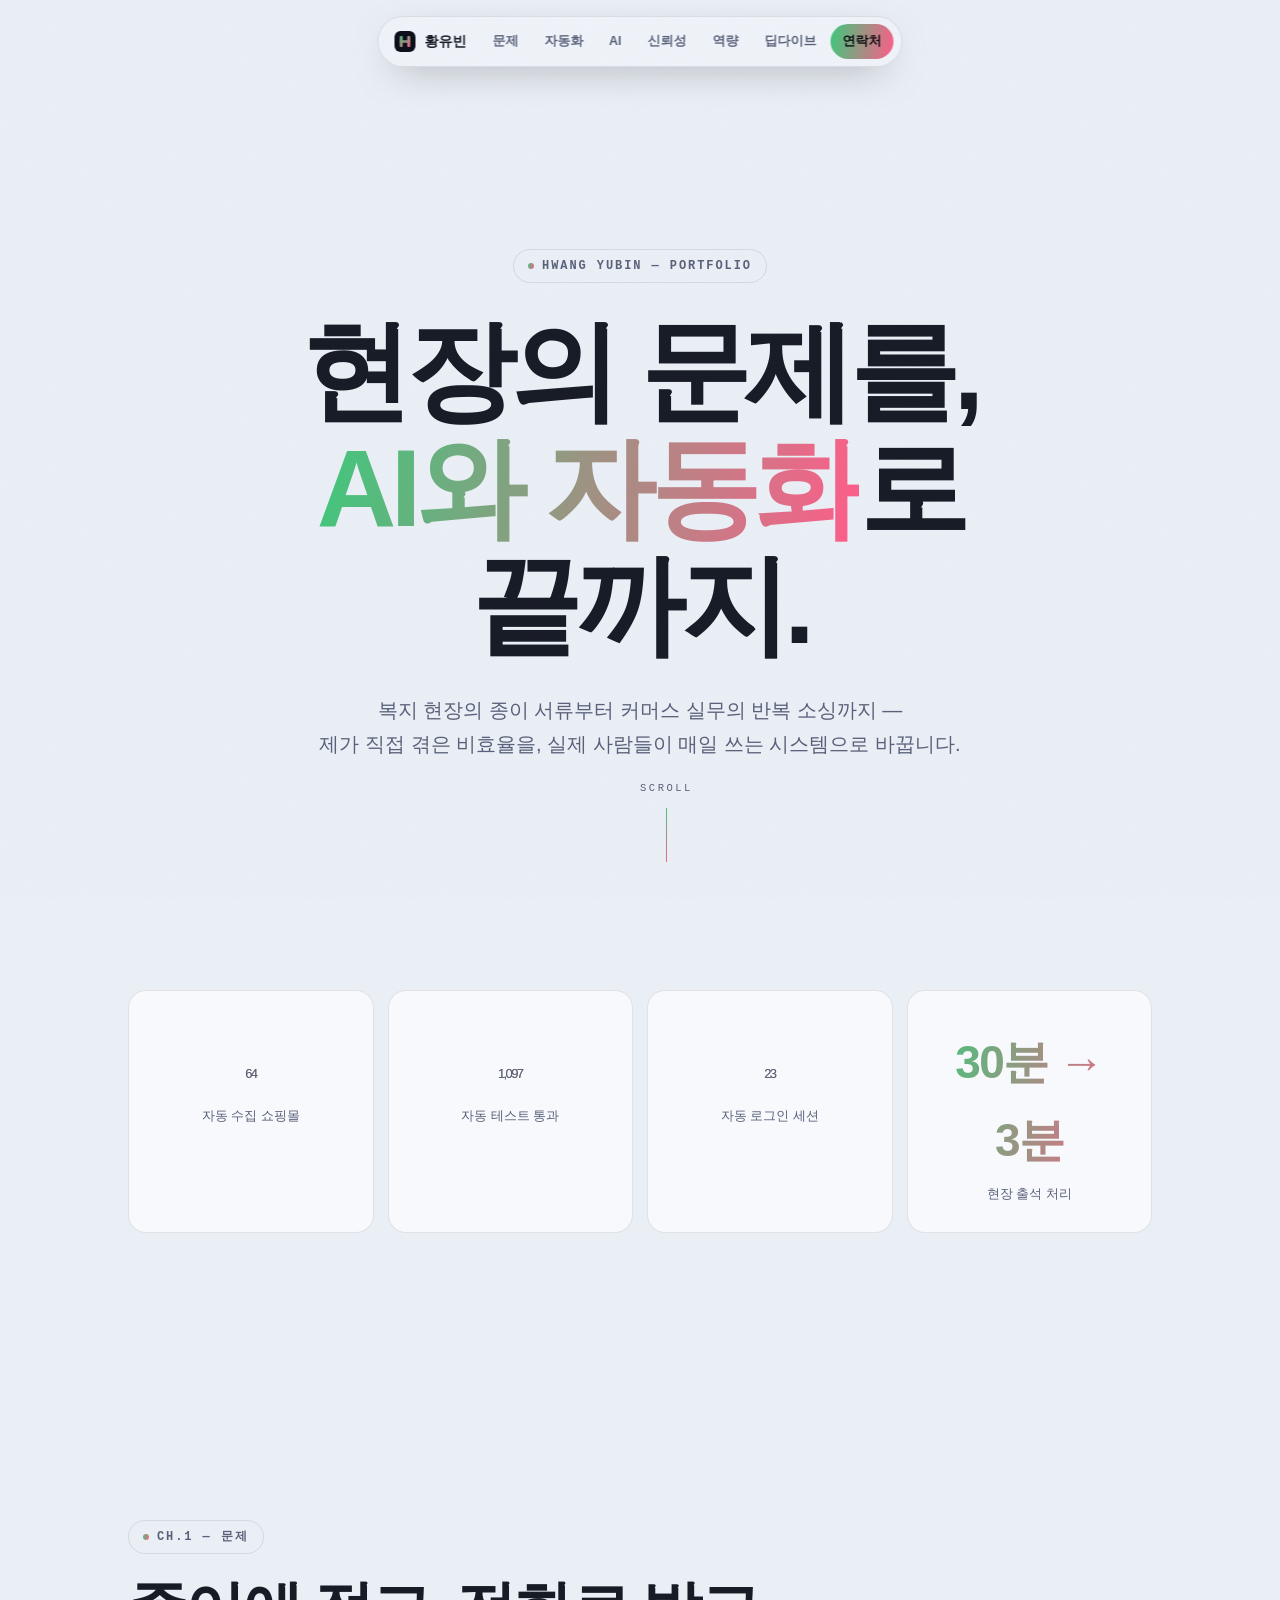
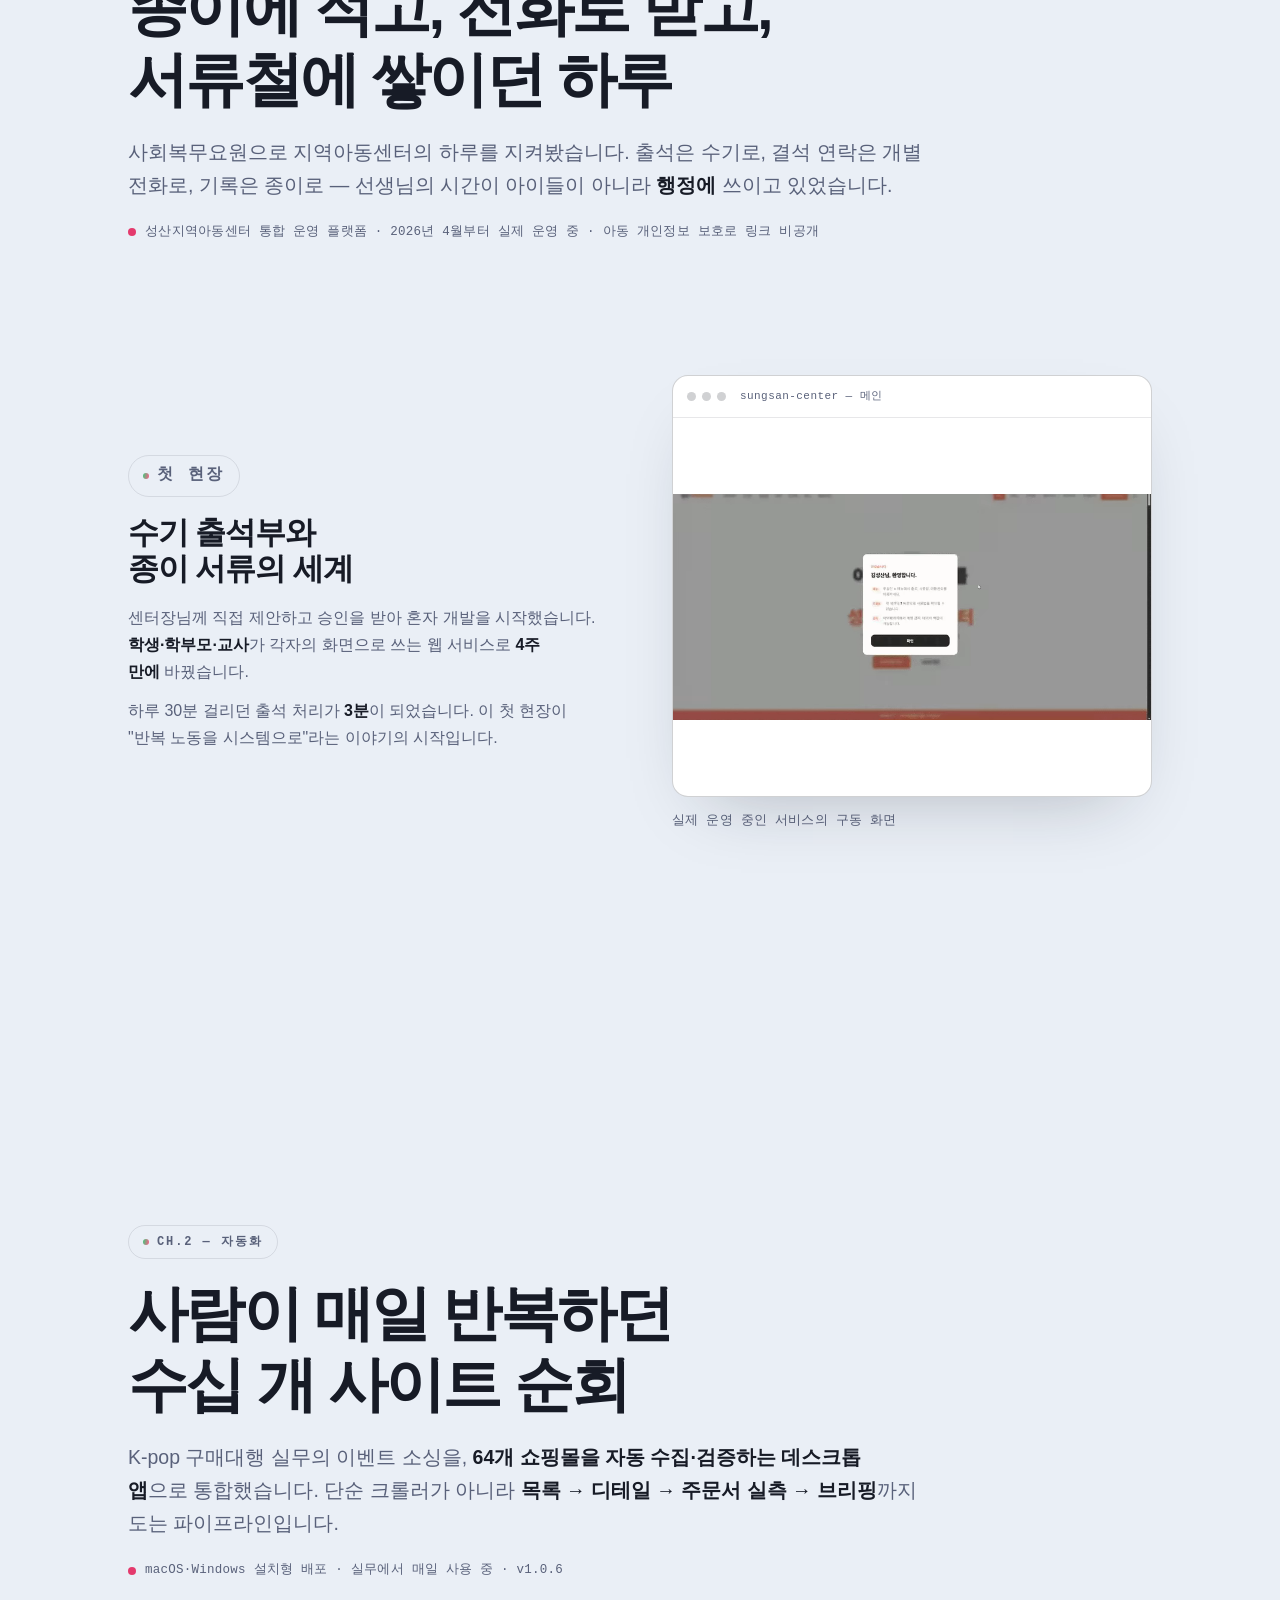
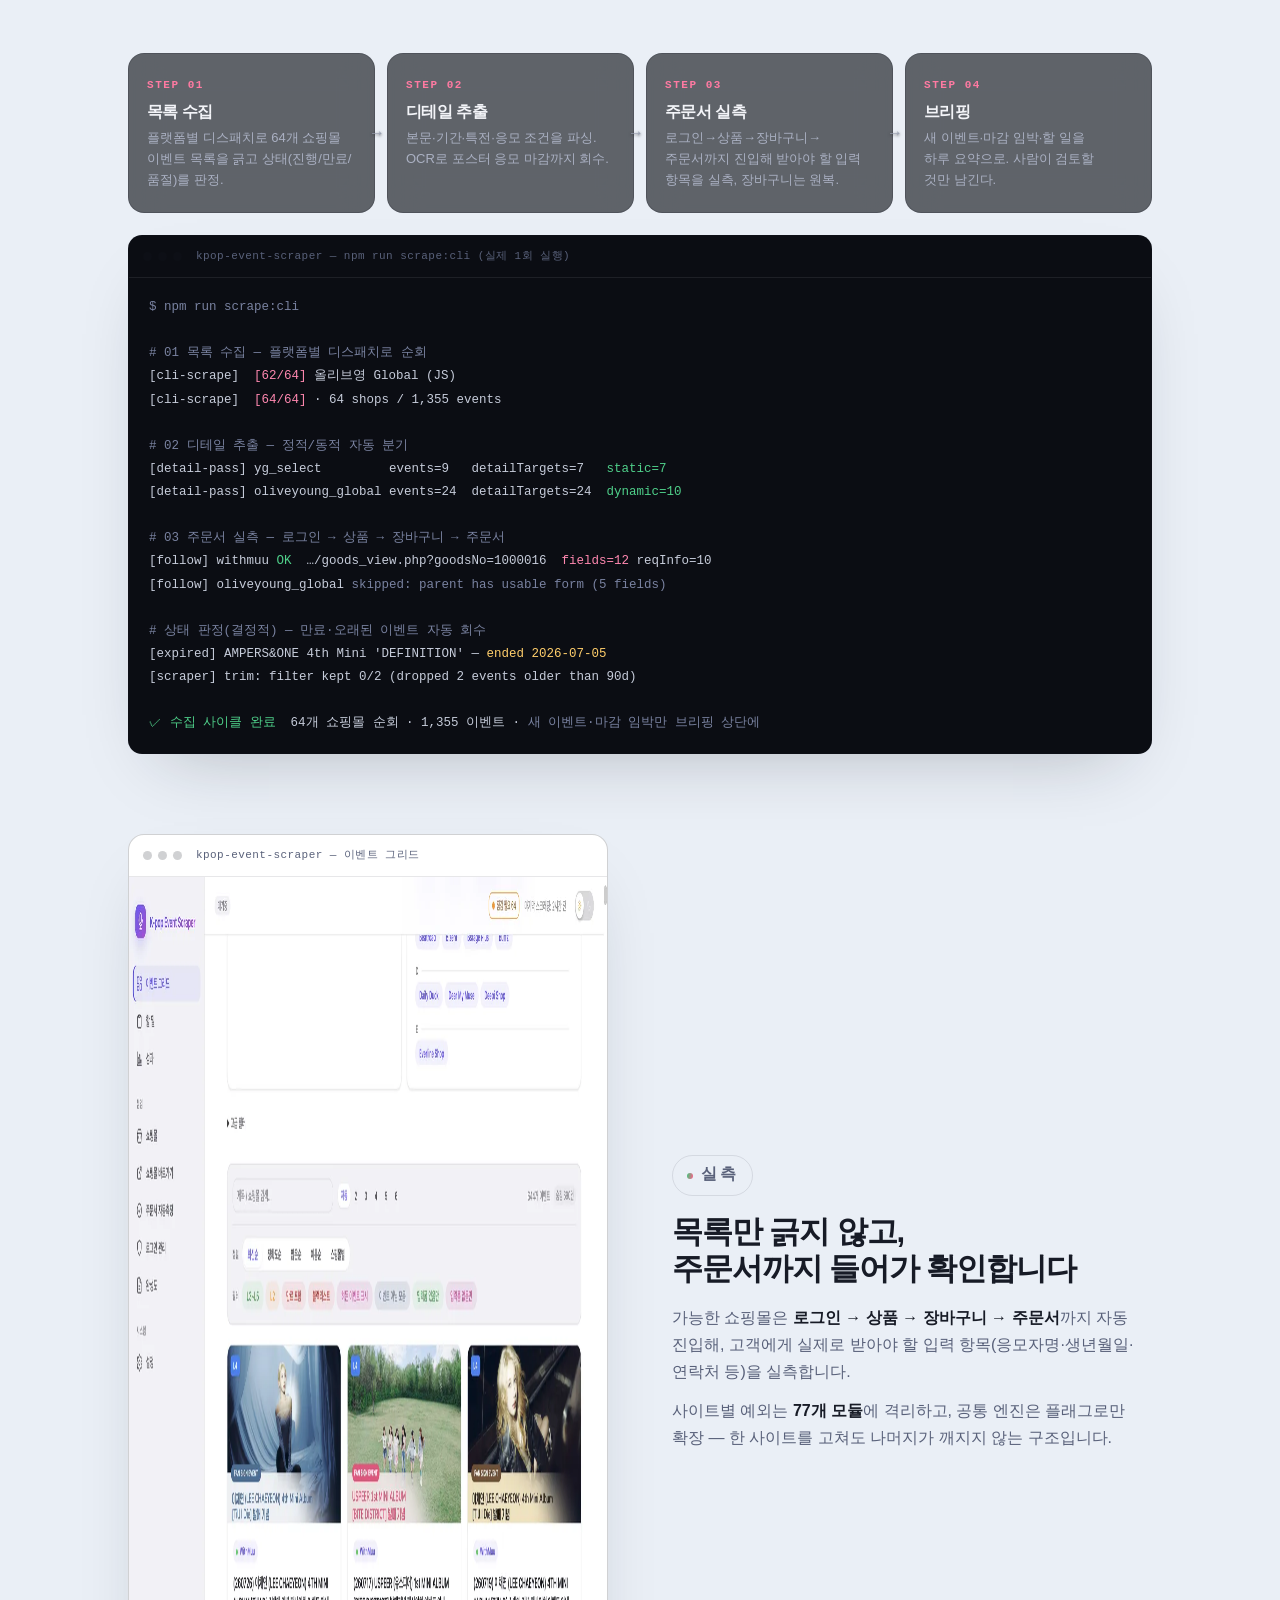
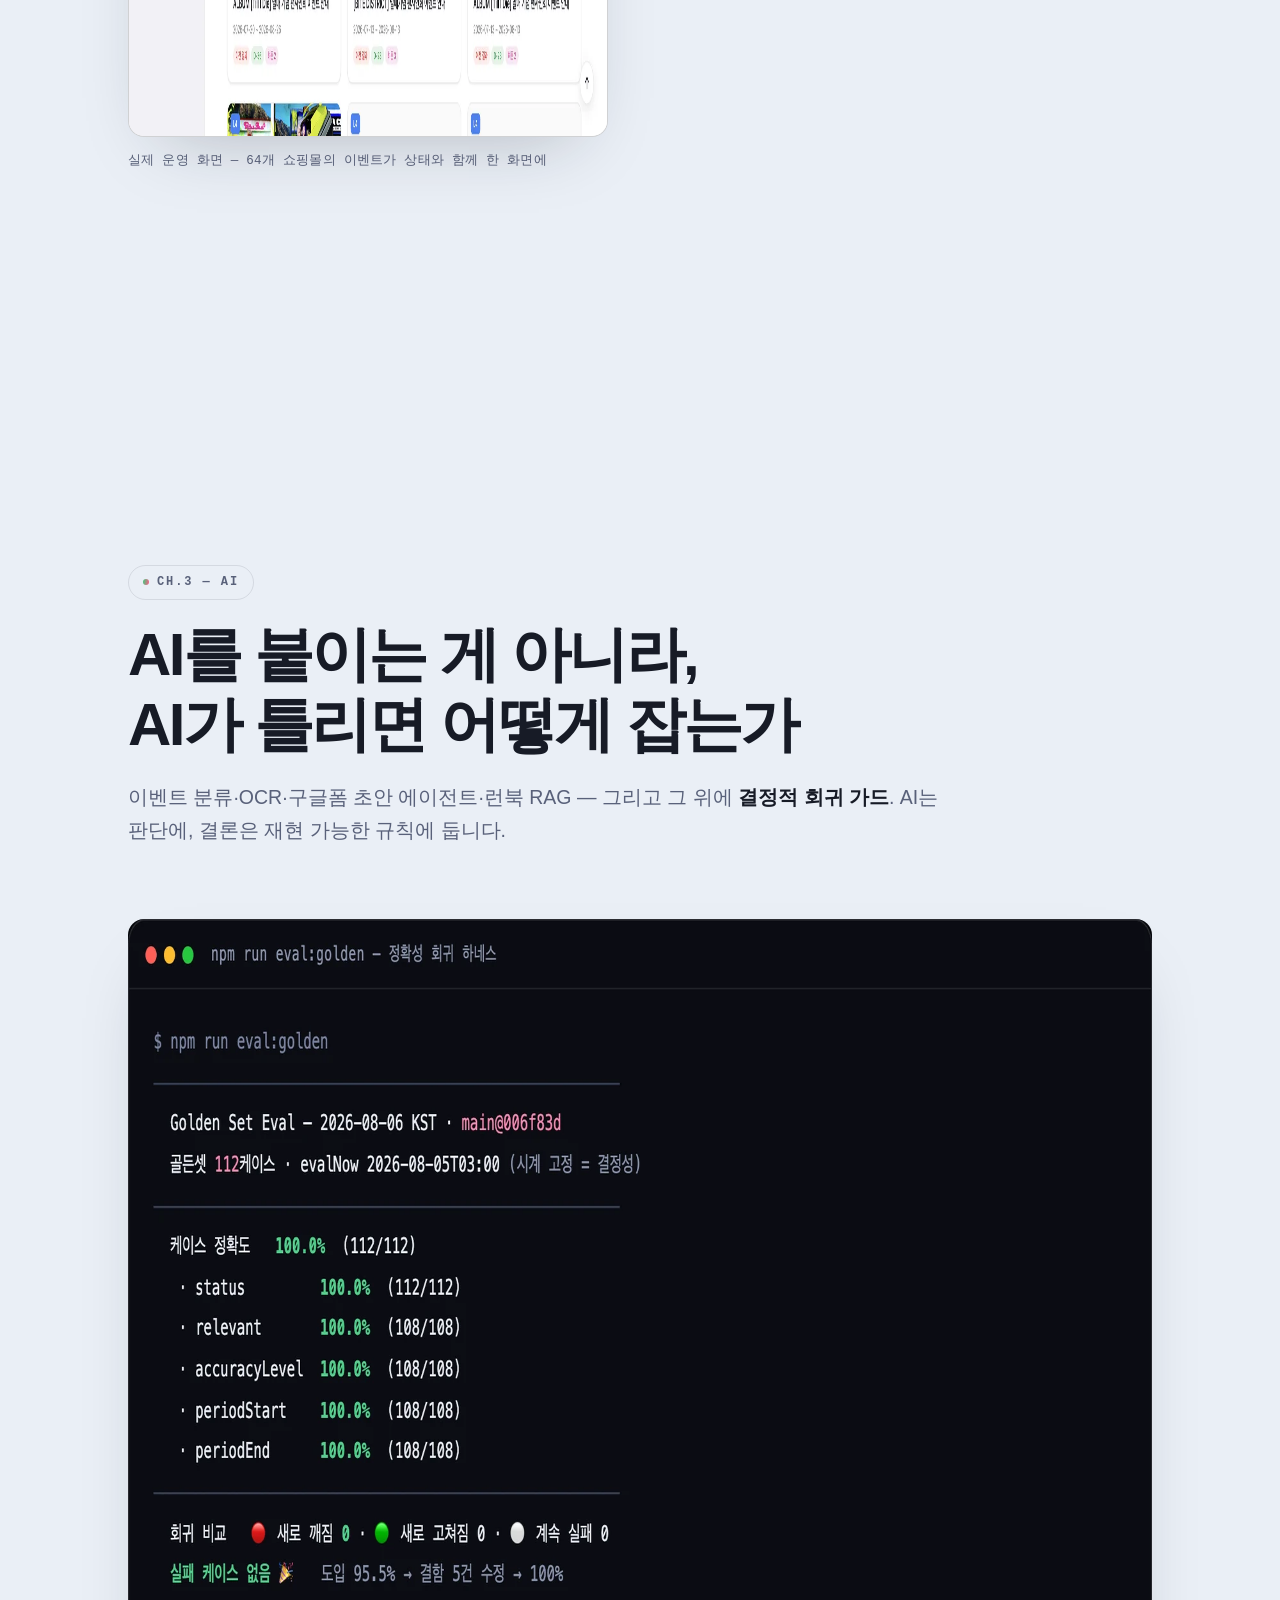
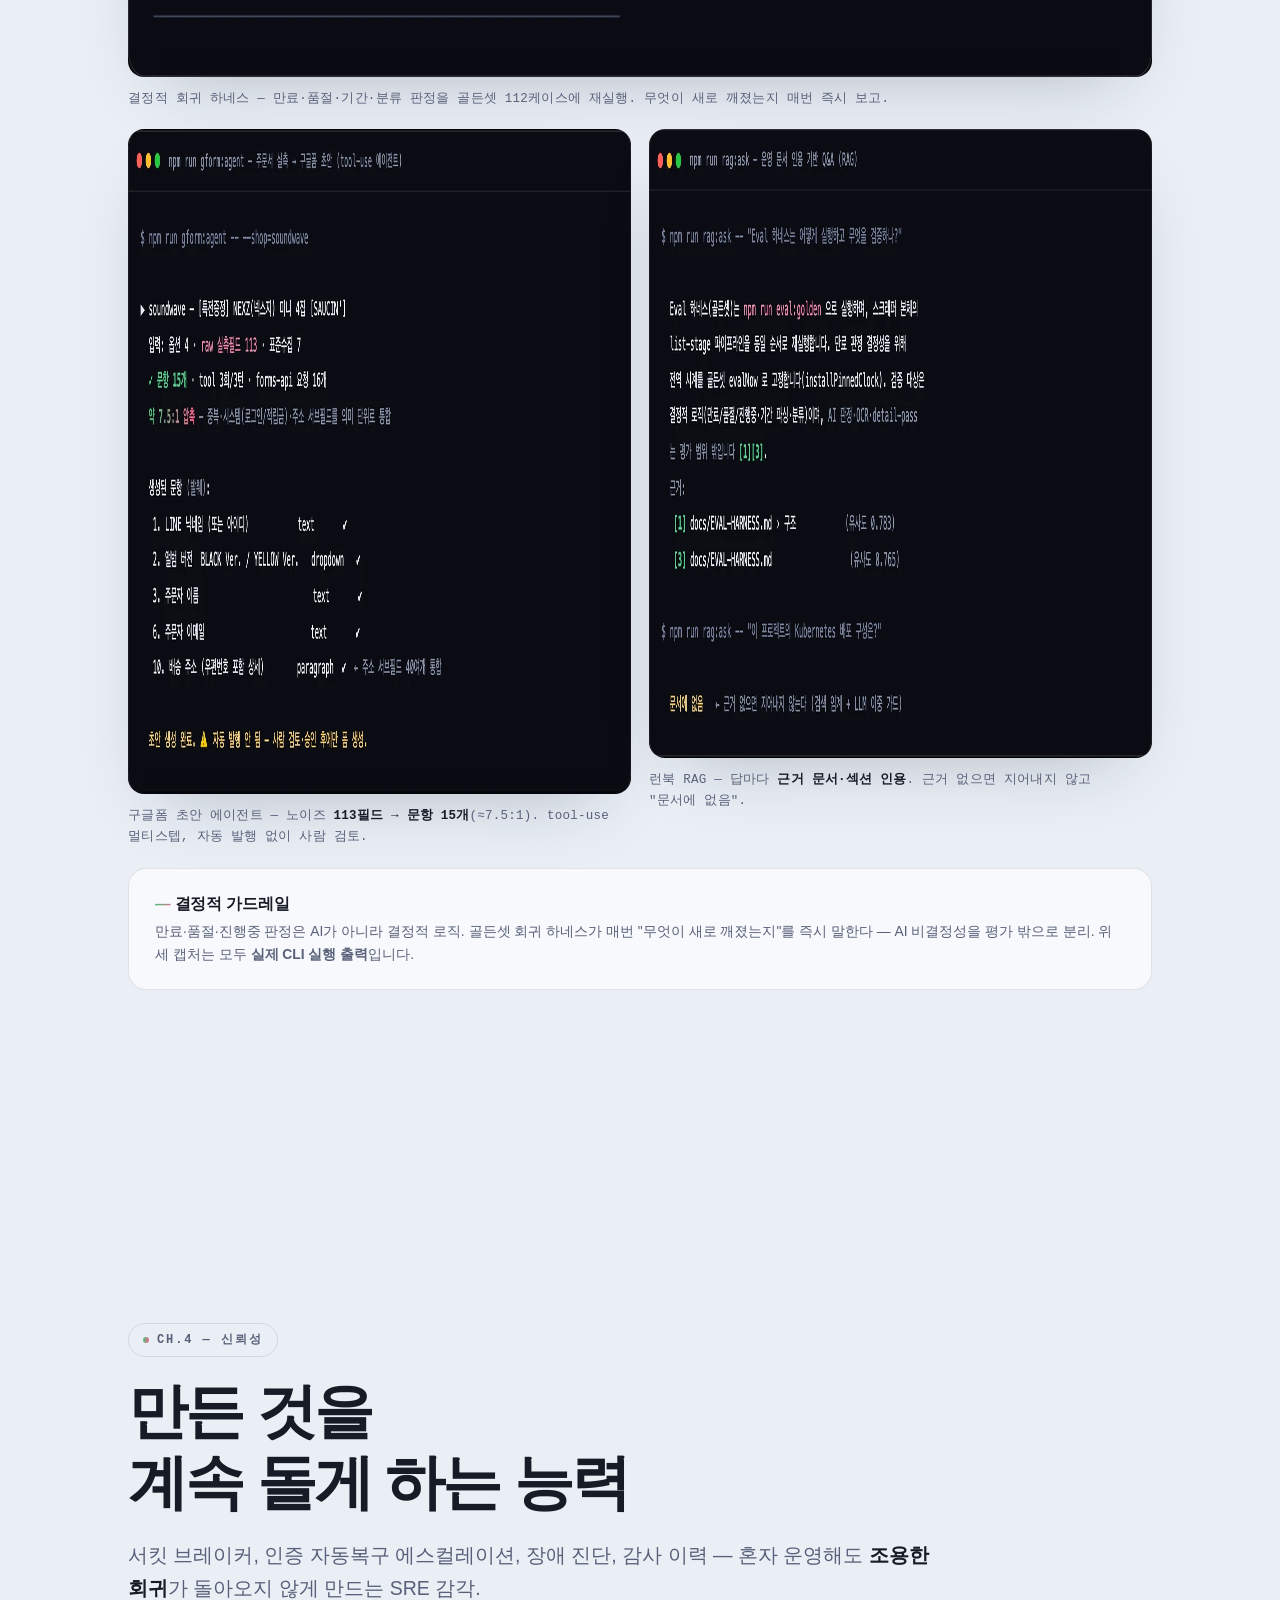
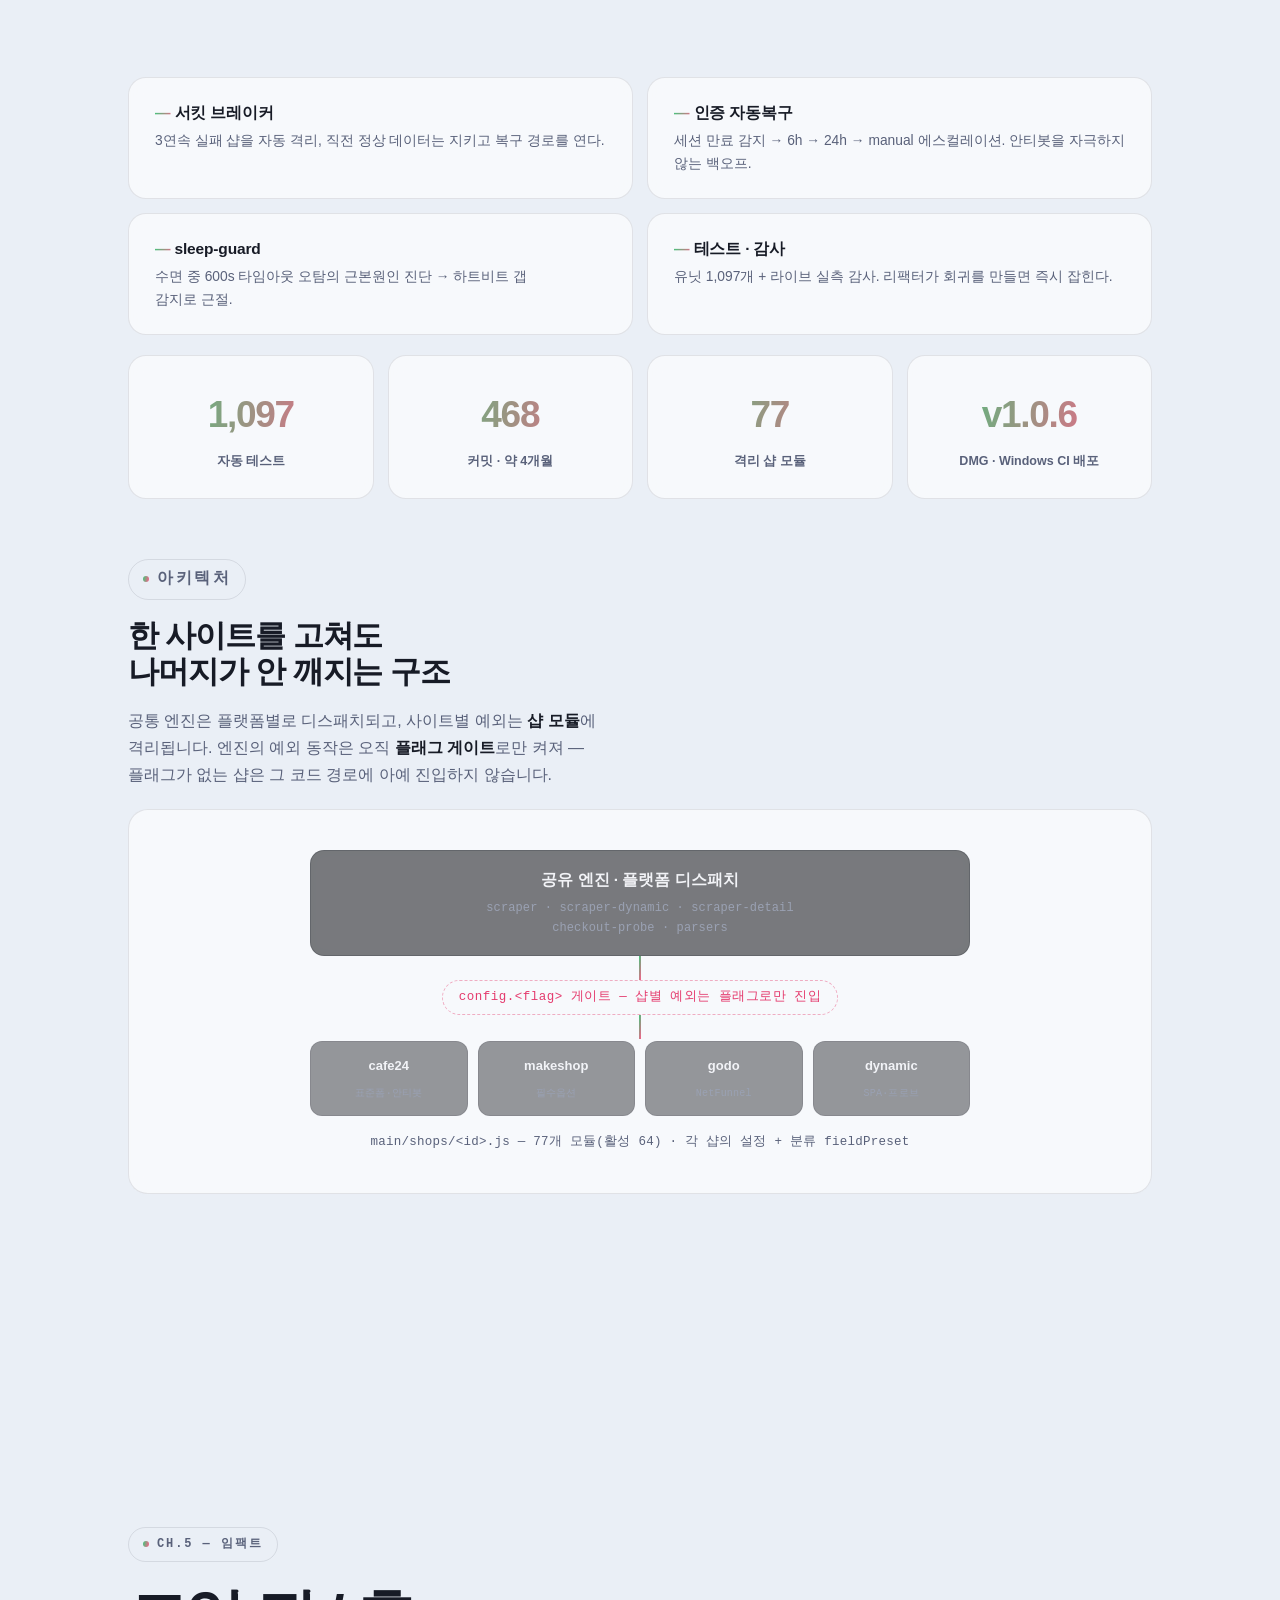
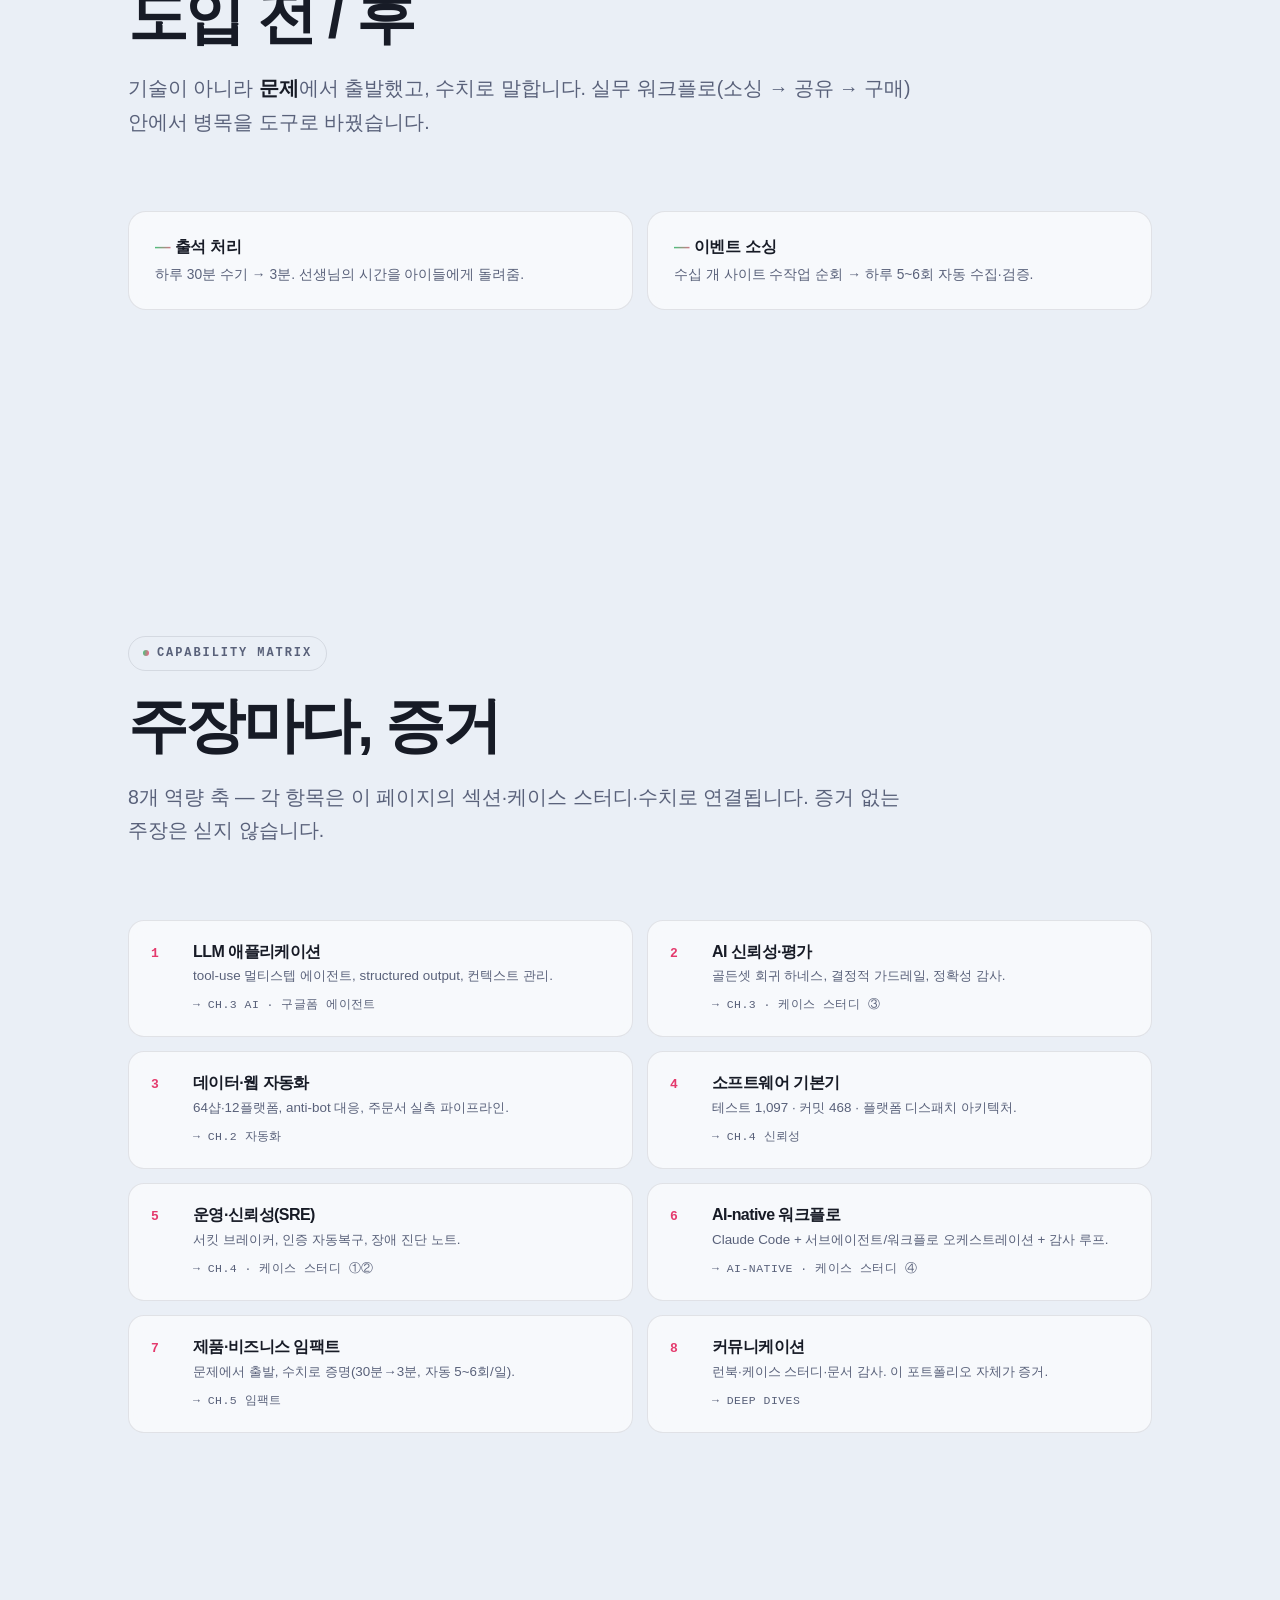
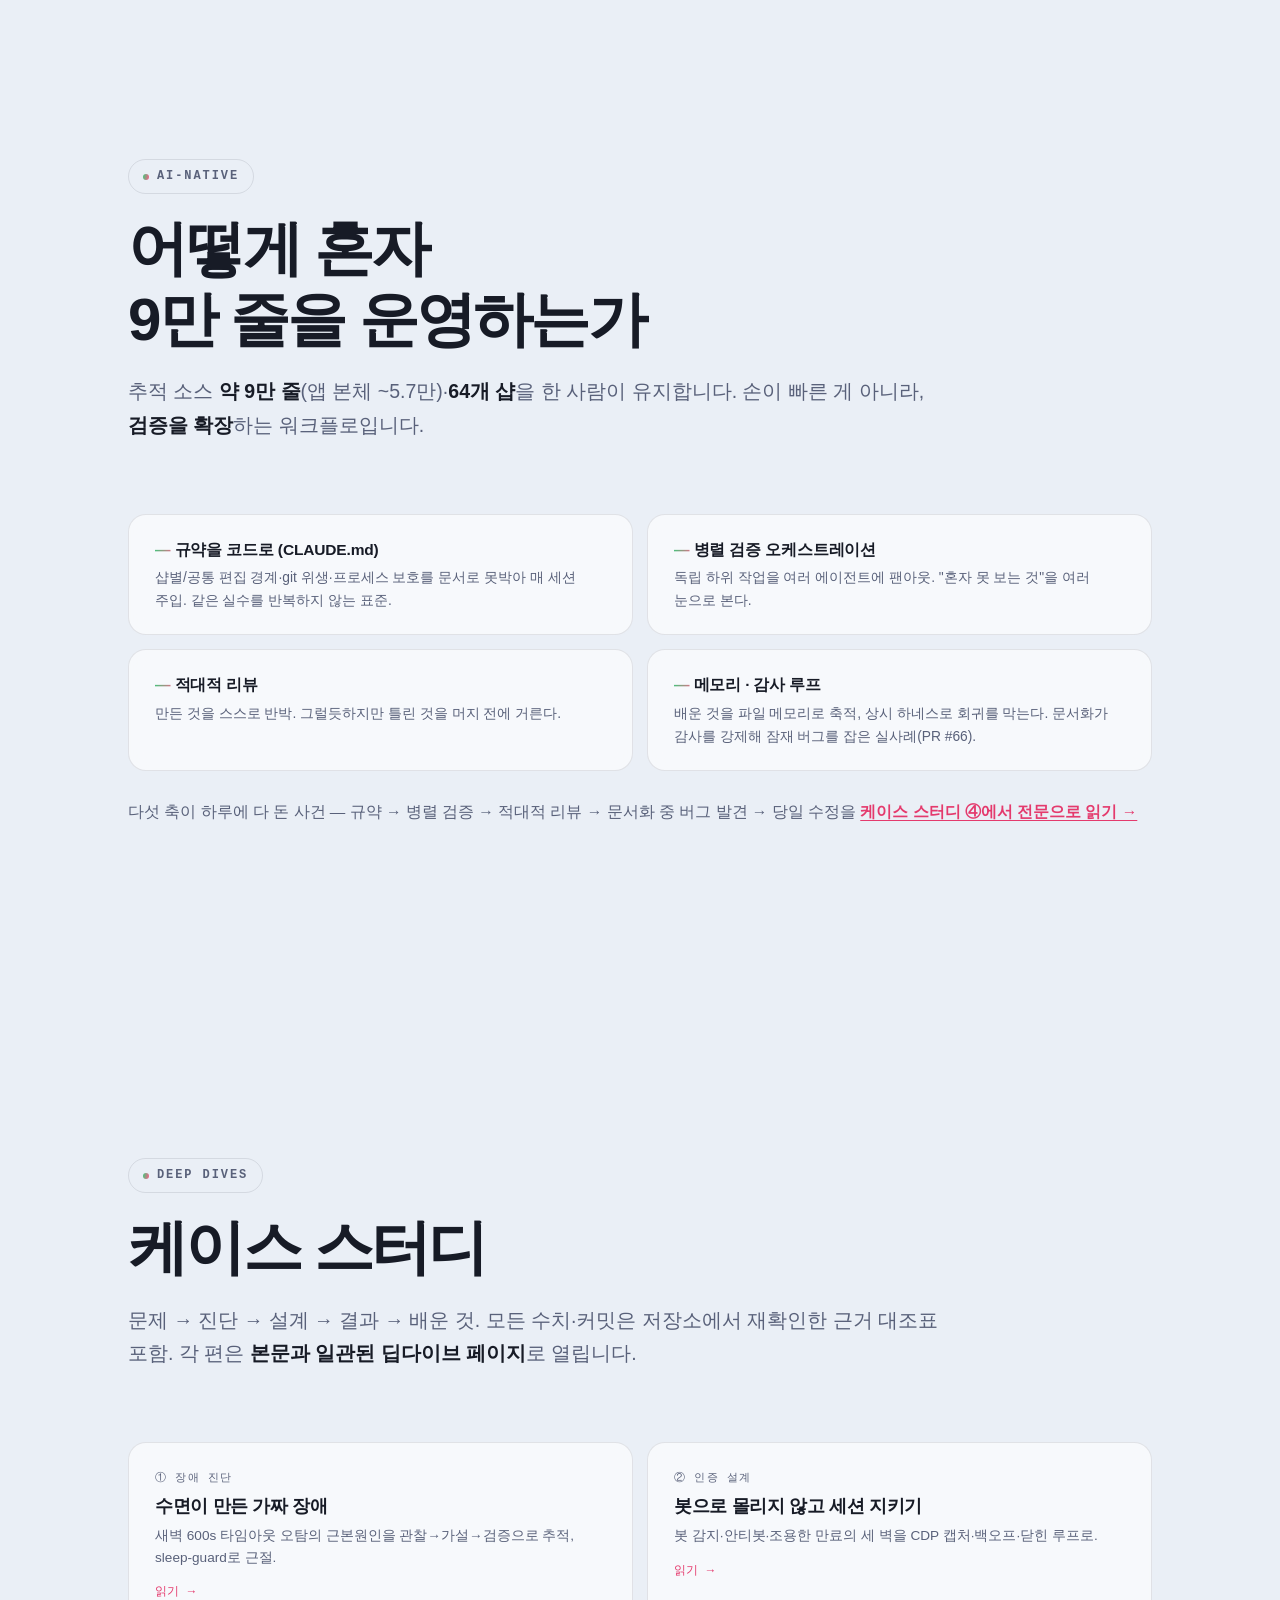
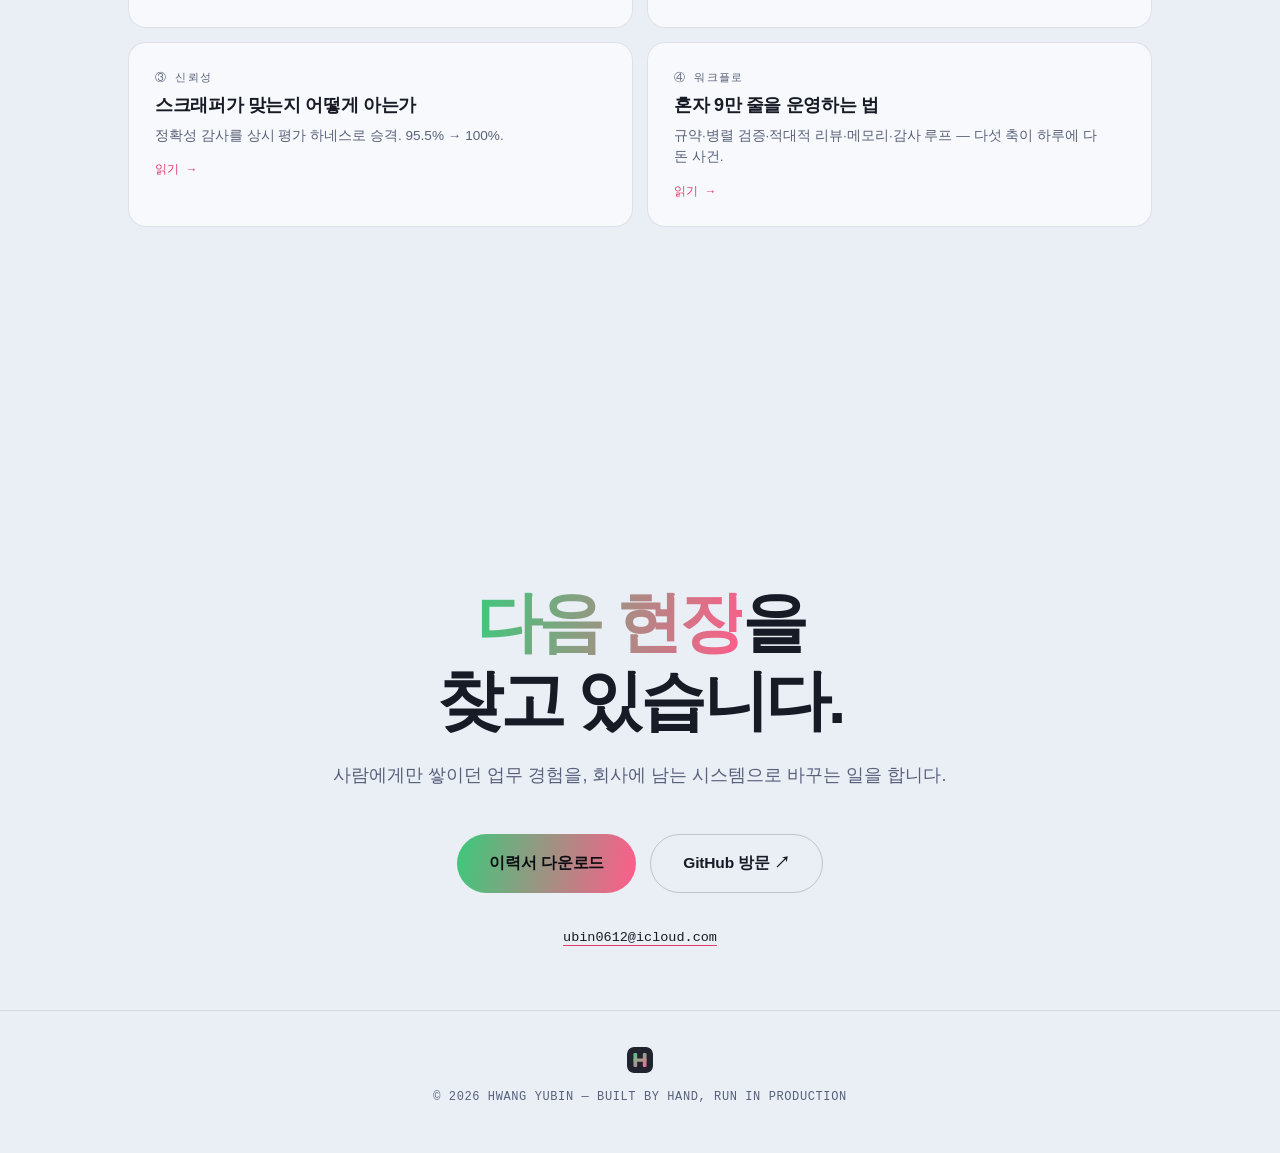
==== index.html @ 5a99830d "포트폴리오 사이트 최초 배포 정적 사이트(HTML/CSS/JS, 외부 CDN 미사용). 실사용 운영 서비스 2개·64개 쇼핑몰 자동 수집·자동 테스트 1,097개. 케이스 스터디(" ====
<!DOCTYPE html>
<html lang="ko">
<head>
<meta charset="UTF-8">
<meta name="viewport" content="width=device-width, initial-scale=1.0">
<title>황유빈 — 현장을 시스템으로</title>
<meta name="description" content="현장의 문제를 AI와 자동화로 끝까지 해결하는 개발자 황유빈의 포트폴리오">
<link rel="icon" type="image/svg+xml" href="assets/favicon.svg">
<link rel="icon" type="image/png" sizes="32x32" href="assets/favicon-32.png">
<link rel="apple-touch-icon" href="assets/apple-touch-icon.png">
<!-- 공유 미리보기(OG) — GitHub Pages 배포 주소가 달라지면 og:url·og:image 두 줄만 수정 -->
<meta property="og:type" content="website">
<meta property="og:title" content="황유빈 — 현장을, 시스템으로.">
<meta property="og:description" content="실사용 운영 서비스 2개 · 64개 쇼핑몰 자동화 · 테스트 1,097 — 현장의 문제를 AI와 자동화로 끝까지.">
<meta property="og:url" content="https://ubin2612.github.io/portfolio/">
<meta property="og:image" content="https://ubin2612.github.io/portfolio/assets/og.png">
<meta property="og:image:width" content="2400">
<meta property="og:image:height" content="1260">
<meta name="twitter:card" content="summary_large_image">
<!-- 폰트: 외부 CDN 미사용(오프라인 폴백). 시스템 한글 폰트 스택으로 폴백 -->
<style>
/* ============================================================
   두 세계 토큰 — 하루가 스크롤로 지나간다: 새벽(hero) → 낮(문제/성산)
   → 노을(전환) → 밤(자동화~끝). 텍스트/카드 토큰은 가독성을 위해
   dawn/day/night 3단 이산 전환, 하늘(.sky)은 --day(0→1) 연속 스크럽.
   브랜드 그라데이션: #3DC97B(낮 초록) → #FF5C8A(밤 핑크)
   ============================================================ */
@property --day{ syntax:'<number>'; inherits:true; initial-value:0; }

:root{
  --day:0;                 /* 0 = 새벽/낮, 1 = 밤. 스크롤 스크럽으로 구동 */
  --bg:#08090C; --card:#0E1016; --glass:rgba(255,255,255,.045);
  --ink:#F2F3F7; --muted:#9AA1B3;
  --line:rgba(255,255,255,.09); --line-strong:rgba(255,255,255,.16);
  --accent:#FF5C8A; --accent-ink:#0B0D12;
  --accent-soft:rgba(255,92,138,.10); --accent-glow:rgba(255,92,138,.45);
  --nav-bg:rgba(8,9,12,.55);
  --shadow:0 30px 80px -30px rgba(0,0,0,.7);
  --g1:#3DC97B; --g2:#FF5C8A;
  --grad:linear-gradient(100deg,var(--g1),var(--g2));
  --font-sans:"Pretendard Variable",Pretendard,-apple-system,BlinkMacSystemFont,"Apple SD Gothic Neo","Segoe UI","Malgun Gothic",sans-serif;
  --font-mono:ui-monospace,"SF Mono",Menlo,Consolas,monospace;
}
/* 새벽 — 차가운 안개빛 (hero / numbers) */
body.dawn{
  background-color:#eaeff6;
  --card:#FFFFFF; --glass:rgba(255,255,255,.62);
  --ink:#171B26; --muted:#59617A;
  --line:rgba(23,27,38,.10); --line-strong:rgba(23,27,38,.20);
  --accent:#E43A6D; --accent-ink:#FFFFFF;
  --accent-soft:rgba(228,58,109,.08); --accent-glow:rgba(228,58,109,.40);
  --nav-bg:rgba(242,244,249,.66);
  --shadow:0 30px 70px -34px rgba(23,27,38,.28);
  --g1:#1F8A4E; --g2:#E43A6D;
}
/* 낮 — 따뜻한 종이빛 (문제 / 성산 현장) */
body.day{
  background-color:#f3efe6;
  --card:#FFFFFF; --glass:rgba(255,255,255,.66);
  --ink:#1E231D; --muted:#5C635A;
  --line:rgba(31,36,30,.12); --line-strong:rgba(31,36,30,.22);
  --accent:#2E7D4F; --accent-ink:#FFFFFF;
  --accent-soft:rgba(46,125,79,.10); --accent-glow:rgba(46,158,91,.45);
  --nav-bg:rgba(250,248,243,.66);
  --shadow:0 30px 70px -32px rgba(31,36,30,.25);
  --g1:#1F8A4E; --g2:#E43A6D;
}
/* 밤 — 딥블랙 (자동화~끝). :root 기본값 사용 */

*{margin:0;padding:0;box-sizing:border-box}
html{scroll-behavior:smooth;background:#05060A}
body{
  font-family:var(--font-sans);
  /* 실제 배경은 .sky(z-index:-3)가 덮지만, 이 색이 대비 계산·forced-colors 폴백의 backdrop.
     세계별로 하늘 톤과 맞춰 텍스트 대비를 보장(밤=딥다크, 새벽/낮=밝음). */
  background:#0a0b0f;color:var(--ink);line-height:1.7;
  transition:color .8s ease,background-color .8s ease;
  overflow-x:hidden;-webkit-font-smoothing:antialiased;
  word-break:keep-all;overflow-wrap:break-word;
}
p{text-wrap:pretty}
::selection{background:var(--accent);color:var(--accent-ink)}
img{max-width:100%;display:block}
a{color:inherit}

/* ============================================================
   시그니처 장면 — 스크롤로 스크럽되는 하늘 (핀 고정 = fixed 배경)
   day/dusk/night 3개 레이어 opacity 를 --day 로 크로스페이드,
   해·달은 --day 로 호(arc)를 그리며 지나간다.
   ============================================================ */
.sky{position:fixed;inset:0;z-index:-3;overflow:hidden;pointer-events:none;contain:strict}
.sky-layer{position:absolute;inset:0}
.sky-day{  /* 낮 하늘: 위 하늘색 → 아래 종이빛 지평선. day<~0.55 까지 밝게 유지 */
  background:linear-gradient(180deg,#bcd6f2 0%,#dbe8f3 42%,#F7F1E6 100%);
  opacity:clamp(0, calc((0.72 - var(--day)) * 3.2), 1);
}
.sky-dusk{ /* 노을: 삼각 밴드, ~0.72 에서 최대 (밝은 낮이 끝난 뒤 물듦) */
  background:linear-gradient(180deg,#241a3a 0%,#6f3568 28%,#E4638A 60%,#F5A65E 100%);
  opacity:min( clamp(0, calc((var(--day) - 0.44) * 3.6), 1), clamp(0, calc((1 - var(--day)) * 3.4), 1) );
}
.sky-night{ /* 밤: 딥블랙 + 바닥 미묘한 자보라. 후반부에 차오름 */
  background:radial-gradient(120% 80% at 50% 0%,#0c1020 0%,#07080e 55%,#0a0710 100%);
  opacity:clamp(0, calc((var(--day) - 0.52) * 2.3), 1);
}
.stars{position:absolute;inset:0;opacity:clamp(0, calc((var(--day) - 0.58) * 2.6), 1);
  background-image:
    radial-gradient(1.6px 1.6px at 14% 22%,#fff,transparent),
    radial-gradient(1.4px 1.4px at 28% 12%,#e7ecff,transparent),
    radial-gradient(1.2px 1.2px at 44% 26%,#fff,transparent),
    radial-gradient(1.5px 1.5px at 63% 15%,#fff,transparent),
    radial-gradient(1.1px 1.1px at 76% 28%,#dfe6ff,transparent),
    radial-gradient(1.6px 1.6px at 88% 18%,#fff,transparent),
    radial-gradient(1.2px 1.2px at 34% 40%,#fff,transparent),
    radial-gradient(1.3px 1.3px at 70% 42%,#eef2ff,transparent);
  background-repeat:no-repeat;
}
/* 해·달 — 같은 호를 그리며 지난다. --arc: 0..1..0 (정오에 최고) */
.celestial{
  --arc:calc(4 * var(--day) * (1 - var(--day)));
  position:absolute;left:50%;top:16vh;width:132px;height:132px;margin-left:-66px;
  transform:translate(calc(var(--day) * 78vw - 39vw), calc((1 - var(--arc)) * 30vh));
  will-change:transform;
}
.sun,.moon{position:absolute;inset:0;border-radius:50%}
.sun{opacity:clamp(0, calc((0.6 - var(--day)) * 5), 1);
  background:radial-gradient(circle,#FFF4CE 8%,#FFC94B 46%,rgba(255,190,70,0) 70%);
  box-shadow:0 0 90px 30px rgba(255,201,75,.45);}
.moon{opacity:clamp(0, calc((var(--day) - 0.56) * 5), 1);
  background:radial-gradient(circle at 38% 36%,#F6F8FF 0%,#D3DAEE 62%,rgba(200,210,230,0) 74%);
  box-shadow:0 0 60px 12px rgba(210,220,245,.30);}

/* 그레인 질감 */
.grain{position:fixed;inset:0;z-index:2000;pointer-events:none;opacity:.045;
  background-image:url("data:image/svg+xml,%3Csvg xmlns='http://www.w3.org/2000/svg' width='180' height='180'%3E%3Cfilter id='n'%3E%3CfeTurbulence type='fractalNoise' baseFrequency='0.9' numOctaves='2'/%3E%3C/filter%3E%3Crect width='100%25' height='100%25' filter='url(%23n)' opacity='0.5'/%3E%3C/svg%3E");}

/* ============ 진행선 + 플로팅 네비 ============ */
.progress{position:fixed;top:0;left:0;height:2.5px;width:0;z-index:120;background:var(--grad)}
.nav{
  position:fixed;top:16px;left:50%;transform:translateX(-50%);z-index:110;
  display:flex;align-items:center;gap:8px;
  padding:7px 8px 7px 16px;border-radius:999px;white-space:nowrap;
  background:var(--nav-bg);border:1px solid var(--line);
  -webkit-backdrop-filter:blur(20px) saturate(1.5);backdrop-filter:blur(20px) saturate(1.5);
  box-shadow:0 12px 40px -18px rgba(0,0,0,.5);
  transition:background-color .8s ease,border-color .8s ease;
}
.nav-name{display:flex;align-items:center;gap:9px;font-weight:800;font-size:14px;
  letter-spacing:-.01em;text-decoration:none;margin-right:6px}
.nav-name img{width:21px;height:21px;border-radius:6px}
.nav-links{display:flex;gap:2px;list-style:none}
.nav-links a{display:block;padding:7px 12px;border-radius:999px;font-size:12.5px;font-weight:600;
  color:var(--muted);text-decoration:none;transition:color .22s,background-color .22s}
.nav-links a:hover{color:var(--ink)}
.nav-links a.active{background:var(--grad);color:#0B0D12}
@media (max-width:820px){
  .nav{top:10px;padding:6px 7px 6px 12px;max-width:94vw;overflow-x:auto;-ms-overflow-style:none;scrollbar-width:none}
  .nav::-webkit-scrollbar{display:none}
  .nav-name span{display:none}
  .nav-links a{padding:6px 9px;font-size:11.5px}
}

/* ============ 공통 ============ */
.wrap{max-width:1120px;margin:0 auto;padding:0 clamp(20px,4vw,48px)}
section{scroll-margin-top:84px;position:relative}
h1,h2,h3{letter-spacing:-.035em;text-wrap:balance;line-height:1.18}
.grad-text{background:var(--grad);-webkit-background-clip:text;background-clip:text;color:transparent}
.eyebrow{display:inline-flex;align-items:center;gap:8px;font-family:var(--font-mono);
  font-size:12px;font-weight:600;letter-spacing:.16em;color:var(--muted);
  border:1px solid var(--line);border-radius:999px;padding:6px 14px;
  transition:border-color .8s ease,color .8s ease}
.eyebrow::before{content:"";width:6px;height:6px;border-radius:50%;background:var(--grad)}
.reveal{opacity:0;transform:translateY(28px);
  transition:opacity .8s cubic-bezier(.2,.6,.2,1),transform .8s cubic-bezier(.2,.6,.2,1)}
.reveal.on{opacity:1;transform:none}
.reveal[data-delay="1"]{transition-delay:.12s}
.reveal[data-delay="2"]{transition-delay:.24s}
.reveal[data-delay="3"]{transition-delay:.36s}

/* ============ 0. HERO — 새벽 ============ */
.hero{min-height:100svh;position:relative;overflow:clip;
  display:flex;flex-direction:column;align-items:center;justify-content:center;
  text-align:center;padding:110px 20px 0}
.hero .eyebrow{margin-bottom:30px}
.hero h1{font-size:clamp(44px,8.6vw,116px);font-weight:800;letter-spacing:-.05em;line-height:1.06}
.hero p.lede{margin-top:30px;font-size:clamp(16px,2vw,20px);color:var(--muted);max-width:36em;font-weight:450}
@keyframes rise{from{opacity:0;transform:translateY(26px)}to{opacity:1;transform:none}}
.hero .eyebrow{animation:rise .8s .05s both}
.hero h1{animation:rise .9s .18s both}
.hero p.lede{animation:rise .9s .34s both}
.hero-cue{position:absolute;bottom:38px;left:50%;transform:translateX(-50%);
  display:flex;flex-direction:column;align-items:center;gap:10px;color:var(--muted);
  font-family:var(--font-mono);font-size:10.5px;letter-spacing:.24em;animation:rise .9s .6s both}
.cue-line{width:1.5px;height:54px;background:var(--line);position:relative;overflow:hidden}
.cue-line::after{content:"";position:absolute;inset:0;background:var(--grad);
  animation:cue 2.1s cubic-bezier(.6,0,.3,1) infinite}
@keyframes cue{0%{transform:translateY(-100%)}55%{transform:translateY(0)}100%{transform:translateY(100%)}}

/* ============ 1. NUMBERS ============ */
.numbers{padding:clamp(40px,7vw,90px) 0 clamp(70px,10vw,120px)}
.num-grid{display:grid;grid-template-columns:repeat(4,1fr);gap:14px}
.num-grid > div{background:var(--glass);border:1px solid var(--line);border-radius:18px;
  padding:32px 16px 26px;text-align:center;
  -webkit-backdrop-filter:blur(10px);backdrop-filter:blur(10px);
  transition:background-color .8s ease,border-color .8s ease}
.num-grid strong{display:block;font-size:clamp(28px,4.4vw,46px);font-weight:800;
  letter-spacing:-.035em;font-variant-numeric:tabular-nums;
  background:var(--grad);-webkit-background-clip:text;background-clip:text;color:transparent}
.num-grid span{font-size:13px;color:var(--muted);font-weight:500}
@media (max-width:680px){.num-grid{grid-template-columns:repeat(2,1fr);gap:10px}}

/* ============ 챕터 공통 ============ */
.chapter{padding:clamp(90px,13vw,170px) 0}
.chapter-head{max-width:820px;margin-bottom:clamp(40px,6vw,72px)}
.chapter-head .eyebrow{margin-bottom:20px}
.chapter-head h2{font-size:clamp(32px,5.4vw,60px);font-weight:800;letter-spacing:-.045em}
.chapter-head .oneliner{margin-top:20px;font-size:clamp(16px,2vw,19.5px);color:var(--muted);font-weight:450}
.chapter-head .oneliner b{color:var(--ink);font-weight:700}
.live-line{margin-top:20px;display:flex;align-items:flex-start;gap:9px;
  font-family:var(--font-mono);font-size:12.5px;color:var(--muted);letter-spacing:.02em}
.live-line i{width:8px;height:8px;border-radius:50%;background:var(--accent);flex:none;margin-top:6.5px;
  animation:live 2.2s ease-out infinite;transition:background-color .8s ease}
@keyframes live{0%{box-shadow:0 0 0 0 var(--accent-glow)}70%{box-shadow:0 0 0 9px transparent}100%{box-shadow:0 0 0 0 transparent}}

.block{display:grid;grid-template-columns:1fr 1fr;gap:clamp(32px,5vw,72px);align-items:center;padding:clamp(30px,5vw,60px) 0}
.block.flip .block-media{order:-1}
.block-text .eyebrow{margin-bottom:18px}
.block-text h3{font-size:clamp(22px,3vw,31px);font-weight:750;margin-bottom:16px}
.block-text p{color:var(--muted);font-size:16px;max-width:31em}
.block-text p + p{margin-top:12px}
.block-text p b{color:var(--ink);font-weight:700}
@media (max-width:820px){.block{grid-template-columns:1fr;gap:28px}.block.flip .block-media{order:0}}

.glow{position:relative}
.glow::before{content:"";position:absolute;inset:6% 2% 2% 2%;z-index:-1;border-radius:28px;
  background:linear-gradient(120deg,rgba(61,201,123,.4),rgba(255,92,138,.4));filter:blur(42px);opacity:.5;transition:opacity .8s ease}
body.day .glow::before,body.dawn .glow::before{opacity:.3}
.frame{background:var(--card);border:1px solid var(--line-strong);border-radius:16px;overflow:hidden;box-shadow:var(--shadow);
  transition:background-color .8s ease,border-color .8s ease,transform .5s cubic-bezier(.2,.6,.2,1)}
.glow:hover .frame{transform:translateY(-4px)}
.frame-bar{display:flex;align-items:center;gap:6px;padding:11px 14px;border-bottom:1px solid var(--line)}
.frame-bar i{width:9px;height:9px;border-radius:50%;background:var(--line-strong)}
.frame-bar em{margin-left:8px;font-style:normal;font-family:var(--font-mono);font-size:11px;color:var(--muted);letter-spacing:.04em}
.frame img,.frame video{width:100%;display:block}
.media-cap{margin-top:14px;font-size:12.5px;color:var(--muted);font-family:var(--font-mono);letter-spacing:.02em}

/* 벤토 카드 그리드 (기술 포인트 / 파이프라인 등) */
.bento{display:grid;grid-template-columns:repeat(12,1fr);gap:14px;margin-top:34px}
.bento-card{grid-column:span 6;background:var(--glass);border:1px solid var(--line);border-radius:18px;
  padding:26px 26px 22px;position:relative;overflow:hidden;
  -webkit-backdrop-filter:blur(10px);backdrop-filter:blur(10px);
  transition:background-color .8s ease,border-color .35s ease,transform .35s cubic-bezier(.2,.6,.2,1)}
.bento-card:hover{transform:translateY(-3px);border-color:var(--line-strong)}
.bento-card::after{content:"";position:absolute;inset:0 0 auto 0;height:1.5px;background:var(--grad);opacity:0;transition:opacity .35s ease}
.bento-card:hover::after{opacity:1}
.bento-card h3{font-size:15.5px;font-weight:700;margin-bottom:8px;letter-spacing:-.01em}
.bento-card h3::before{content:"— ";background:var(--grad);-webkit-background-clip:text;background-clip:text;color:transparent}
.bento-card p{font-size:13.8px;color:var(--muted);line-height:1.65}
.bento-card.wide{grid-column:span 12}
@media (max-width:680px){.bento-card,.bento-card.wide{grid-column:span 12}}

/* 파이프라인 스텝 (CH.2) */
.pipe{display:grid;grid-template-columns:repeat(4,1fr);gap:12px;margin-top:34px}
/* 고정 다크 서피스 — CH.2 는 노을 하늘 위라, 반투명이면 오른쪽 카드 대비가 씻긴다.
   4장을 동일한 대비로 통일(배경·글자색을 세계 토큰과 무관하게 고정). */
.pipe-step{background:rgba(11,13,19,.62);border:1px solid var(--line-strong);border-radius:16px;padding:22px 18px;
  -webkit-backdrop-filter:blur(16px) saturate(1.2);backdrop-filter:blur(16px) saturate(1.2);position:relative;
  transition:border-color .8s ease}
.pipe-step .n{font-family:var(--font-mono);font-size:11px;letter-spacing:.14em;color:#FF7AA2;font-weight:700}
.pipe-step h3{font-size:16px;font-weight:750;margin:8px 0 6px;color:#F3F4F8}
.pipe-step p{font-size:13px;color:#AAB0C2;line-height:1.6}
.pipe-step:not(:last-child)::after{content:"→";position:absolute;right:-11px;top:50%;transform:translateY(-50%);
  color:#9AA1B3;font-weight:700;z-index:1;text-shadow:0 1px 3px rgba(0,0,0,.6)}
@media (max-width:820px){.pipe{grid-template-columns:repeat(2,1fr)}.pipe-step:nth-child(2n)::after{display:none}}
@media (max-width:480px){.pipe{grid-template-columns:1fr}.pipe-step::after{display:none}}

/* 스탯 */
.stats{display:grid;grid-template-columns:repeat(4,1fr);gap:14px;margin-top:34px}
.stat{background:var(--glass);border:1px solid var(--line);border-radius:18px;padding:28px 16px 24px;text-align:center;
  -webkit-backdrop-filter:blur(10px);backdrop-filter:blur(10px);transition:background-color .8s ease,border-color .8s ease}
.stat strong{display:block;font-size:clamp(24px,3.4vw,37px);font-weight:800;letter-spacing:-.035em;
  font-variant-numeric:tabular-nums;background:var(--grad);-webkit-background-clip:text;background-clip:text;color:transparent}
.stat > span{font-size:12.5px;color:var(--muted);font-weight:600}
@media (max-width:680px){.stats{grid-template-columns:repeat(2,1fr)}}

/* 터미널 리플레이 (CH.3 자리) */
.term{background:#0b0d13;border:1px solid var(--line-strong);border-radius:14px;overflow:hidden;
  font-family:var(--font-mono);box-shadow:var(--shadow);margin-top:8px}
.term .frame-bar{border-color:rgba(255,255,255,.08)}
.term pre{margin:0;padding:18px 20px;font-size:12.5px;line-height:1.85;color:#c6ccda;white-space:pre-wrap;word-break:break-word}
.term .ok{color:#4fd08a}.term .warn{color:#ffce6b}.term .dim{color:#7982a0}.term .pink{color:#ff88b0}

/* ── STEP 7 추가 ─────────────────────────────────────────── */
/* CH.3 실캡처 프레임 캡션 여백 */
.media-cap.tight{margin-top:12px}
.media-cap b{color:var(--ink);font-weight:700}
/* CH.3 실캡처 — 이미지 자체가 터미널 창(3점+타이틀)이라 별도 프레임바 없이 그림자만 */
.shot{border-radius:16px;box-shadow:var(--shadow);margin-top:8px}
.shot img{width:100%;display:block;border-radius:16px}
/* CH.3 gform·RAG 실캡처 2단 */
.cap-grid{display:grid;grid-template-columns:1fr 1fr;gap:18px;margin-top:18px;align-items:start}
.cap-grid .shot{margin-top:0}
@media (max-width:820px){.cap-grid{grid-template-columns:1fr;gap:22px}}

/* CH.4 아키텍처 다이어그램 — 공유 엔진 / 플래그 게이트 / 샵 모듈 */
.arch{margin-top:20px;border:1px solid var(--line);border-radius:20px;padding:clamp(24px,3.6vw,40px);
  background:var(--glass);-webkit-backdrop-filter:blur(10px);backdrop-filter:blur(10px);
  display:flex;flex-direction:column;align-items:center;
  transition:background-color .8s ease,border-color .8s ease}
.arch-box{width:100%;max-width:660px;text-align:center;border-radius:14px;padding:16px 22px;
  border:1px solid var(--line-strong);background:rgba(11,13,19,.55);
  -webkit-backdrop-filter:blur(8px);backdrop-filter:blur(8px)}
.arch-box .t{font-weight:750;font-size:15.5px;color:#F2F3F7}
.arch-box .d{font-size:12px;color:#9AA1B3;margin-top:5px;font-family:var(--font-mono);letter-spacing:.01em;line-height:1.7}
.arch-conn{width:1.5px;height:24px;background:var(--grad)}
.arch-gate{font-family:var(--font-mono);font-size:12.5px;letter-spacing:.04em;color:var(--accent);
  border:1px dashed var(--accent-glow);border-radius:999px;padding:6px 16px}
.arch-shops{display:grid;grid-template-columns:repeat(4,1fr);gap:10px;width:100%;max-width:660px;margin-top:2px}
.arch-shop{text-align:center;border-radius:12px;padding:13px 8px 11px;border:1px solid var(--line);
  background:rgba(11,13,19,.42)}
.arch-shop b{display:block;font-weight:700;color:#F2F3F7;font-size:13px}
.arch-shop span{font-family:var(--font-mono);font-size:10px;color:#9AA1B3;letter-spacing:.02em}
.arch-cap{margin-top:16px;font-size:12.5px;color:var(--muted);font-family:var(--font-mono);
  letter-spacing:.02em;text-align:center}
@media (max-width:680px){.arch-shops{grid-template-columns:repeat(2,1fr)}}

/* 7. MATRIX */
.matrix{padding:clamp(90px,13vw,160px) 0}
.matrix-grid{display:grid;grid-template-columns:repeat(2,1fr);gap:14px;margin-top:38px}
.axis{display:flex;gap:16px;align-items:flex-start;background:var(--glass);border:1px solid var(--line);border-radius:16px;
  padding:22px 22px;text-decoration:none;color:inherit;
  -webkit-backdrop-filter:blur(10px);backdrop-filter:blur(10px);
  transition:border-color .3s ease,transform .3s cubic-bezier(.2,.6,.2,1),background-color .8s ease}
.axis:hover{transform:translateY(-3px);border-color:var(--accent)}
.axis .k{font-family:var(--font-mono);font-size:13px;font-weight:800;color:var(--accent);flex:none;width:26px}
.axis h3{font-size:16px;font-weight:750;margin-bottom:4px}
.axis p{font-size:13.4px;color:var(--muted);line-height:1.6}
.axis .to{margin-top:8px;font-family:var(--font-mono);font-size:11.5px;color:var(--muted);letter-spacing:.04em}
.axis:hover .to{color:var(--accent)}
@media (max-width:760px){.matrix-grid{grid-template-columns:1fr}}

/* 9. DEEP DIVES */
.dives{display:grid;grid-template-columns:repeat(2,1fr);gap:14px;margin-top:38px}
.dive{display:block;background:var(--glass);border:1px solid var(--line);border-radius:18px;padding:26px 26px 24px;
  text-decoration:none;color:inherit;position:relative;overflow:hidden;
  -webkit-backdrop-filter:blur(10px);backdrop-filter:blur(10px);
  transition:border-color .3s ease,transform .3s cubic-bezier(.2,.6,.2,1),background-color .8s ease}
.dive:hover{transform:translateY(-3px);border-color:var(--accent)}
.dive .tag{font-family:var(--font-mono);font-size:11px;letter-spacing:.12em;color:var(--muted)}
.dive h3{font-size:18px;font-weight:750;margin:8px 0 8px;letter-spacing:-.02em}
.dive p{font-size:13.6px;color:var(--muted);line-height:1.6}
.dive .go{margin-top:14px;font-family:var(--font-mono);font-size:12px;color:var(--accent);letter-spacing:.04em}
@media (max-width:760px){.dives{grid-template-columns:1fr}}

/* 10. CONTACT */
.contact{padding:clamp(110px,15vw,190px) 0 60px;text-align:center;position:relative;overflow:clip}
.contact h2{font-size:clamp(34px,6vw,66px);font-weight:800;letter-spacing:-.05em}
.contact .sub{margin-top:20px;color:var(--muted);font-size:clamp(15px,1.8vw,18px)}
.contact-actions{margin-top:44px;display:flex;gap:14px;justify-content:center;flex-wrap:wrap}
.btn{display:inline-flex;align-items:center;gap:9px;padding:15px 32px;border-radius:999px;text-decoration:none;
  font-size:15.5px;font-weight:750;letter-spacing:-.01em;
  transition:transform .25s cubic-bezier(.2,.6,.2,1),box-shadow .25s,border-color .25s}
.btn:hover{transform:translateY(-2px)}
.btn:focus-visible{outline:2.5px solid var(--accent);outline-offset:3px}
.btn-fill{background:var(--grad);color:#0B0D12}
.btn-fill:hover{box-shadow:0 16px 44px -14px rgba(255,92,138,.55)}
.btn-ghost{border:1.5px solid var(--line-strong);color:var(--ink)}
.btn-ghost:hover{border-color:var(--accent)}
.contact-mail{margin-top:34px;font-family:var(--font-mono);font-size:13.5px;color:var(--muted)}
.contact-mail a{color:var(--ink);text-decoration-color:var(--accent);text-underline-offset:4px}
footer{padding:36px 0 46px;text-align:center;border-top:1px solid var(--line);font-size:12px;color:var(--muted);
  font-family:var(--font-mono);letter-spacing:.05em;display:flex;flex-direction:column;align-items:center;gap:14px;transition:border-color .8s ease}
footer img{width:26px;height:26px;border-radius:7px;opacity:.9}

@media (max-width:680px){.hero p.lede br,.chapter-head .oneliner br{display:none}}

/* ============================================================
   가드레일 — 접근성/성능
   ============================================================ */
/* 모바일: 스크럽 구간 축소 — 해·달 arc 제거(그라데이션 크로스페이드는 유지) */
@media (max-width:760px){
  .celestial{display:none}
}
/* prefers-reduced-motion: 모든 스크럽/모션에 정적 대체 */
@media (prefers-reduced-motion:reduce){
  html{scroll-behavior:auto}
  :root{transition:--day .5s ease}          /* 스크롤 스크럽 대신 섹션별 이산 크로스페이드 */
  .celestial{display:none}                   /* 해·달 arc 정지(비표시) */
  .reveal{opacity:1;transform:none;transition:none}
  .cue-line::after,.live-line i{animation:none}
  .hero .eyebrow,.hero h1,.hero p.lede,.hero-cue{animation:none}
}
</style>
</head>
<body>

<!-- 시그니처 하늘 (스크롤 스크럽) -->
<div class="sky" aria-hidden="true">
  <div class="sky-layer sky-day"></div>
  <div class="sky-layer sky-dusk"></div>
  <div class="sky-layer sky-night"><div class="stars"></div></div>
  <div class="celestial"><div class="sun"></div><div class="moon"></div></div>
</div>
<div class="grain" aria-hidden="true"></div>
<div class="progress" aria-hidden="true"></div>

<nav class="nav" aria-label="주요 섹션">
  <a class="nav-name" href="#hero" aria-label="황유빈 — 맨 위로"><img src="assets/favicon.svg" alt=""><span>황유빈</span></a>
  <ul class="nav-links">
    <li><a href="#problem" data-nav>문제</a></li>
    <li><a href="#automation" data-nav>자동화</a></li>
    <li><a href="#ai" data-nav>AI</a></li>
    <li><a href="#reliability" data-nav>신뢰성</a></li>
    <li><a href="#matrix" data-nav>역량</a></li>
    <li><a href="#deep-dives" data-nav>딥다이브</a></li>
    <li><a href="#contact" data-nav>연락처</a></li>
  </ul>
</nav>

<main id="content">
<!-- 0. HERO — 새벽 -->
<header class="hero" id="hero">
  <p class="eyebrow">HWANG YUBIN — PORTFOLIO</p>
  <h1>현장의 문제를,<br><span class="grad-text">AI와 자동화</span>로<br>끝까지.</h1>
  <p class="lede">복지 현장의 종이 서류부터 커머스 실무의 반복 소싱까지 — <br>제가 직접 겪은 비효율을, 실제 사람들이 매일 쓰는 시스템으로 바꿉니다.</p>
  <div class="hero-cue" aria-hidden="true"><span>SCROLL</span><div class="cue-line"></div></div>
</header>

<!-- 1. NUMBERS -->
<section class="numbers" id="numbers" aria-label="핵심 수치">
  <div class="wrap">
    <div class="num-grid">
      <div class="reveal"><strong><span data-count="64">0</span></strong><span>자동 수집 쇼핑몰</span></div>
      <div class="reveal" data-delay="1"><strong><span data-count="1097">0</span></strong><span>자동 테스트 통과</span></div>
      <div class="reveal" data-delay="2"><strong><span data-count="23">0</span></strong><span>자동 로그인 세션</span></div>
      <div class="reveal" data-delay="3"><strong>30분 → 3분</strong><span>현장 출석 처리</span></div>
    </div>
  </div>
</section>

<!-- 2. CH.1 문제 — 낮(성산 현장) -->
<section class="chapter" id="problem">
  <div class="wrap">
    <div class="chapter-head reveal">
      <p class="eyebrow">CH.1 — 문제</p>
      <h2>종이에 적고, 전화로 받고,<br>서류철에 쌓이던 하루</h2>
      <p class="oneliner">사회복무요원으로 지역아동센터의 하루를 지켜봤습니다. 출석은 수기로, 결석 연락은 개별 전화로, 기록은 종이로 — 선생님의 시간이 아이들이 아니라 <b>행정에</b> 쓰이고 있었습니다.</p>
      <p class="live-line"><i aria-hidden="true"></i>성산지역아동센터 통합 운영 플랫폼 · 2026년 4월부터 실제 운영 중 · 아동 개인정보 보호로 링크 비공개</p>
    </div>
    <div class="block">
      <div class="block-text reveal">
        <p class="eyebrow">첫 현장</p>
        <h3>수기 출석부와<br>종이 서류의 세계</h3>
        <p>센터장님께 직접 제안하고 승인을 받아 혼자 개발을 시작했습니다. <b>학생·학부모·교사</b>가 각자의 화면으로 쓰는 웹 서비스로 <b>4주 만에</b> 바꿨습니다.</p>
        <p>하루 30분 걸리던 출석 처리가 <b>3분</b>이 되었습니다. 이 첫 현장이 "반복 노동을 시스템으로"라는 이야기의 시작입니다.</p>
      </div>
      <div class="block-media reveal" data-delay="1">
        <div class="glow"><div class="frame">
          <div class="frame-bar"><i></i><i></i><i></i><em>sungsan-center — 메인</em></div>
          <video data-autoplay muted loop playsinline preload="none" width="800" height="378" poster="assets/sungsan-main-poster.png" aria-label="성산지역아동센터 웹 메인 페이지 실제 구동 화면">
            <source src="assets/sungsan-main.webm" type="video/webm">
            <source src="assets/sungsan-main.mp4" type="video/mp4">
          </video>
        </div></div>
        <p class="media-cap">실제 운영 중인 서비스의 구동 화면</p>
      </div>
    </div>
  </div>
</section>

<!-- 3. CH.2 자동화 — 밤(스크래퍼) -->
<section class="chapter" id="automation">
  <div class="wrap">
    <div class="chapter-head reveal">
      <p class="eyebrow">CH.2 — 자동화</p>
      <h2>사람이 매일 반복하던<br>수십 개 사이트 순회</h2>
      <p class="oneliner">K-pop 구매대행 실무의 이벤트 소싱을, <b>64개 쇼핑몰을 자동 수집·검증하는 데스크톱 앱</b>으로 통합했습니다. 단순 크롤러가 아니라 <b>목록 → 디테일 → 주문서 실측 → 브리핑</b>까지 도는 파이프라인입니다.</p>
      <p class="live-line"><i aria-hidden="true"></i>macOS·Windows 설치형 배포 · 실무에서 매일 사용 중 · v1.0.6</p>
    </div>
    <div class="pipe">
      <div class="pipe-step reveal"><div class="n">STEP 01</div><h3>목록 수집</h3><p>플랫폼별 디스패치로 64개 쇼핑몰 이벤트 목록을 긁고 상태(진행/만료/품절)를 판정.</p></div>
      <div class="pipe-step reveal" data-delay="1"><div class="n">STEP 02</div><h3>디테일 추출</h3><p>본문·기간·특전·응모 조건을 파싱. OCR로 포스터 응모 마감까지 회수.</p></div>
      <div class="pipe-step reveal" data-delay="2"><div class="n">STEP 03</div><h3>주문서 실측</h3><p>로그인→상품→장바구니→주문서까지 진입해 받아야 할 입력 항목을 실측, 장바구니는 원복.</p></div>
      <div class="pipe-step reveal" data-delay="3"><div class="n">STEP 04</div><h3>브리핑</h3><p>새 이벤트·마감 임박·할 일을 하루 요약으로. 사람이 검토할 것만 남긴다.</p></div>
    </div>
    <!-- 라이브 수집 사이클 터미널 로그 — 실제 npm run scrape:cli 1회 실행 캡처(2026-08-07, 전 라인 실측) -->
    <div class="term reveal" style="margin-top:22px" aria-label="수집 사이클 실제 터미널 로그">
      <div class="frame-bar"><i></i><i></i><i></i><em>kpop-event-scraper — npm run scrape:cli (실제 1회 실행)</em></div>
      <pre><span class="dim">$ npm run scrape:cli</span>

<span class="dim"># 01 목록 수집 — 플랫폼별 디스패치로 순회</span>
[cli-scrape]  <span class="pink">[62/64]</span> 올리브영 Global (JS)
[cli-scrape]  <span class="pink">[64/64]</span> · 64 shops / 1,355 events

<span class="dim"># 02 디테일 추출 — 정적/동적 자동 분기</span>
[detail-pass] yg_select         events=9   detailTargets=7   <span class="ok">static=7</span>
[detail-pass] oliveyoung_global events=24  detailTargets=24  <span class="ok">dynamic=10</span>

<span class="dim"># 03 주문서 실측 — 로그인 → 상품 → 장바구니 → 주문서</span>
[follow] withmuu <span class="ok">OK</span>  …/goods_view.php?goodsNo=1000016  <span class="pink">fields=12</span> reqInfo=10
[follow] oliveyoung_global <span class="dim">skipped: parent has usable form (5 fields)</span>

<span class="dim"># 상태 판정(결정적) — 만료·오래된 이벤트 자동 회수</span>
[expired] AMPERS&amp;ONE 4th Mini 'DEFINITION' — <span class="warn">ended 2026-07-05</span>
[scraper] trim: filter kept 0/2 (dropped 2 events older than 90d)

<span class="ok">✓ 수집 사이클 완료</span>  64개 쇼핑몰 순회 · 1,355 이벤트 · <span class="dim">새 이벤트·마감 임박만 브리핑 상단에</span></pre>
    </div>
    <div class="block flip" style="margin-top:20px">
      <div class="block-text reveal">
        <p class="eyebrow">실측</p>
        <h3>목록만 긁지 않고,<br>주문서까지 들어가 확인합니다</h3>
        <p>가능한 쇼핑몰은 <b>로그인 → 상품 → 장바구니 → 주문서</b>까지 자동 진입해, 고객에게 실제로 받아야 할 입력 항목(응모자명·생년월일·연락처 등)을 실측합니다.</p>
        <p>사이트별 예외는 <b>77개 모듈</b>에 격리하고, 공통 엔진은 플래그로만 확장 — 한 사이트를 고쳐도 나머지가 깨지지 않는 구조입니다.</p>
      </div>
      <div class="block-media reveal" data-delay="1">
        <div class="glow"><div class="frame">
          <div class="frame-bar"><i></i><i></i><i></i><em>kpop-event-scraper — 이벤트 그리드</em></div>
          <img src="assets/app-grid.webp" width="1500" height="859" alt="실제 앱 화면 — 64개 쇼핑몰의 이벤트가 카드·마감 D-day·필터와 함께 표시된 그리드" loading="lazy">
        </div></div>
        <p class="media-cap">실제 운영 화면 — 64개 쇼핑몰의 이벤트가 상태와 함께 한 화면에</p>
      </div>
    </div>
  </div>
</section>

<!-- 4. CH.3 AI — 밤 -->
<section class="chapter" id="ai">
  <div class="wrap">
    <div class="chapter-head reveal">
      <p class="eyebrow">CH.3 — AI</p>
      <h2>AI를 붙이는 게 아니라,<br>AI가 틀리면 어떻게 잡는가</h2>
      <p class="oneliner">이벤트 분류·OCR·구글폼 초안 에이전트·런북 RAG — 그리고 그 위에 <b>결정적 회귀 가드</b>. AI는 판단에, 결론은 재현 가능한 규칙에 둡니다.</p>
    </div>
    <!-- 실캡처 ① eval 리포트 (centerpiece) — STEP 5 실제 CLI 출력 -->
    <div class="shot reveal">
      <img src="assets/demo-eval-report.webp" width="1600" height="758" alt="npm run eval:golden 실행 결과 — 골든셋 112케이스 100% 통과(112/112), 회귀 새로 깨짐 0, 도입 95.5% → 결함 5건 수정 → 100%" loading="lazy">
    </div>
    <p class="media-cap tight">결정적 회귀 하네스 — 만료·품절·기간·분류 판정을 골든셋 112케이스에 재실행. 무엇이 새로 깨졌는지 매번 즉시 보고.</p>
    <!-- 실캡처 ②③ 구글폼 에이전트 · 런북 RAG (2단) -->
    <div class="cap-grid">
      <div class="reveal">
        <div class="shot"><img src="assets/demo-gform-agent.webp" width="1400" height="665" alt="구글폼 초안 에이전트 실행 — 주문서 raw 실측 113필드를 문항 15개로 정리(약 7.5:1), tool 3회, 자동 발행 안 함" loading="lazy"></div>
        <p class="media-cap tight">구글폼 초안 에이전트 — 노이즈 <b>113필드 → 문항 15개</b>(≈7.5:1). tool-use 멀티스텝, 자동 발행 없이 사람 검토.</p>
      </div>
      <div class="reveal" data-delay="1">
        <div class="shot"><img src="assets/demo-rag-answer.webp" width="1400" height="629" alt="런북 RAG 질의 — 답변에 근거 문서 경로·섹션([1][3]) 인용, 근거 없는 질문엔 '문서에 없음'" loading="lazy"></div>
        <p class="media-cap tight">런북 RAG — 답마다 <b>근거 문서·섹션 인용</b>. 근거 없으면 지어내지 않고 "문서에 없음".</p>
      </div>
    </div>
    <div class="bento" style="margin-top:20px">
      <div class="bento-card wide reveal"><h3>결정적 가드레일</h3><p>만료·품절·진행중 판정은 AI가 아니라 결정적 로직. 골든셋 회귀 하네스가 매번 "무엇이 새로 깨졌는지"를 즉시 말한다 — AI 비결정성을 평가 밖으로 분리. 위 세 캡처는 모두 <b>실제 CLI 실행 출력</b>입니다.</p></div>
    </div>
  </div>
</section>

<!-- 5. CH.4 신뢰성 — 밤 -->
<section class="chapter" id="reliability">
  <div class="wrap">
    <div class="chapter-head reveal">
      <p class="eyebrow">CH.4 — 신뢰성</p>
      <h2>만든 것을<br>계속 돌게 하는 능력</h2>
      <p class="oneliner">서킷 브레이커, 인증 자동복구 에스컬레이션, 장애 진단, 감사 이력 — 혼자 운영해도 <b>조용한 회귀</b>가 돌아오지 않게 만드는 SRE 감각.</p>
    </div>
    <div class="bento">
      <div class="bento-card reveal"><h3>서킷 브레이커</h3><p>3연속 실패 샵을 자동 격리, 직전 정상 데이터는 지키고 복구 경로를 연다.</p></div>
      <div class="bento-card reveal" data-delay="1"><h3>인증 자동복구</h3><p>세션 만료 감지 → 6h → 24h → manual 에스컬레이션. 안티봇을 자극하지 않는 백오프.</p></div>
      <div class="bento-card reveal" data-delay="2"><h3>sleep-guard</h3><p>수면 중 600s 타임아웃 오탐의 근본원인 진단 → 하트비트 갭 감지로 근절.</p></div>
      <div class="bento-card reveal" data-delay="3"><h3>테스트 · 감사</h3><p>유닛 1,097개 + 라이브 실측 감사. 리팩터가 회귀를 만들면 즉시 잡힌다.</p></div>
    </div>
    <div class="stats reveal" style="margin-top:20px">
      <div class="stat"><strong><span data-count="1097">0</span></strong><span>자동 테스트</span></div>
      <div class="stat"><strong><span data-count="468">0</span></strong><span>커밋 · 약 4개월</span></div>
      <div class="stat"><strong><span data-count="77">0</span></strong><span>격리 샵 모듈</span></div>
      <div class="stat"><strong>v1.0.6</strong><span>DMG · Windows CI 배포</span></div>
    </div>
    <!-- 아키텍처 다이어그램 (로드맵 §2 축4 미완 항목) — 공유 엔진 / 플래그 게이트 / 샵 모듈 -->
    <div class="block-text reveal" style="margin-top:clamp(34px,5.5vw,60px);max-width:840px">
      <p class="eyebrow">아키텍처</p>
      <h3>한 사이트를 고쳐도<br>나머지가 안 깨지는 구조</h3>
      <p>공통 엔진은 플랫폼별로 디스패치되고, 사이트별 예외는 <b>샵 모듈</b>에 격리됩니다. 엔진의 예외 동작은 오직 <b>플래그 게이트</b>로만 켜져 — 플래그가 없는 샵은 그 코드 경로에 아예 진입하지 않습니다.</p>
    </div>
    <div class="arch reveal" role="img" aria-label="아키텍처: 공유 엔진이 플래그 게이트를 통해 77개 샵 모듈로 분기하는 구조">
      <div class="arch-box">
        <div class="t">공유 엔진 · 플랫폼 디스패치</div>
        <div class="d">scraper · scraper-dynamic · scraper-detail<br>checkout-probe · parsers</div>
      </div>
      <div class="arch-conn"></div>
      <div class="arch-gate">config.&lt;flag&gt; 게이트 — 샵별 예외는 플래그로만 진입</div>
      <div class="arch-conn"></div>
      <div class="arch-shops">
        <div class="arch-shop"><b>cafe24</b><span>표준폼·안티봇</span></div>
        <div class="arch-shop"><b>makeshop</b><span>필수옵션</span></div>
        <div class="arch-shop"><b>godo</b><span>NetFunnel</span></div>
        <div class="arch-shop"><b>dynamic</b><span>SPA·프로브</span></div>
      </div>
      <div class="arch-cap">main/shops/&lt;id&gt;.js — 77개 모듈(활성 64) · 각 샵의 설정 + 분류 fieldPreset</div>
    </div>
  </div>
</section>

<!-- 6. CH.5 임팩트 — 밤 -->
<section class="chapter" id="impact">
  <div class="wrap">
    <div class="chapter-head reveal">
      <p class="eyebrow">CH.5 — 임팩트</p>
      <h2>도입 전 / 후</h2>
      <p class="oneliner">기술이 아니라 <b>문제</b>에서 출발했고, 수치로 말합니다. 실무 워크플로(소싱 → 공유 → 구매) 안에서 병목을 도구로 바꿨습니다.</p>
    </div>
    <div class="bento">
      <div class="bento-card reveal"><h3>출석 처리</h3><p>하루 30분 수기 → 3분. 선생님의 시간을 아이들에게 돌려줌.</p></div>
      <div class="bento-card reveal" data-delay="1"><h3>이벤트 소싱</h3><p>수십 개 사이트 수작업 순회 → 하루 5~6회 자동 수집·검증.</p></div>
    </div>
  </div>
</section>

<!-- 7. MATRIX — 역량→증거 -->
<section class="matrix" id="matrix">
  <div class="wrap">
    <div class="chapter-head reveal">
      <p class="eyebrow">CAPABILITY MATRIX</p>
      <h2>주장마다, 증거</h2>
      <p class="oneliner">8개 역량 축 — 각 항목은 이 페이지의 섹션·케이스 스터디·수치로 연결됩니다. 증거 없는 주장은 싣지 않습니다.</p>
    </div>
    <div class="matrix-grid">
      <a class="axis reveal" href="#ai"><span class="k">1</span><div><h3>LLM 애플리케이션</h3><p>tool-use 멀티스텝 에이전트, structured output, 컨텍스트 관리.</p><div class="to">→ CH.3 AI · 구글폼 에이전트</div></div></a>
      <a class="axis reveal" href="#ai"><span class="k">2</span><div><h3>AI 신뢰성·평가</h3><p>골든셋 회귀 하네스, 결정적 가드레일, 정확성 감사.</p><div class="to">→ CH.3 · 케이스 스터디 ③</div></div></a>
      <a class="axis reveal" href="#automation"><span class="k">3</span><div><h3>데이터·웹 자동화</h3><p>64샵·12플랫폼, anti-bot 대응, 주문서 실측 파이프라인.</p><div class="to">→ CH.2 자동화</div></div></a>
      <a class="axis reveal" href="#reliability"><span class="k">4</span><div><h3>소프트웨어 기본기</h3><p>테스트 1,097 · 커밋 468 · 플랫폼 디스패치 아키텍처.</p><div class="to">→ CH.4 신뢰성</div></div></a>
      <a class="axis reveal" href="#reliability"><span class="k">5</span><div><h3>운영·신뢰성(SRE)</h3><p>서킷 브레이커, 인증 자동복구, 장애 진단 노트.</p><div class="to">→ CH.4 · 케이스 스터디 ①②</div></div></a>
      <a class="axis reveal" href="#ai-native"><span class="k">6</span><div><h3>AI-native 워크플로</h3><p>Claude Code + 서브에이전트/워크플로 오케스트레이션 + 감사 루프.</p><div class="to">→ AI-NATIVE · 케이스 스터디 ④</div></div></a>
      <a class="axis reveal" href="#impact"><span class="k">7</span><div><h3>제품·비즈니스 임팩트</h3><p>문제에서 출발, 수치로 증명(30분→3분, 자동 5~6회/일).</p><div class="to">→ CH.5 임팩트</div></div></a>
      <a class="axis reveal" href="#deep-dives"><span class="k">8</span><div><h3>커뮤니케이션</h3><p>런북·케이스 스터디·문서 감사. 이 포트폴리오 자체가 증거.</p><div class="to">→ DEEP DIVES</div></div></a>
    </div>
  </div>
</section>

<!-- 8. AI-NATIVE -->
<section class="chapter" id="ai-native">
  <div class="wrap">
    <div class="chapter-head reveal">
      <p class="eyebrow">AI-NATIVE</p>
      <h2>어떻게 혼자<br>9만 줄을 운영하는가</h2>
      <p class="oneliner">추적 소스 <b>약 9만 줄</b>(앱 본체 ~5.7만)·<b>64개 샵</b>을 한 사람이 유지합니다. 손이 빠른 게 아니라, <b>검증을 확장</b>하는 워크플로입니다.</p>
    </div>
    <div class="bento">
      <div class="bento-card reveal"><h3>규약을 코드로 (CLAUDE.md)</h3><p>샵별/공통 편집 경계·git 위생·프로세스 보호를 문서로 못박아 매 세션 주입. 같은 실수를 반복하지 않는 표준.</p></div>
      <div class="bento-card reveal" data-delay="1"><h3>병렬 검증 오케스트레이션</h3><p>독립 하위 작업을 여러 에이전트에 팬아웃. "혼자 못 보는 것"을 여러 눈으로 본다.</p></div>
      <div class="bento-card reveal" data-delay="2"><h3>적대적 리뷰</h3><p>만든 것을 스스로 반박. 그럴듯하지만 틀린 것을 머지 전에 거른다.</p></div>
      <div class="bento-card reveal" data-delay="3"><h3>메모리 · 감사 루프</h3><p>배운 것을 파일 메모리로 축적, 상시 하네스로 회귀를 막는다. 문서화가 감사를 강제해 잠재 버그를 잡은 실사례(PR #66).</p></div>
    </div>
    <p class="reveal" style="margin-top:28px;font-size:15.5px;color:var(--muted)">다섯 축이 하루에 다 돈 사건 — 규약 → 병렬 검증 → 적대적 리뷰 → 문서화 중 버그 발견 → 당일 수정을 <a href="case-studies/04-ai-native-워크플로.html" style="color:var(--accent);font-weight:700;text-underline-offset:3px">케이스 스터디 ④에서 전문으로 읽기 →</a></p>
  </div>
</section>

<!-- 9. DEEP DIVES -->
<section class="chapter" id="deep-dives">
  <div class="wrap">
    <div class="chapter-head reveal">
      <p class="eyebrow">DEEP DIVES</p>
      <h2>케이스 스터디</h2>
      <p class="oneliner">문제 → 진단 → 설계 → 결과 → 배운 것. 모든 수치·커밋은 저장소에서 재확인한 근거 대조표 포함. 각 편은 <b>본문과 일관된 딥다이브 페이지</b>로 열립니다.</p>
    </div>
    <div class="dives">
      <a class="dive reveal" href="case-studies/01-sleep-guard-장애진단.html"><div class="tag">① 장애 진단</div><h3>수면이 만든 가짜 장애</h3><p>새벽 600s 타임아웃 오탐의 근본원인을 관찰→가설→검증으로 추적, sleep-guard로 근절.</p><div class="go">읽기 →</div></a>
      <a class="dive reveal" data-delay="1" href="case-studies/02-antibot-인증자동복구.html"><div class="tag">② 인증 설계</div><h3>봇으로 몰리지 않고 세션 지키기</h3><p>봇 감지·안티봇·조용한 만료의 세 벽을 CDP 캡처·백오프·닫힌 루프로.</p><div class="go">읽기 →</div></a>
      <a class="dive reveal" data-delay="2" href="case-studies/03-정확성감사-eval하네스.html"><div class="tag">③ 신뢰성</div><h3>스크래퍼가 맞는지 어떻게 아는가</h3><p>정확성 감사를 상시 평가 하네스로 승격. 95.5% → 100%.</p><div class="go">읽기 →</div></a>
      <a class="dive reveal" data-delay="3" href="case-studies/04-ai-native-워크플로.html"><div class="tag">④ 워크플로</div><h3>혼자 9만 줄을 운영하는 법</h3><p>규약·병렬 검증·적대적 리뷰·메모리·감사 루프 — 다섯 축이 하루에 다 돈 사건.</p><div class="go">읽기 →</div></a>
    </div>
  </div>
</section>

<!-- 10. CONTACT — 밤이 다시 새벽으로 -->
<section class="contact" id="contact">
  <div class="wrap">
    <h2 class="reveal"><span class="grad-text">다음 현장</span>을<br>찾고 있습니다.</h2>
    <p class="sub reveal" data-delay="1">사람에게만 쌓이던 업무 경험을, 회사에 남는 시스템으로 바꾸는 일을 합니다.</p>
    <div class="contact-actions reveal" data-delay="2">
      <a class="btn btn-fill" href="이력서.pdf" download>이력서 다운로드</a>
      <a class="btn btn-ghost" href="https://github.com/UBIN2612" target="_blank" rel="noopener">GitHub 방문 ↗</a>
    </div>
    <p class="contact-mail reveal" data-delay="3"><a href="mailto:ubin0612@icloud.com">ubin0612@icloud.com</a></p>
  </div>
</section>
</main>

<footer>
  <img src="assets/favicon.svg" alt="">
  <span>© 2026 HWANG YUBIN — BUILT BY HAND, RUN IN PRODUCTION</span>
</footer>

<script>
(function(){
  var root = document.documentElement, body = document.body;
  var reduced = matchMedia('(prefers-reduced-motion: reduce)').matches;

  /* 스크롤 리빌 */
  var io = new IntersectionObserver(function(es){
    es.forEach(function(e){ if(e.isIntersecting){ e.target.classList.add('on'); io.unobserve(e.target); } });
  },{threshold:.14,rootMargin:'0px 0px -6% 0px'});
  document.querySelectorAll('.reveal').forEach(function(el){ io.observe(el); });

  /* 데모 비디오 — 화면에 들어올 때만 재생(성능), reduced-motion 이면 정지(포스터 유지) */
  var vids = document.querySelectorAll('video[data-autoplay]');
  if(vids.length && !reduced){
    var vio = new IntersectionObserver(function(es){
      es.forEach(function(e){
        if(e.isIntersecting){ e.target.play().catch(function(){}); }
        else { e.target.pause(); }
      });
    },{threshold:.25});
    vids.forEach(function(v){ vio.observe(v); });
  }

  /* 숫자 카운트업 */
  var cio = new IntersectionObserver(function(es){
    es.forEach(function(e){
      if(!e.isIntersecting) return; cio.unobserve(e.target);
      var el = e.target, target = +el.dataset.count;
      if(reduced){ el.textContent = target.toLocaleString(); return; }
      var t0 = performance.now(), dur = 1400;
      (function tick(t){
        var p = Math.min((t-t0)/dur,1), ease = 1-Math.pow(1-p,3);
        el.textContent = Math.round(target*ease).toLocaleString();
        if(p<1) requestAnimationFrame(tick);
      })(t0);
    });
  },{threshold:.6});
  document.querySelectorAll('[data-count]').forEach(function(el){ cio.observe(el); });

  /* 세계 토큰(dawn/day/night) — 하늘 광량과 정렬해 이산 전환 (가독성) */
  function setWorld(p){
    body.classList.toggle('dawn', p < 0.14);
    body.classList.toggle('day', p >= 0.14 && p < 0.6);
    /* p >= 0.6 → 밤(:root 기본값): 하늘이 어두워지는 지점에서 글자도 밝게 */
  }

  /* ── 시그니처 스크럽: 스크롤 → --day(0..1), 구간별(piecewise) ──
     낮(성산)은 밝게 유지(0→0.55), 노을→밤은 자동화 구간에서(0.55→1). */
  var midEl = document.getElementById('automation'); /* 이 근처까지 낮 */
  var endEl = document.getElementById('ai');          /* 이 지점부터 밤 고정 */
  var S = 1, E = 2;
  function measure(){
    S = Math.max(1, (midEl ? midEl.offsetTop : innerHeight*2) - innerHeight*0.5);
    E = Math.max(S + 1, (endEl ? endEl.offsetTop : innerHeight*4) - innerHeight*0.72);
  }
  function progress(){
    var y = scrollY;
    if (y <= S) return Math.max(0, 0.55 * (y / S));         /* 낮: 0 → 0.55 */
    return Math.min(1, 0.55 + 0.45 * ((y - S) / (E - S)));  /* 노을→밤: 0.55 → 1 */
  }
  function apply(p){ root.style.setProperty('--day', p.toFixed(4)); setWorld(p); }

  if(reduced){
    /* 정적 대체: 섹션별로 --day 를 이산 값으로 (CSS transition 이 부드럽게 크로스페이드) */
    measure();
    var marks = [
      ['hero',0], ['numbers',0.12], ['problem',0.4], ['automation',0.82],
      ['ai',1], ['reliability',1], ['impact',1], ['matrix',1],
      ['ai-native',1], ['deep-dives',1], ['contact',1]
    ];
    var rio = new IntersectionObserver(function(es){
      es.forEach(function(e){
        if(!e.isIntersecting) return;
        for(var i=0;i<marks.length;i++){ if(marks[i][0]===e.target.id){ apply(marks[i][1]); break; } }
      });
    },{rootMargin:'-45% 0px -45% 0px'});
    marks.forEach(function(m){ var el=document.getElementById(m[0]); if(el) rio.observe(el); });
    apply(0);
  } else {
    var ticking = false;
    function onScroll(){
      if(ticking) return; ticking = true;
      requestAnimationFrame(function(){
        apply(progress());
        ticking = false;
      });
    }
    addEventListener('scroll', onScroll, {passive:true});
    addEventListener('resize', function(){ measure(); onScroll(); });
    measure(); onScroll();
  }

  /* 네비 활성 표시 */
  var links = document.querySelectorAll('[data-nav]'), map = {};
  links.forEach(function(a){ map[a.getAttribute('href').slice(1)] = a; });
  var nio = new IntersectionObserver(function(es){
    es.forEach(function(e){
      if(!e.isIntersecting) return;
      links.forEach(function(a){ a.classList.remove('active'); });
      var a = map[e.target.id]; if(a) a.classList.add('active');
    });
  },{rootMargin:'-40% 0px -52% 0px'});
  ['problem','automation','ai','reliability','matrix','deep-dives','contact'].forEach(function(id){
    var el = document.getElementById(id); if(el) nio.observe(el);
  });

  /* 진행선 */
  var bar = document.querySelector('.progress');
  addEventListener('scroll', function(){
    var h = document.documentElement;
    bar.style.width = (h.scrollTop/(h.scrollHeight-h.clientHeight)*100)+'%';
  },{passive:true});
})();
</script>
</body>
</html>
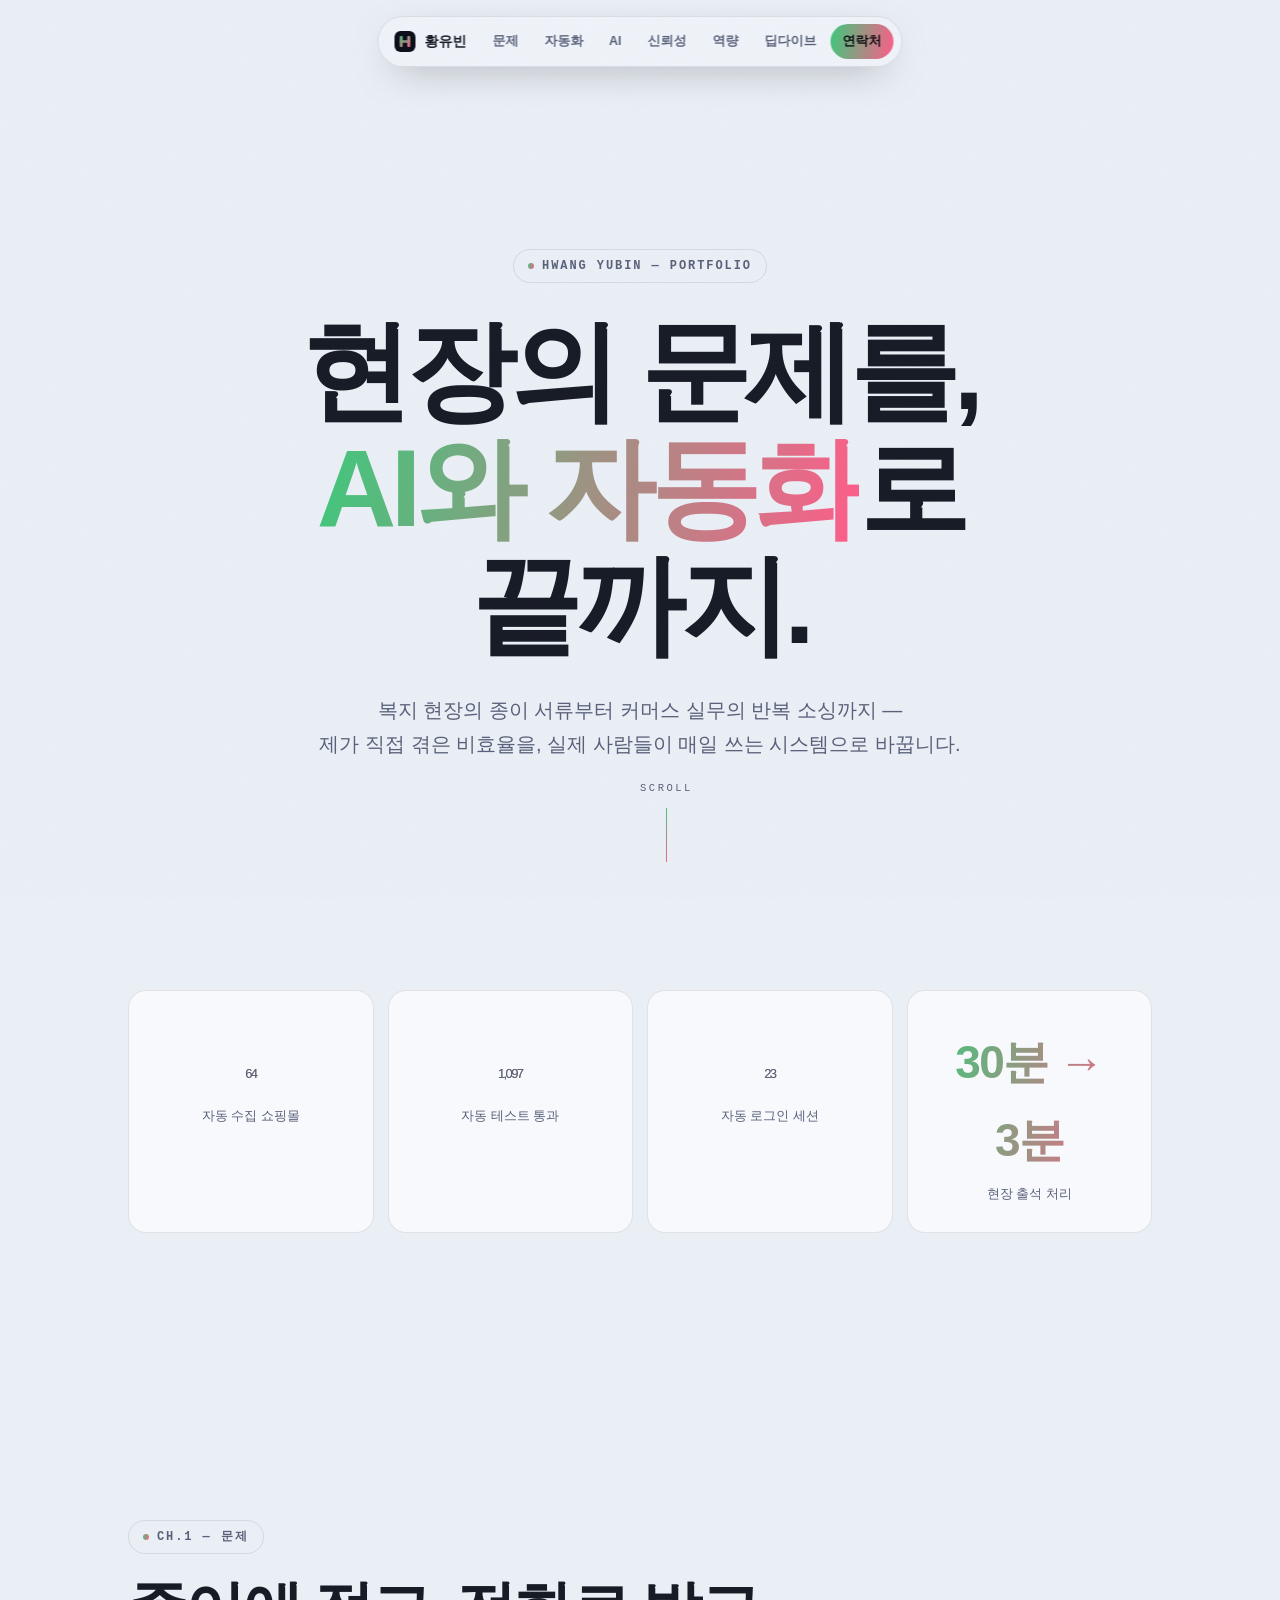
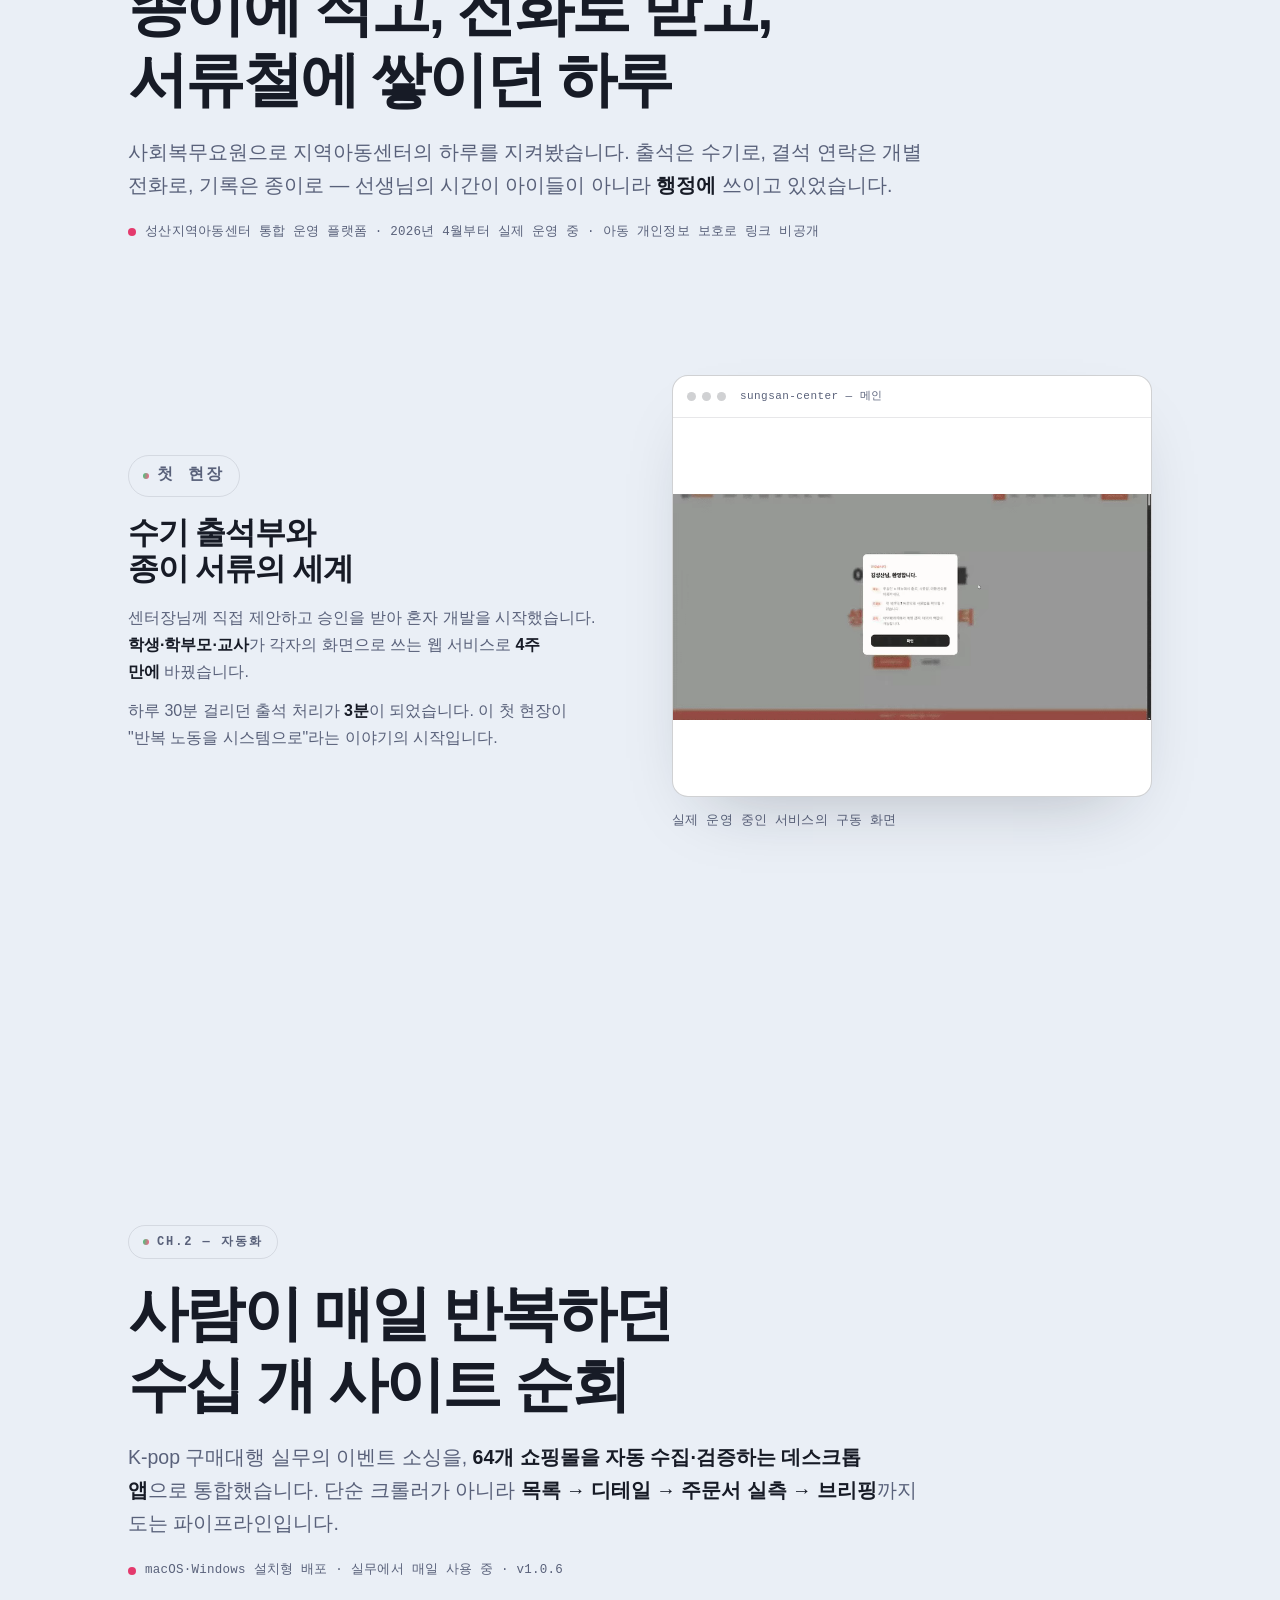
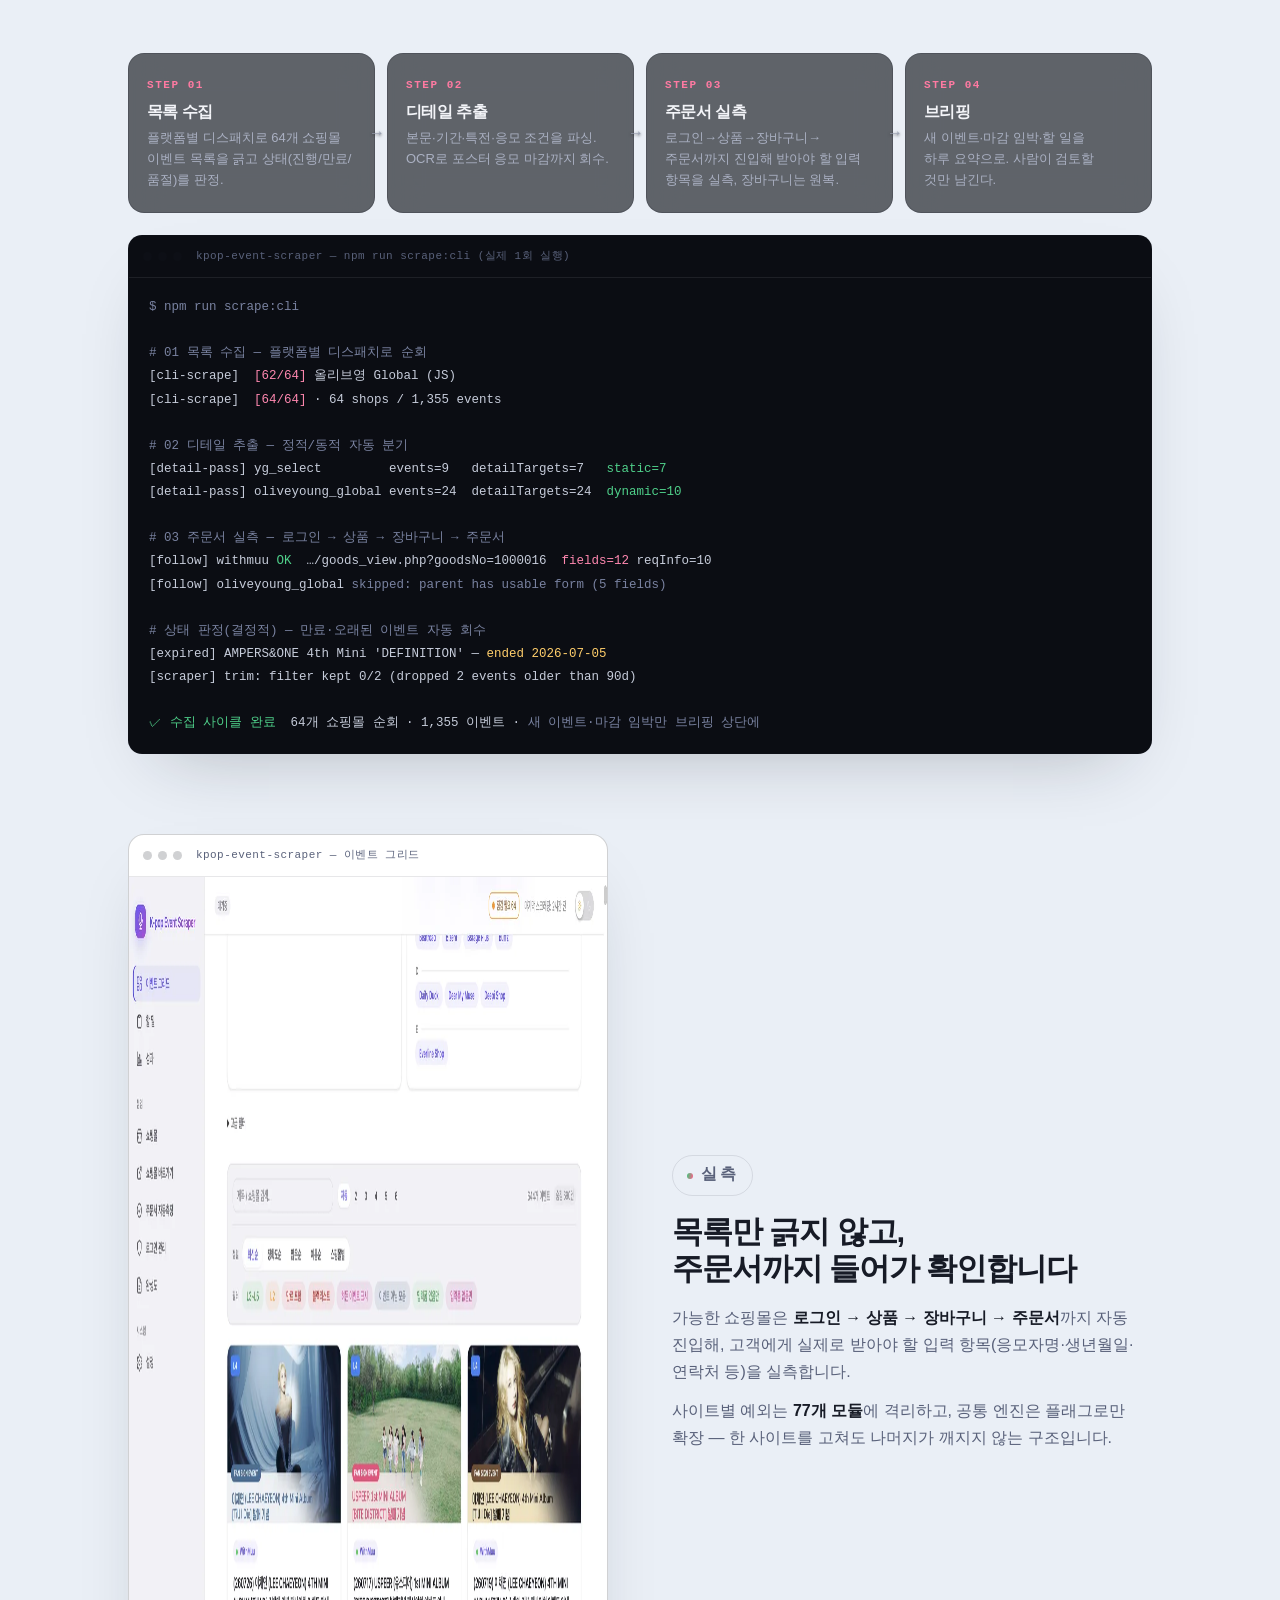
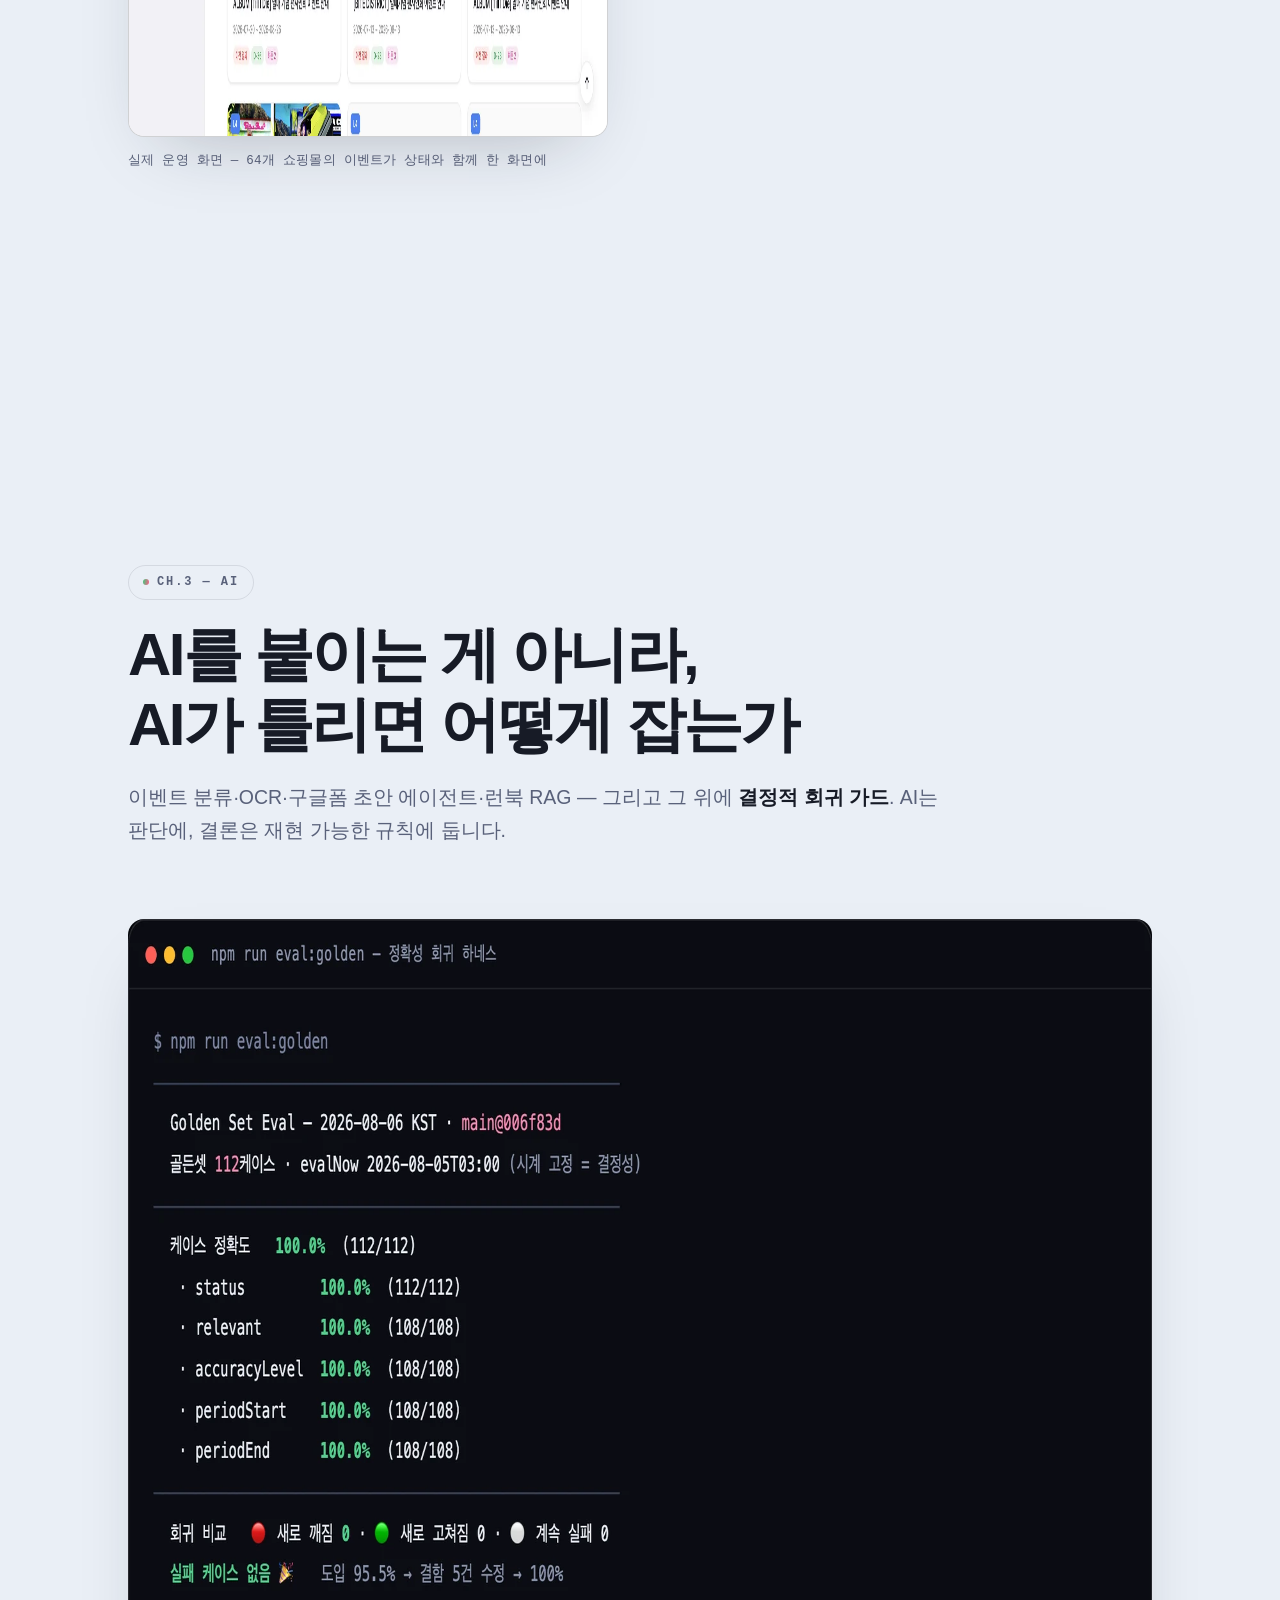
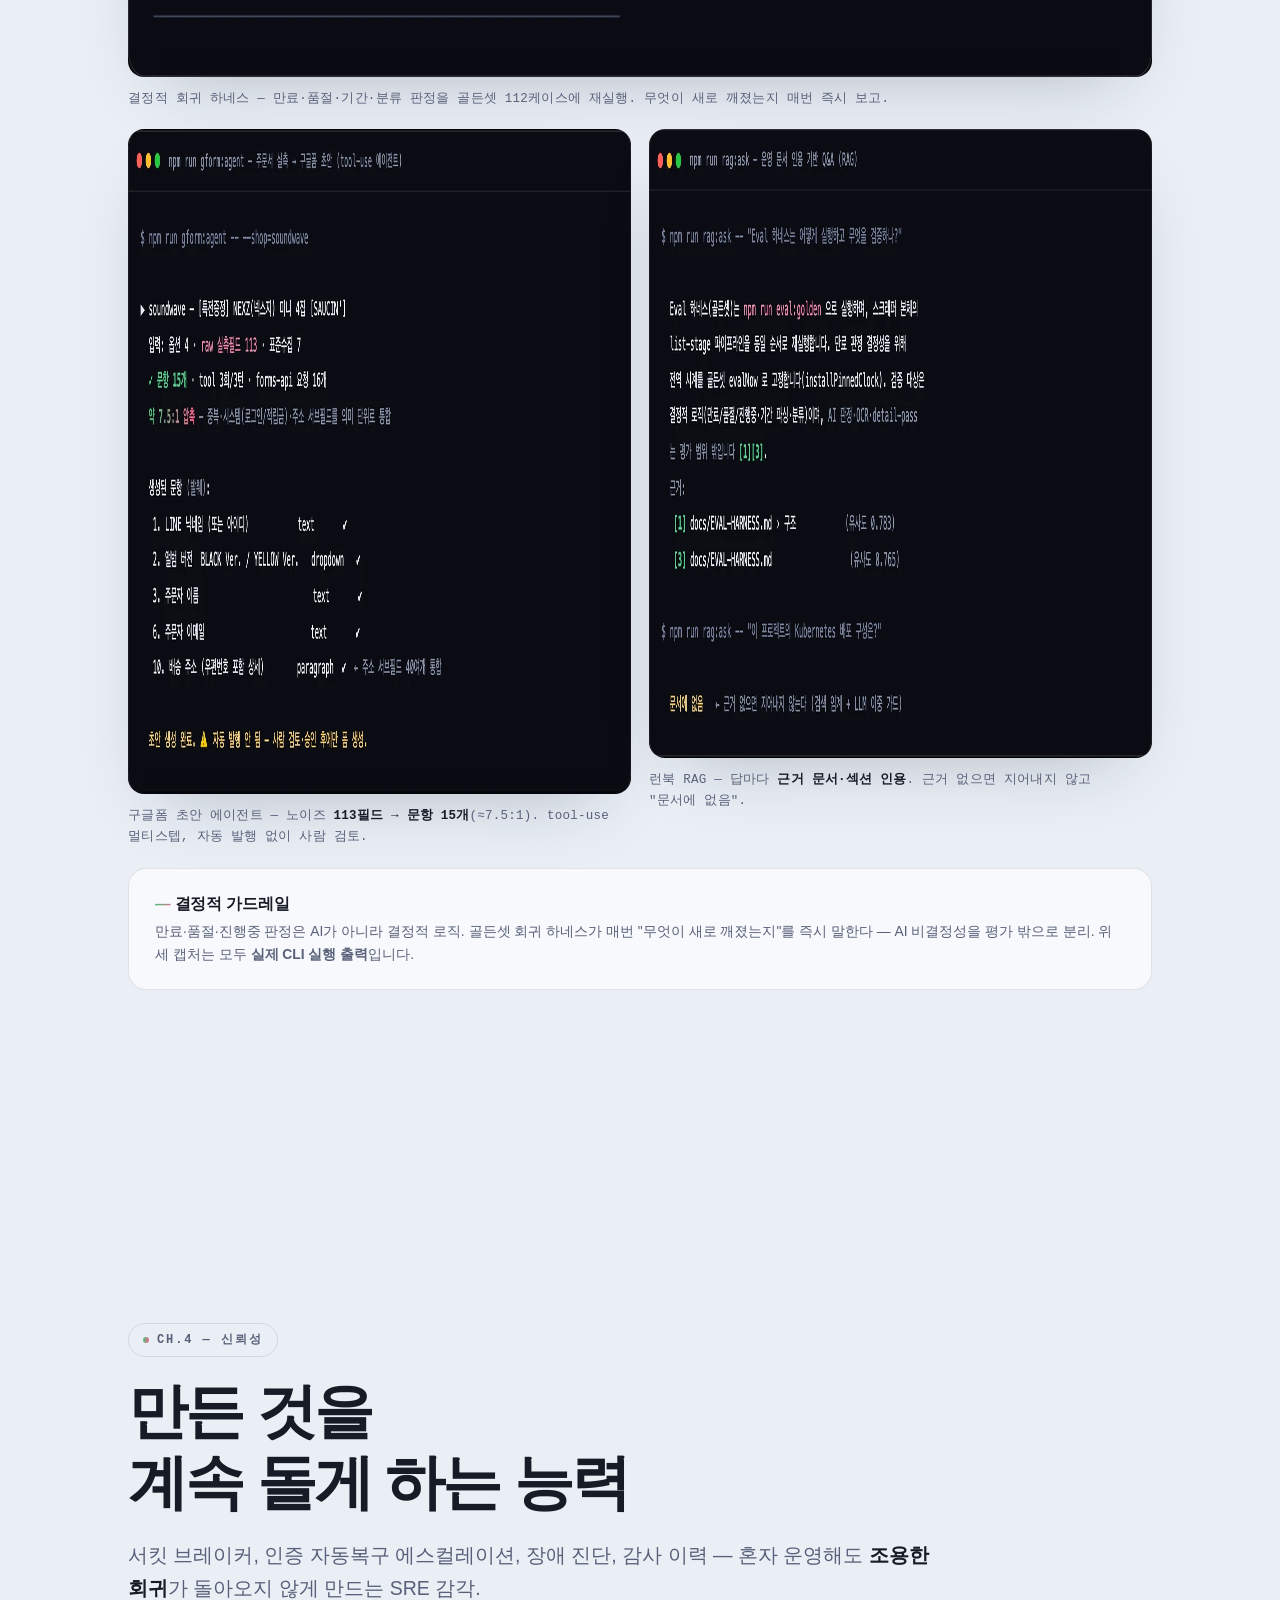
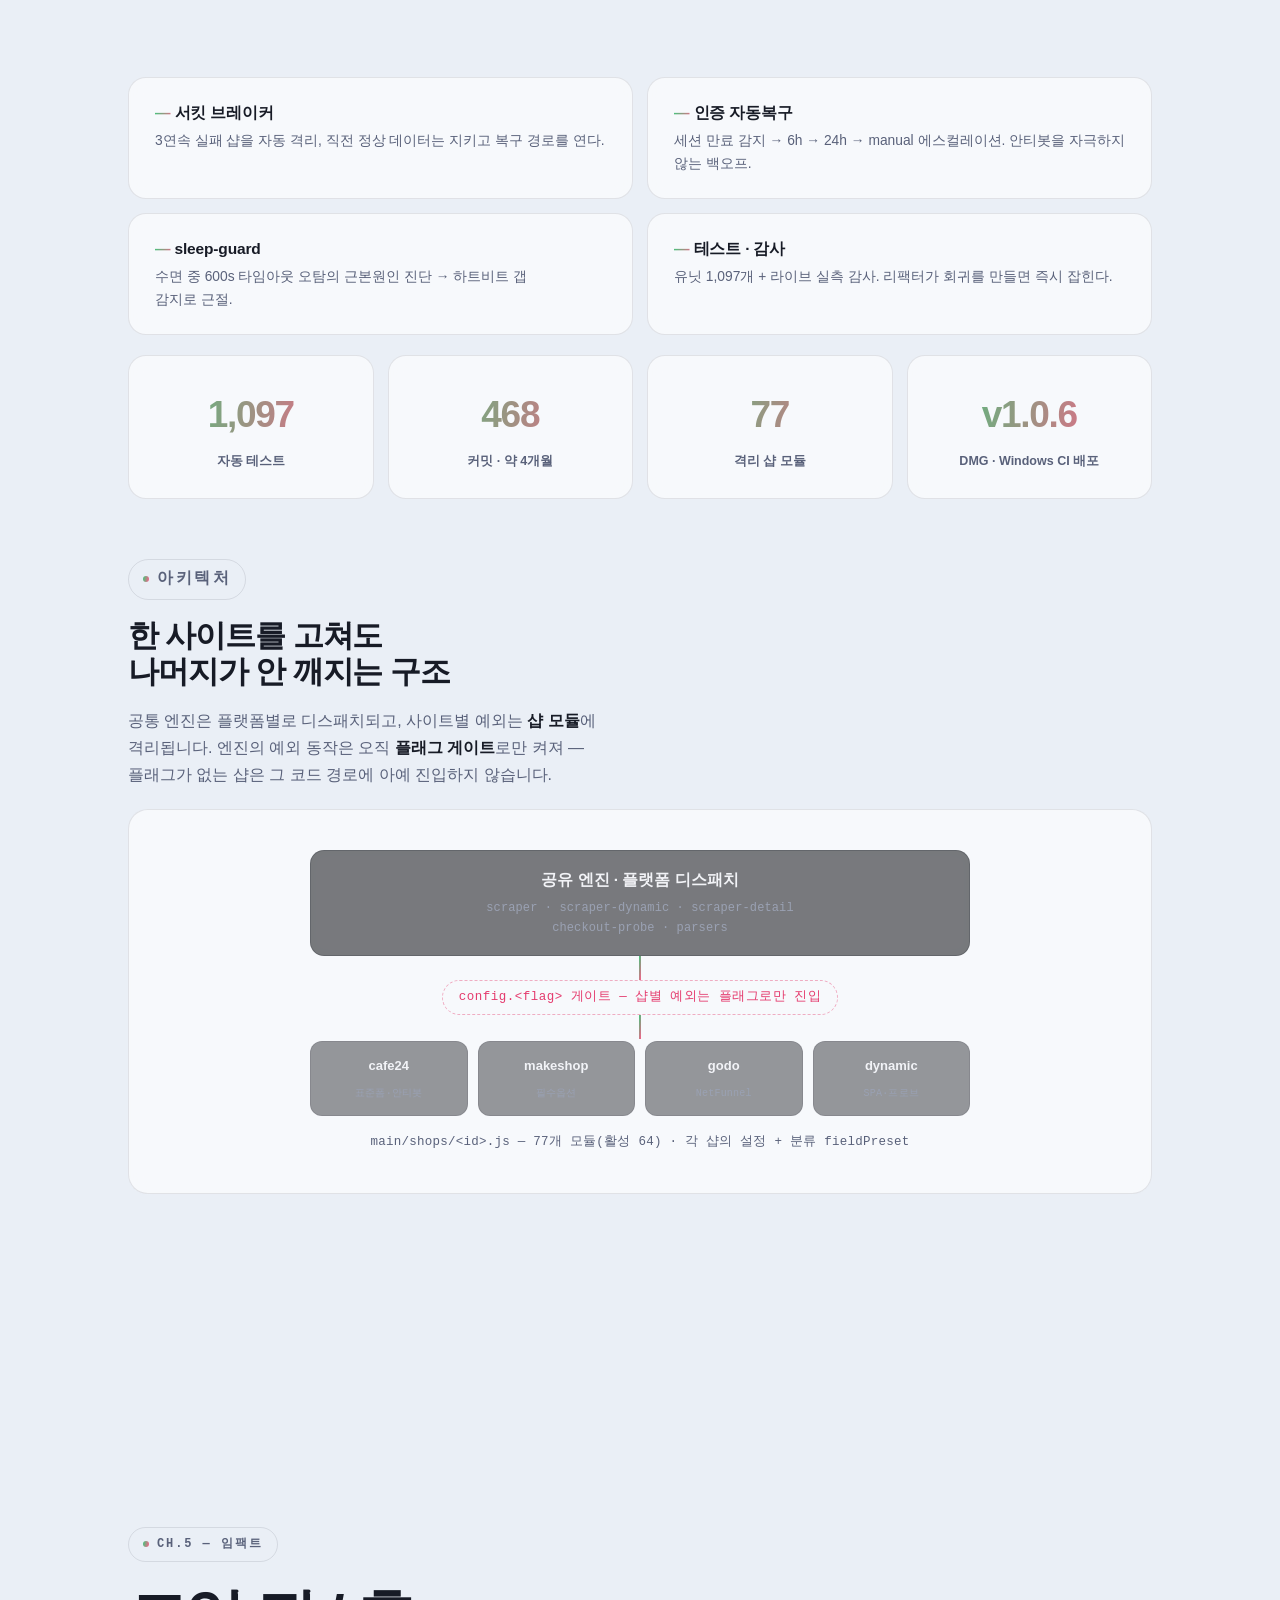
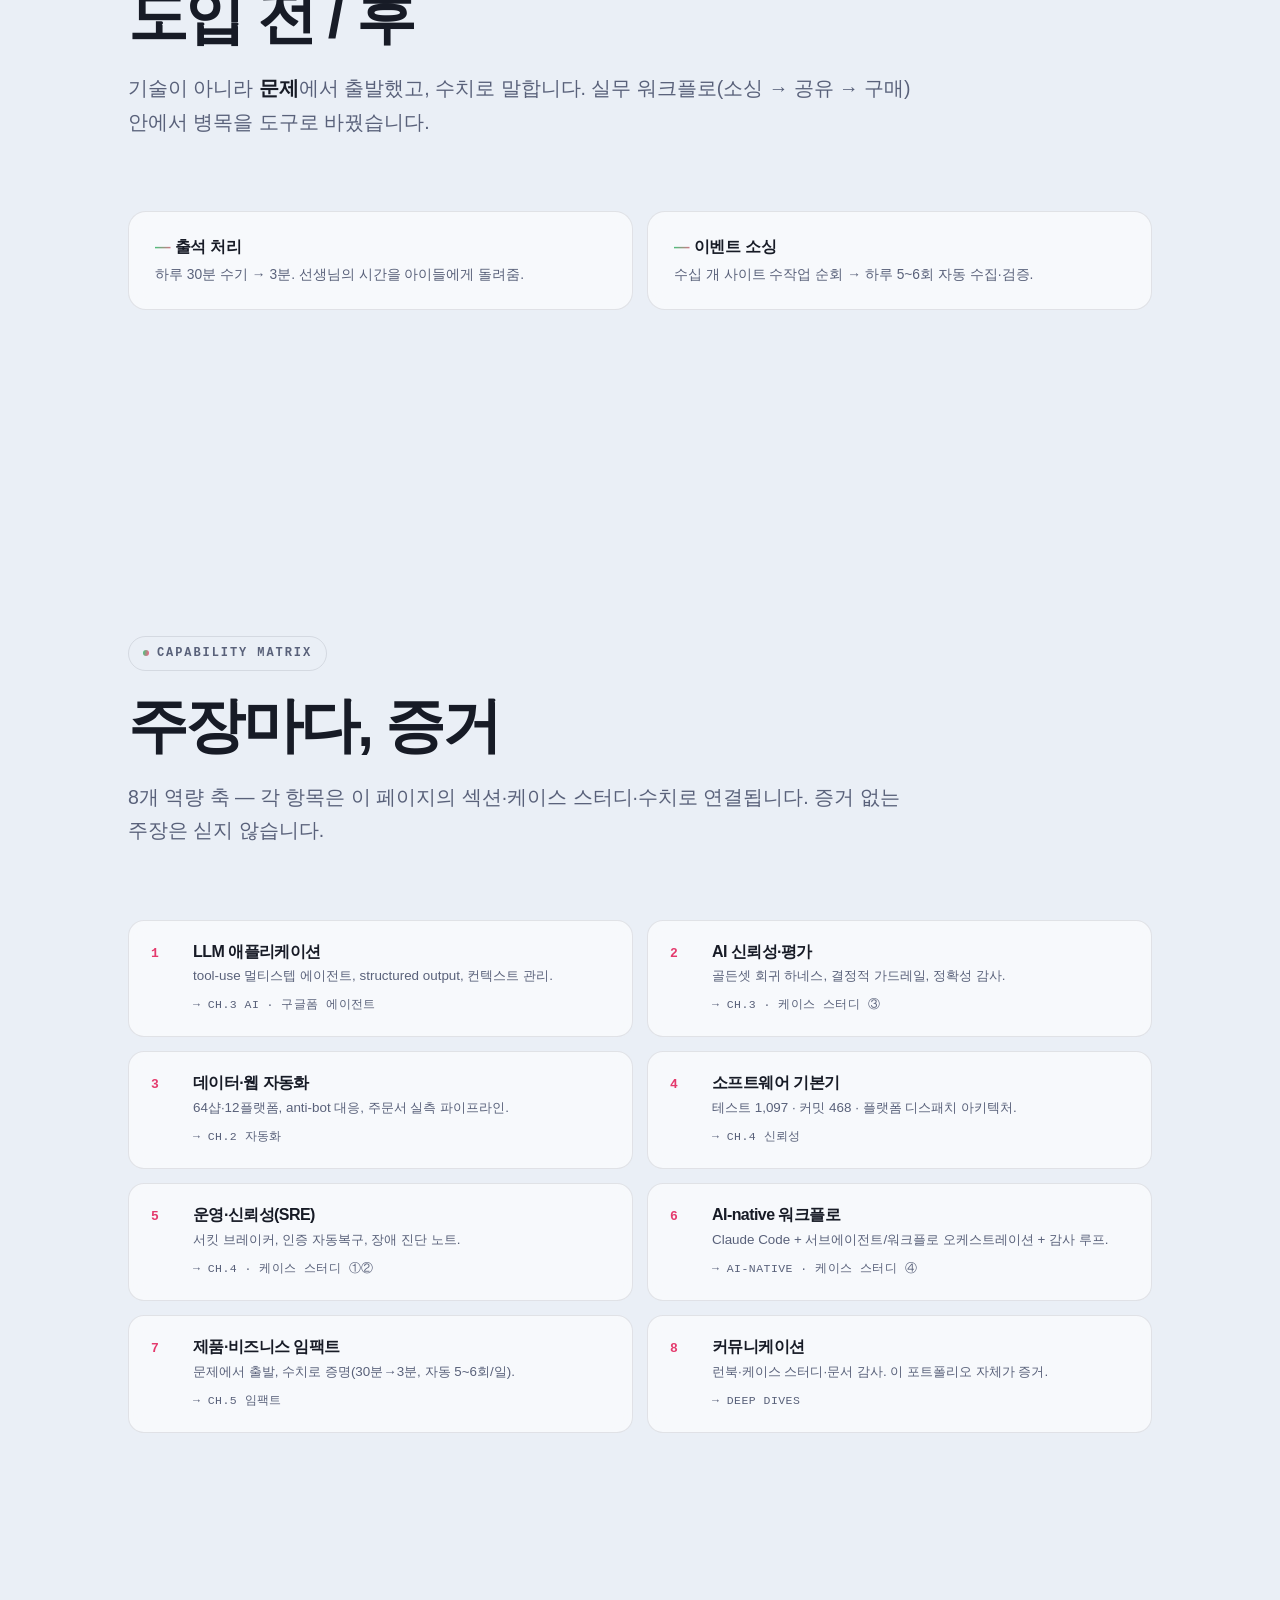
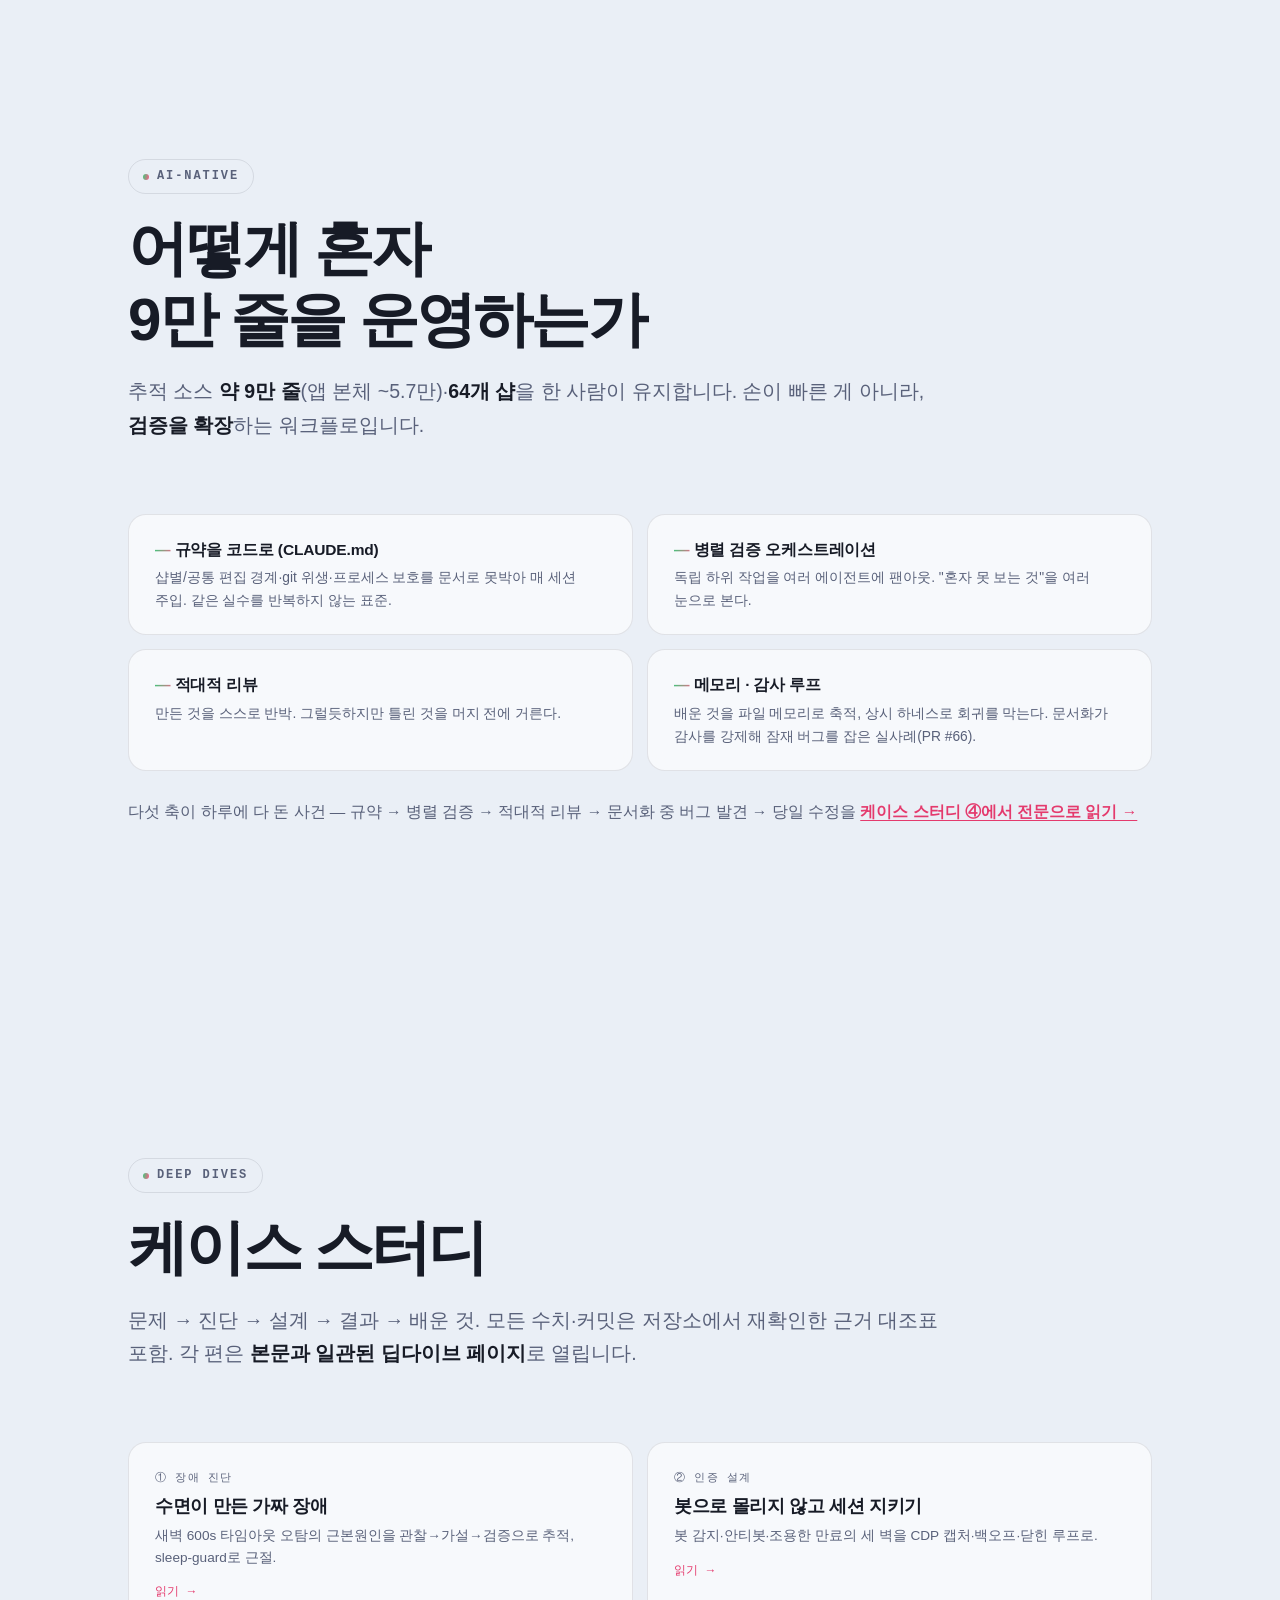
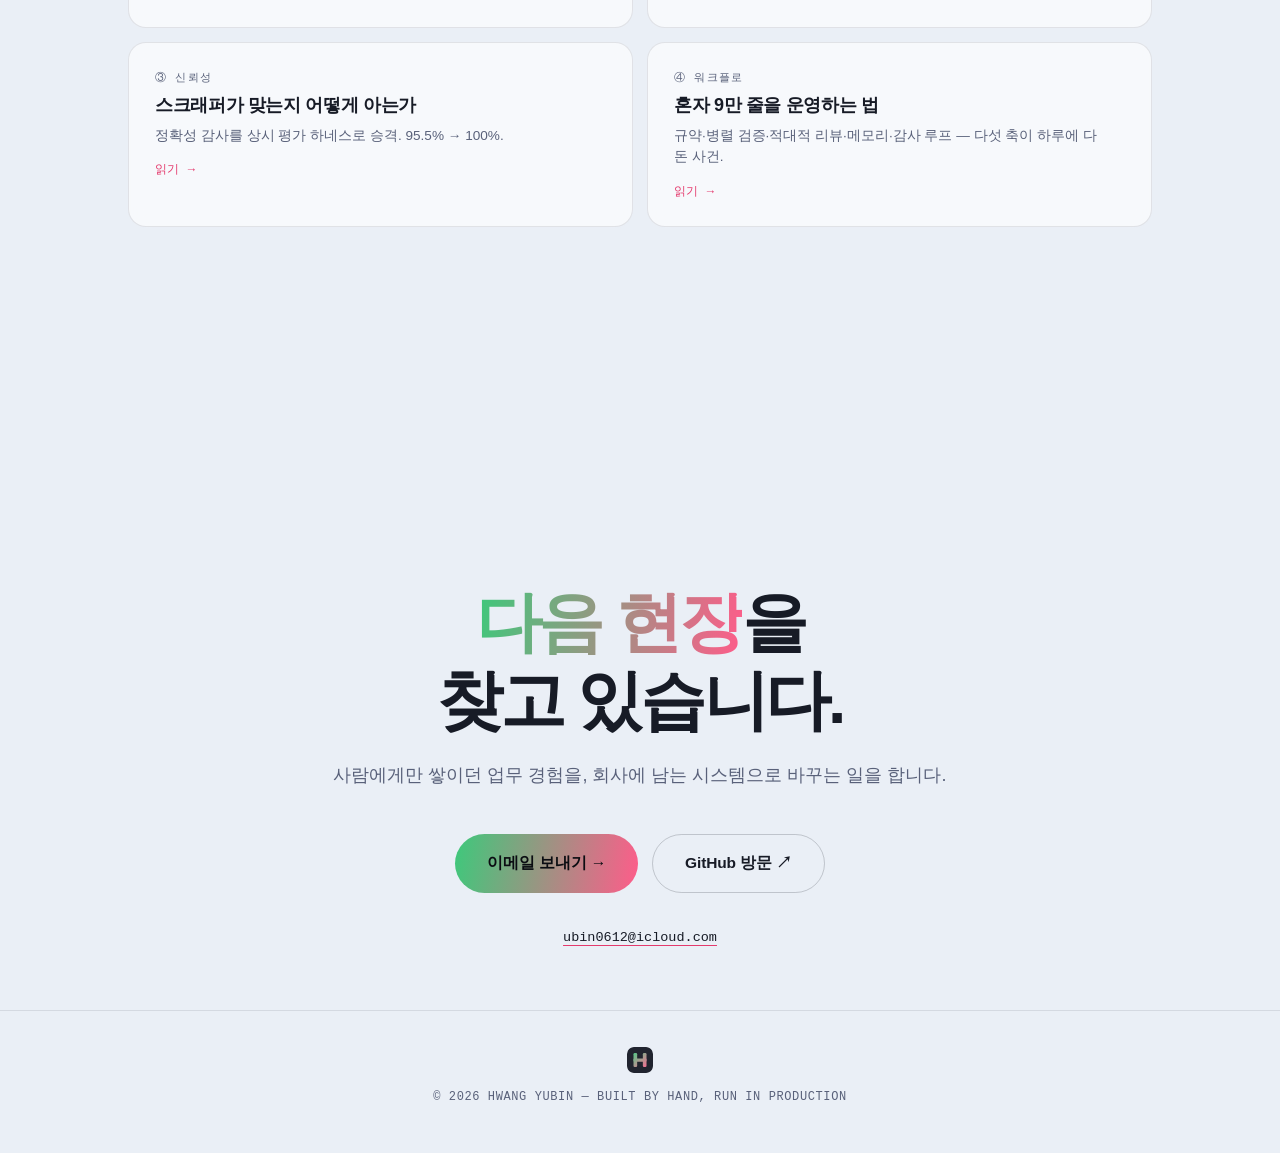
==== commit fc795a42: "연락처 CTA: 이력서 다운로드(미공개) → 이메일 보내기로 교체(라이브 404 수정) Co-Authored-By: Claude Opus 4.8 (1M context) <norep" ====
--- a/index.html
+++ b/index.html
@@ -675,7 +675,7 @@
     <h2 class="reveal"><span class="grad-text">다음 현장</span>을<br>찾고 있습니다.</h2>
     <p class="sub reveal" data-delay="1">사람에게만 쌓이던 업무 경험을, 회사에 남는 시스템으로 바꾸는 일을 합니다.</p>
     <div class="contact-actions reveal" data-delay="2">
-      <a class="btn btn-fill" href="이력서.pdf" download>이력서 다운로드</a>
+      <a class="btn btn-fill" href="mailto:ubin0612@icloud.com">이메일 보내기 →</a>
       <a class="btn btn-ghost" href="https://github.com/UBIN2612" target="_blank" rel="noopener">GitHub 방문 ↗</a>
     </div>
     <p class="contact-mail reveal" data-delay="3"><a href="mailto:ubin0612@icloud.com">ubin0612@icloud.com</a></p>
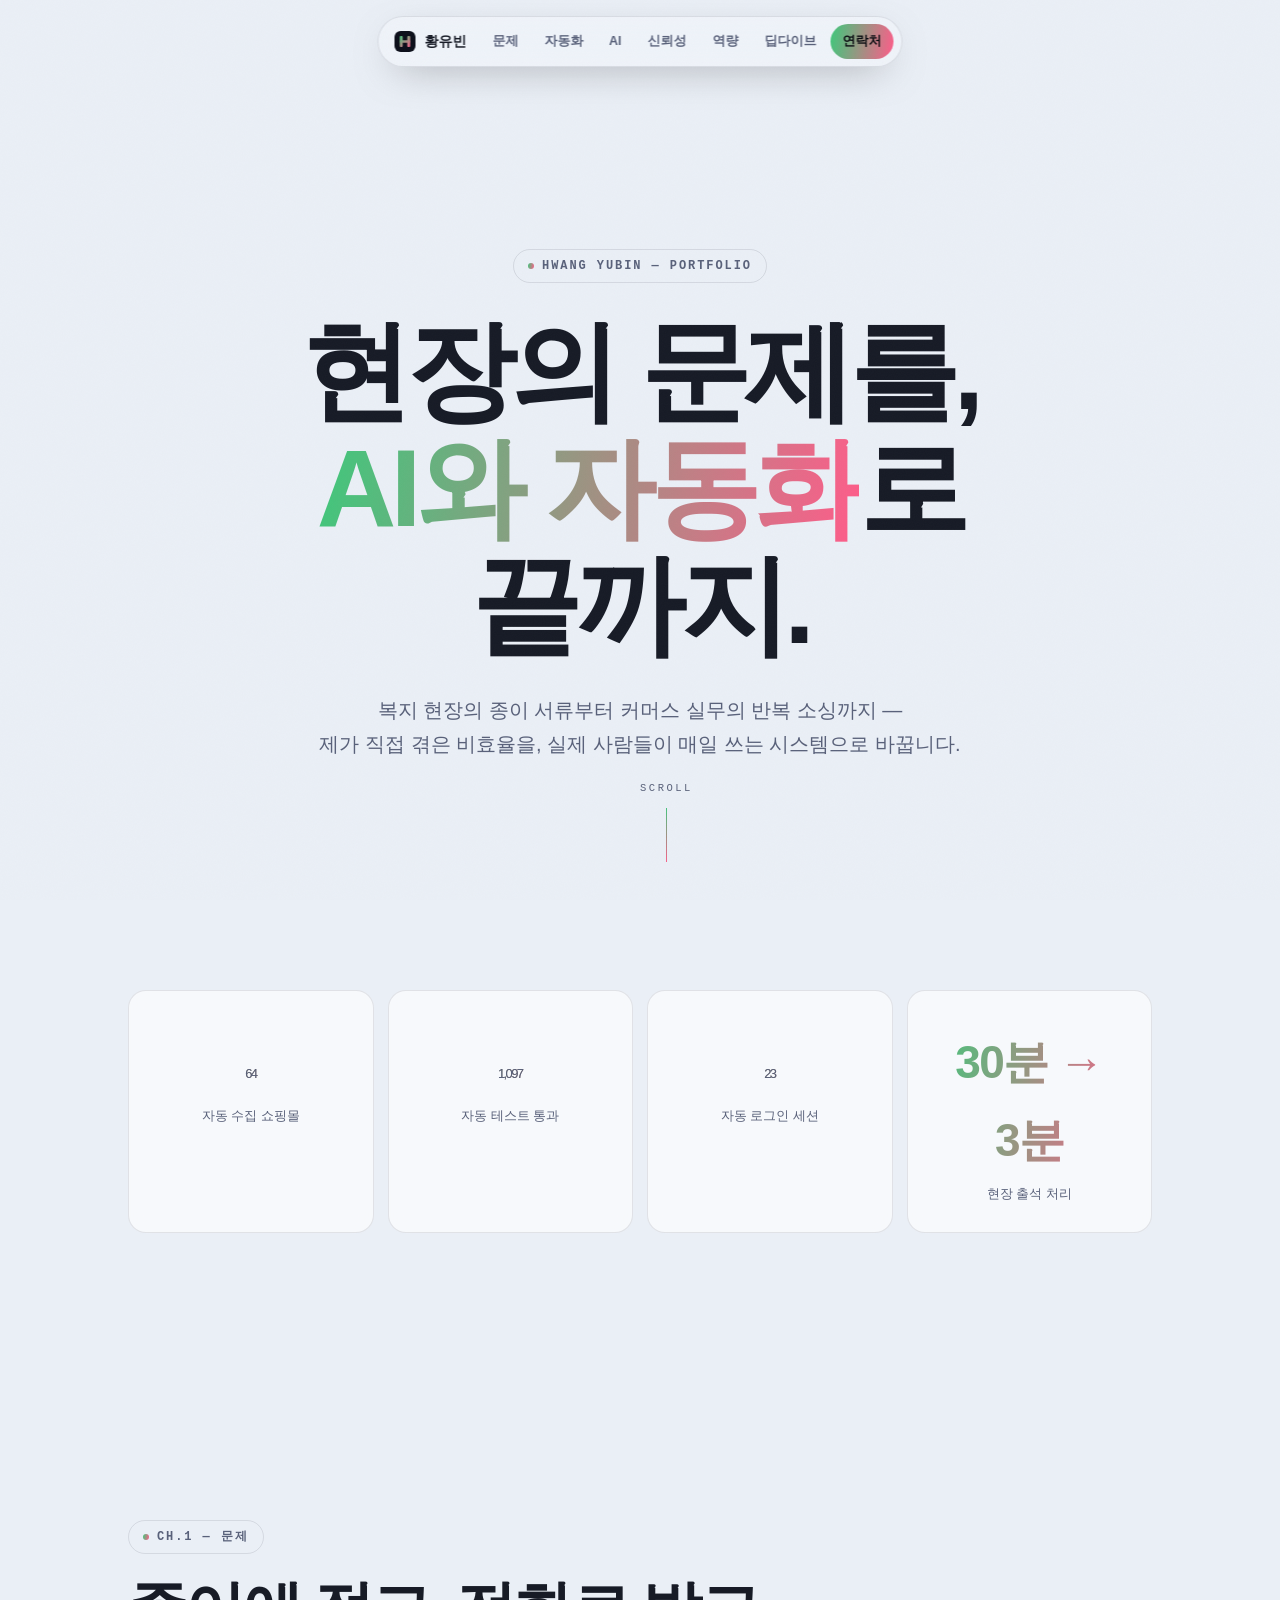
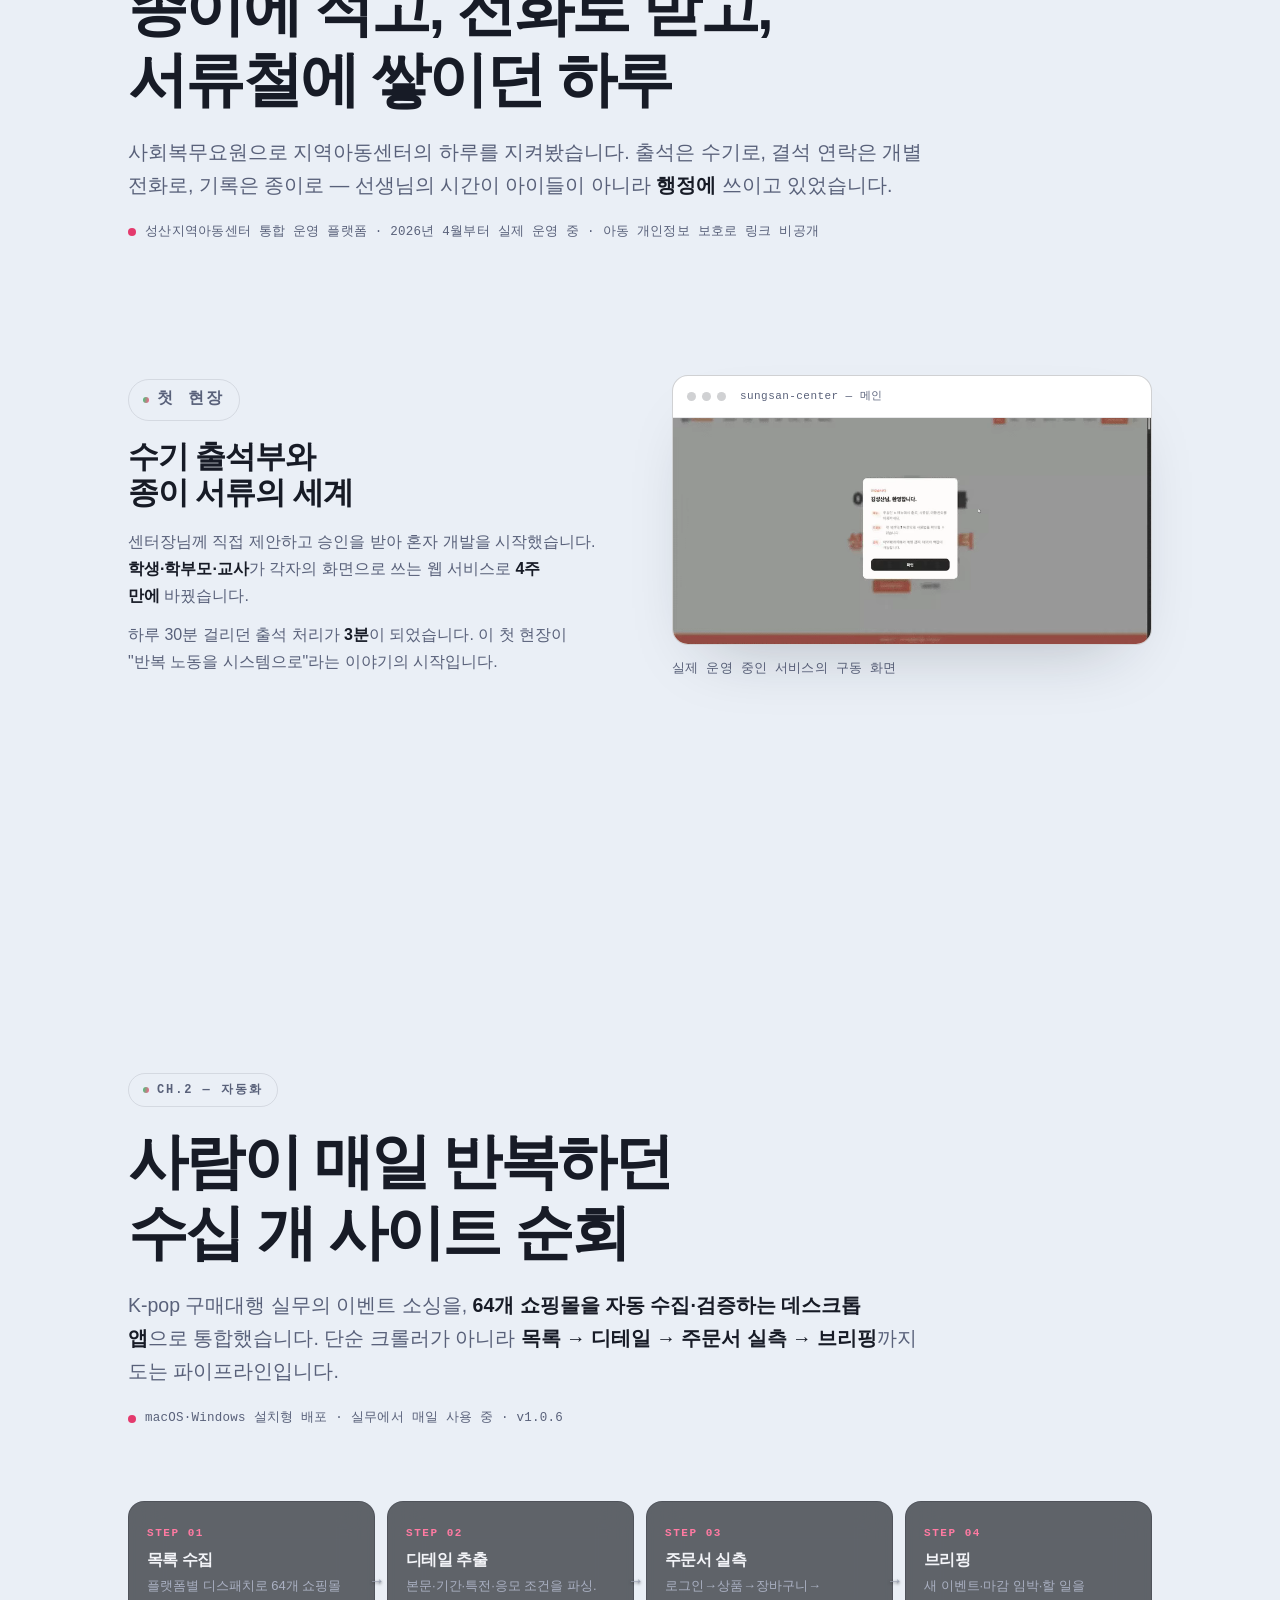
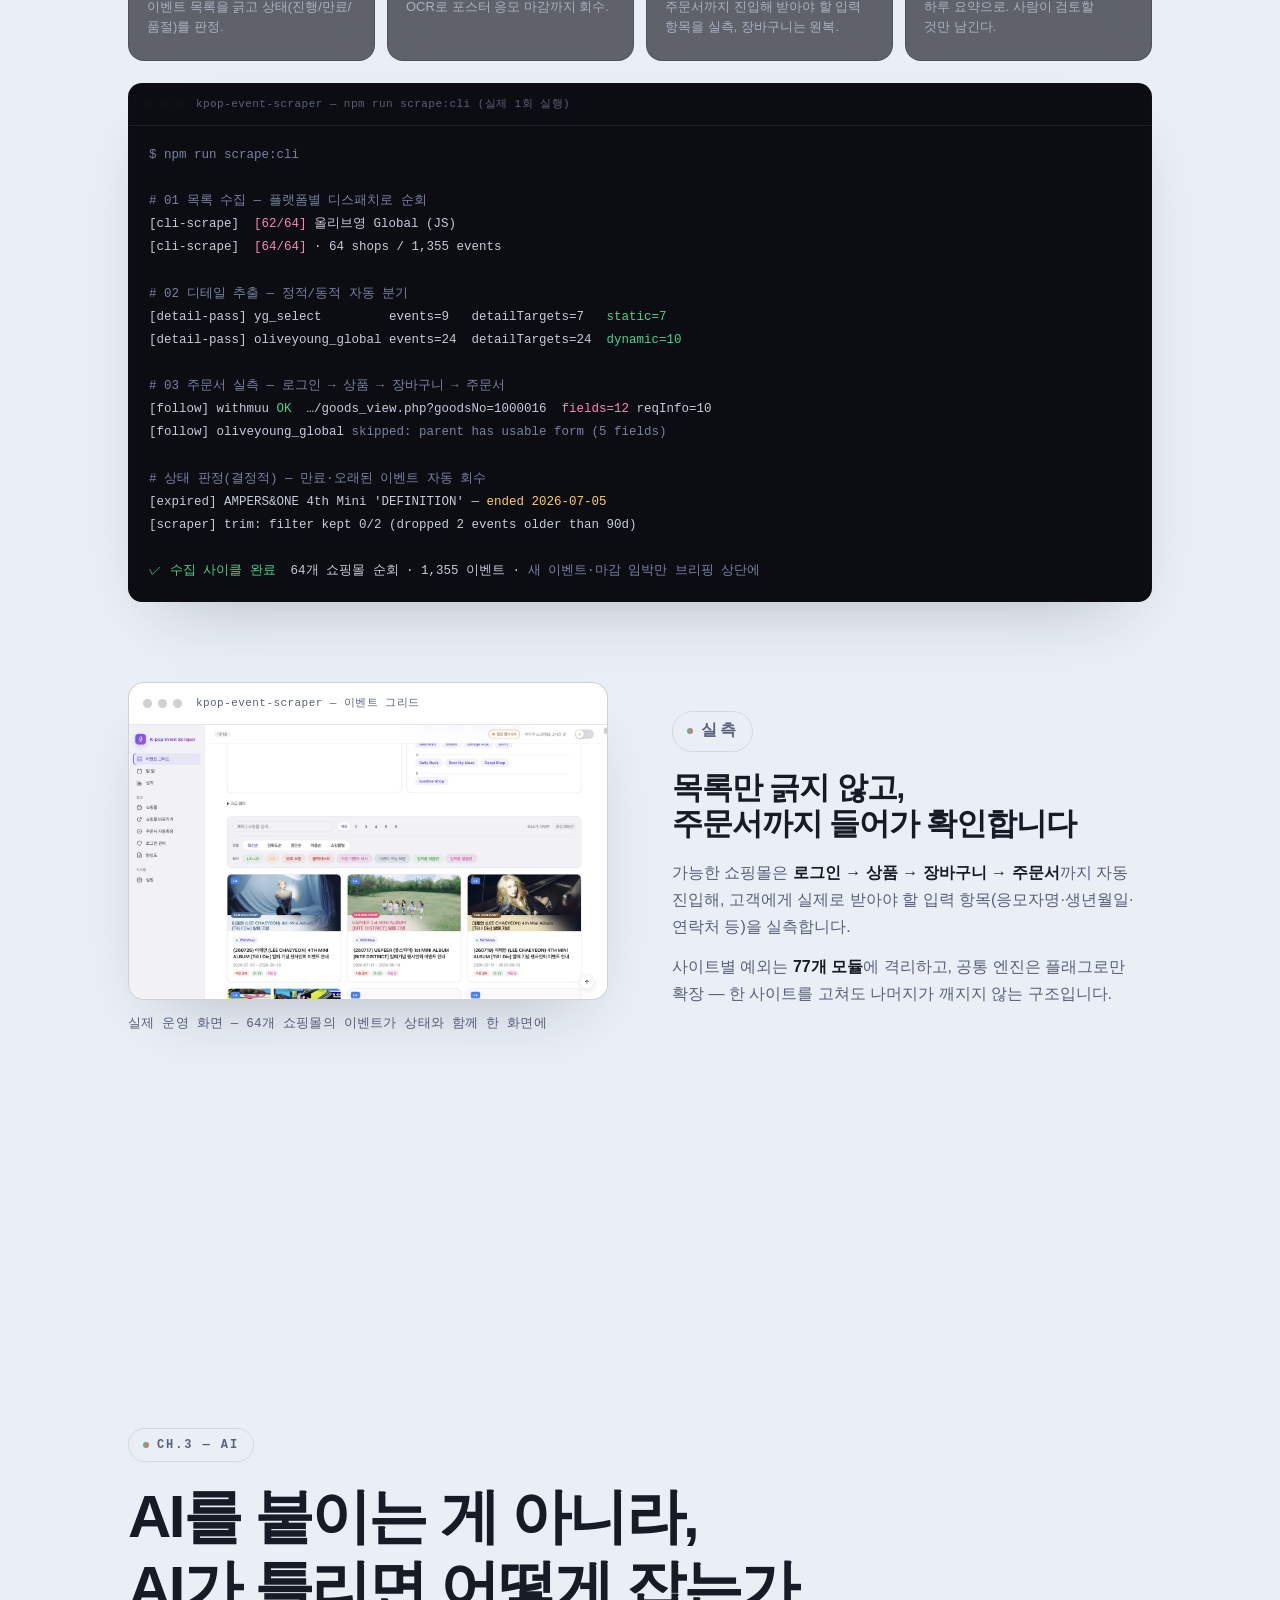
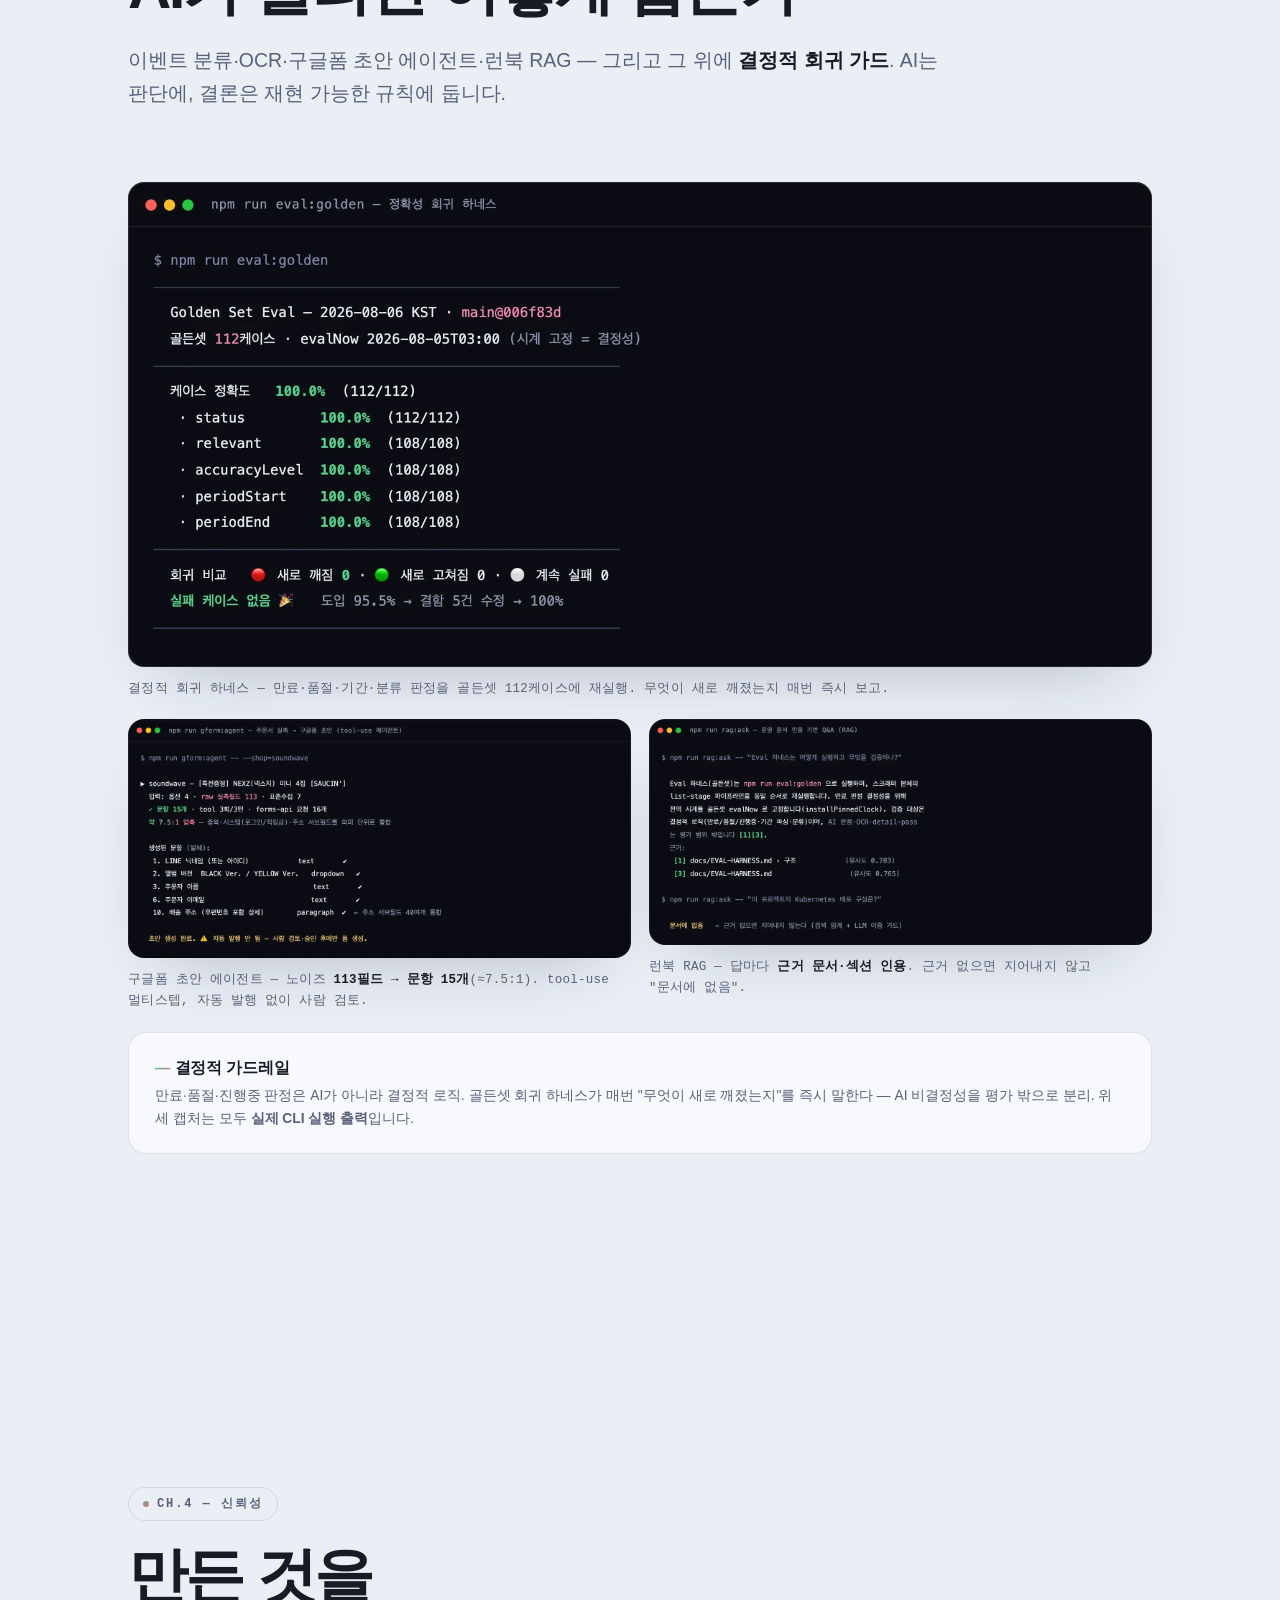
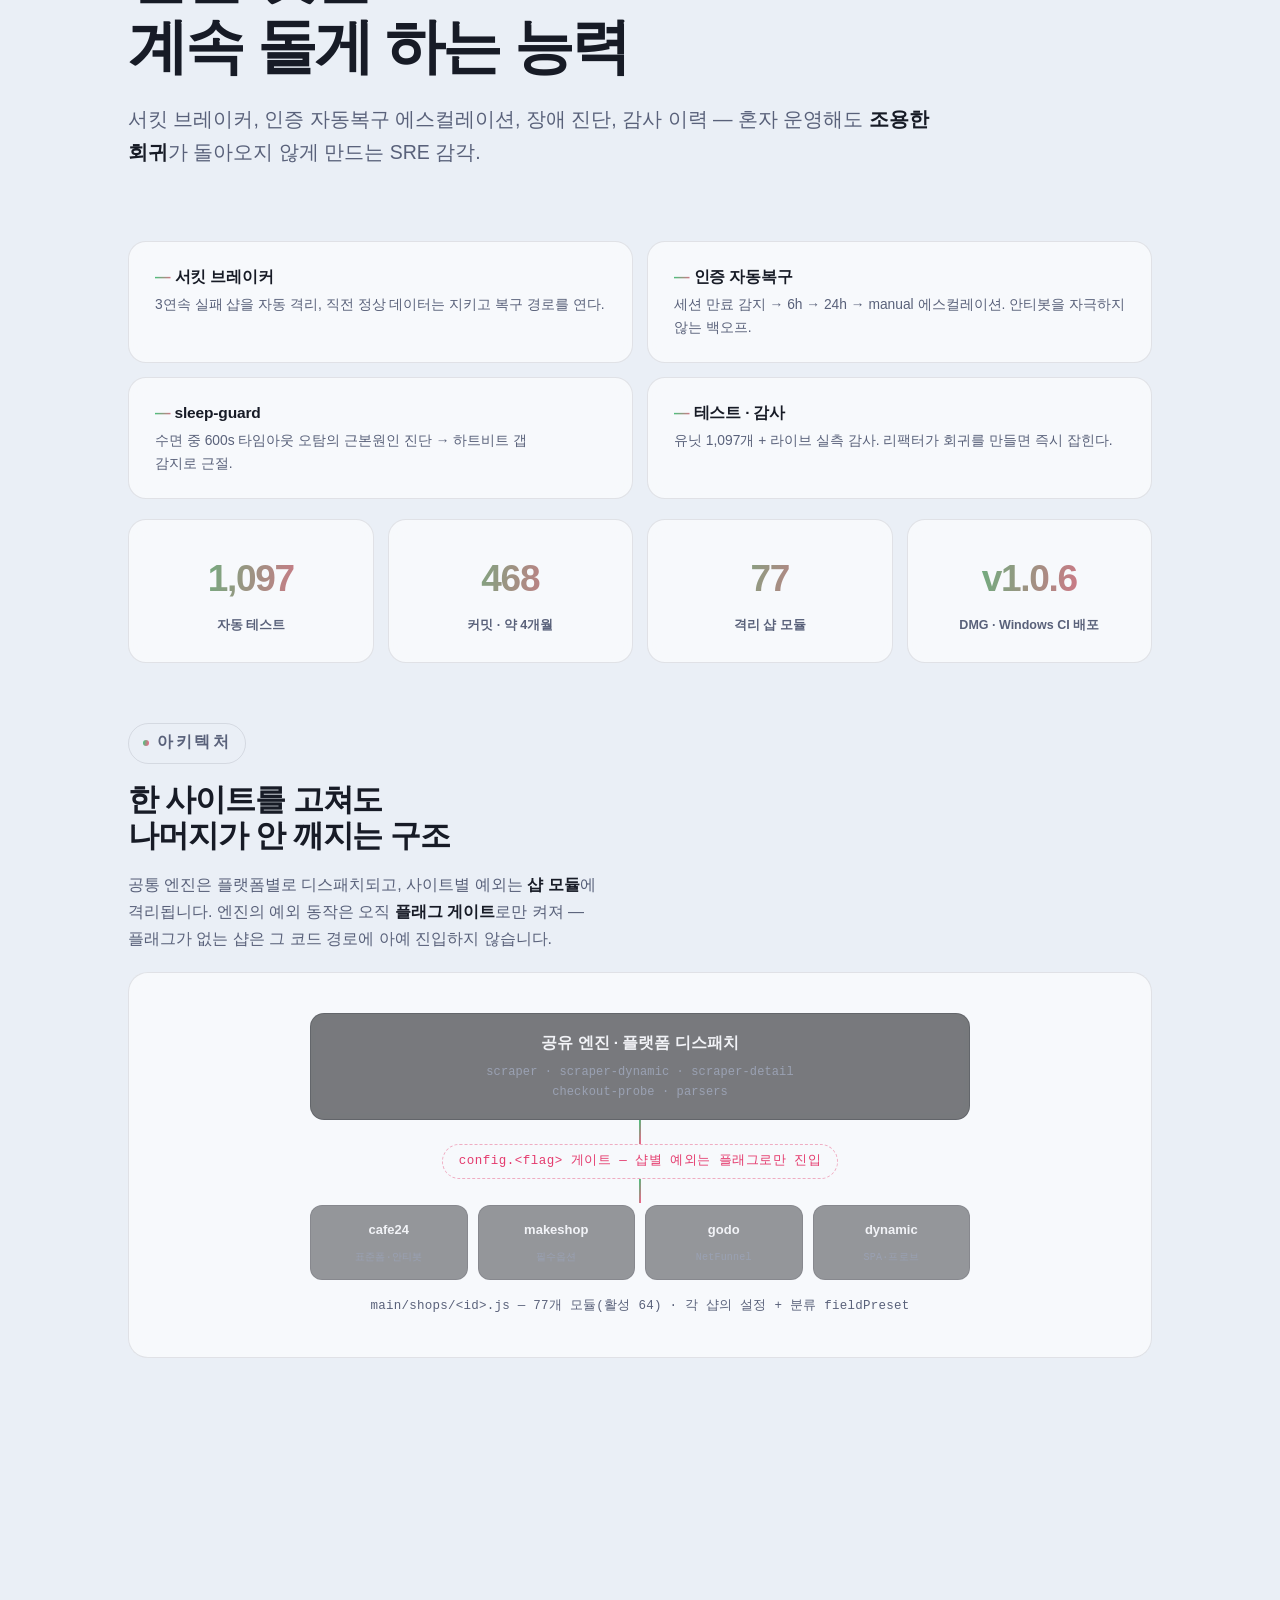
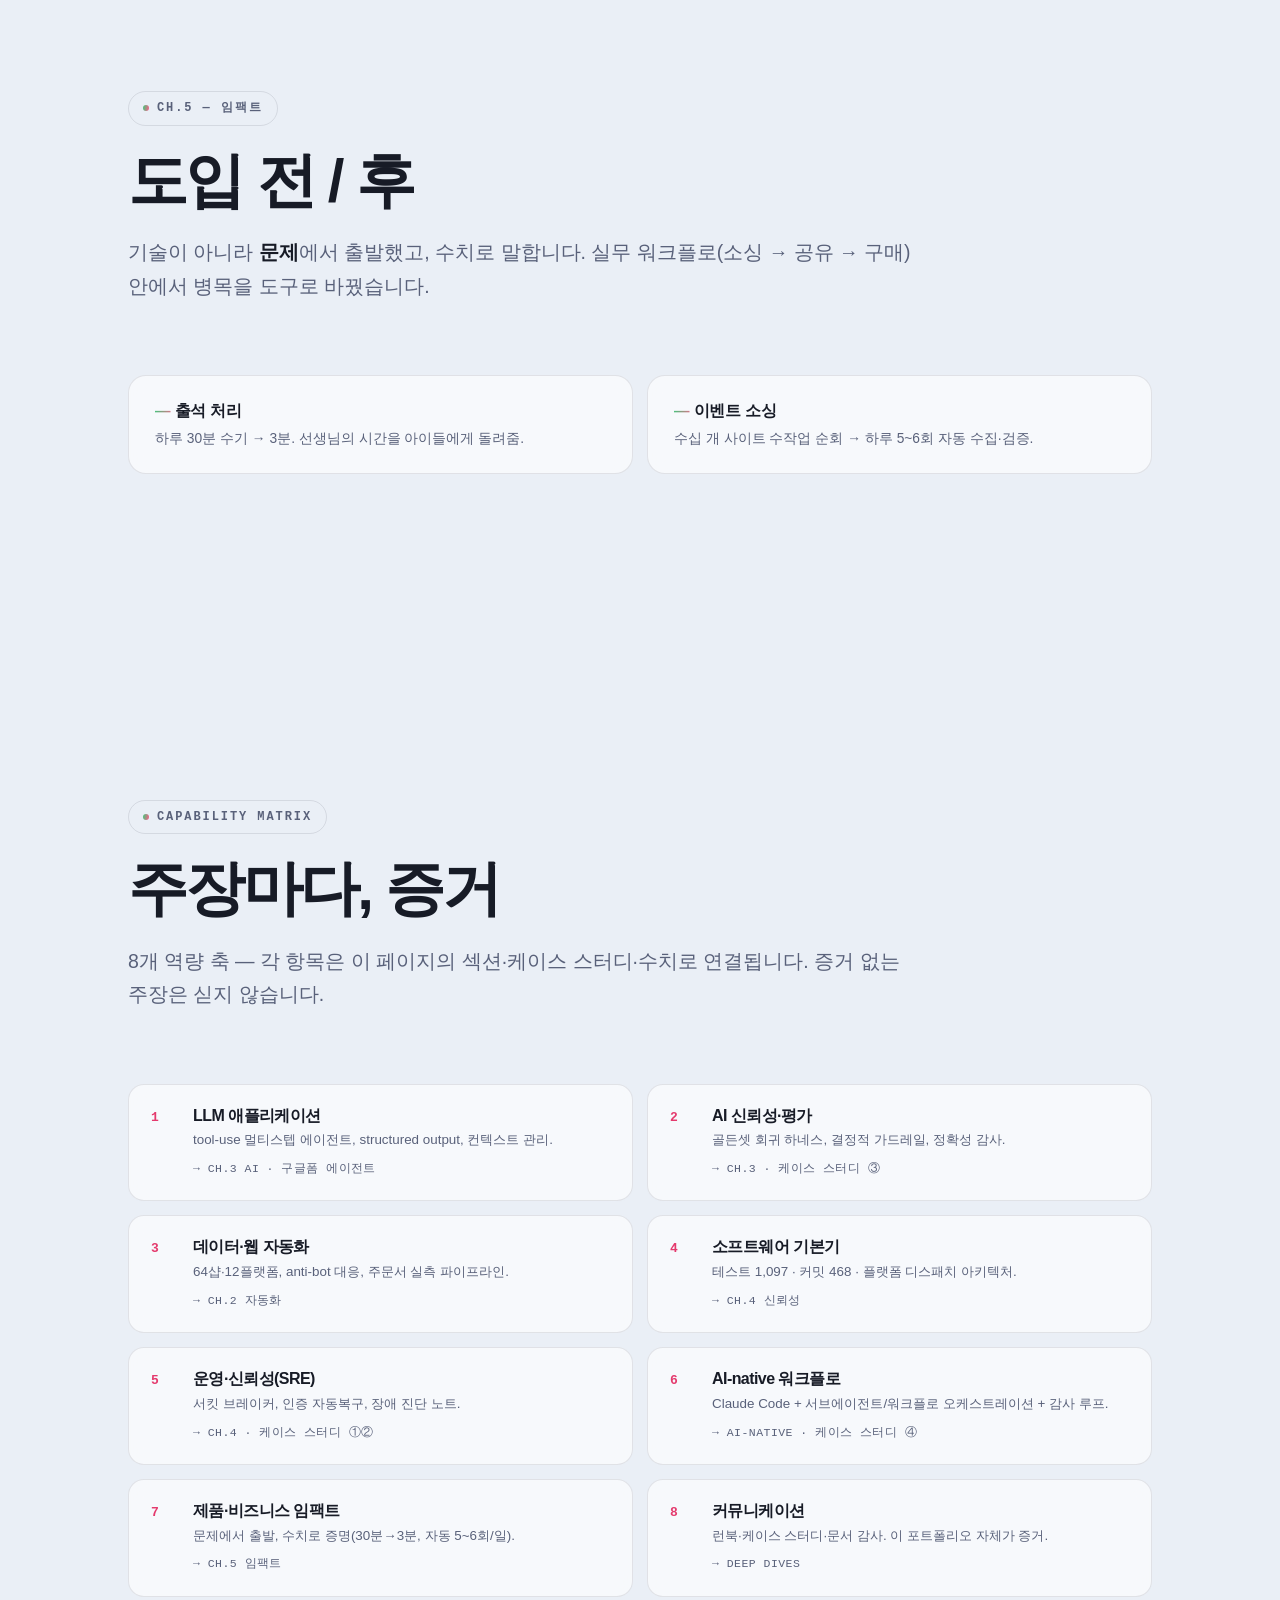
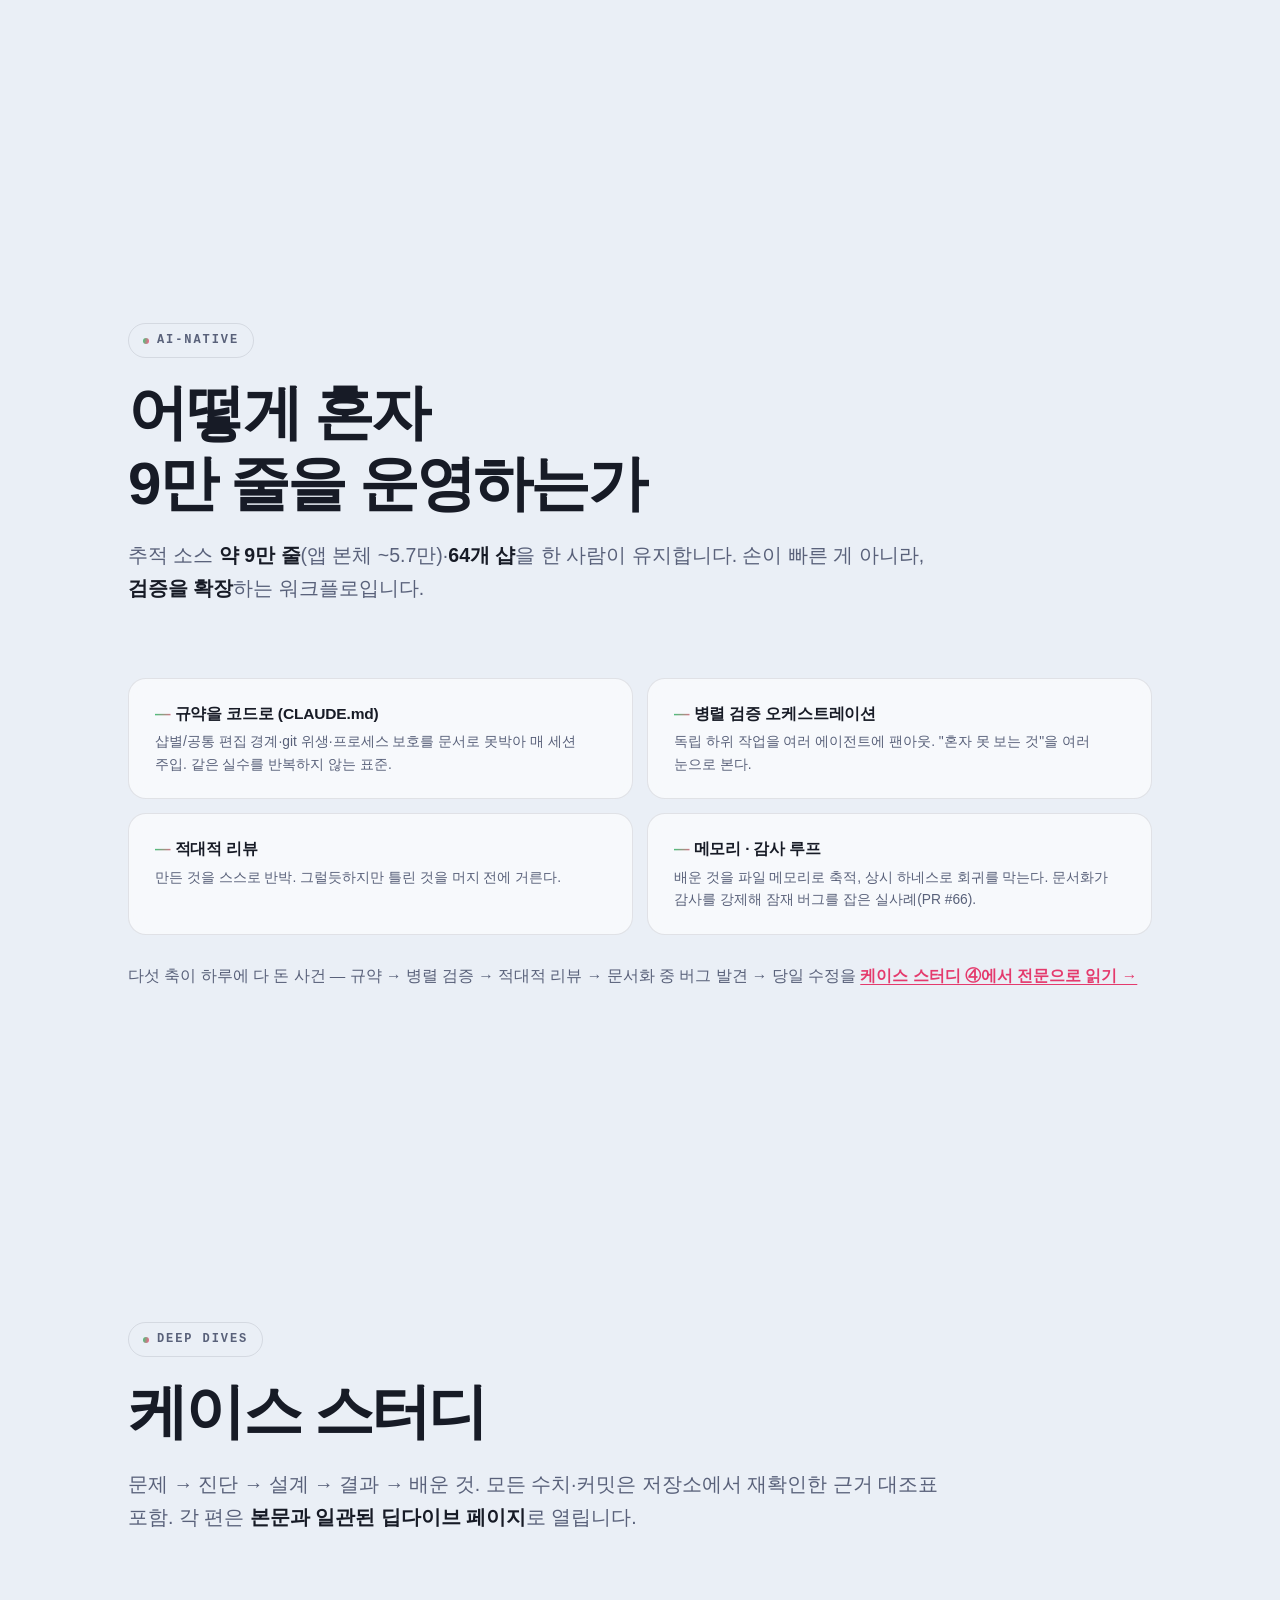
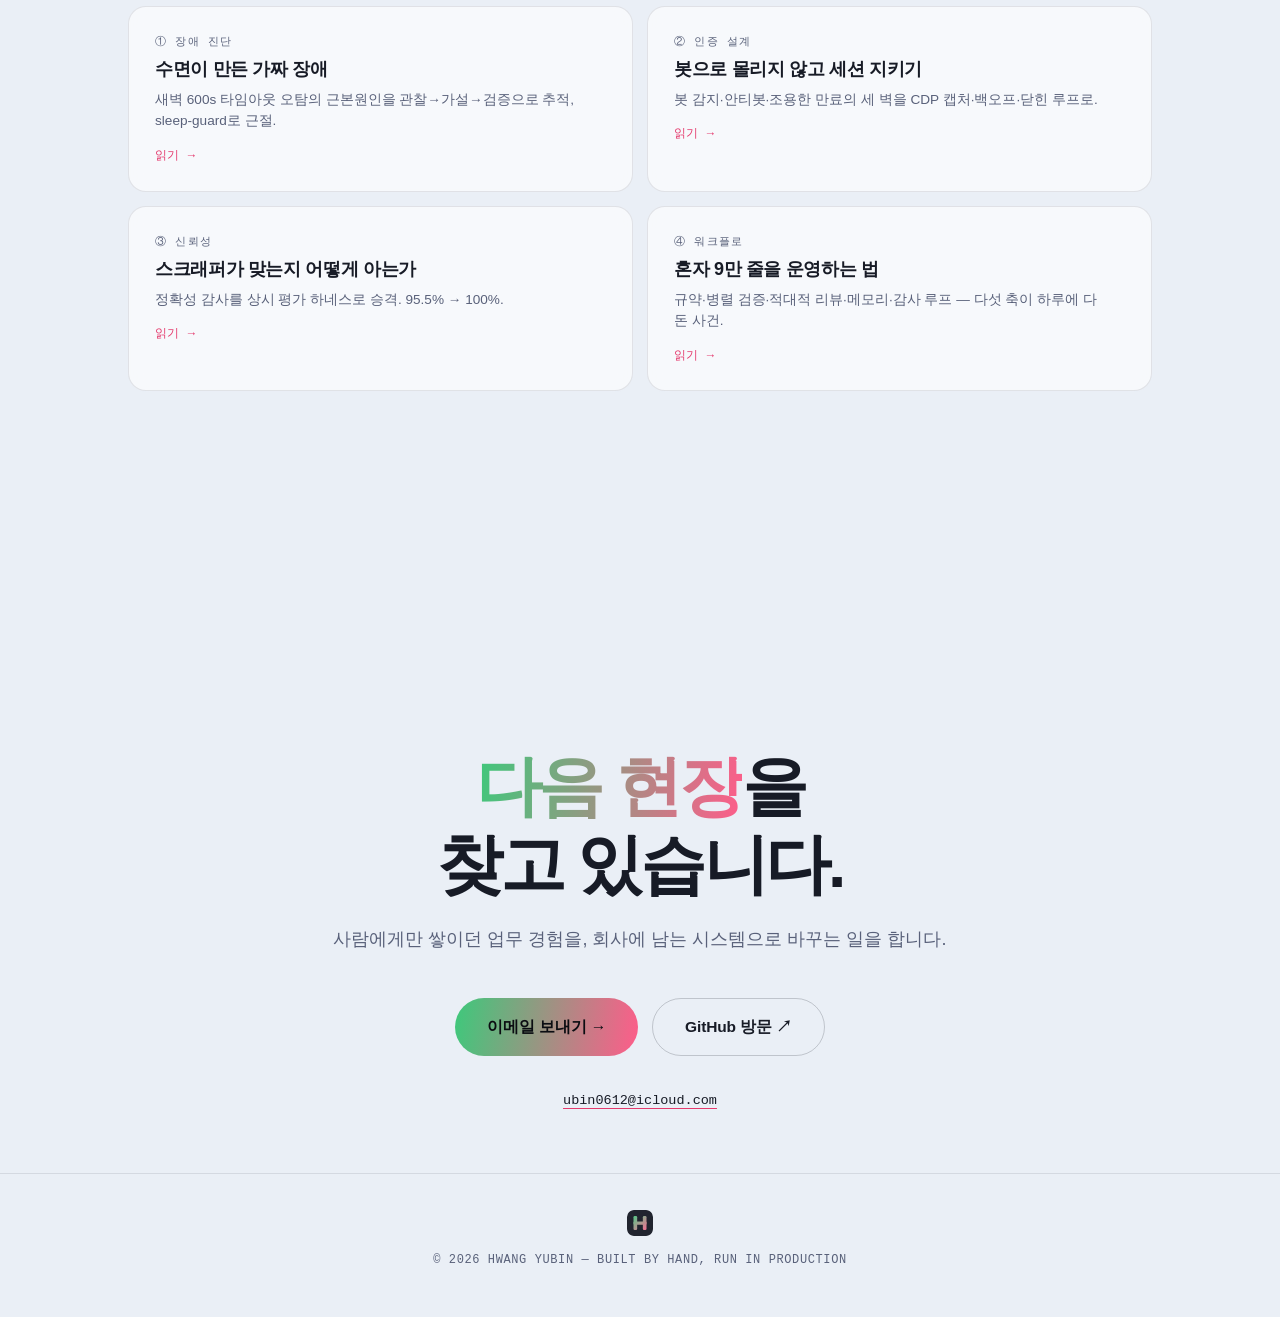
==== commit 65e9c363: "이미지/비디오 세로 늘어짐 수정 — height:auto 추가 width/height 속성의 presentational height 힌트가 고정 높이로 적용돼 app-grid· d" ====
--- a/index.html
+++ b/index.html
@@ -80,7 +80,7 @@
 }
 p{text-wrap:pretty}
 ::selection{background:var(--accent);color:var(--accent-ink)}
-img{max-width:100%;display:block}
+img{max-width:100%;display:block;height:auto}
 a{color:inherit}
 
 /* ============================================================
@@ -240,7 +240,7 @@
 .frame-bar{display:flex;align-items:center;gap:6px;padding:11px 14px;border-bottom:1px solid var(--line)}
 .frame-bar i{width:9px;height:9px;border-radius:50%;background:var(--line-strong)}
 .frame-bar em{margin-left:8px;font-style:normal;font-family:var(--font-mono);font-size:11px;color:var(--muted);letter-spacing:.04em}
-.frame img,.frame video{width:100%;display:block}
+.frame img,.frame video{width:100%;height:auto;display:block}
 .media-cap{margin-top:14px;font-size:12.5px;color:var(--muted);font-family:var(--font-mono);letter-spacing:.02em}
 
 /* 벤토 카드 그리드 (기술 포인트 / 파이프라인 등) */
@@ -295,7 +295,7 @@
 .media-cap b{color:var(--ink);font-weight:700}
 /* CH.3 실캡처 — 이미지 자체가 터미널 창(3점+타이틀)이라 별도 프레임바 없이 그림자만 */
 .shot{border-radius:16px;box-shadow:var(--shadow);margin-top:8px}
-.shot img{width:100%;display:block;border-radius:16px}
+.shot img{width:100%;height:auto;display:block;border-radius:16px}
 /* CH.3 gform·RAG 실캡처 2단 */
 .cap-grid{display:grid;grid-template-columns:1fr 1fr;gap:18px;margin-top:18px;align-items:start}
 .cap-grid .shot{margin-top:0}
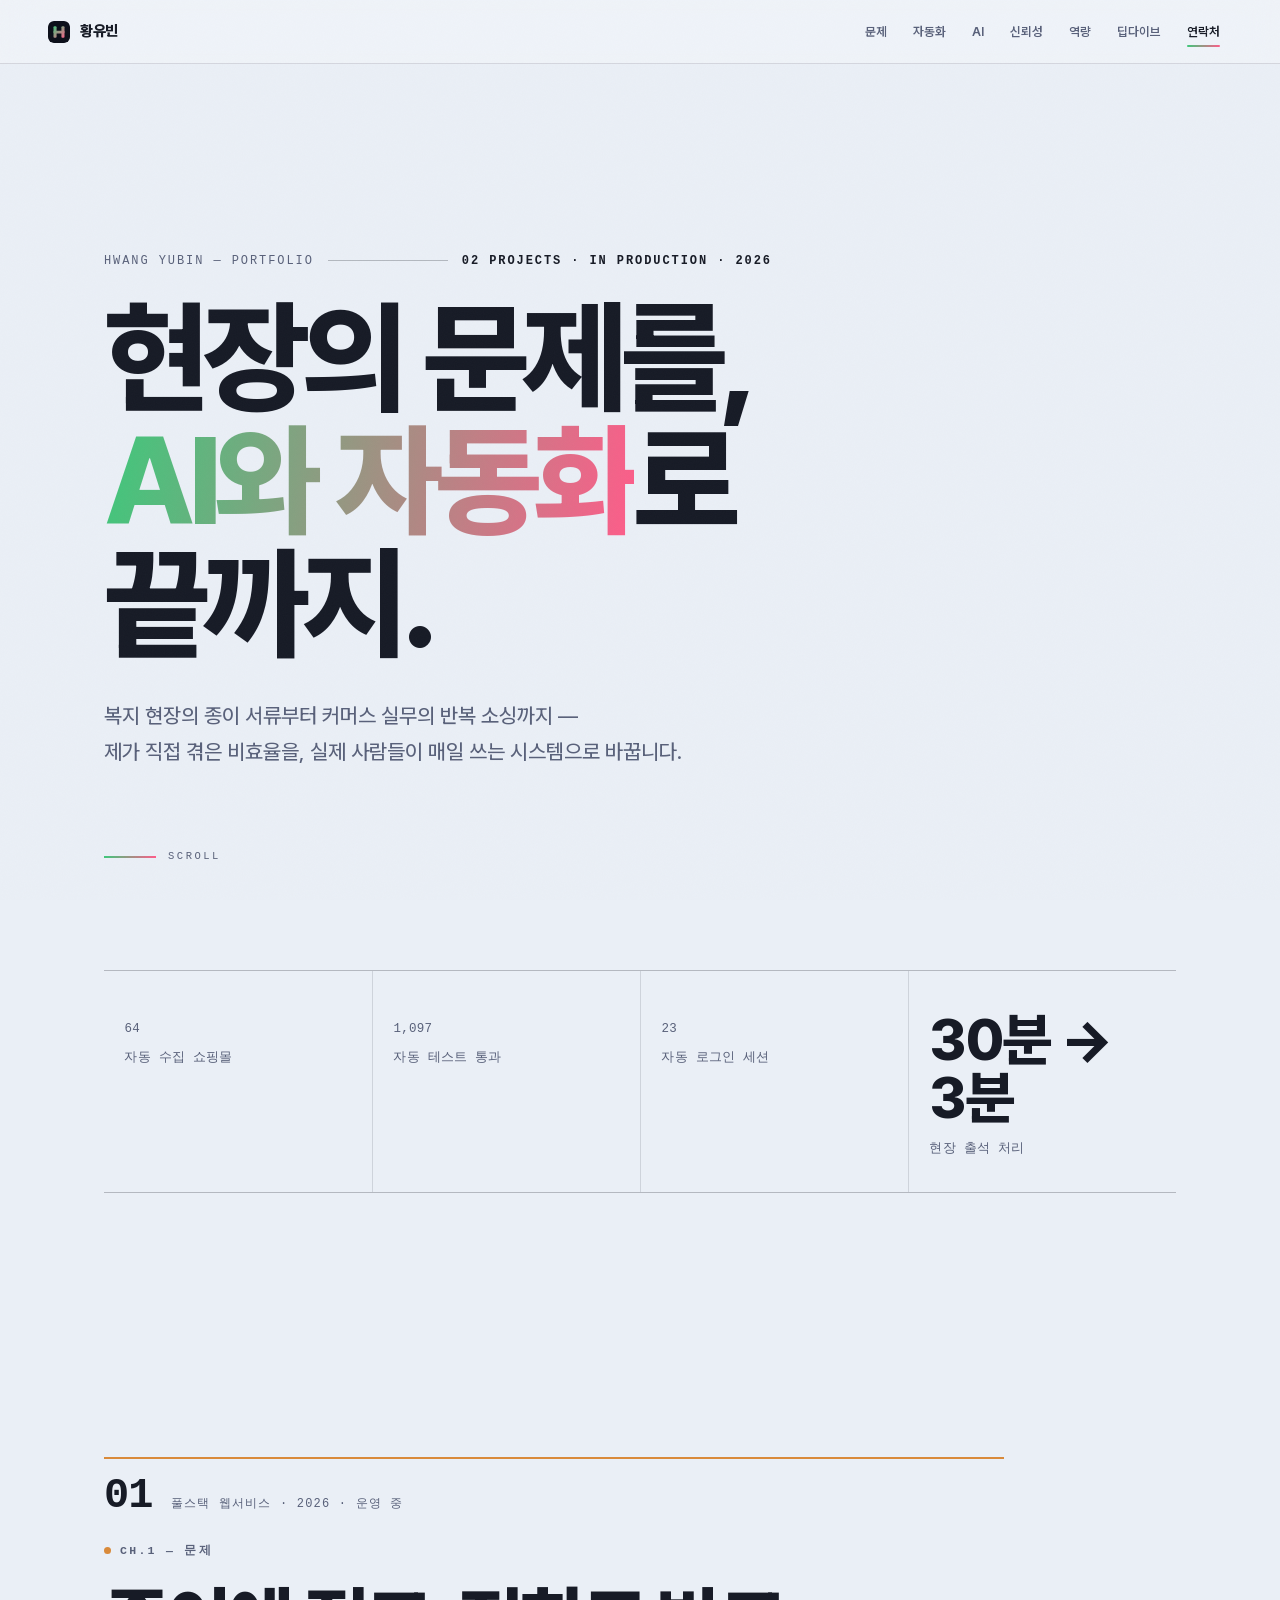
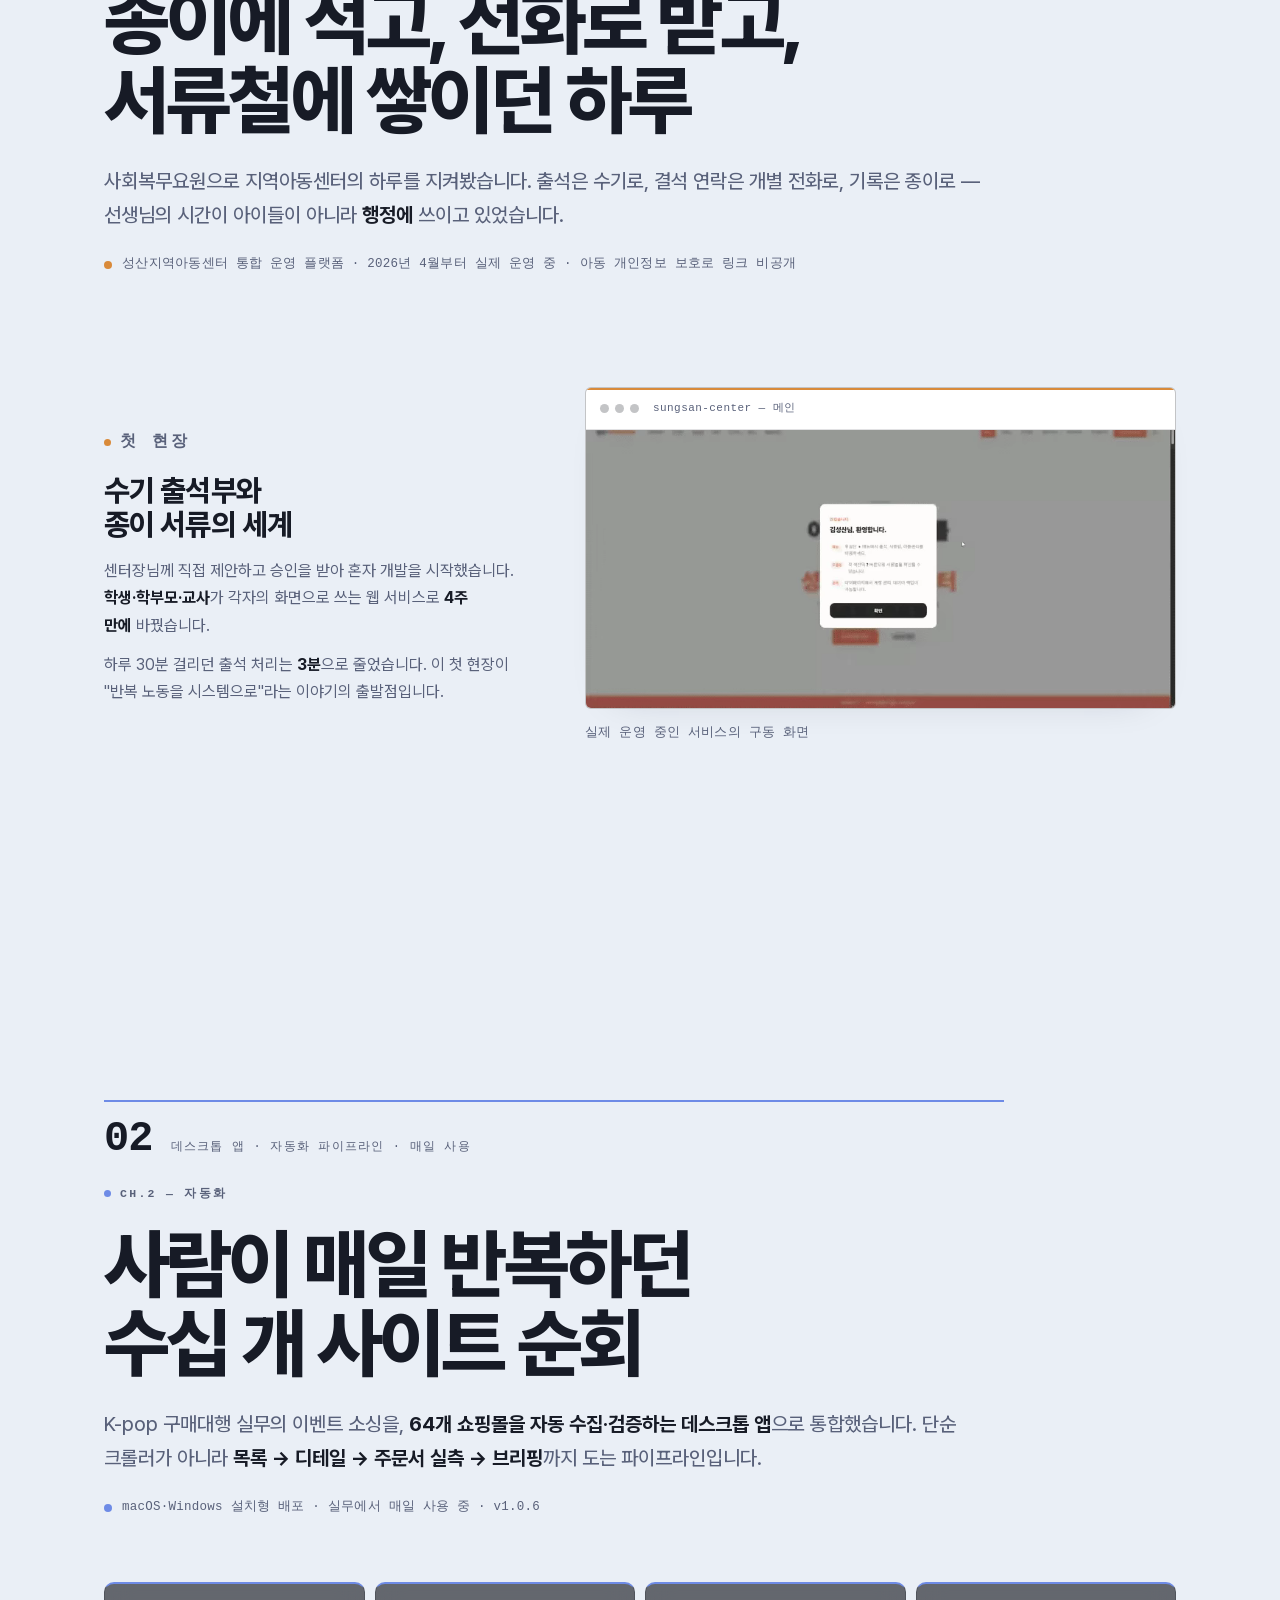
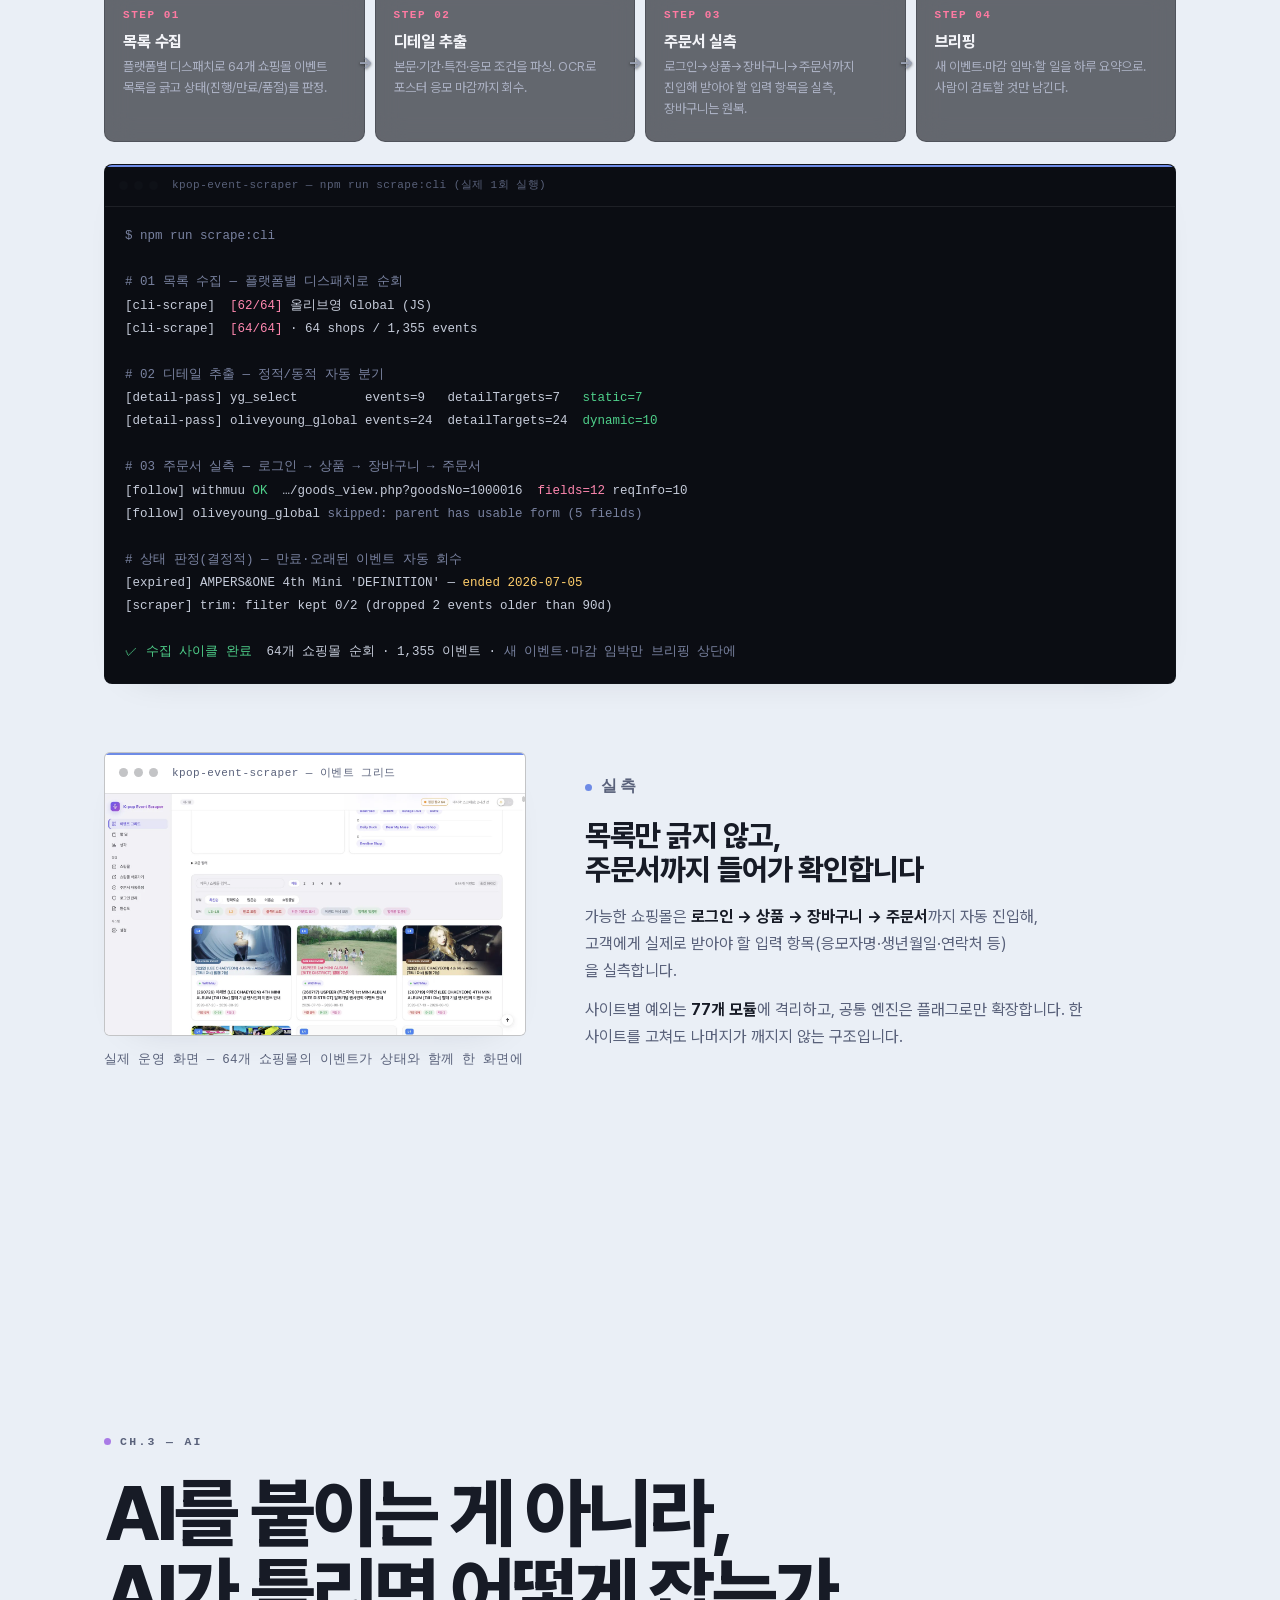
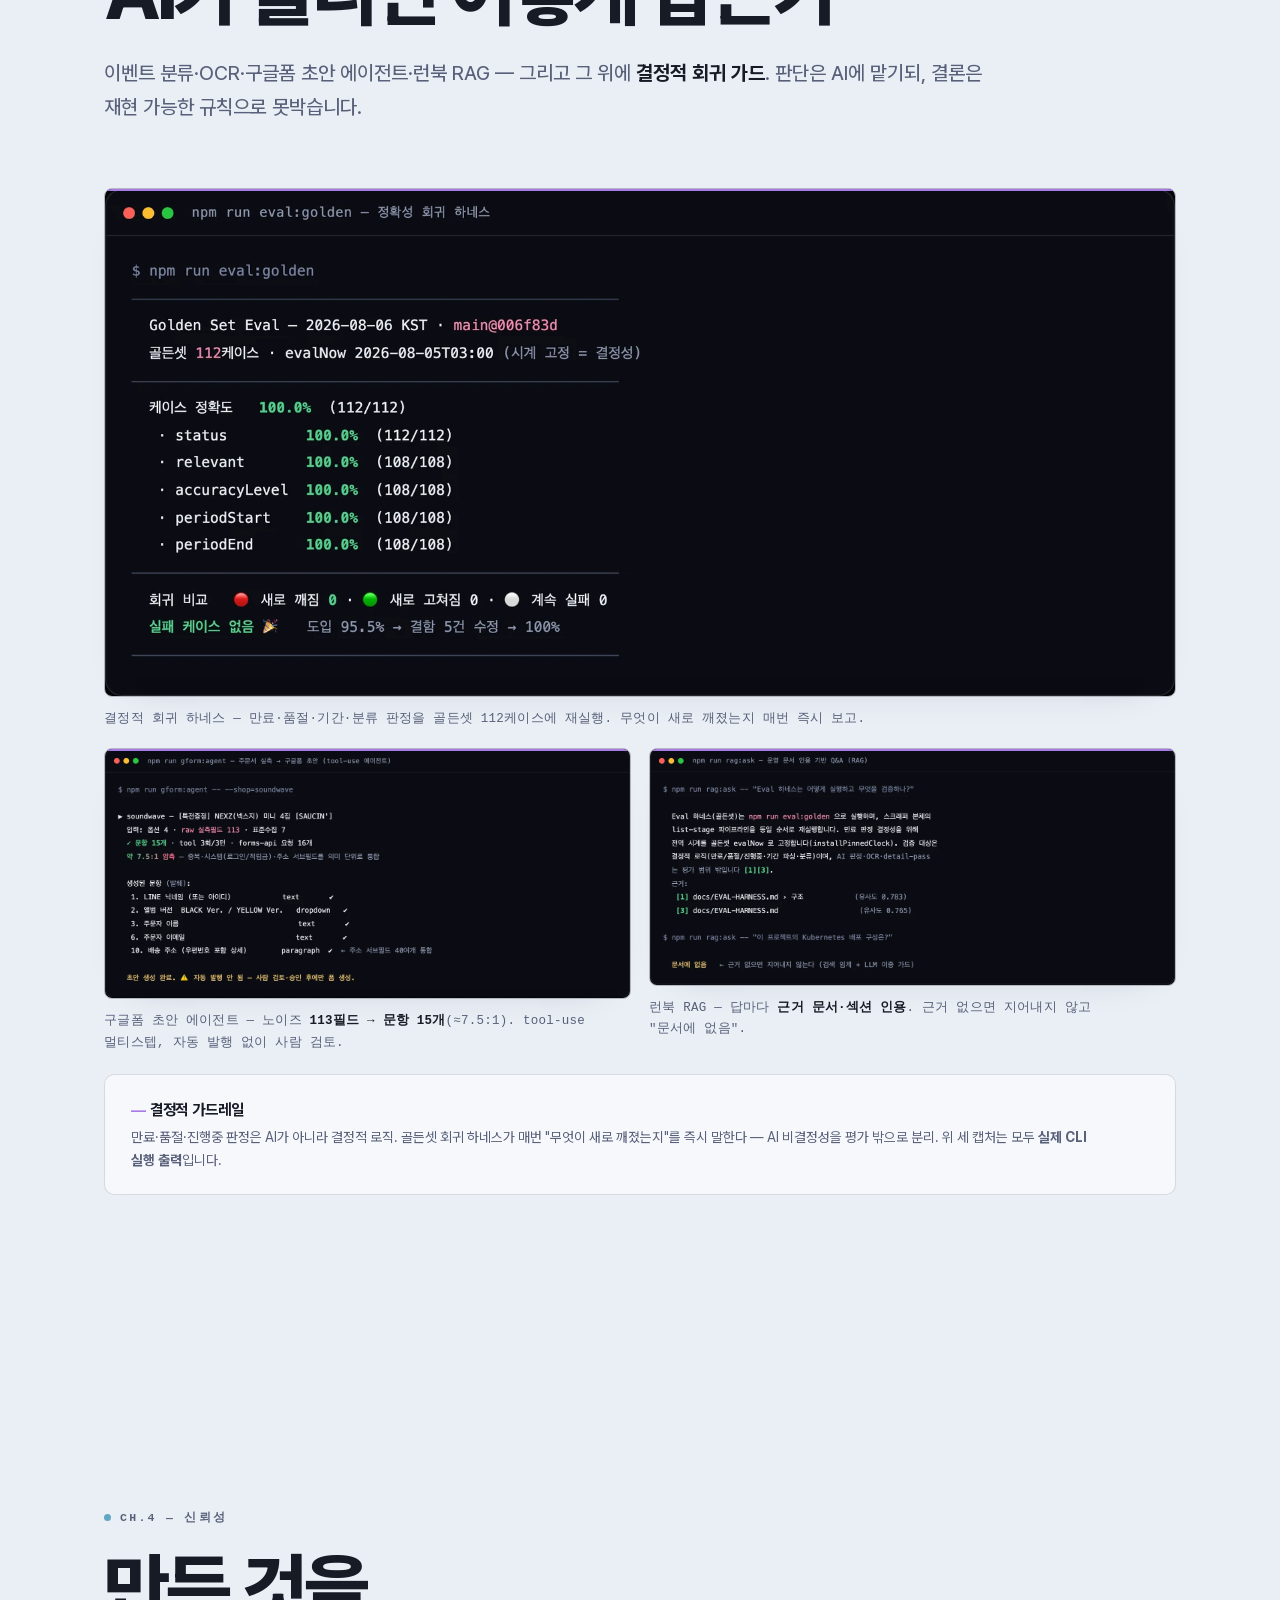
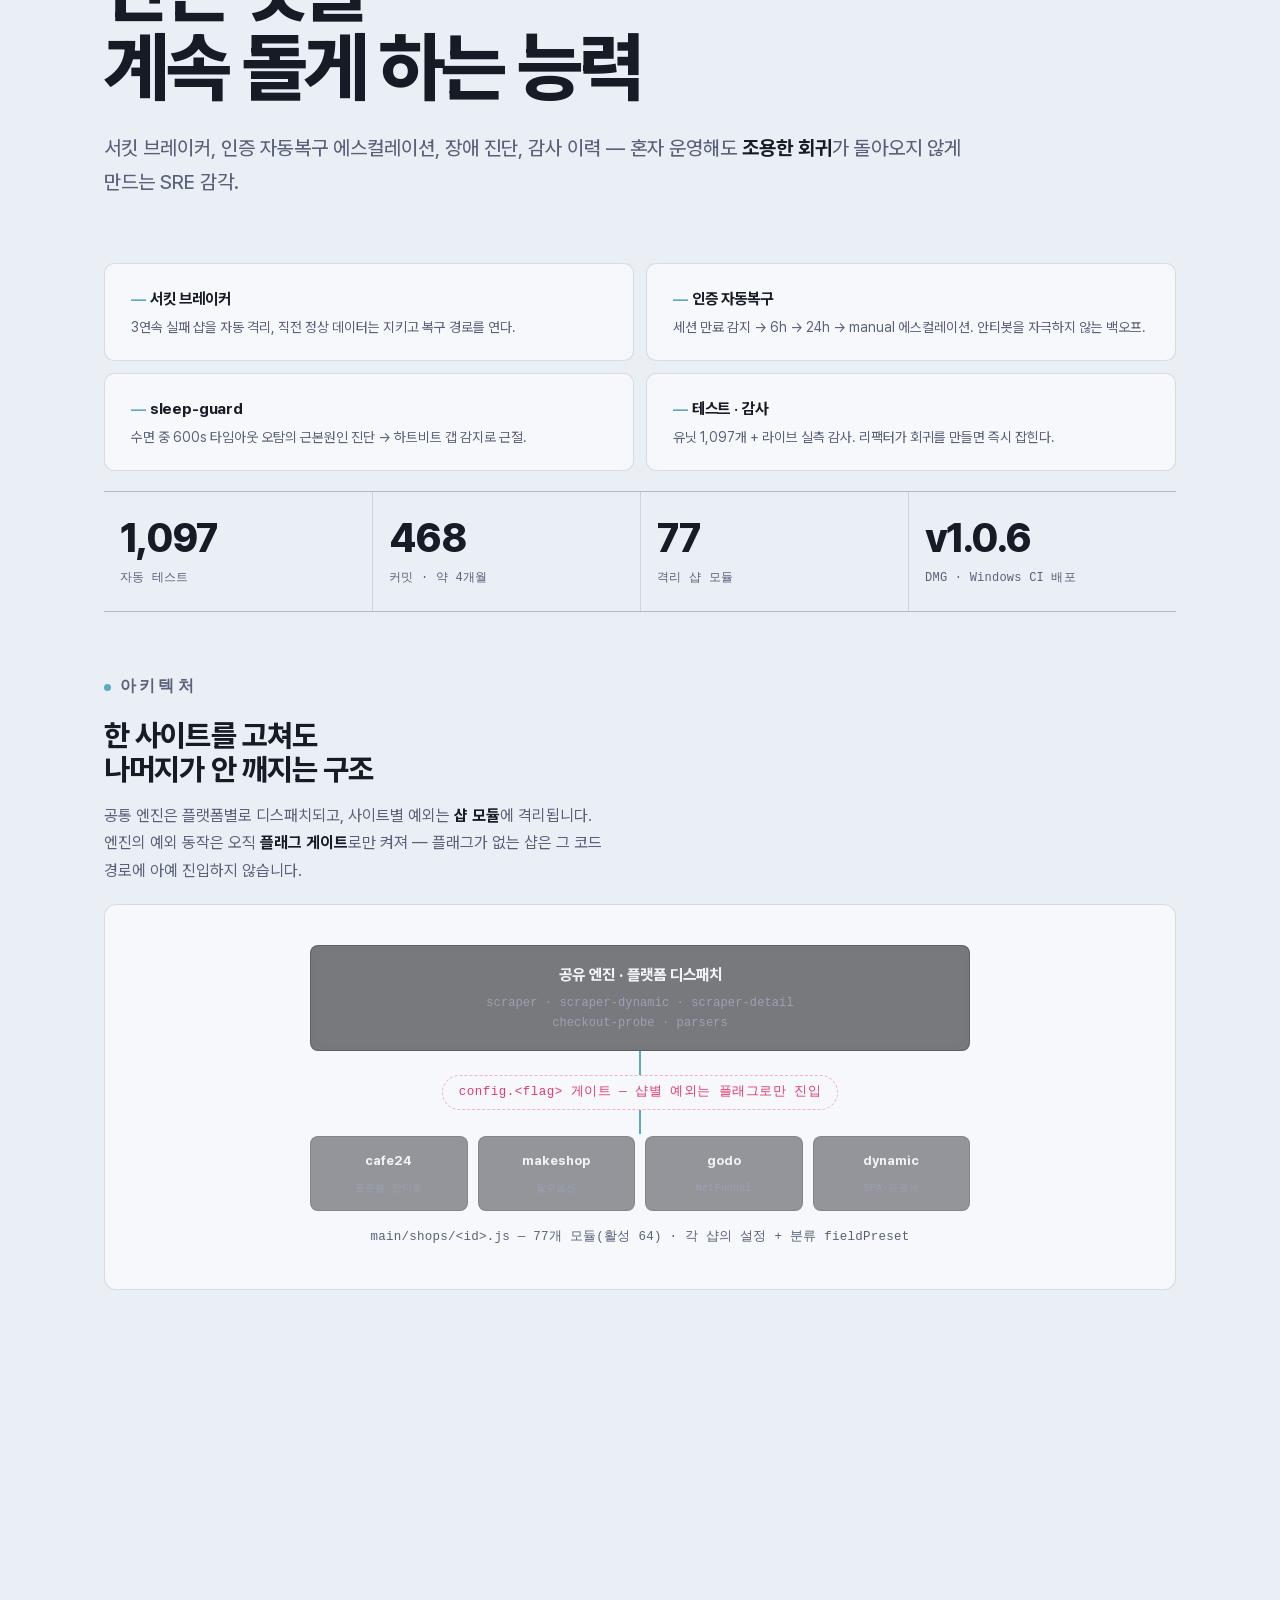
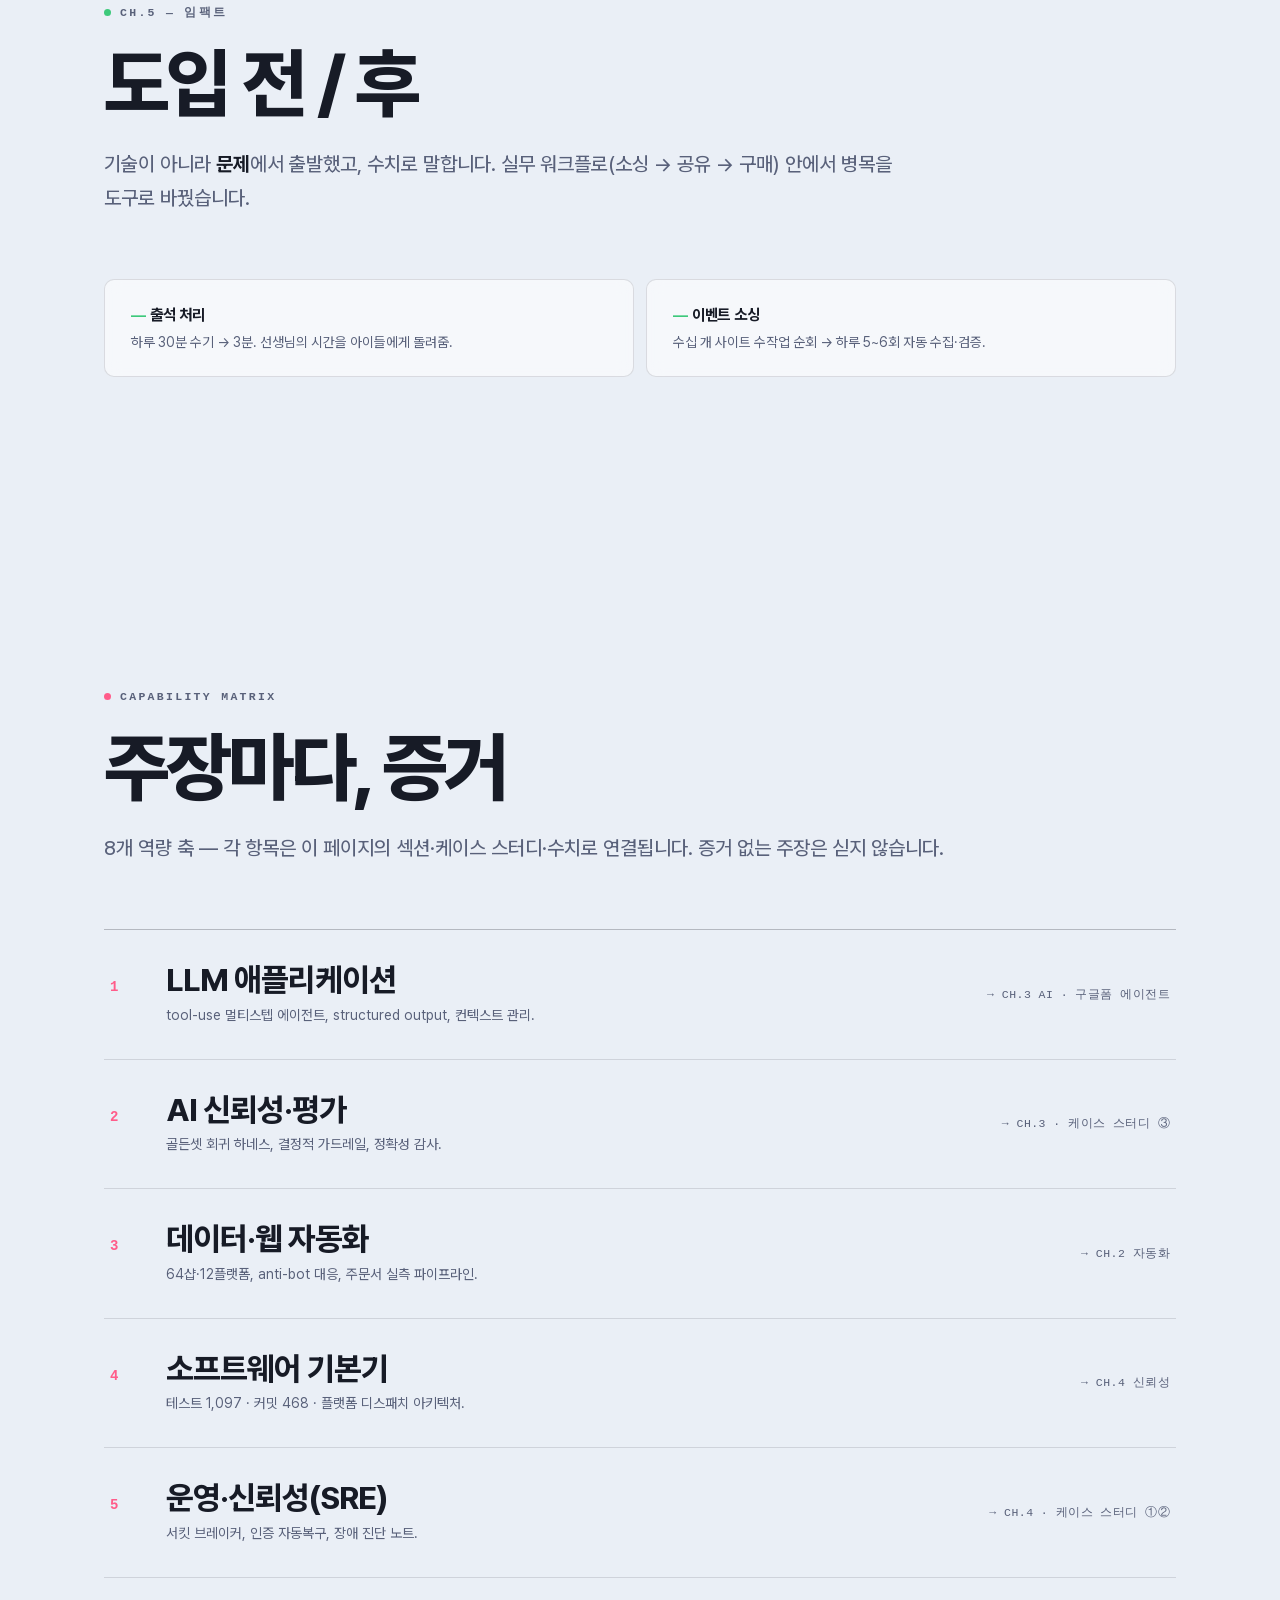
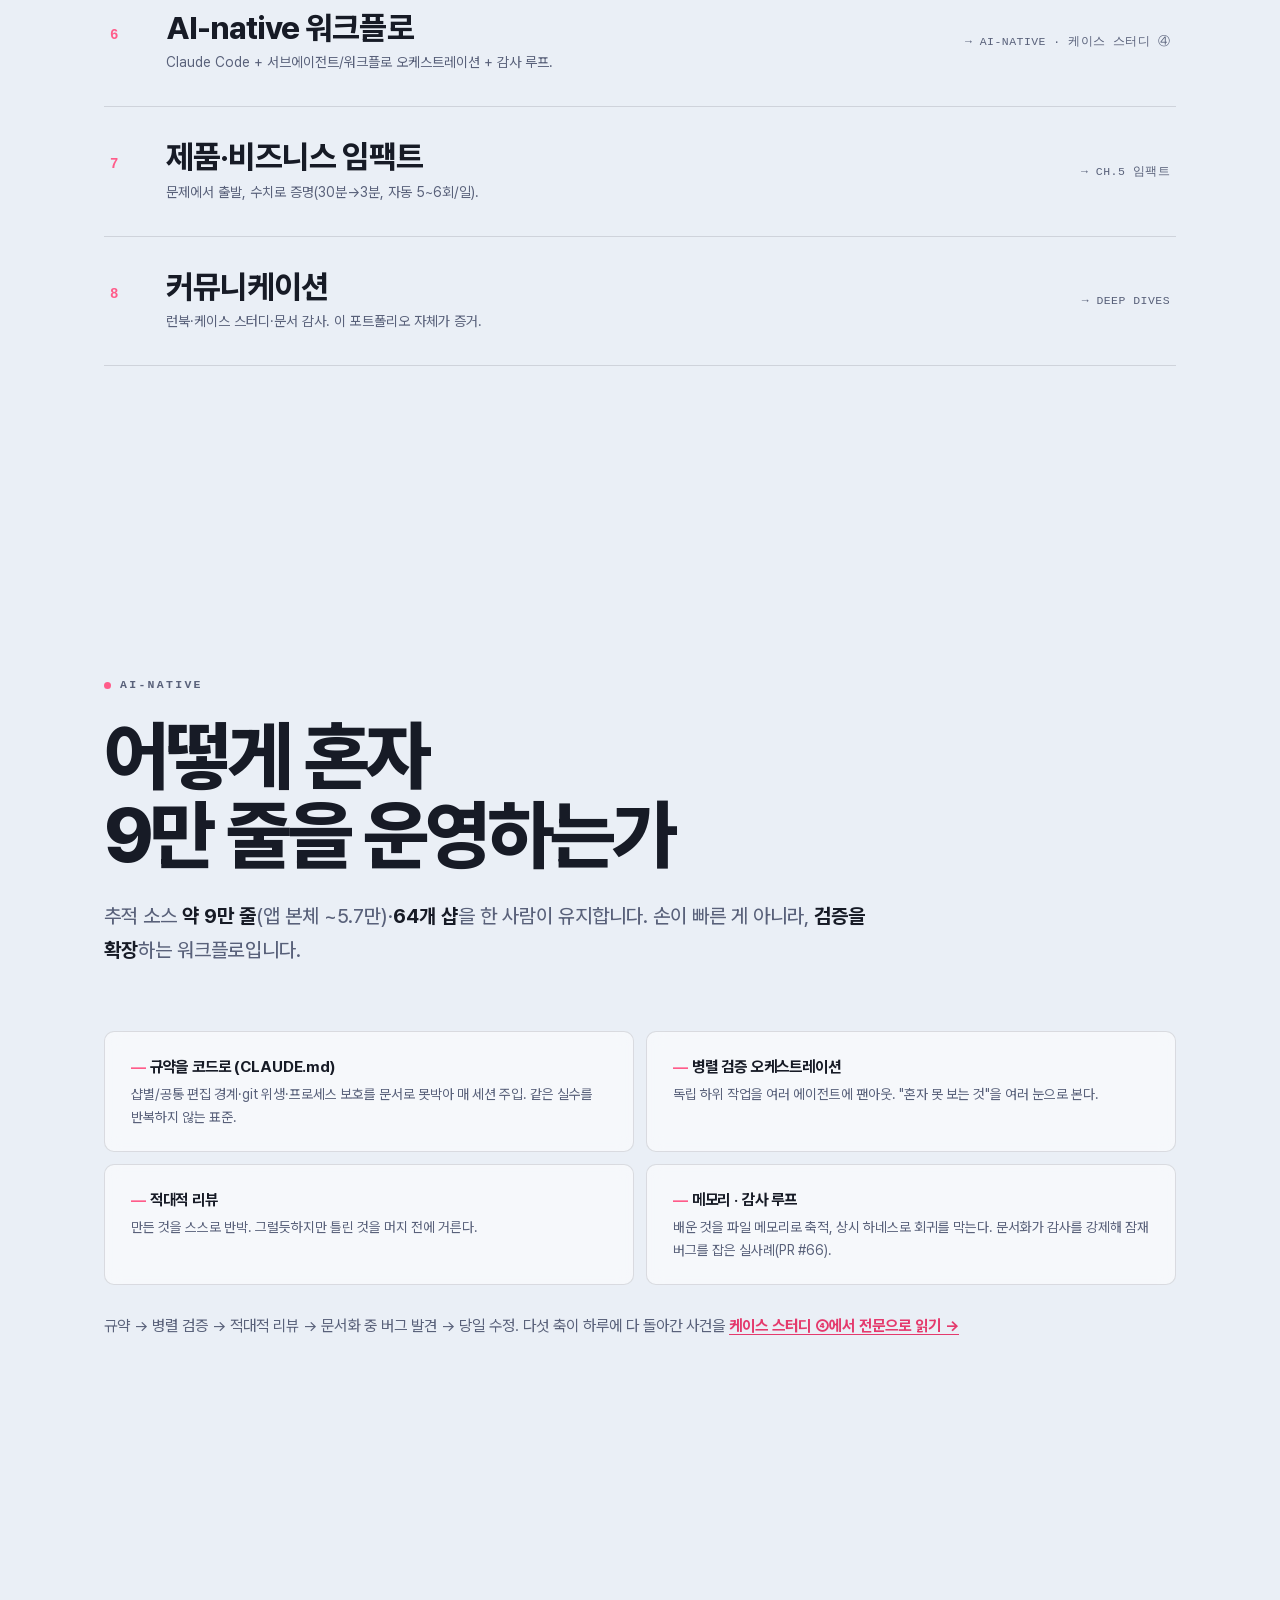
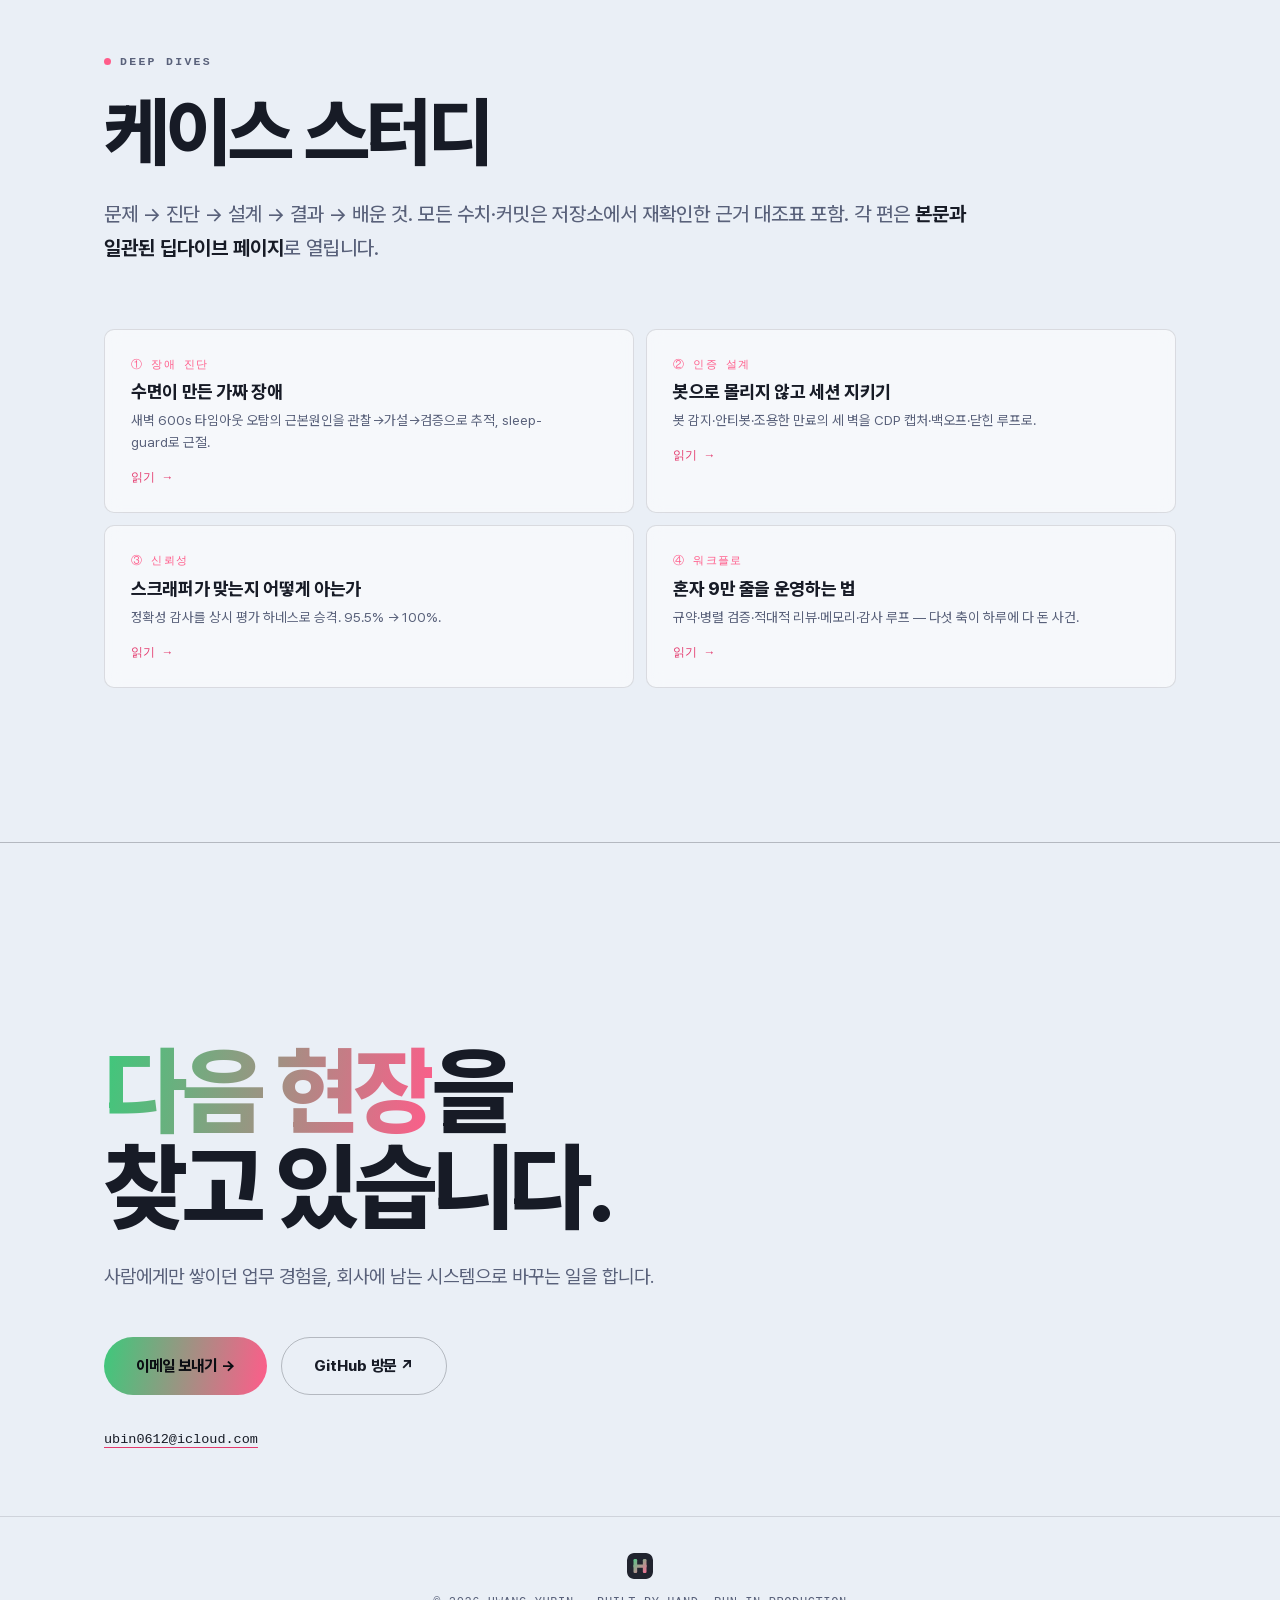
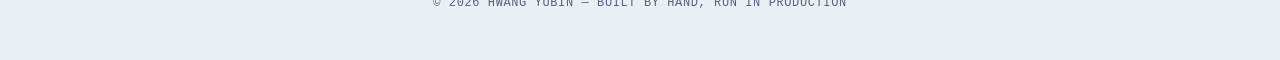
==== commit b09a6744: "portfolio: 에디토리얼 리디자인(v2) + Pretendard 서브셋 자체호스팅 - index.html: 엣지 헤더 · 매거진 커버(01/02) · 타이포그래픽 NUMBER" ====
--- a/index.html
+++ b/index.html
@@ -17,52 +17,62 @@
 <meta property="og:image:width" content="2400">
 <meta property="og:image:height" content="1260">
 <meta name="twitter:card" content="summary_large_image">
-<!-- 폰트: 외부 CDN 미사용(오프라인 폴백). 시스템 한글 폰트 스택으로 폴백 -->
+<!-- 폰트: 외부 CDN 미사용. Pretendard 서브셋을 자체 호스팅(assets/pretendard-subset.woff2)해
+     어떤 환경에서도 동일한 타이포로 렌더. 미로드 시 시스템 한글 폰트로 폴백 -->
+<link rel="preload" href="assets/pretendard-subset.woff2" as="font" type="font/woff2" crossorigin>
 <style>
+@font-face{
+  font-family:'PretendardKR';
+  src:url('assets/pretendard-subset.woff2') format('woff2');
+  font-weight:45 930; font-style:normal; font-display:swap;
+}
 /* ============================================================
-   두 세계 토큰 — 하루가 스크롤로 지나간다: 새벽(hero) → 낮(문제/성산)
-   → 노을(전환) → 밤(자동화~끝). 텍스트/카드 토큰은 가독성을 위해
-   dawn/day/night 3단 이산 전환, 하늘(.sky)은 --day(0→1) 연속 스크럽.
+   에디토리얼 진화 (v2) — 시그니처 낮→밤 하늘은 유지하되
+   매거진 규율을 얹는다: 챕터당 무드컬러 1개 · 오버사이즈 그로테스크
+   · 하이라인(그림자 최소) · 크롭 미디어 · 프로젝트=매거진 커버
+   · 오버사이즈 서비스 타이포 · 결정적 컨택트 피날레.
+   토큰/월드 전환(dawn/day/night)은 v1과 동일하게 유지.
    브랜드 그라데이션: #3DC97B(낮 초록) → #FF5C8A(밤 핑크)
    ============================================================ */
 @property --day{ syntax:'<number>'; inherits:true; initial-value:0; }
 
 :root{
   --day:0;                 /* 0 = 새벽/낮, 1 = 밤. 스크롤 스크럽으로 구동 */
-  --bg:#08090C; --card:#0E1016; --glass:rgba(255,255,255,.045);
+  --bg:#08090C; --card:#0E1016; --glass:rgba(255,255,255,.035);
   --ink:#F2F3F7; --muted:#9AA1B3;
-  --line:rgba(255,255,255,.09); --line-strong:rgba(255,255,255,.16);
+  --line:rgba(255,255,255,.10); --line-strong:rgba(255,255,255,.20);
   --accent:#FF5C8A; --accent-ink:#0B0D12;
-  --accent-soft:rgba(255,92,138,.10); --accent-glow:rgba(255,92,138,.45);
-  --nav-bg:rgba(8,9,12,.55);
-  --shadow:0 30px 80px -30px rgba(0,0,0,.7);
+  --accent-soft:rgba(255,92,138,.10); --accent-glow:rgba(255,92,138,.40);
+  --nav-bg:rgba(8,9,12,.62);
+  --shadow:0 14px 44px -30px rgba(0,0,0,.6);   /* 에디토리얼: 그림자 대폭 축소 */
   --g1:#3DC97B; --g2:#FF5C8A;
   --grad:linear-gradient(100deg,var(--g1),var(--g2));
-  --font-sans:"Pretendard Variable",Pretendard,-apple-system,BlinkMacSystemFont,"Apple SD Gothic Neo","Segoe UI","Malgun Gothic",sans-serif;
+  --mood:var(--accent);   /* 챕터별 무드컬러(섹션에서 override). 기본=월드 액센트 */
+  --font-sans:"PretendardKR","Pretendard Variable",Pretendard,-apple-system,BlinkMacSystemFont,"Apple SD Gothic Neo","Segoe UI","Malgun Gothic",sans-serif;
   --font-mono:ui-monospace,"SF Mono",Menlo,Consolas,monospace;
 }
 /* 새벽 — 차가운 안개빛 (hero / numbers) */
 body.dawn{
   background-color:#eaeff6;
-  --card:#FFFFFF; --glass:rgba(255,255,255,.62);
+  --card:#FFFFFF; --glass:rgba(255,255,255,.55);
   --ink:#171B26; --muted:#59617A;
-  --line:rgba(23,27,38,.10); --line-strong:rgba(23,27,38,.20);
+  --line:rgba(23,27,38,.13); --line-strong:rgba(23,27,38,.26);
   --accent:#E43A6D; --accent-ink:#FFFFFF;
-  --accent-soft:rgba(228,58,109,.08); --accent-glow:rgba(228,58,109,.40);
-  --nav-bg:rgba(242,244,249,.66);
-  --shadow:0 30px 70px -34px rgba(23,27,38,.28);
+  --accent-soft:rgba(228,58,109,.08); --accent-glow:rgba(228,58,109,.36);
+  --nav-bg:rgba(242,244,249,.72);
+  --shadow:0 14px 40px -32px rgba(23,27,38,.24);
   --g1:#1F8A4E; --g2:#E43A6D;
 }
 /* 낮 — 따뜻한 종이빛 (문제 / 성산 현장) */
 body.day{
   background-color:#f3efe6;
-  --card:#FFFFFF; --glass:rgba(255,255,255,.66);
+  --card:#FFFFFF; --glass:rgba(255,255,255,.58);
   --ink:#1E231D; --muted:#5C635A;
-  --line:rgba(31,36,30,.12); --line-strong:rgba(31,36,30,.22);
+  --line:rgba(31,36,30,.15); --line-strong:rgba(31,36,30,.28);
   --accent:#2E7D4F; --accent-ink:#FFFFFF;
-  --accent-soft:rgba(46,125,79,.10); --accent-glow:rgba(46,158,91,.45);
-  --nav-bg:rgba(250,248,243,.66);
-  --shadow:0 30px 70px -32px rgba(31,36,30,.25);
+  --accent-soft:rgba(46,125,79,.10); --accent-glow:rgba(46,158,91,.40);
+  --nav-bg:rgba(250,248,243,.72);
+  --shadow:0 14px 40px -32px rgba(31,36,30,.22);
   --g1:#1F8A4E; --g2:#E43A6D;
 }
 /* 밤 — 딥블랙 (자동화~끝). :root 기본값 사용 */
@@ -71,8 +81,7 @@
 html{scroll-behavior:smooth;background:#05060A}
 body{
   font-family:var(--font-sans);
-  /* 실제 배경은 .sky(z-index:-3)가 덮지만, 이 색이 대비 계산·forced-colors 폴백의 backdrop.
-     세계별로 하늘 톤과 맞춰 텍스트 대비를 보장(밤=딥다크, 새벽/낮=밝음). */
+  /* 실제 배경은 .sky(z-index:-3)가 덮지만, 이 색이 대비 계산·forced-colors 폴백의 backdrop. */
   background:#0a0b0f;color:var(--ink);line-height:1.7;
   transition:color .8s ease,background-color .8s ease;
   overflow-x:hidden;-webkit-font-smoothing:antialiased;
@@ -85,20 +94,18 @@
 
 /* ============================================================
    시그니처 장면 — 스크롤로 스크럽되는 하늘 (핀 고정 = fixed 배경)
-   day/dusk/night 3개 레이어 opacity 를 --day 로 크로스페이드,
-   해·달은 --day 로 호(arc)를 그리며 지나간다.
    ============================================================ */
 .sky{position:fixed;inset:0;z-index:-3;overflow:hidden;pointer-events:none;contain:strict}
 .sky-layer{position:absolute;inset:0}
-.sky-day{  /* 낮 하늘: 위 하늘색 → 아래 종이빛 지평선. day<~0.55 까지 밝게 유지 */
+.sky-day{
   background:linear-gradient(180deg,#bcd6f2 0%,#dbe8f3 42%,#F7F1E6 100%);
   opacity:clamp(0, calc((0.72 - var(--day)) * 3.2), 1);
 }
-.sky-dusk{ /* 노을: 삼각 밴드, ~0.72 에서 최대 (밝은 낮이 끝난 뒤 물듦) */
+.sky-dusk{
   background:linear-gradient(180deg,#241a3a 0%,#6f3568 28%,#E4638A 60%,#F5A65E 100%);
   opacity:min( clamp(0, calc((var(--day) - 0.44) * 3.6), 1), clamp(0, calc((1 - var(--day)) * 3.4), 1) );
 }
-.sky-night{ /* 밤: 딥블랙 + 바닥 미묘한 자보라. 후반부에 차오름 */
+.sky-night{
   background:radial-gradient(120% 80% at 50% 0%,#0c1020 0%,#07080e 55%,#0a0710 100%);
   opacity:clamp(0, calc((var(--day) - 0.52) * 2.3), 1);
 }
@@ -114,7 +121,6 @@
     radial-gradient(1.3px 1.3px at 70% 42%,#eef2ff,transparent);
   background-repeat:no-repeat;
 }
-/* 해·달 — 같은 호를 그리며 지난다. --arc: 0..1..0 (정오에 최고) */
 .celestial{
   --arc:calc(4 * var(--day) * (1 - var(--day)));
   position:absolute;left:50%;top:16vh;width:132px;height:132px;margin-left:-66px;
@@ -129,193 +135,214 @@
   background:radial-gradient(circle at 38% 36%,#F6F8FF 0%,#D3DAEE 62%,rgba(200,210,230,0) 74%);
   box-shadow:0 0 60px 12px rgba(210,220,245,.30);}
 
-/* 그레인 질감 */
+/* 그레인 질감 (유일하게 남기는 텍스처) */
 .grain{position:fixed;inset:0;z-index:2000;pointer-events:none;opacity:.045;
   background-image:url("data:image/svg+xml,%3Csvg xmlns='http://www.w3.org/2000/svg' width='180' height='180'%3E%3Cfilter id='n'%3E%3CfeTurbulence type='fractalNoise' baseFrequency='0.9' numOctaves='2'/%3E%3C/filter%3E%3Crect width='100%25' height='100%25' filter='url(%23n)' opacity='0.5'/%3E%3C/svg%3E");}
 
-/* ============ 진행선 + 플로팅 네비 ============ */
+/* ============ 진행선 + 엣지 앵커 헤더 ============ */
 .progress{position:fixed;top:0;left:0;height:2.5px;width:0;z-index:120;background:var(--grad)}
 .nav{
-  position:fixed;top:16px;left:50%;transform:translateX(-50%);z-index:110;
-  display:flex;align-items:center;gap:8px;
-  padding:7px 8px 7px 16px;border-radius:999px;white-space:nowrap;
-  background:var(--nav-bg);border:1px solid var(--line);
-  -webkit-backdrop-filter:blur(20px) saturate(1.5);backdrop-filter:blur(20px) saturate(1.5);
-  box-shadow:0 12px 40px -18px rgba(0,0,0,.5);
+  position:fixed;top:0;left:0;right:0;z-index:110;
+  display:flex;align-items:center;justify-content:space-between;
+  padding:13px clamp(18px,4.4vw,48px);
+  background:var(--nav-bg);border-bottom:1px solid var(--line);
+  -webkit-backdrop-filter:blur(18px) saturate(1.4);backdrop-filter:blur(18px) saturate(1.4);
   transition:background-color .8s ease,border-color .8s ease;
 }
-.nav-name{display:flex;align-items:center;gap:9px;font-weight:800;font-size:14px;
-  letter-spacing:-.01em;text-decoration:none;margin-right:6px}
-.nav-name img{width:21px;height:21px;border-radius:6px}
+.nav-name{display:flex;align-items:center;gap:10px;font-weight:800;font-size:15px;
+  letter-spacing:-.02em;text-decoration:none}
+.nav-name img{width:22px;height:22px;border-radius:6px}
 .nav-links{display:flex;gap:2px;list-style:none}
-.nav-links a{display:block;padding:7px 12px;border-radius:999px;font-size:12.5px;font-weight:600;
-  color:var(--muted);text-decoration:none;transition:color .22s,background-color .22s}
+.nav-links a{display:block;padding:8px 12px;border-radius:8px;font-size:12.5px;font-weight:600;
+  color:var(--muted);text-decoration:none;position:relative;transition:color .22s}
 .nav-links a:hover{color:var(--ink)}
-.nav-links a.active{background:var(--grad);color:#0B0D12}
+.nav-links a.active{color:var(--ink)}
+.nav-links a.active::after{content:"";position:absolute;left:12px;right:12px;bottom:3px;height:2px;
+  border-radius:2px;background:var(--grad)}
 @media (max-width:820px){
-  .nav{top:10px;padding:6px 7px 6px 12px;max-width:94vw;overflow-x:auto;-ms-overflow-style:none;scrollbar-width:none}
-  .nav::-webkit-scrollbar{display:none}
+  .nav{padding:10px 14px}
   .nav-name span{display:none}
-  .nav-links a{padding:6px 9px;font-size:11.5px}
+  .nav-links{max-width:76vw;overflow-x:auto;-ms-overflow-style:none;scrollbar-width:none}
+  .nav-links::-webkit-scrollbar{display:none}
+  .nav-links a{padding:7px 9px;font-size:11.5px}
 }
 
 /* ============ 공통 ============ */
-.wrap{max-width:1120px;margin:0 auto;padding:0 clamp(20px,4vw,48px)}
-section{scroll-margin-top:84px;position:relative}
-h1,h2,h3{letter-spacing:-.035em;text-wrap:balance;line-height:1.18}
+.wrap{max-width:1200px;margin:0 auto;padding:0 clamp(22px,5.2vw,64px)}
+section{scroll-margin-top:78px;position:relative}
+h1,h2,h3{letter-spacing:-.04em;text-wrap:balance;line-height:1.12}
 .grad-text{background:var(--grad);-webkit-background-clip:text;background-clip:text;color:transparent}
-.eyebrow{display:inline-flex;align-items:center;gap:8px;font-family:var(--font-mono);
-  font-size:12px;font-weight:600;letter-spacing:.16em;color:var(--muted);
-  border:1px solid var(--line);border-radius:999px;padding:6px 14px;
-  transition:border-color .8s ease,color .8s ease}
-.eyebrow::before{content:"";width:6px;height:6px;border-radius:50%;background:var(--grad)}
-.reveal{opacity:0;transform:translateY(28px);
+.eyebrow{display:inline-flex;align-items:center;gap:9px;font-family:var(--font-mono);
+  font-size:11.5px;font-weight:600;letter-spacing:.2em;color:var(--muted);text-transform:uppercase}
+.eyebrow::before{content:"";width:7px;height:7px;border-radius:50%;background:var(--mood);
+  transition:background-color .5s ease}
+.reveal{opacity:0;transform:translateY(26px);
   transition:opacity .8s cubic-bezier(.2,.6,.2,1),transform .8s cubic-bezier(.2,.6,.2,1)}
 .reveal.on{opacity:1;transform:none}
-.reveal[data-delay="1"]{transition-delay:.12s}
-.reveal[data-delay="2"]{transition-delay:.24s}
-.reveal[data-delay="3"]{transition-delay:.36s}
+.reveal[data-delay="1"]{transition-delay:.10s}
+.reveal[data-delay="2"]{transition-delay:.20s}
+.reveal[data-delay="3"]{transition-delay:.30s}
 
 /* ============ 0. HERO — 새벽 ============ */
 .hero{min-height:100svh;position:relative;overflow:clip;
-  display:flex;flex-direction:column;align-items:center;justify-content:center;
-  text-align:center;padding:110px 20px 0}
-.hero .eyebrow{margin-bottom:30px}
-.hero h1{font-size:clamp(44px,8.6vw,116px);font-weight:800;letter-spacing:-.05em;line-height:1.06}
-.hero p.lede{margin-top:30px;font-size:clamp(16px,2vw,20px);color:var(--muted);max-width:36em;font-weight:450}
-@keyframes rise{from{opacity:0;transform:translateY(26px)}to{opacity:1;transform:none}}
-.hero .eyebrow{animation:rise .8s .05s both}
+  display:flex;flex-direction:column;justify-content:center;
+  padding:120px clamp(22px,5.2vw,64px) 0;max-width:1200px;margin:0 auto}
+.hero-meta{display:flex;align-items:center;gap:14px;font-family:var(--font-mono);
+  font-size:12px;letter-spacing:.16em;color:var(--muted);margin-bottom:26px;text-transform:uppercase}
+.hero-meta b{color:var(--ink);font-weight:700}
+.hero-meta .bar{flex:1;max-width:120px;height:1px;background:var(--line-strong)}
+.hero h1{font-size:clamp(46px,9.6vw,138px);font-weight:800;letter-spacing:-.055em;line-height:1.0}
+.hero p.lede{margin-top:32px;font-size:clamp(16px,2vw,21px);color:var(--muted);max-width:34em;font-weight:450}
+@keyframes rise{from{opacity:0;transform:translateY(24px)}to{opacity:1;transform:none}}
+.hero-meta{animation:rise .8s .05s both}
 .hero h1{animation:rise .9s .18s both}
 .hero p.lede{animation:rise .9s .34s both}
-.hero-cue{position:absolute;bottom:38px;left:50%;transform:translateX(-50%);
-  display:flex;flex-direction:column;align-items:center;gap:10px;color:var(--muted);
+.hero-cue{position:absolute;bottom:34px;left:clamp(22px,5.2vw,64px);
+  display:flex;align-items:center;gap:12px;color:var(--muted);
   font-family:var(--font-mono);font-size:10.5px;letter-spacing:.24em;animation:rise .9s .6s both}
-.cue-line{width:1.5px;height:54px;background:var(--line);position:relative;overflow:hidden}
+.cue-line{width:52px;height:1.5px;background:var(--line);position:relative;overflow:hidden}
 .cue-line::after{content:"";position:absolute;inset:0;background:var(--grad);
   animation:cue 2.1s cubic-bezier(.6,0,.3,1) infinite}
-@keyframes cue{0%{transform:translateY(-100%)}55%{transform:translateY(0)}100%{transform:translateY(100%)}}
-
-/* ============ 1. NUMBERS ============ */
-.numbers{padding:clamp(40px,7vw,90px) 0 clamp(70px,10vw,120px)}
-.num-grid{display:grid;grid-template-columns:repeat(4,1fr);gap:14px}
-.num-grid > div{background:var(--glass);border:1px solid var(--line);border-radius:18px;
-  padding:32px 16px 26px;text-align:center;
-  -webkit-backdrop-filter:blur(10px);backdrop-filter:blur(10px);
-  transition:background-color .8s ease,border-color .8s ease}
-.num-grid strong{display:block;font-size:clamp(28px,4.4vw,46px);font-weight:800;
-  letter-spacing:-.035em;font-variant-numeric:tabular-nums;
-  background:var(--grad);-webkit-background-clip:text;background-clip:text;color:transparent}
-.num-grid span{font-size:13px;color:var(--muted);font-weight:500}
-@media (max-width:680px){.num-grid{grid-template-columns:repeat(2,1fr);gap:10px}}
+@keyframes cue{0%{transform:translateX(-100%)}55%{transform:translateX(0)}100%{transform:translateX(100%)}}
+
+/* ============ 1. NUMBERS — 타이포그래픽 스탯 행 ============ */
+.numbers{padding:clamp(30px,6vw,70px) 0 clamp(60px,9vw,110px)}
+.num-row{display:grid;grid-template-columns:repeat(4,1fr);
+  border-top:1px solid var(--line-strong);border-bottom:1px solid var(--line-strong)}
+.num-row > div{padding:clamp(24px,3.2vw,40px) clamp(14px,1.6vw,24px) clamp(20px,2.6vw,32px);
+  border-left:1px solid var(--line)}
+.num-row > div:first-child{border-left:0}
+.num-row strong{display:block;font-size:clamp(30px,4.8vw,58px);font-weight:800;
+  letter-spacing:-.045em;font-variant-numeric:tabular-nums;line-height:1;color:var(--ink)}
+.num-row span{display:block;margin-top:12px;font-size:12.5px;color:var(--muted);font-weight:500;
+  font-family:var(--font-mono);letter-spacing:.02em}
+@media (max-width:680px){
+  .num-row{grid-template-columns:repeat(2,1fr)}
+  .num-row > div:nth-child(3){border-left:0}
+  .num-row > div:nth-child(n+3){border-top:1px solid var(--line)}
+}
 
 /* ============ 챕터 공통 ============ */
-.chapter{padding:clamp(90px,13vw,170px) 0}
-.chapter-head{max-width:820px;margin-bottom:clamp(40px,6vw,72px)}
-.chapter-head .eyebrow{margin-bottom:20px}
-.chapter-head h2{font-size:clamp(32px,5.4vw,60px);font-weight:800;letter-spacing:-.045em}
-.chapter-head .oneliner{margin-top:20px;font-size:clamp(16px,2vw,19.5px);color:var(--muted);font-weight:450}
+.chapter{padding:clamp(84px,12vw,160px) 0}
+.chapter-head{max-width:900px;margin-bottom:clamp(38px,5.4vw,64px)}
+.chapter-head .eyebrow{margin-bottom:22px}
+.chapter-head h2{font-size:clamp(34px,6.2vw,76px);font-weight:800;letter-spacing:-.05em;line-height:1.04}
+.chapter-head .oneliner{margin-top:24px;font-size:clamp(16px,2vw,20px);color:var(--muted);font-weight:450;max-width:46em}
 .chapter-head .oneliner b{color:var(--ink);font-weight:700}
-.live-line{margin-top:20px;display:flex;align-items:flex-start;gap:9px;
+.live-line{margin-top:22px;display:flex;align-items:flex-start;gap:10px;
   font-family:var(--font-mono);font-size:12.5px;color:var(--muted);letter-spacing:.02em}
-.live-line i{width:8px;height:8px;border-radius:50%;background:var(--accent);flex:none;margin-top:6.5px;
-  animation:live 2.2s ease-out infinite;transition:background-color .8s ease}
+.live-line i{width:8px;height:8px;border-radius:50%;background:var(--mood);flex:none;margin-top:6.5px;
+  animation:live 2.2s ease-out infinite;transition:background-color .5s ease}
 @keyframes live{0%{box-shadow:0 0 0 0 var(--accent-glow)}70%{box-shadow:0 0 0 9px transparent}100%{box-shadow:0 0 0 0 transparent}}
 
-.block{display:grid;grid-template-columns:1fr 1fr;gap:clamp(32px,5vw,72px);align-items:center;padding:clamp(30px,5vw,60px) 0}
+/* 프로젝트 "매거진 커버" 헤더 (CH.1 / CH.2) */
+.cover-tag{display:flex;align-items:baseline;gap:18px;flex-wrap:wrap;
+  border-top:2px solid var(--mood);padding-top:16px;margin-bottom:18px;transition:border-color .5s ease}
+.cover-tag .no{font-family:var(--font-mono);font-size:clamp(26px,3.6vw,42px);font-weight:800;
+  letter-spacing:-.02em;line-height:1;color:var(--ink)}
+.cover-tag .meta{font-family:var(--font-mono);font-size:12px;letter-spacing:.1em;color:var(--muted);
+  text-transform:uppercase;line-height:1.5}
+
+/* 프로젝트 블록 (비대칭 12칼럼: 텍스트 5 / 미디어 7) */
+.block{display:grid;grid-template-columns:5fr 7fr;gap:clamp(30px,4.6vw,64px);align-items:center;
+  padding:clamp(26px,4vw,48px) 0}
 .block.flip .block-media{order:-1}
 .block-text .eyebrow{margin-bottom:18px}
-.block-text h3{font-size:clamp(22px,3vw,31px);font-weight:750;margin-bottom:16px}
-.block-text p{color:var(--muted);font-size:16px;max-width:31em}
+.block-text h3{font-size:clamp(21px,2.9vw,30px);font-weight:750;margin-bottom:16px;letter-spacing:-.03em}
+.block-text p{color:var(--muted);font-size:16px;max-width:32em}
 .block-text p + p{margin-top:12px}
 .block-text p b{color:var(--ink);font-weight:700}
-@media (max-width:820px){.block{grid-template-columns:1fr;gap:28px}.block.flip .block-media{order:0}}
-
-.glow{position:relative}
-.glow::before{content:"";position:absolute;inset:6% 2% 2% 2%;z-index:-1;border-radius:28px;
-  background:linear-gradient(120deg,rgba(61,201,123,.4),rgba(255,92,138,.4));filter:blur(42px);opacity:.5;transition:opacity .8s ease}
-body.day .glow::before,body.dawn .glow::before{opacity:.3}
-.frame{background:var(--card);border:1px solid var(--line-strong);border-radius:16px;overflow:hidden;box-shadow:var(--shadow);
+@media (max-width:820px){.block{grid-template-columns:1fr;gap:26px}.block.flip .block-media{order:0}}
+
+/* 미디어 프레임 — 하이라인 + 무드 상단선, 그림자 최소, 크롭 */
+.frame{background:var(--card);border:1px solid var(--line-strong);border-radius:6px;overflow:hidden;
+  box-shadow:var(--shadow);position:relative;
   transition:background-color .8s ease,border-color .8s ease,transform .5s cubic-bezier(.2,.6,.2,1)}
-.glow:hover .frame{transform:translateY(-4px)}
+.frame::before{content:"";position:absolute;top:0;left:0;right:0;height:2px;background:var(--mood);
+  z-index:2;transition:background-color .5s ease}
+.block-media:hover .frame{transform:translateY(-3px)}
 .frame-bar{display:flex;align-items:center;gap:6px;padding:11px 14px;border-bottom:1px solid var(--line)}
 .frame-bar i{width:9px;height:9px;border-radius:50%;background:var(--line-strong)}
 .frame-bar em{margin-left:8px;font-style:normal;font-family:var(--font-mono);font-size:11px;color:var(--muted);letter-spacing:.04em}
 .frame img,.frame video{width:100%;height:auto;display:block}
 .media-cap{margin-top:14px;font-size:12.5px;color:var(--muted);font-family:var(--font-mono);letter-spacing:.02em}
 
-/* 벤토 카드 그리드 (기술 포인트 / 파이프라인 등) */
-.bento{display:grid;grid-template-columns:repeat(12,1fr);gap:14px;margin-top:34px}
-.bento-card{grid-column:span 6;background:var(--glass);border:1px solid var(--line);border-radius:18px;
+/* 벤토 — 하이라인 카드 (플랫, 최소 라운드) */
+.bento{display:grid;grid-template-columns:repeat(12,1fr);gap:12px;margin-top:34px}
+.bento-card{grid-column:span 6;background:var(--glass);border:1px solid var(--line);border-radius:10px;
   padding:26px 26px 22px;position:relative;overflow:hidden;
-  -webkit-backdrop-filter:blur(10px);backdrop-filter:blur(10px);
+  -webkit-backdrop-filter:blur(8px);backdrop-filter:blur(8px);
   transition:background-color .8s ease,border-color .35s ease,transform .35s cubic-bezier(.2,.6,.2,1)}
-.bento-card:hover{transform:translateY(-3px);border-color:var(--line-strong)}
-.bento-card::after{content:"";position:absolute;inset:0 0 auto 0;height:1.5px;background:var(--grad);opacity:0;transition:opacity .35s ease}
+.bento-card:hover{transform:translateY(-2px);border-color:var(--line-strong)}
+.bento-card::after{content:"";position:absolute;inset:0 0 auto 0;height:2px;background:var(--mood);opacity:0;transition:opacity .35s ease}
 .bento-card:hover::after{opacity:1}
 .bento-card h3{font-size:15.5px;font-weight:700;margin-bottom:8px;letter-spacing:-.01em}
-.bento-card h3::before{content:"— ";background:var(--grad);-webkit-background-clip:text;background-clip:text;color:transparent}
+.bento-card h3::before{content:"— ";color:var(--mood)}
 .bento-card p{font-size:13.8px;color:var(--muted);line-height:1.65}
 .bento-card.wide{grid-column:span 12}
 @media (max-width:680px){.bento-card,.bento-card.wide{grid-column:span 12}}
 
-/* 파이프라인 스텝 (CH.2) */
-.pipe{display:grid;grid-template-columns:repeat(4,1fr);gap:12px;margin-top:34px}
-/* 고정 다크 서피스 — CH.2 는 노을 하늘 위라, 반투명이면 오른쪽 카드 대비가 씻긴다.
-   4장을 동일한 대비로 통일(배경·글자색을 세계 토큰과 무관하게 고정). */
-.pipe-step{background:rgba(11,13,19,.62);border:1px solid var(--line-strong);border-radius:16px;padding:22px 18px;
-  -webkit-backdrop-filter:blur(16px) saturate(1.2);backdrop-filter:blur(16px) saturate(1.2);position:relative;
-  transition:border-color .8s ease}
+/* 파이프라인 스텝 (CH.2) — 고정 다크 서피스, 하이라인 */
+.pipe{display:grid;grid-template-columns:repeat(4,1fr);gap:10px;margin-top:34px}
+.pipe-step{background:rgba(11,13,19,.60);border:1px solid var(--line-strong);border-radius:10px;padding:22px 18px;
+  -webkit-backdrop-filter:blur(14px) saturate(1.2);backdrop-filter:blur(14px) saturate(1.2);position:relative;
+  border-top:2px solid var(--mood);transition:border-color .5s ease}
 .pipe-step .n{font-family:var(--font-mono);font-size:11px;letter-spacing:.14em;color:#FF7AA2;font-weight:700}
-.pipe-step h3{font-size:16px;font-weight:750;margin:8px 0 6px;color:#F3F4F8}
+.pipe-step h3{font-size:16px;font-weight:750;margin:8px 0 6px;color:#F3F4F8;letter-spacing:-.01em}
 .pipe-step p{font-size:13px;color:#AAB0C2;line-height:1.6}
-.pipe-step:not(:last-child)::after{content:"→";position:absolute;right:-11px;top:50%;transform:translateY(-50%);
+.pipe-step:not(:last-child)::after{content:"→";position:absolute;right:-9px;top:50%;transform:translateY(-50%);
   color:#9AA1B3;font-weight:700;z-index:1;text-shadow:0 1px 3px rgba(0,0,0,.6)}
 @media (max-width:820px){.pipe{grid-template-columns:repeat(2,1fr)}.pipe-step:nth-child(2n)::after{display:none}}
 @media (max-width:480px){.pipe{grid-template-columns:1fr}.pipe-step::after{display:none}}
 
-/* 스탯 */
-.stats{display:grid;grid-template-columns:repeat(4,1fr);gap:14px;margin-top:34px}
-.stat{background:var(--glass);border:1px solid var(--line);border-radius:18px;padding:28px 16px 24px;text-align:center;
-  -webkit-backdrop-filter:blur(10px);backdrop-filter:blur(10px);transition:background-color .8s ease,border-color .8s ease}
-.stat strong{display:block;font-size:clamp(24px,3.4vw,37px);font-weight:800;letter-spacing:-.035em;
-  font-variant-numeric:tabular-nums;background:var(--grad);-webkit-background-clip:text;background-clip:text;color:transparent}
-.stat > span{font-size:12.5px;color:var(--muted);font-weight:600}
-@media (max-width:680px){.stats{grid-template-columns:repeat(2,1fr)}}
-
-/* 터미널 리플레이 (CH.3 자리) */
-.term{background:#0b0d13;border:1px solid var(--line-strong);border-radius:14px;overflow:hidden;
-  font-family:var(--font-mono);box-shadow:var(--shadow);margin-top:8px}
+/* 스탯 — 타이포그래픽 행 */
+.stats{display:grid;grid-template-columns:repeat(4,1fr);margin-top:34px;
+  border-top:1px solid var(--line-strong);border-bottom:1px solid var(--line-strong)}
+.stat{padding:26px 16px 22px;border-left:1px solid var(--line)}
+.stat:first-child{border-left:0}
+.stat strong{display:block;font-size:clamp(24px,3.4vw,40px);font-weight:800;letter-spacing:-.04em;
+  font-variant-numeric:tabular-nums;line-height:1;color:var(--ink)}
+.stat > span{display:block;margin-top:10px;font-size:12px;color:var(--muted);font-weight:500;
+  font-family:var(--font-mono);letter-spacing:.02em}
+@media (max-width:680px){
+  .stats{grid-template-columns:repeat(2,1fr)}
+  .stat:nth-child(3){border-left:0}
+  .stat:nth-child(n+3){border-top:1px solid var(--line)}
+}
+
+/* 터미널 리플레이 (CH.2) */
+.term{background:#0b0d13;border:1px solid var(--line-strong);border-radius:8px;overflow:hidden;
+  font-family:var(--font-mono);box-shadow:var(--shadow);margin-top:8px;position:relative}
+.term::before{content:"";position:absolute;top:0;left:0;right:0;height:2px;background:var(--mood);z-index:2}
 .term .frame-bar{border-color:rgba(255,255,255,.08)}
 .term pre{margin:0;padding:18px 20px;font-size:12.5px;line-height:1.85;color:#c6ccda;white-space:pre-wrap;word-break:break-word}
 .term .ok{color:#4fd08a}.term .warn{color:#ffce6b}.term .dim{color:#7982a0}.term .pink{color:#ff88b0}
 
-/* ── STEP 7 추가 ─────────────────────────────────────────── */
-/* CH.3 실캡처 프레임 캡션 여백 */
+/* CH.3 실캡처 — 이미지 자체가 터미널 창이라 프레임바 없이, 하이라인만 */
 .media-cap.tight{margin-top:12px}
 .media-cap b{color:var(--ink);font-weight:700}
-/* CH.3 실캡처 — 이미지 자체가 터미널 창(3점+타이틀)이라 별도 프레임바 없이 그림자만 */
-.shot{border-radius:16px;box-shadow:var(--shadow);margin-top:8px}
-.shot img{width:100%;height:auto;display:block;border-radius:16px}
-/* CH.3 gform·RAG 실캡처 2단 */
+.shot{border:1px solid var(--line-strong);border-radius:8px;overflow:hidden;box-shadow:var(--shadow);margin-top:8px;position:relative}
+.shot::before{content:"";position:absolute;top:0;left:0;right:0;height:2px;background:var(--mood);z-index:2}
+.shot img{width:100%;height:auto;display:block}
 .cap-grid{display:grid;grid-template-columns:1fr 1fr;gap:18px;margin-top:18px;align-items:start}
 .cap-grid .shot{margin-top:0}
 @media (max-width:820px){.cap-grid{grid-template-columns:1fr;gap:22px}}
 
-/* CH.4 아키텍처 다이어그램 — 공유 엔진 / 플래그 게이트 / 샵 모듈 */
-.arch{margin-top:20px;border:1px solid var(--line);border-radius:20px;padding:clamp(24px,3.6vw,40px);
-  background:var(--glass);-webkit-backdrop-filter:blur(10px);backdrop-filter:blur(10px);
+/* CH.4 아키텍처 다이어그램 */
+.arch{margin-top:20px;border:1px solid var(--line);border-radius:12px;padding:clamp(24px,3.6vw,40px);
+  background:var(--glass);-webkit-backdrop-filter:blur(8px);backdrop-filter:blur(8px);
   display:flex;flex-direction:column;align-items:center;
   transition:background-color .8s ease,border-color .8s ease}
-.arch-box{width:100%;max-width:660px;text-align:center;border-radius:14px;padding:16px 22px;
+.arch-box{width:100%;max-width:660px;text-align:center;border-radius:8px;padding:16px 22px;
   border:1px solid var(--line-strong);background:rgba(11,13,19,.55);
   -webkit-backdrop-filter:blur(8px);backdrop-filter:blur(8px)}
 .arch-box .t{font-weight:750;font-size:15.5px;color:#F2F3F7}
 .arch-box .d{font-size:12px;color:#9AA1B3;margin-top:5px;font-family:var(--font-mono);letter-spacing:.01em;line-height:1.7}
-.arch-conn{width:1.5px;height:24px;background:var(--grad)}
+.arch-conn{width:2px;height:24px;background:var(--mood);transition:background-color .5s ease}
 .arch-gate{font-family:var(--font-mono);font-size:12.5px;letter-spacing:.04em;color:var(--accent);
   border:1px dashed var(--accent-glow);border-radius:999px;padding:6px 16px}
 .arch-shops{display:grid;grid-template-columns:repeat(4,1fr);gap:10px;width:100%;max-width:660px;margin-top:2px}
-.arch-shop{text-align:center;border-radius:12px;padding:13px 8px 11px;border:1px solid var(--line);
+.arch-shop{text-align:center;border-radius:8px;padding:13px 8px 11px;border:1px solid var(--line);
   background:rgba(11,13,19,.42)}
 .arch-shop b{display:block;font-weight:700;color:#F2F3F7;font-size:13px}
 .arch-shop span{font-family:var(--font-mono);font-size:10px;color:#9AA1B3;letter-spacing:.02em}
@@ -323,46 +350,51 @@
   letter-spacing:.02em;text-align:center}
 @media (max-width:680px){.arch-shops{grid-template-columns:repeat(2,1fr)}}
 
-/* 7. MATRIX */
-.matrix{padding:clamp(90px,13vw,160px) 0}
-.matrix-grid{display:grid;grid-template-columns:repeat(2,1fr);gap:14px;margin-top:38px}
-.axis{display:flex;gap:16px;align-items:flex-start;background:var(--glass);border:1px solid var(--line);border-radius:16px;
-  padding:22px 22px;text-decoration:none;color:inherit;
-  -webkit-backdrop-filter:blur(10px);backdrop-filter:blur(10px);
+/* 7. MATRIX — 오버사이즈 타이포그래픽 리스트 */
+.matrix{padding:clamp(84px,12vw,150px) 0}
+.matrix-list{margin-top:40px;border-top:1px solid var(--line-strong)}
+.axis{display:flex;align-items:baseline;gap:clamp(14px,2.4vw,30px);
+  padding:clamp(22px,2.8vw,32px) 6px;border-bottom:1px solid var(--line);
+  text-decoration:none;color:inherit;position:relative;
+  transition:padding-left .35s cubic-bezier(.2,.6,.2,1),background-color .8s ease}
+.axis:hover{padding-left:16px}
+.axis .k{font-family:var(--font-mono);font-size:14px;font-weight:800;color:var(--mood);flex:none;width:26px;line-height:1.3}
+.axis .body{flex:1;min-width:0}
+.axis h3{font-size:clamp(20px,3vw,32px);font-weight:750;letter-spacing:-.03em;line-height:1.15}
+.axis p{font-size:14px;color:var(--muted);line-height:1.55;margin-top:6px;max-width:44em}
+.axis .to{flex:none;align-self:center;font-family:var(--font-mono);font-size:11.5px;color:var(--muted);
+  letter-spacing:.04em;white-space:nowrap;transition:color .3s ease}
+.axis:hover .to,.axis:hover h3{color:var(--accent)}
+@media (max-width:680px){.axis{flex-wrap:wrap}.axis .to{width:100%;margin-top:8px;padding-left:40px}}
+
+/* 9. DEEP DIVES — 하이라인 리스트 카드 */
+.dives{display:grid;grid-template-columns:repeat(2,1fr);gap:12px;margin-top:40px}
+.dive{display:block;background:var(--glass);border:1px solid var(--line);border-radius:10px;padding:26px 26px 24px;
+  text-decoration:none;color:inherit;position:relative;overflow:hidden;
+  -webkit-backdrop-filter:blur(8px);backdrop-filter:blur(8px);
   transition:border-color .3s ease,transform .3s cubic-bezier(.2,.6,.2,1),background-color .8s ease}
-.axis:hover{transform:translateY(-3px);border-color:var(--accent)}
-.axis .k{font-family:var(--font-mono);font-size:13px;font-weight:800;color:var(--accent);flex:none;width:26px}
-.axis h3{font-size:16px;font-weight:750;margin-bottom:4px}
-.axis p{font-size:13.4px;color:var(--muted);line-height:1.6}
-.axis .to{margin-top:8px;font-family:var(--font-mono);font-size:11.5px;color:var(--muted);letter-spacing:.04em}
-.axis:hover .to{color:var(--accent)}
-@media (max-width:760px){.matrix-grid{grid-template-columns:1fr}}
-
-/* 9. DEEP DIVES */
-.dives{display:grid;grid-template-columns:repeat(2,1fr);gap:14px;margin-top:38px}
-.dive{display:block;background:var(--glass);border:1px solid var(--line);border-radius:18px;padding:26px 26px 24px;
-  text-decoration:none;color:inherit;position:relative;overflow:hidden;
-  -webkit-backdrop-filter:blur(10px);backdrop-filter:blur(10px);
-  transition:border-color .3s ease,transform .3s cubic-bezier(.2,.6,.2,1),background-color .8s ease}
-.dive:hover{transform:translateY(-3px);border-color:var(--accent)}
-.dive .tag{font-family:var(--font-mono);font-size:11px;letter-spacing:.12em;color:var(--muted)}
+.dive::after{content:"";position:absolute;inset:0 0 auto 0;height:2px;background:var(--mood);opacity:0;transition:opacity .3s ease}
+.dive:hover{transform:translateY(-2px);border-color:var(--line-strong)}
+.dive:hover::after{opacity:1}
+.dive .tag{font-family:var(--font-mono);font-size:11px;letter-spacing:.12em;color:var(--mood)}
 .dive h3{font-size:18px;font-weight:750;margin:8px 0 8px;letter-spacing:-.02em}
 .dive p{font-size:13.6px;color:var(--muted);line-height:1.6}
 .dive .go{margin-top:14px;font-family:var(--font-mono);font-size:12px;color:var(--accent);letter-spacing:.04em}
 @media (max-width:760px){.dives{grid-template-columns:1fr}}
 
-/* 10. CONTACT */
-.contact{padding:clamp(110px,15vw,190px) 0 60px;text-align:center;position:relative;overflow:clip}
-.contact h2{font-size:clamp(34px,6vw,66px);font-weight:800;letter-spacing:-.05em}
-.contact .sub{margin-top:20px;color:var(--muted);font-size:clamp(15px,1.8vw,18px)}
-.contact-actions{margin-top:44px;display:flex;gap:14px;justify-content:center;flex-wrap:wrap}
+/* 10. CONTACT — 고대비 피날레 */
+.contact{padding:clamp(110px,16vw,200px) 0 64px;position:relative;overflow:clip;
+  border-top:1px solid var(--line-strong)}
+.contact h2{font-size:clamp(38px,8vw,96px);font-weight:800;letter-spacing:-.055em;line-height:1.0}
+.contact .sub{margin-top:26px;color:var(--muted);font-size:clamp(15px,1.8vw,19px);max-width:34em}
+.contact-actions{margin-top:44px;display:flex;gap:14px;flex-wrap:wrap}
 .btn{display:inline-flex;align-items:center;gap:9px;padding:15px 32px;border-radius:999px;text-decoration:none;
   font-size:15.5px;font-weight:750;letter-spacing:-.01em;
   transition:transform .25s cubic-bezier(.2,.6,.2,1),box-shadow .25s,border-color .25s}
 .btn:hover{transform:translateY(-2px)}
 .btn:focus-visible{outline:2.5px solid var(--accent);outline-offset:3px}
 .btn-fill{background:var(--grad);color:#0B0D12}
-.btn-fill:hover{box-shadow:0 16px 44px -14px rgba(255,92,138,.55)}
+.btn-fill:hover{box-shadow:0 16px 44px -16px rgba(255,92,138,.5)}
 .btn-ghost{border:1.5px solid var(--line-strong);color:var(--ink)}
 .btn-ghost:hover{border-color:var(--accent)}
 .contact-mail{margin-top:34px;font-family:var(--font-mono);font-size:13.5px;color:var(--muted)}
@@ -376,18 +408,14 @@
 /* ============================================================
    가드레일 — 접근성/성능
    ============================================================ */
-/* 모바일: 스크럽 구간 축소 — 해·달 arc 제거(그라데이션 크로스페이드는 유지) */
-@media (max-width:760px){
-  .celestial{display:none}
-}
-/* prefers-reduced-motion: 모든 스크럽/모션에 정적 대체 */
+@media (max-width:760px){ .celestial{display:none} }
 @media (prefers-reduced-motion:reduce){
   html{scroll-behavior:auto}
-  :root{transition:--day .5s ease}          /* 스크롤 스크럽 대신 섹션별 이산 크로스페이드 */
-  .celestial{display:none}                   /* 해·달 arc 정지(비표시) */
+  :root{transition:--day .5s ease}
+  .celestial{display:none}
   .reveal{opacity:1;transform:none;transition:none}
   .cue-line::after,.live-line i{animation:none}
-  .hero .eyebrow,.hero h1,.hero p.lede,.hero-cue{animation:none}
+  .hero-meta,.hero h1,.hero p.lede,.hero-cue{animation:none}
 }
 </style>
 </head>
@@ -419,16 +447,16 @@
 <main id="content">
 <!-- 0. HERO — 새벽 -->
 <header class="hero" id="hero">
-  <p class="eyebrow">HWANG YUBIN — PORTFOLIO</p>
+  <p class="hero-meta"><span>HWANG YUBIN — PORTFOLIO</span><span class="bar" aria-hidden="true"></span><b>02 PROJECTS · IN PRODUCTION · 2026</b></p>
   <h1>현장의 문제를,<br><span class="grad-text">AI와 자동화</span>로<br>끝까지.</h1>
   <p class="lede">복지 현장의 종이 서류부터 커머스 실무의 반복 소싱까지 — <br>제가 직접 겪은 비효율을, 실제 사람들이 매일 쓰는 시스템으로 바꿉니다.</p>
-  <div class="hero-cue" aria-hidden="true"><span>SCROLL</span><div class="cue-line"></div></div>
+  <div class="hero-cue" aria-hidden="true"><div class="cue-line"></div><span>SCROLL</span></div>
 </header>
 
 <!-- 1. NUMBERS -->
 <section class="numbers" id="numbers" aria-label="핵심 수치">
   <div class="wrap">
-    <div class="num-grid">
+    <div class="num-row">
       <div class="reveal"><strong><span data-count="64">0</span></strong><span>자동 수집 쇼핑몰</span></div>
       <div class="reveal" data-delay="1"><strong><span data-count="1097">0</span></strong><span>자동 테스트 통과</span></div>
       <div class="reveal" data-delay="2"><strong><span data-count="23">0</span></strong><span>자동 로그인 세션</span></div>
@@ -437,10 +465,11 @@
   </div>
 </section>
 
-<!-- 2. CH.1 문제 — 낮(성산 현장) -->
-<section class="chapter" id="problem">
+<!-- 2. CH.1 문제 — 낮(성산 현장) · 무드: 따뜻한 앰버 -->
+<section class="chapter" id="problem" style="--mood:#D98A3A">
   <div class="wrap">
     <div class="chapter-head reveal">
+      <div class="cover-tag"><span class="no">01</span><span class="meta">풀스택 웹서비스 · 2026 · 운영 중</span></div>
       <p class="eyebrow">CH.1 — 문제</p>
       <h2>종이에 적고, 전화로 받고,<br>서류철에 쌓이던 하루</h2>
       <p class="oneliner">사회복무요원으로 지역아동센터의 하루를 지켜봤습니다. 출석은 수기로, 결석 연락은 개별 전화로, 기록은 종이로 — 선생님의 시간이 아이들이 아니라 <b>행정에</b> 쓰이고 있었습니다.</p>
@@ -451,26 +480,27 @@
         <p class="eyebrow">첫 현장</p>
         <h3>수기 출석부와<br>종이 서류의 세계</h3>
         <p>센터장님께 직접 제안하고 승인을 받아 혼자 개발을 시작했습니다. <b>학생·학부모·교사</b>가 각자의 화면으로 쓰는 웹 서비스로 <b>4주 만에</b> 바꿨습니다.</p>
-        <p>하루 30분 걸리던 출석 처리가 <b>3분</b>이 되었습니다. 이 첫 현장이 "반복 노동을 시스템으로"라는 이야기의 시작입니다.</p>
+        <p>하루 30분 걸리던 출석 처리는 <b>3분</b>으로 줄었습니다. 이 첫 현장이 "반복 노동을 시스템으로"라는 이야기의 출발점입니다.</p>
       </div>
       <div class="block-media reveal" data-delay="1">
-        <div class="glow"><div class="frame">
+        <div class="frame">
           <div class="frame-bar"><i></i><i></i><i></i><em>sungsan-center — 메인</em></div>
           <video data-autoplay muted loop playsinline preload="none" width="800" height="378" poster="assets/sungsan-main-poster.png" aria-label="성산지역아동센터 웹 메인 페이지 실제 구동 화면">
             <source src="assets/sungsan-main.webm" type="video/webm">
             <source src="assets/sungsan-main.mp4" type="video/mp4">
           </video>
-        </div></div>
+        </div>
         <p class="media-cap">실제 운영 중인 서비스의 구동 화면</p>
       </div>
     </div>
   </div>
 </section>
 
-<!-- 3. CH.2 자동화 — 밤(스크래퍼) -->
-<section class="chapter" id="automation">
+<!-- 3. CH.2 자동화 — 밤(스크래퍼) · 무드: 쿨 인디고 -->
+<section class="chapter" id="automation" style="--mood:#6E8BE6">
   <div class="wrap">
     <div class="chapter-head reveal">
+      <div class="cover-tag"><span class="no">02</span><span class="meta">데스크톱 앱 · 자동화 파이프라인 · 매일 사용</span></div>
       <p class="eyebrow">CH.2 — 자동화</p>
       <h2>사람이 매일 반복하던<br>수십 개 사이트 순회</h2>
       <p class="oneliner">K-pop 구매대행 실무의 이벤트 소싱을, <b>64개 쇼핑몰을 자동 수집·검증하는 데스크톱 앱</b>으로 통합했습니다. 단순 크롤러가 아니라 <b>목록 → 디테일 → 주문서 실측 → 브리핑</b>까지 도는 파이프라인입니다.</p>
@@ -510,26 +540,26 @@
         <p class="eyebrow">실측</p>
         <h3>목록만 긁지 않고,<br>주문서까지 들어가 확인합니다</h3>
         <p>가능한 쇼핑몰은 <b>로그인 → 상품 → 장바구니 → 주문서</b>까지 자동 진입해, 고객에게 실제로 받아야 할 입력 항목(응모자명·생년월일·연락처 등)을 실측합니다.</p>
-        <p>사이트별 예외는 <b>77개 모듈</b>에 격리하고, 공통 엔진은 플래그로만 확장 — 한 사이트를 고쳐도 나머지가 깨지지 않는 구조입니다.</p>
+        <p>사이트별 예외는 <b>77개 모듈</b>에 격리하고, 공통 엔진은 플래그로만 확장합니다. 한 사이트를 고쳐도 나머지가 깨지지 않는 구조입니다.</p>
       </div>
       <div class="block-media reveal" data-delay="1">
-        <div class="glow"><div class="frame">
+        <div class="frame">
           <div class="frame-bar"><i></i><i></i><i></i><em>kpop-event-scraper — 이벤트 그리드</em></div>
           <img src="assets/app-grid.webp" width="1500" height="859" alt="실제 앱 화면 — 64개 쇼핑몰의 이벤트가 카드·마감 D-day·필터와 함께 표시된 그리드" loading="lazy">
-        </div></div>
+        </div>
         <p class="media-cap">실제 운영 화면 — 64개 쇼핑몰의 이벤트가 상태와 함께 한 화면에</p>
       </div>
     </div>
   </div>
 </section>
 
-<!-- 4. CH.3 AI — 밤 -->
-<section class="chapter" id="ai">
+<!-- 4. CH.3 AI — 밤 · 무드: 바이올렛 -->
+<section class="chapter" id="ai" style="--mood:#A97BE6">
   <div class="wrap">
     <div class="chapter-head reveal">
       <p class="eyebrow">CH.3 — AI</p>
       <h2>AI를 붙이는 게 아니라,<br>AI가 틀리면 어떻게 잡는가</h2>
-      <p class="oneliner">이벤트 분류·OCR·구글폼 초안 에이전트·런북 RAG — 그리고 그 위에 <b>결정적 회귀 가드</b>. AI는 판단에, 결론은 재현 가능한 규칙에 둡니다.</p>
+      <p class="oneliner">이벤트 분류·OCR·구글폼 초안 에이전트·런북 RAG — 그리고 그 위에 <b>결정적 회귀 가드</b>. 판단은 AI에 맡기되, 결론은 재현 가능한 규칙으로 못박습니다.</p>
     </div>
     <!-- 실캡처 ① eval 리포트 (centerpiece) — STEP 5 실제 CLI 출력 -->
     <div class="shot reveal">
@@ -553,8 +583,8 @@
   </div>
 </section>
 
-<!-- 5. CH.4 신뢰성 — 밤 -->
-<section class="chapter" id="reliability">
+<!-- 5. CH.4 신뢰성 — 밤 · 무드: 스틸 -->
+<section class="chapter" id="reliability" style="--mood:#5FA8C4">
   <div class="wrap">
     <div class="chapter-head reveal">
       <p class="eyebrow">CH.4 — 신뢰성</p>
@@ -573,7 +603,7 @@
       <div class="stat"><strong><span data-count="77">0</span></strong><span>격리 샵 모듈</span></div>
       <div class="stat"><strong>v1.0.6</strong><span>DMG · Windows CI 배포</span></div>
     </div>
-    <!-- 아키텍처 다이어그램 (로드맵 §2 축4 미완 항목) — 공유 엔진 / 플래그 게이트 / 샵 모듈 -->
+    <!-- 아키텍처 다이어그램 — 공유 엔진 / 플래그 게이트 / 샵 모듈 -->
     <div class="block-text reveal" style="margin-top:clamp(34px,5.5vw,60px);max-width:840px">
       <p class="eyebrow">아키텍처</p>
       <h3>한 사이트를 고쳐도<br>나머지가 안 깨지는 구조</h3>
@@ -598,8 +628,8 @@
   </div>
 </section>
 
-<!-- 6. CH.5 임팩트 — 밤 -->
-<section class="chapter" id="impact">
+<!-- 6. CH.5 임팩트 — 밤 · 무드: 그린 -->
+<section class="chapter" id="impact" style="--mood:#3DC97B">
   <div class="wrap">
     <div class="chapter-head reveal">
       <p class="eyebrow">CH.5 — 임팩트</p>
@@ -613,29 +643,29 @@
   </div>
 </section>
 
-<!-- 7. MATRIX — 역량→증거 -->
-<section class="matrix" id="matrix">
+<!-- 7. MATRIX — 역량→증거 · 무드: 핑크(브랜드) -->
+<section class="matrix" id="matrix" style="--mood:#FF5C8A">
   <div class="wrap">
     <div class="chapter-head reveal">
       <p class="eyebrow">CAPABILITY MATRIX</p>
       <h2>주장마다, 증거</h2>
       <p class="oneliner">8개 역량 축 — 각 항목은 이 페이지의 섹션·케이스 스터디·수치로 연결됩니다. 증거 없는 주장은 싣지 않습니다.</p>
     </div>
-    <div class="matrix-grid">
-      <a class="axis reveal" href="#ai"><span class="k">1</span><div><h3>LLM 애플리케이션</h3><p>tool-use 멀티스텝 에이전트, structured output, 컨텍스트 관리.</p><div class="to">→ CH.3 AI · 구글폼 에이전트</div></div></a>
-      <a class="axis reveal" href="#ai"><span class="k">2</span><div><h3>AI 신뢰성·평가</h3><p>골든셋 회귀 하네스, 결정적 가드레일, 정확성 감사.</p><div class="to">→ CH.3 · 케이스 스터디 ③</div></div></a>
-      <a class="axis reveal" href="#automation"><span class="k">3</span><div><h3>데이터·웹 자동화</h3><p>64샵·12플랫폼, anti-bot 대응, 주문서 실측 파이프라인.</p><div class="to">→ CH.2 자동화</div></div></a>
-      <a class="axis reveal" href="#reliability"><span class="k">4</span><div><h3>소프트웨어 기본기</h3><p>테스트 1,097 · 커밋 468 · 플랫폼 디스패치 아키텍처.</p><div class="to">→ CH.4 신뢰성</div></div></a>
-      <a class="axis reveal" href="#reliability"><span class="k">5</span><div><h3>운영·신뢰성(SRE)</h3><p>서킷 브레이커, 인증 자동복구, 장애 진단 노트.</p><div class="to">→ CH.4 · 케이스 스터디 ①②</div></div></a>
-      <a class="axis reveal" href="#ai-native"><span class="k">6</span><div><h3>AI-native 워크플로</h3><p>Claude Code + 서브에이전트/워크플로 오케스트레이션 + 감사 루프.</p><div class="to">→ AI-NATIVE · 케이스 스터디 ④</div></div></a>
-      <a class="axis reveal" href="#impact"><span class="k">7</span><div><h3>제품·비즈니스 임팩트</h3><p>문제에서 출발, 수치로 증명(30분→3분, 자동 5~6회/일).</p><div class="to">→ CH.5 임팩트</div></div></a>
-      <a class="axis reveal" href="#deep-dives"><span class="k">8</span><div><h3>커뮤니케이션</h3><p>런북·케이스 스터디·문서 감사. 이 포트폴리오 자체가 증거.</p><div class="to">→ DEEP DIVES</div></div></a>
-    </div>
-  </div>
-</section>
-
-<!-- 8. AI-NATIVE -->
-<section class="chapter" id="ai-native">
+    <div class="matrix-list">
+      <a class="axis reveal" href="#ai"><span class="k">1</span><div class="body"><h3>LLM 애플리케이션</h3><p>tool-use 멀티스텝 에이전트, structured output, 컨텍스트 관리.</p></div><span class="to">→ CH.3 AI · 구글폼 에이전트</span></a>
+      <a class="axis reveal" href="#ai"><span class="k">2</span><div class="body"><h3>AI 신뢰성·평가</h3><p>골든셋 회귀 하네스, 결정적 가드레일, 정확성 감사.</p></div><span class="to">→ CH.3 · 케이스 스터디 ③</span></a>
+      <a class="axis reveal" href="#automation"><span class="k">3</span><div class="body"><h3>데이터·웹 자동화</h3><p>64샵·12플랫폼, anti-bot 대응, 주문서 실측 파이프라인.</p></div><span class="to">→ CH.2 자동화</span></a>
+      <a class="axis reveal" href="#reliability"><span class="k">4</span><div class="body"><h3>소프트웨어 기본기</h3><p>테스트 1,097 · 커밋 468 · 플랫폼 디스패치 아키텍처.</p></div><span class="to">→ CH.4 신뢰성</span></a>
+      <a class="axis reveal" href="#reliability"><span class="k">5</span><div class="body"><h3>운영·신뢰성(SRE)</h3><p>서킷 브레이커, 인증 자동복구, 장애 진단 노트.</p></div><span class="to">→ CH.4 · 케이스 스터디 ①②</span></a>
+      <a class="axis reveal" href="#ai-native"><span class="k">6</span><div class="body"><h3>AI-native 워크플로</h3><p>Claude Code + 서브에이전트/워크플로 오케스트레이션 + 감사 루프.</p></div><span class="to">→ AI-NATIVE · 케이스 스터디 ④</span></a>
+      <a class="axis reveal" href="#impact"><span class="k">7</span><div class="body"><h3>제품·비즈니스 임팩트</h3><p>문제에서 출발, 수치로 증명(30분→3분, 자동 5~6회/일).</p></div><span class="to">→ CH.5 임팩트</span></a>
+      <a class="axis reveal" href="#deep-dives"><span class="k">8</span><div class="body"><h3>커뮤니케이션</h3><p>런북·케이스 스터디·문서 감사. 이 포트폴리오 자체가 증거.</p></div><span class="to">→ DEEP DIVES</span></a>
+    </div>
+  </div>
+</section>
+
+<!-- 8. AI-NATIVE · 무드: 핑크 -->
+<section class="chapter" id="ai-native" style="--mood:#FF5C8A">
   <div class="wrap">
     <div class="chapter-head reveal">
       <p class="eyebrow">AI-NATIVE</p>
@@ -648,12 +678,12 @@
       <div class="bento-card reveal" data-delay="2"><h3>적대적 리뷰</h3><p>만든 것을 스스로 반박. 그럴듯하지만 틀린 것을 머지 전에 거른다.</p></div>
       <div class="bento-card reveal" data-delay="3"><h3>메모리 · 감사 루프</h3><p>배운 것을 파일 메모리로 축적, 상시 하네스로 회귀를 막는다. 문서화가 감사를 강제해 잠재 버그를 잡은 실사례(PR #66).</p></div>
     </div>
-    <p class="reveal" style="margin-top:28px;font-size:15.5px;color:var(--muted)">다섯 축이 하루에 다 돈 사건 — 규약 → 병렬 검증 → 적대적 리뷰 → 문서화 중 버그 발견 → 당일 수정을 <a href="case-studies/04-ai-native-워크플로.html" style="color:var(--accent);font-weight:700;text-underline-offset:3px">케이스 스터디 ④에서 전문으로 읽기 →</a></p>
-  </div>
-</section>
-
-<!-- 9. DEEP DIVES -->
-<section class="chapter" id="deep-dives">
+    <p class="reveal" style="margin-top:28px;font-size:15.5px;color:var(--muted)">규약 → 병렬 검증 → 적대적 리뷰 → 문서화 중 버그 발견 → 당일 수정. 다섯 축이 하루에 다 돌아간 사건을 <a href="case-studies/04-ai-native-워크플로.html" style="color:var(--accent);font-weight:700;text-underline-offset:3px">케이스 스터디 ④에서 전문으로 읽기 →</a></p>
+  </div>
+</section>
+
+<!-- 9. DEEP DIVES · 무드: 핑크 -->
+<section class="chapter" id="deep-dives" style="--mood:#FF5C8A">
   <div class="wrap">
     <div class="chapter-head reveal">
       <p class="eyebrow">DEEP DIVES</p>
@@ -669,8 +699,8 @@
   </div>
 </section>
 
-<!-- 10. CONTACT — 밤이 다시 새벽으로 -->
-<section class="contact" id="contact">
+<!-- 10. CONTACT — 밤이 다시 새벽으로 · 무드: 핑크 -->
+<section class="contact" id="contact" style="--mood:#FF5C8A">
   <div class="wrap">
     <h2 class="reveal"><span class="grad-text">다음 현장</span>을<br>찾고 있습니다.</h2>
     <p class="sub reveal" data-delay="1">사람에게만 쌓이던 업무 경험을, 회사에 남는 시스템으로 바꾸는 일을 합니다.</p>
@@ -734,10 +764,9 @@
     /* p >= 0.6 → 밤(:root 기본값): 하늘이 어두워지는 지점에서 글자도 밝게 */
   }
 
-  /* ── 시그니처 스크럽: 스크롤 → --day(0..1), 구간별(piecewise) ──
-     낮(성산)은 밝게 유지(0→0.55), 노을→밤은 자동화 구간에서(0.55→1). */
-  var midEl = document.getElementById('automation'); /* 이 근처까지 낮 */
-  var endEl = document.getElementById('ai');          /* 이 지점부터 밤 고정 */
+  /* ── 시그니처 스크럽: 스크롤 → --day(0..1), 구간별(piecewise) ── */
+  var midEl = document.getElementById('automation');
+  var endEl = document.getElementById('ai');
   var S = 1, E = 2;
   function measure(){
     S = Math.max(1, (midEl ? midEl.offsetTop : innerHeight*2) - innerHeight*0.5);
@@ -745,13 +774,12 @@
   }
   function progress(){
     var y = scrollY;
-    if (y <= S) return Math.max(0, 0.55 * (y / S));         /* 낮: 0 → 0.55 */
-    return Math.min(1, 0.55 + 0.45 * ((y - S) / (E - S)));  /* 노을→밤: 0.55 → 1 */
+    if (y <= S) return Math.max(0, 0.55 * (y / S));
+    return Math.min(1, 0.55 + 0.45 * ((y - S) / (E - S)));
   }
   function apply(p){ root.style.setProperty('--day', p.toFixed(4)); setWorld(p); }
 
   if(reduced){
-    /* 정적 대체: 섹션별로 --day 를 이산 값으로 (CSS transition 이 부드럽게 크로스페이드) */
     measure();
     var marks = [
       ['hero',0], ['numbers',0.12], ['problem',0.4], ['automation',0.82],
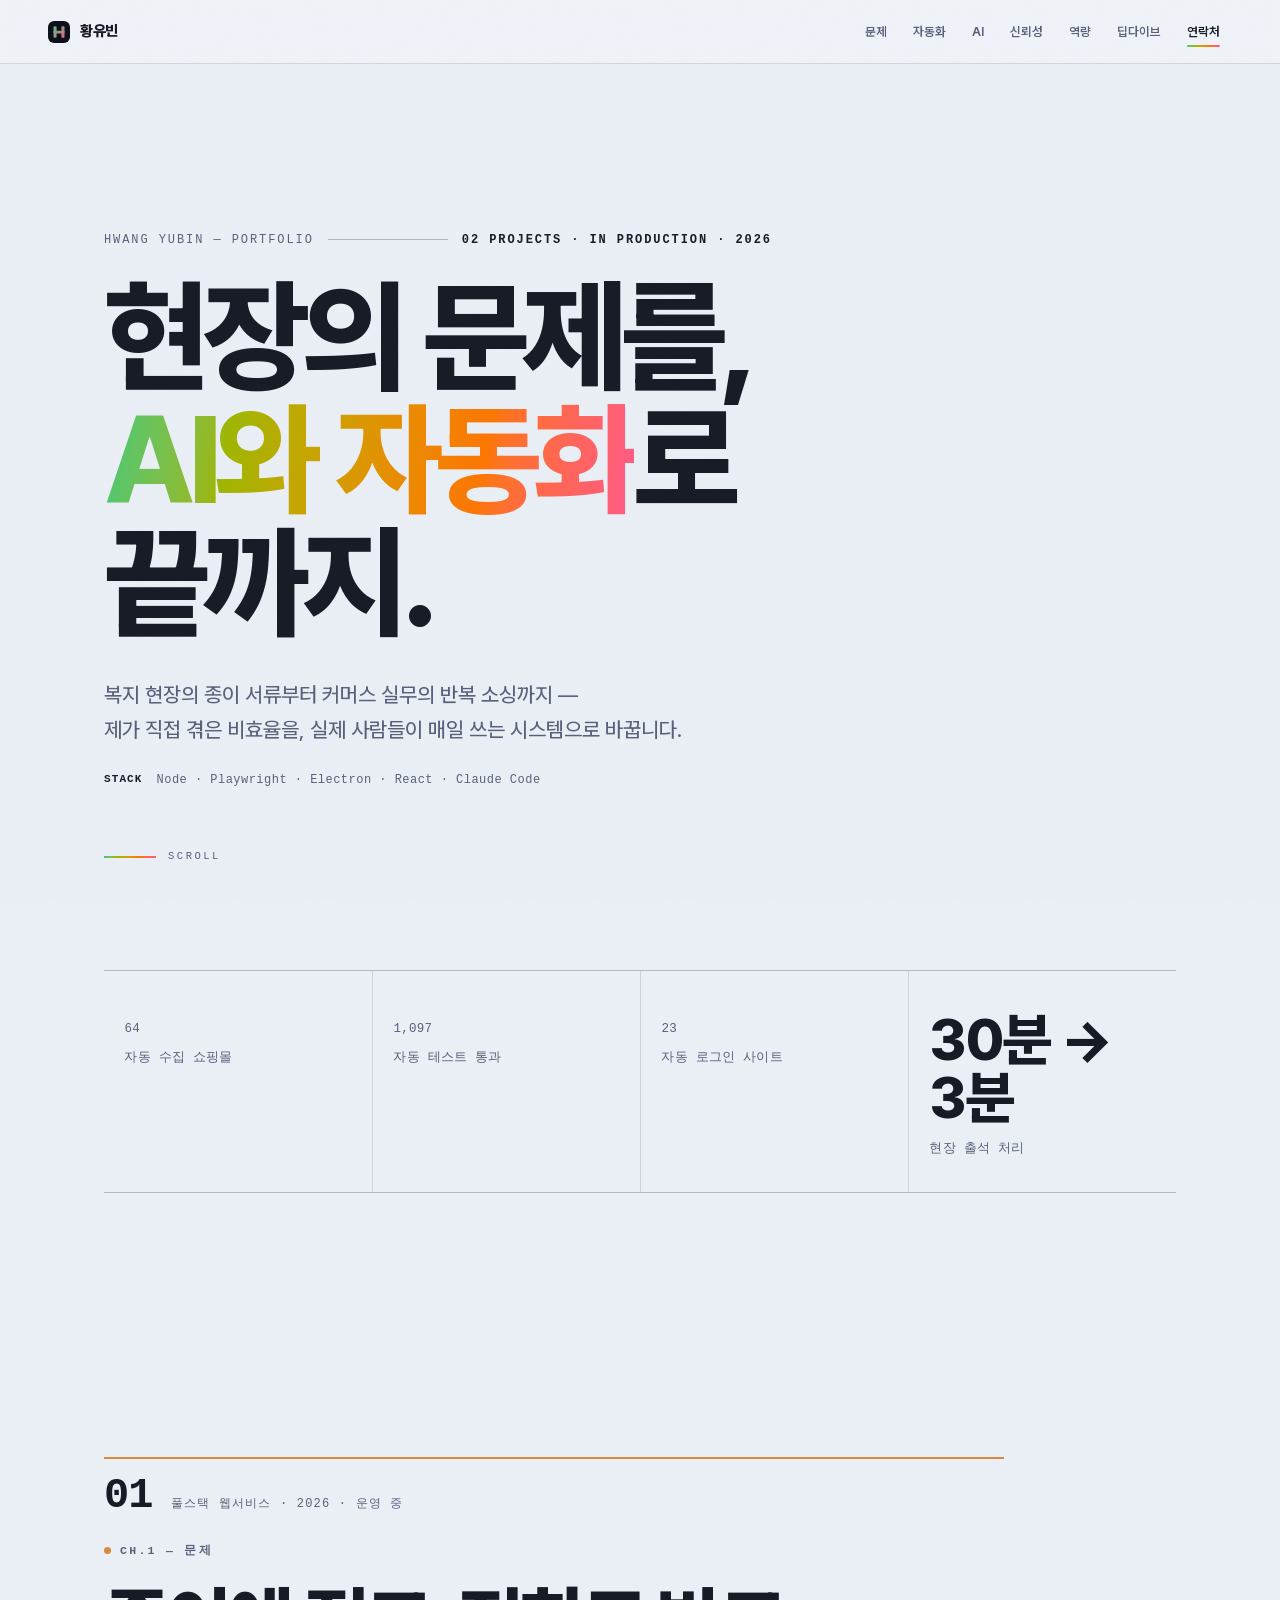
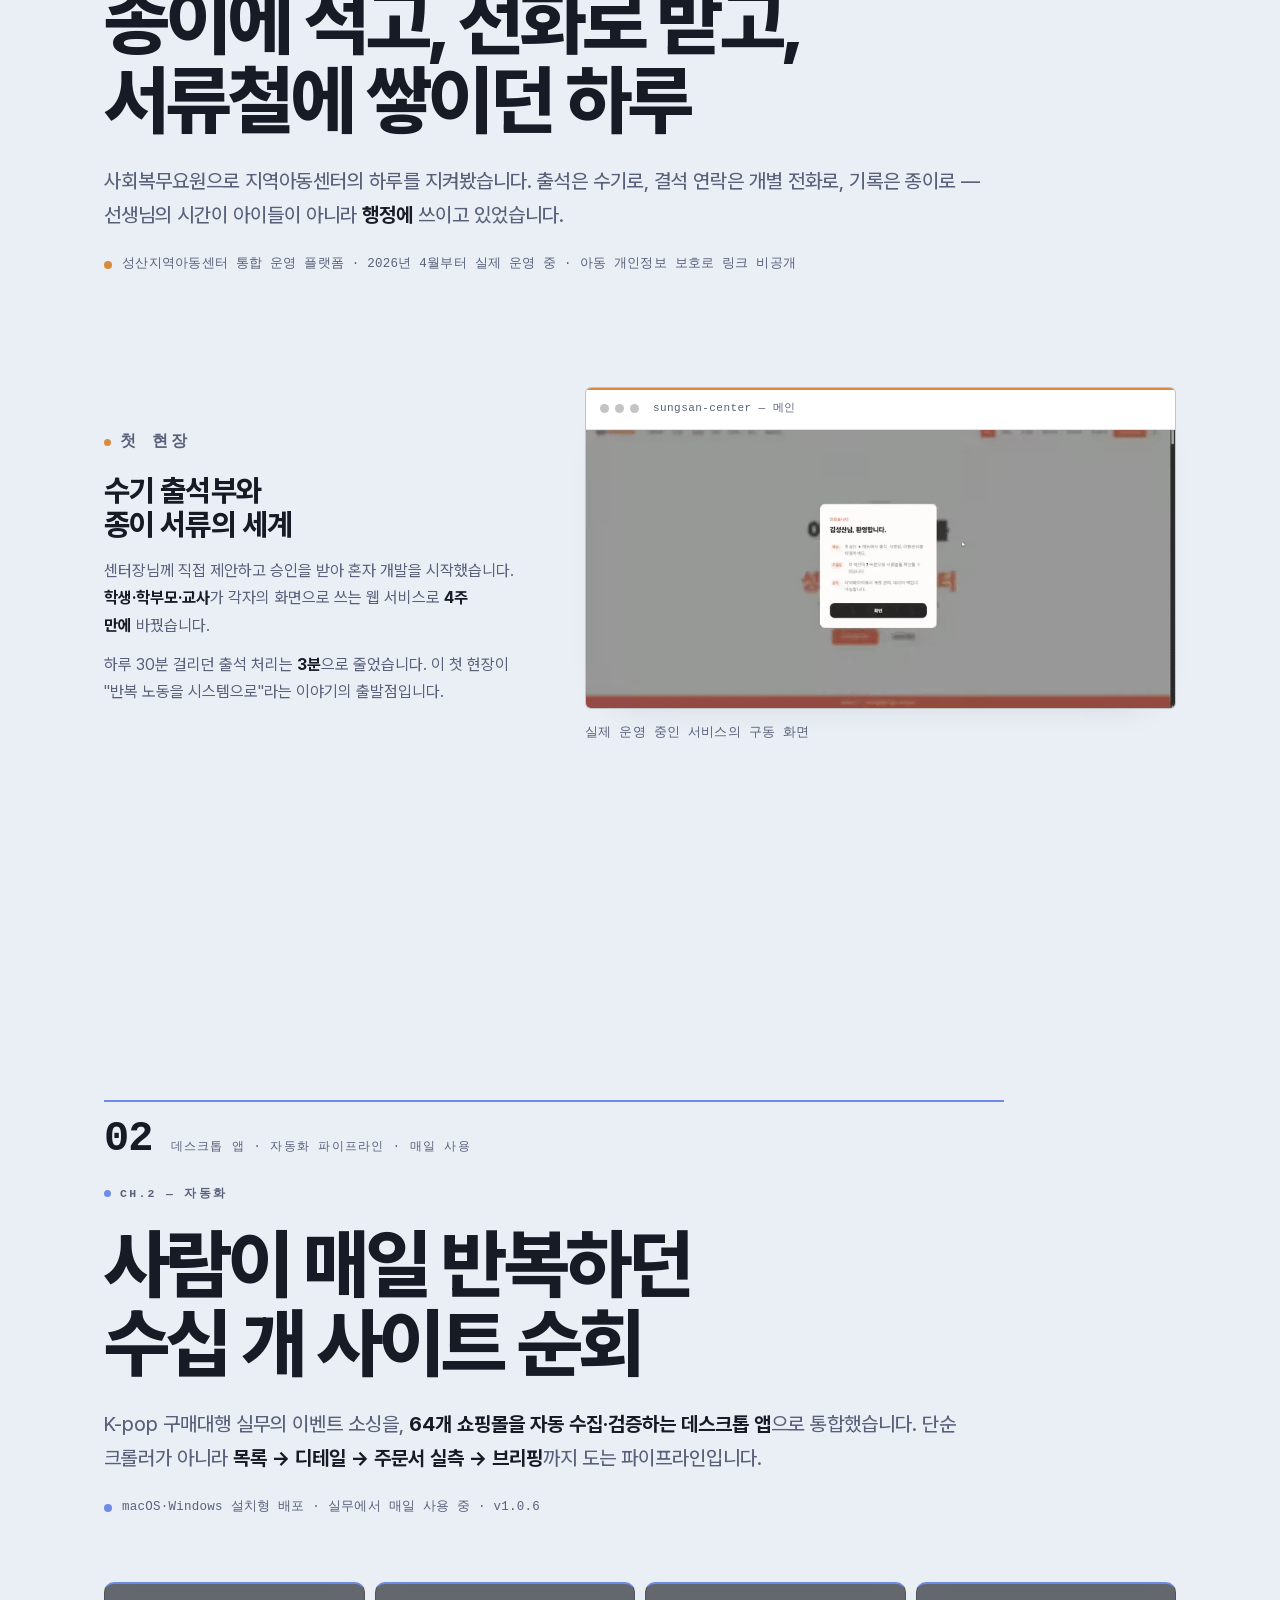
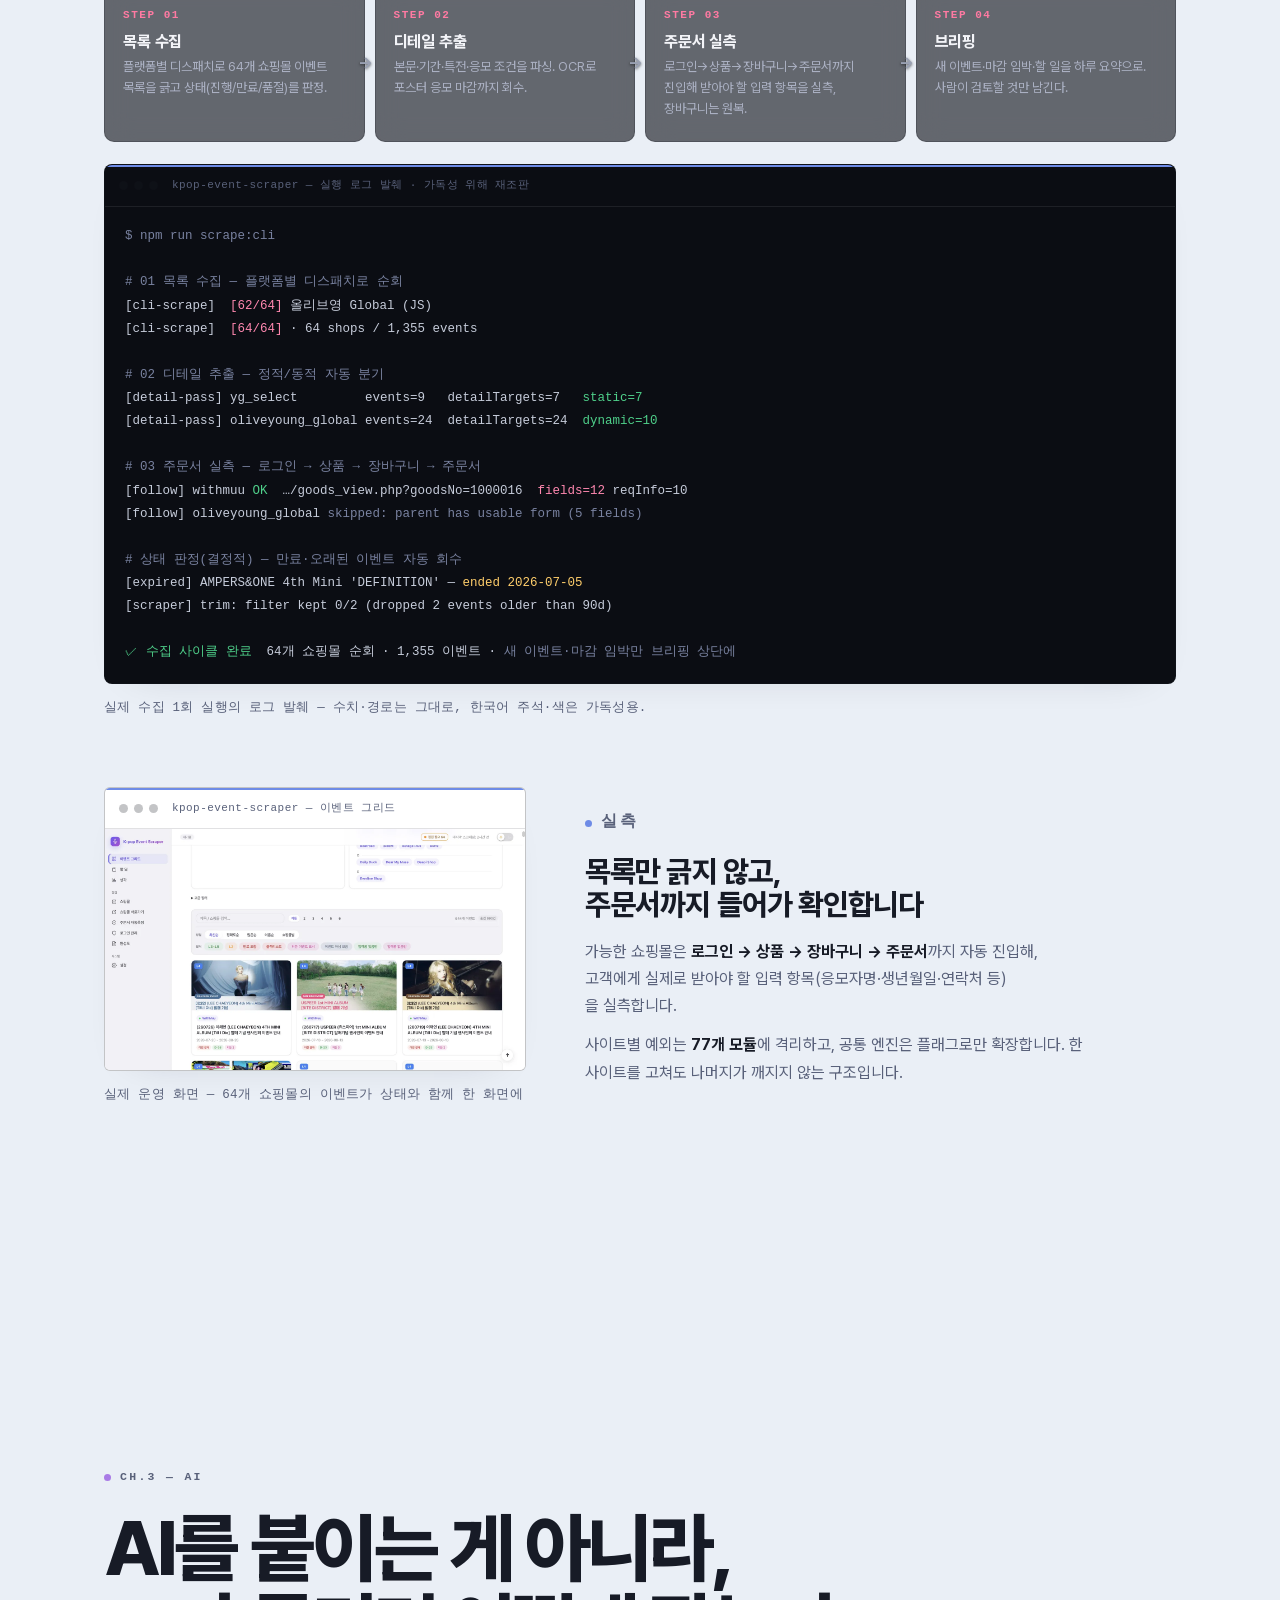
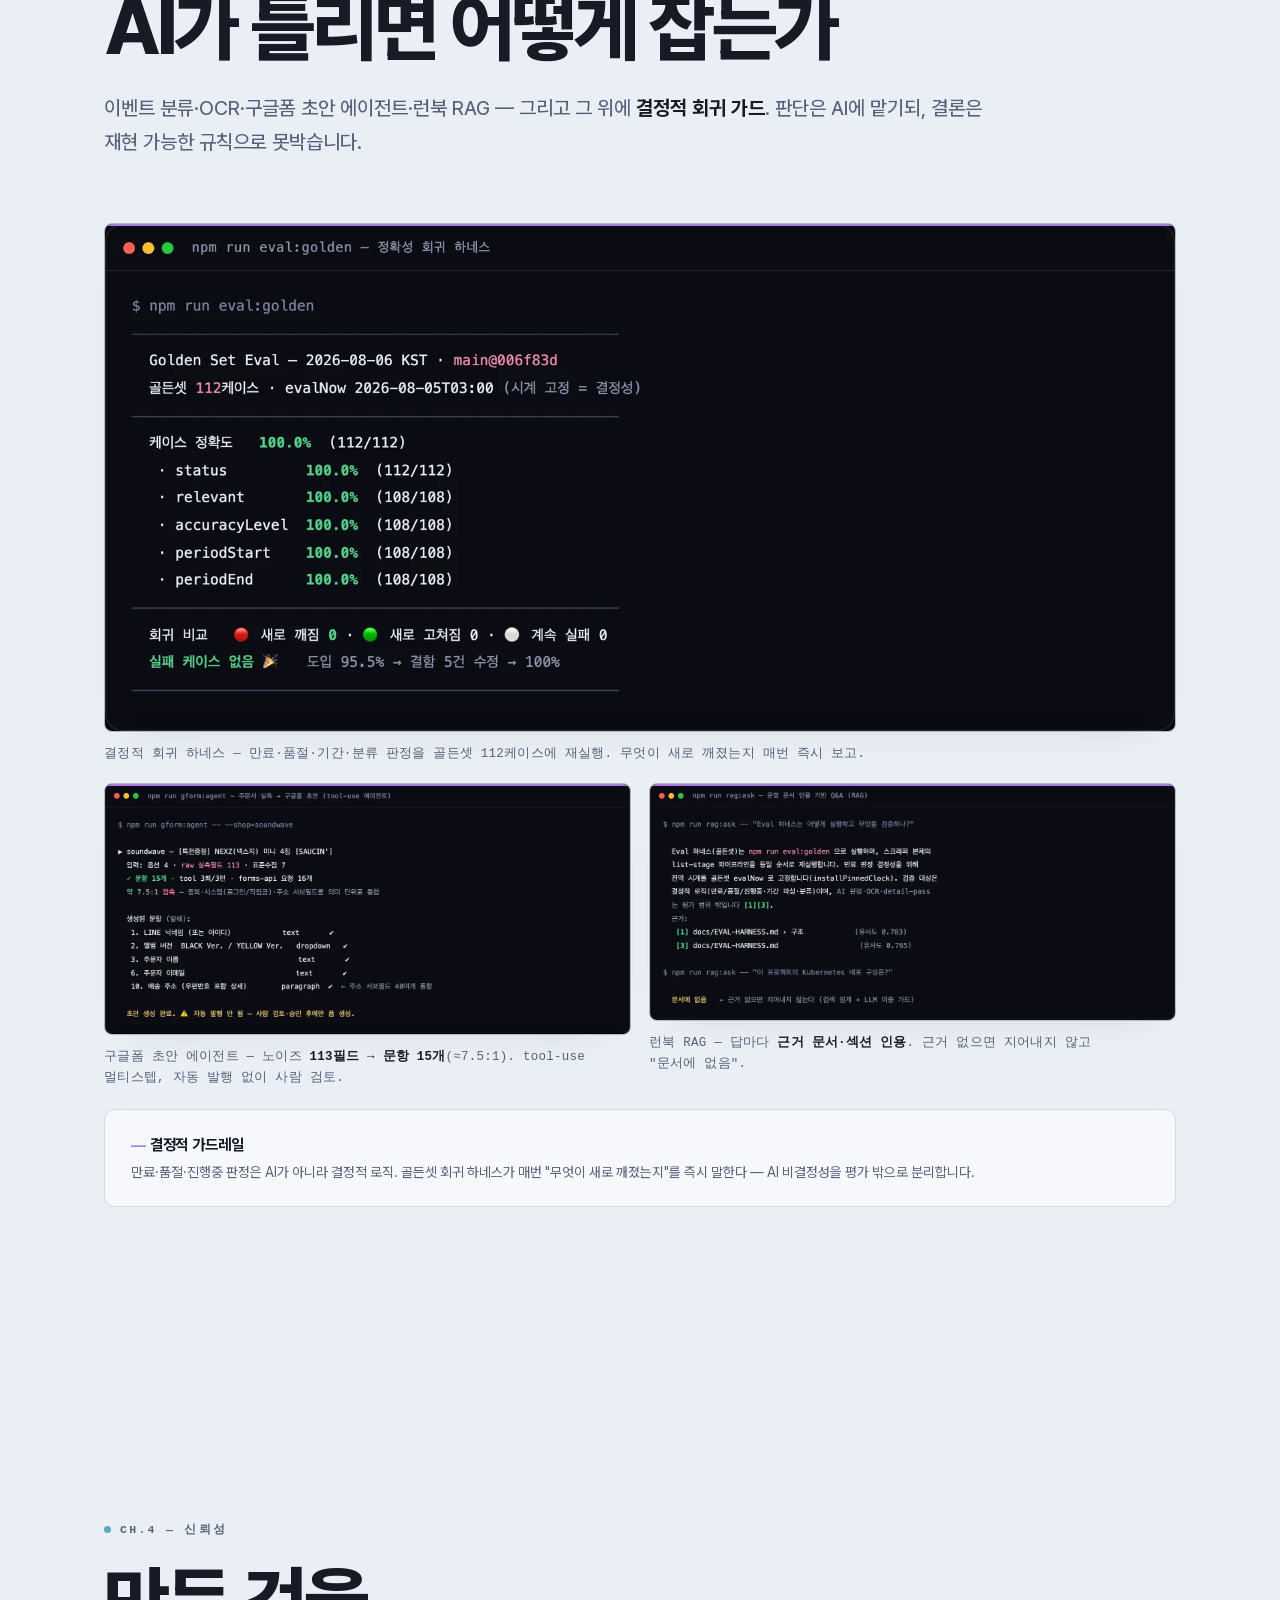
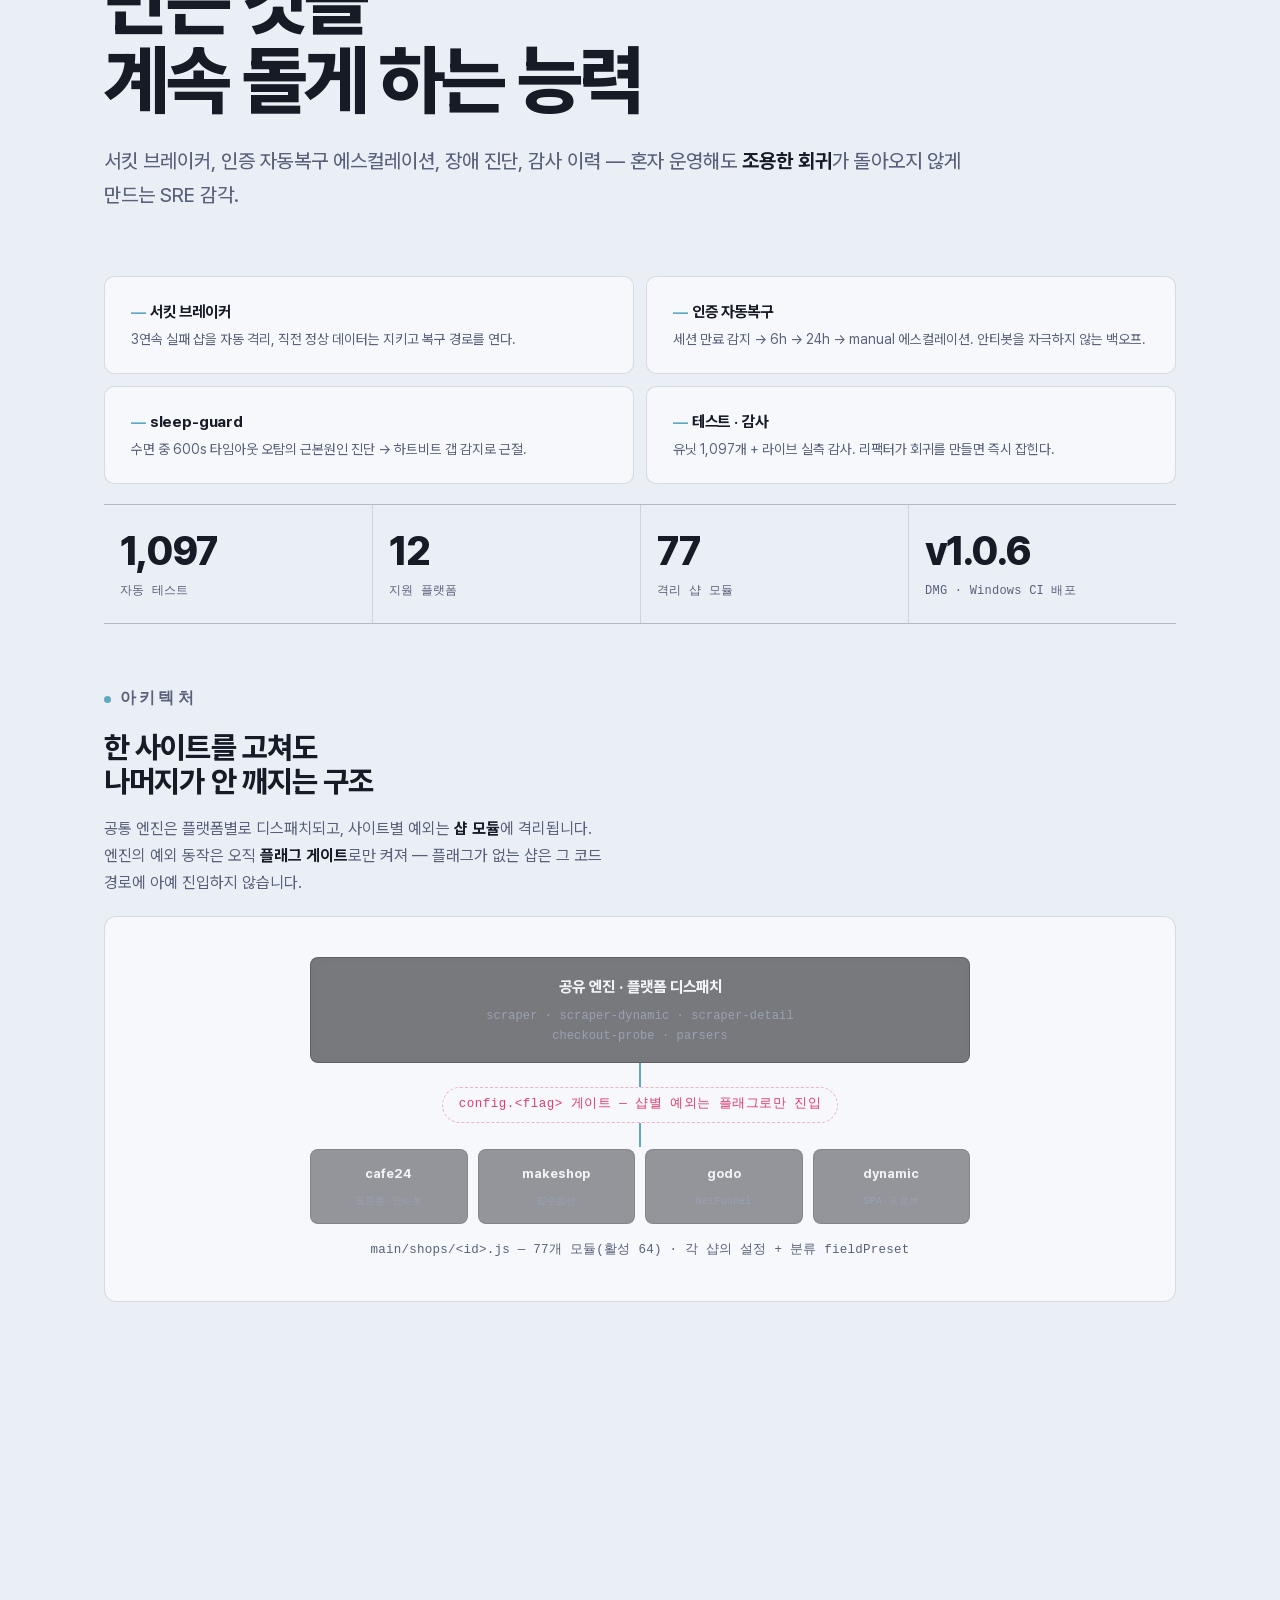
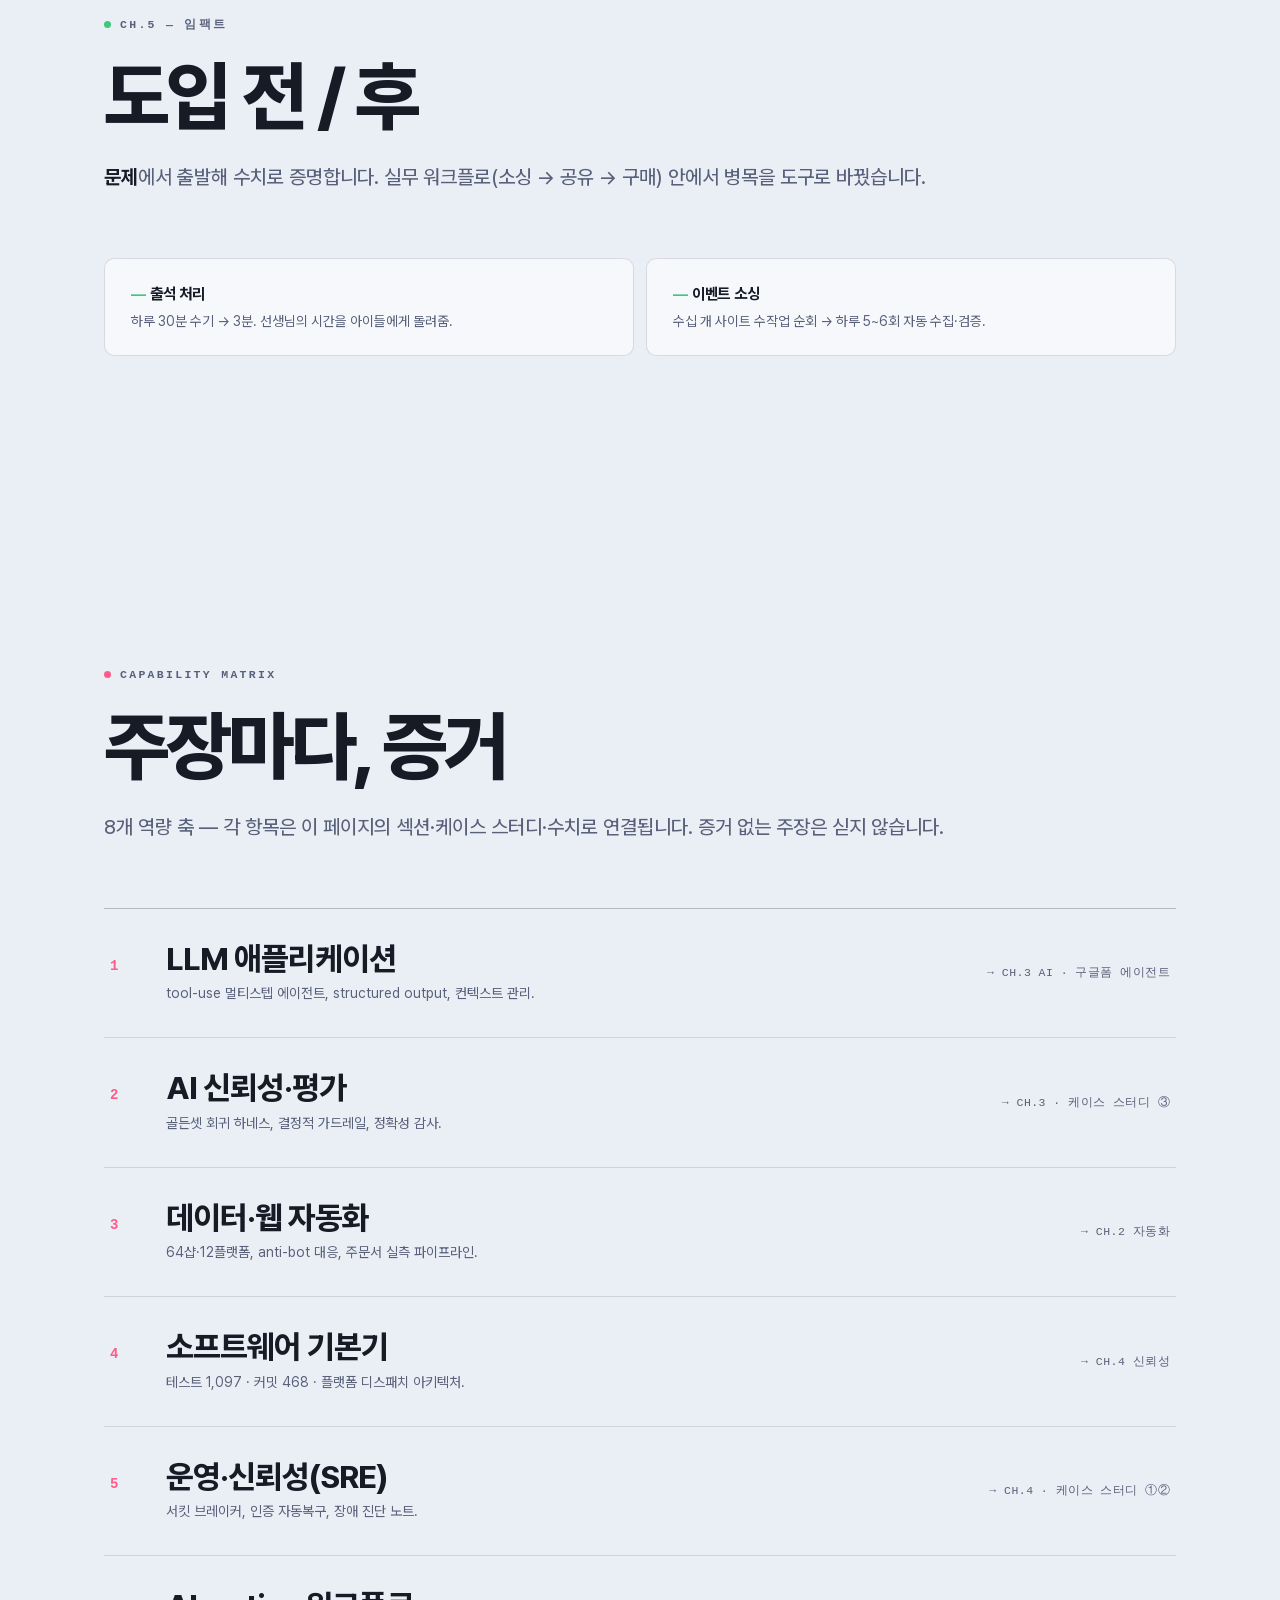
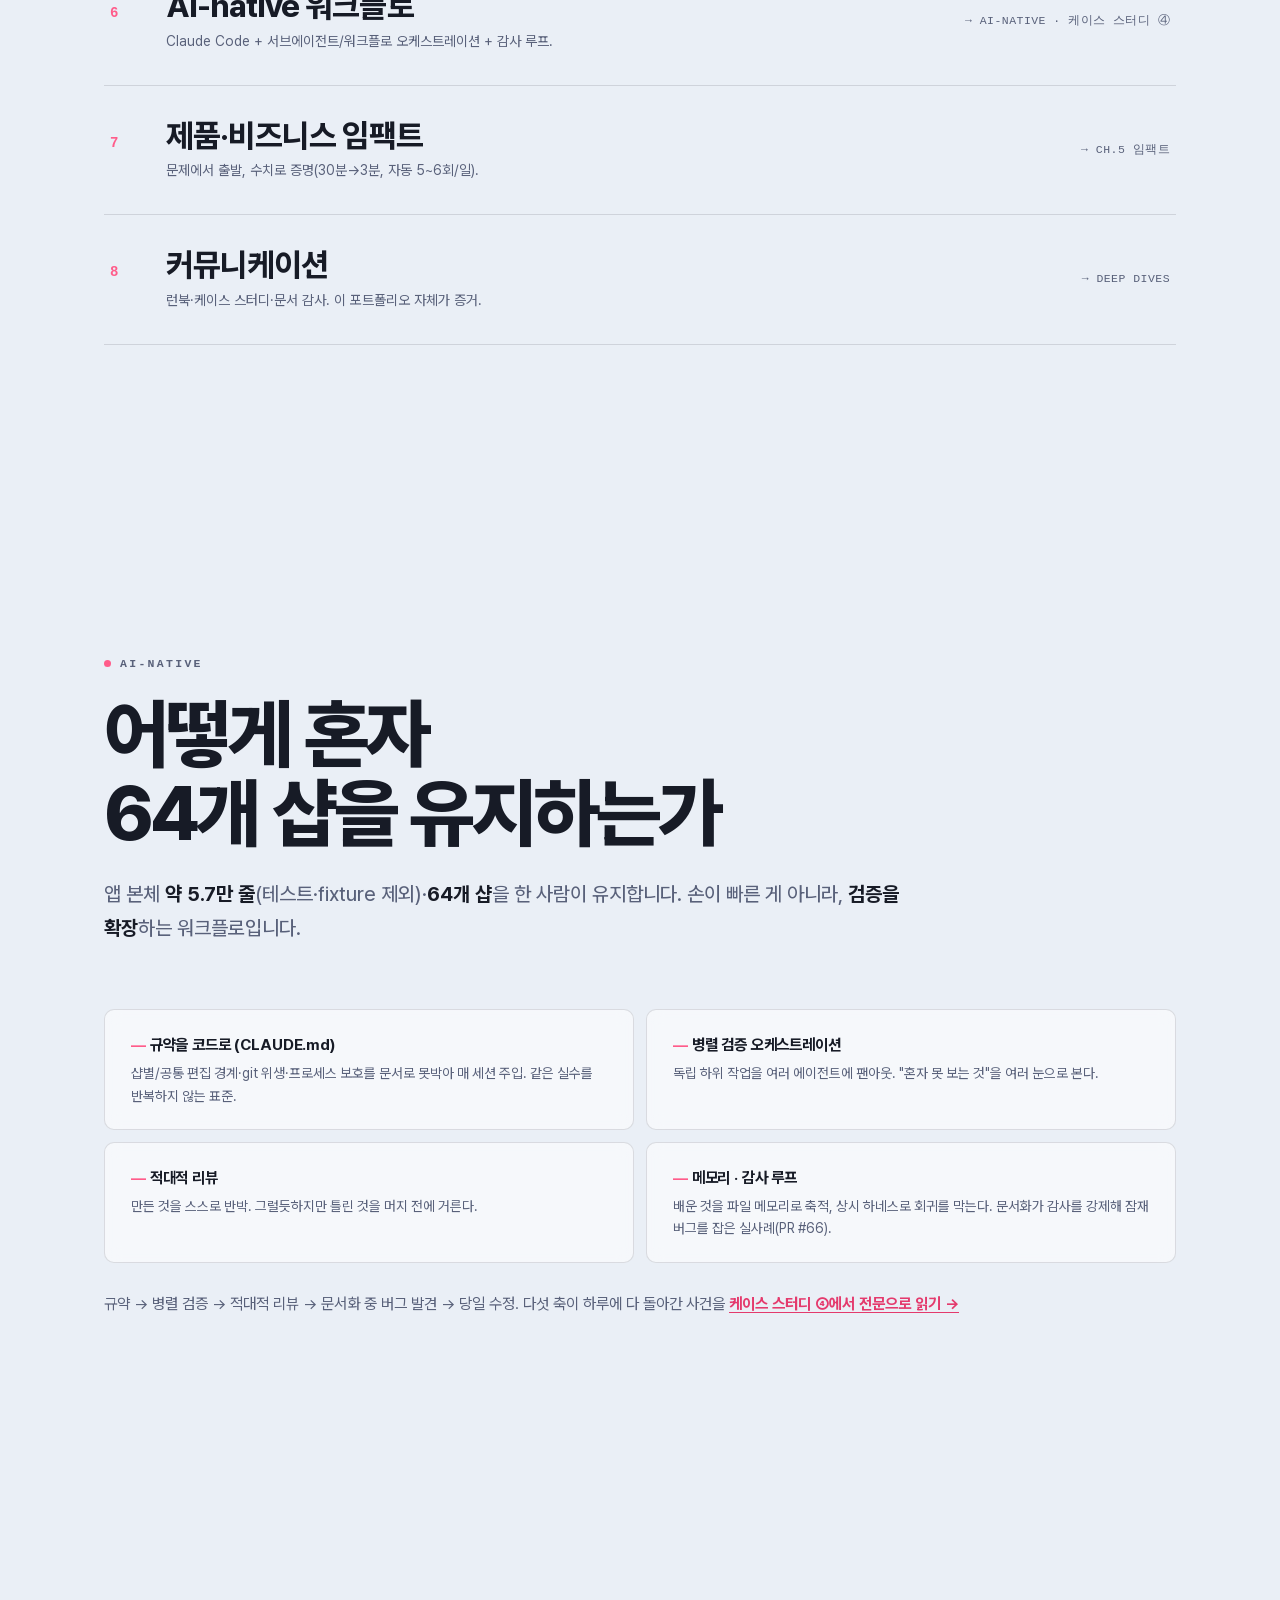
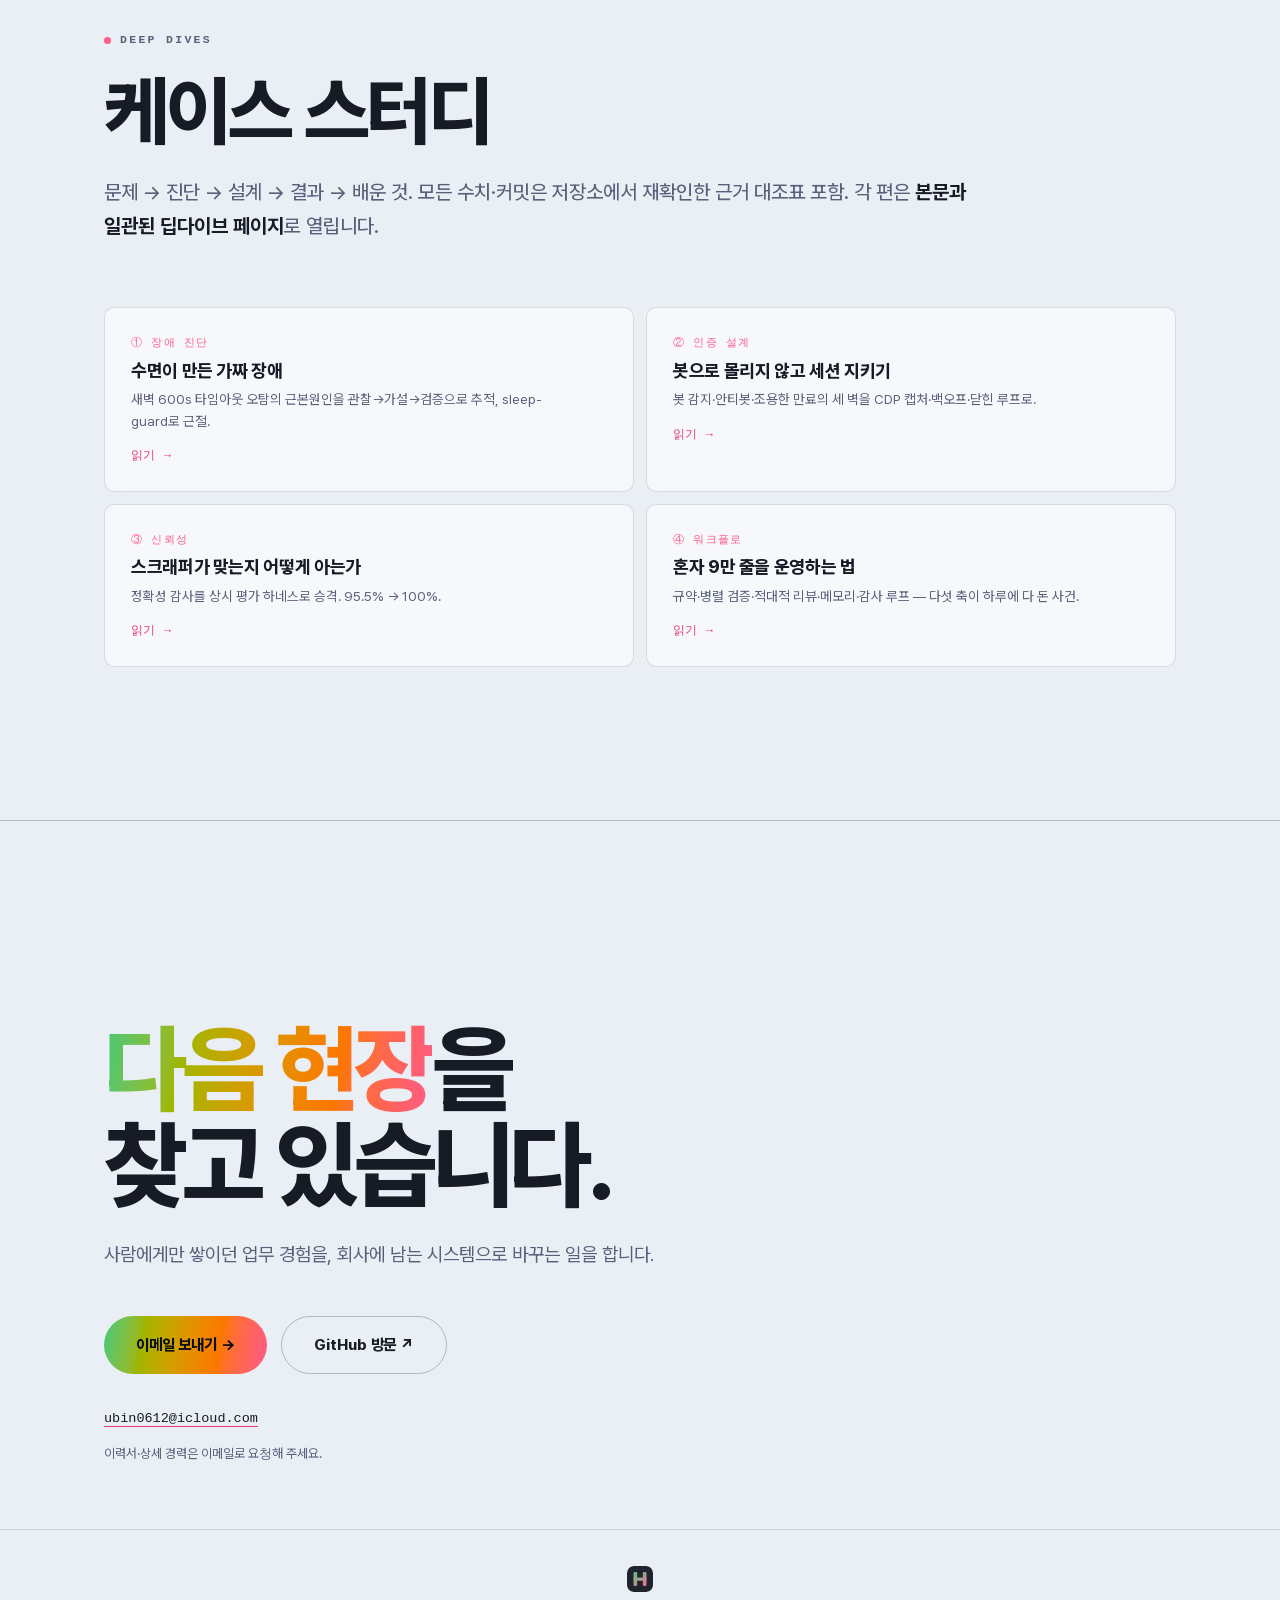
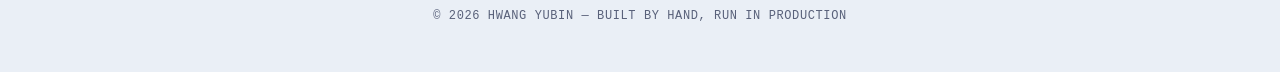
==== commit 49b5a8a0: "portfolio: 기술평가자 심사 반영 — 정직성·크래프트·접근성 개선 정직성/신뢰: 손코딩 터미널의 '실제 CLI 캡처' 라벨 → '실행 로그 발췌·재조판'으로   정직화 + " ====
--- a/index.html
+++ b/index.html
@@ -77,6 +77,12 @@
 }
 /* 밤 — 딥블랙 (자동화~끝). :root 기본값 사용 */
 
+/* 브랜드 그라데이션 진흙톤 방지 — 지원 브라우저는 oklch 로 보간해 중간 채도 유지
+   (초록→핑크가 무채색을 지나며 죽지 않게). 미지원은 위 sRGB --grad 로 폴백. */
+@supports (background:linear-gradient(in oklch,red,blue)){
+  :root{--grad:linear-gradient(100deg in oklch,var(--g1),var(--g2))}
+}
+
 *{margin:0;padding:0;box-sizing:border-box}
 html{scroll-behavior:smooth;background:#05060A}
 body{
@@ -159,12 +165,25 @@
 .nav-links a.active{color:var(--ink)}
 .nav-links a.active::after{content:"";position:absolute;left:12px;right:12px;bottom:3px;height:2px;
   border-radius:2px;background:var(--grad)}
+/* 접근성 — 인터랙티브 요소 키보드 포커스 가시화 + 더블탭 지연 제거 */
+a,button{touch-action:manipulation}
+.nav-links a:focus-visible,.nav-name:focus-visible,.axis:focus-visible,.dive:focus-visible,
+.contact-mail a:focus-visible,footer a:focus-visible{outline:2.5px solid var(--accent);outline-offset:3px;border-radius:6px}
+/* 스킵 링크 — Tab 최초 포커스 시 노출(월드 무관 고대비 고정) */
+.skip{position:fixed;top:8px;left:8px;z-index:200;transform:translateY(-160%);
+  background:#0B0D12;color:#fff;padding:11px 18px;border-radius:8px;font-weight:700;font-size:13.5px;
+  text-decoration:none;transition:transform .18s ease}
+.skip:focus{transform:none;outline:2.5px solid var(--accent);outline-offset:2px}
 @media (max-width:820px){
-  .nav{padding:10px 14px}
+  .nav{padding:8px 12px}
   .nav-name span{display:none}
-  .nav-links{max-width:76vw;overflow-x:auto;-ms-overflow-style:none;scrollbar-width:none}
+  /* 가로 스크롤 + 우측 페이드로 "더 있음" 단서, 스크롤바 숨김 */
+  .nav-links{max-width:78vw;overflow-x:auto;-ms-overflow-style:none;scrollbar-width:none;
+    -webkit-mask-image:linear-gradient(90deg,#000 86%,transparent);mask-image:linear-gradient(90deg,#000 86%,transparent)}
   .nav-links::-webkit-scrollbar{display:none}
-  .nav-links a{padding:7px 9px;font-size:11.5px}
+  /* 탭 타깃 44px 높이 확보 */
+  .nav-links a{display:flex;align-items:center;min-height:44px;padding:0 11px;font-size:12px}
+  .nav-links a.active::after{bottom:7px}
 }
 
 /* ============ 공통 ============ */
@@ -417,9 +436,17 @@
   .cue-line::after,.live-line i{animation:none}
   .hero-meta,.hero h1,.hero p.lede,.hero-cue{animation:none}
 }
+/* 히어로 기술 스택 스트립 */
+.hero-stack{margin-top:22px;display:flex;flex-wrap:wrap;gap:8px 14px;
+  font-family:var(--font-mono);font-size:12px;letter-spacing:.04em;color:var(--muted)}
+.hero-stack b{color:var(--ink);font-weight:700;letter-spacing:.1em;text-transform:uppercase;font-size:11px}
+@media (max-width:680px){.hero-stack{font-size:11px}}
 </style>
+<!-- 프로그레시브 인핸스먼트 — JS 없이도 본문·수치가 보이고 스크럽 UI는 숨김 -->
+<noscript><style>.reveal{opacity:1;transform:none}.progress,.hero-cue{display:none}</style></noscript>
 </head>
 <body>
+<a class="skip" href="#content">본문 바로가기</a>
 
 <!-- 시그니처 하늘 (스크롤 스크럽) -->
 <div class="sky" aria-hidden="true">
@@ -450,6 +477,7 @@
   <p class="hero-meta"><span>HWANG YUBIN — PORTFOLIO</span><span class="bar" aria-hidden="true"></span><b>02 PROJECTS · IN PRODUCTION · 2026</b></p>
   <h1>현장의 문제를,<br><span class="grad-text">AI와 자동화</span>로<br>끝까지.</h1>
   <p class="lede">복지 현장의 종이 서류부터 커머스 실무의 반복 소싱까지 — <br>제가 직접 겪은 비효율을, 실제 사람들이 매일 쓰는 시스템으로 바꿉니다.</p>
+  <p class="hero-stack"><b>Stack</b> Node · Playwright · Electron · React · Claude Code</p>
   <div class="hero-cue" aria-hidden="true"><div class="cue-line"></div><span>SCROLL</span></div>
 </header>
 
@@ -457,9 +485,9 @@
 <section class="numbers" id="numbers" aria-label="핵심 수치">
   <div class="wrap">
     <div class="num-row">
-      <div class="reveal"><strong><span data-count="64">0</span></strong><span>자동 수집 쇼핑몰</span></div>
-      <div class="reveal" data-delay="1"><strong><span data-count="1097">0</span></strong><span>자동 테스트 통과</span></div>
-      <div class="reveal" data-delay="2"><strong><span data-count="23">0</span></strong><span>자동 로그인 세션</span></div>
+      <div class="reveal"><strong><span data-count="64">64</span></strong><span>자동 수집 쇼핑몰</span></div>
+      <div class="reveal" data-delay="1"><strong><span data-count="1097">1,097</span></strong><span>자동 테스트 통과</span></div>
+      <div class="reveal" data-delay="2"><strong><span data-count="23">23</span></strong><span>자동 로그인 사이트</span></div>
       <div class="reveal" data-delay="3"><strong>30분 → 3분</strong><span>현장 출석 처리</span></div>
     </div>
   </div>
@@ -512,9 +540,9 @@
       <div class="pipe-step reveal" data-delay="2"><div class="n">STEP 03</div><h3>주문서 실측</h3><p>로그인→상품→장바구니→주문서까지 진입해 받아야 할 입력 항목을 실측, 장바구니는 원복.</p></div>
       <div class="pipe-step reveal" data-delay="3"><div class="n">STEP 04</div><h3>브리핑</h3><p>새 이벤트·마감 임박·할 일을 하루 요약으로. 사람이 검토할 것만 남긴다.</p></div>
     </div>
-    <!-- 라이브 수집 사이클 터미널 로그 — 실제 npm run scrape:cli 1회 실행 캡처(2026-08-07, 전 라인 실측) -->
-    <div class="term reveal" style="margin-top:22px" aria-label="수집 사이클 실제 터미널 로그">
-      <div class="frame-bar"><i></i><i></i><i></i><em>kpop-event-scraper — npm run scrape:cli (실제 1회 실행)</em></div>
+    <!-- 실제 수집 1회 실행의 로그 발췌 — 값은 그대로, 한국어 주석·색 하이라이트는 가독성 위해 추가(2026-08-07) -->
+    <div class="term reveal" style="margin-top:22px" aria-label="수집 사이클 실행 로그 발췌(재조판)">
+      <div class="frame-bar"><i></i><i></i><i></i><em>kpop-event-scraper — 실행 로그 발췌 · 가독성 위해 재조판</em></div>
       <pre><span class="dim">$ npm run scrape:cli</span>
 
 <span class="dim"># 01 목록 수집 — 플랫폼별 디스패치로 순회</span>
@@ -535,6 +563,7 @@
 
 <span class="ok">✓ 수집 사이클 완료</span>  64개 쇼핑몰 순회 · 1,355 이벤트 · <span class="dim">새 이벤트·마감 임박만 브리핑 상단에</span></pre>
     </div>
+    <p class="media-cap">실제 수집 1회 실행의 로그 발췌 — 수치·경로는 그대로, 한국어 주석·색은 가독성용.</p>
     <div class="block flip" style="margin-top:20px">
       <div class="block-text reveal">
         <p class="eyebrow">실측</p>
@@ -578,7 +607,7 @@
       </div>
     </div>
     <div class="bento" style="margin-top:20px">
-      <div class="bento-card wide reveal"><h3>결정적 가드레일</h3><p>만료·품절·진행중 판정은 AI가 아니라 결정적 로직. 골든셋 회귀 하네스가 매번 "무엇이 새로 깨졌는지"를 즉시 말한다 — AI 비결정성을 평가 밖으로 분리. 위 세 캡처는 모두 <b>실제 CLI 실행 출력</b>입니다.</p></div>
+      <div class="bento-card wide reveal"><h3>결정적 가드레일</h3><p>만료·품절·진행중 판정은 AI가 아니라 결정적 로직. 골든셋 회귀 하네스가 매번 "무엇이 새로 깨졌는지"를 즉시 말한다 — AI 비결정성을 평가 밖으로 분리합니다.</p></div>
     </div>
   </div>
 </section>
@@ -598,9 +627,9 @@
       <div class="bento-card reveal" data-delay="3"><h3>테스트 · 감사</h3><p>유닛 1,097개 + 라이브 실측 감사. 리팩터가 회귀를 만들면 즉시 잡힌다.</p></div>
     </div>
     <div class="stats reveal" style="margin-top:20px">
-      <div class="stat"><strong><span data-count="1097">0</span></strong><span>자동 테스트</span></div>
-      <div class="stat"><strong><span data-count="468">0</span></strong><span>커밋 · 약 4개월</span></div>
-      <div class="stat"><strong><span data-count="77">0</span></strong><span>격리 샵 모듈</span></div>
+      <div class="stat"><strong><span data-count="1097">1,097</span></strong><span>자동 테스트</span></div>
+      <div class="stat"><strong><span data-count="12">12</span></strong><span>지원 플랫폼</span></div>
+      <div class="stat"><strong><span data-count="77">77</span></strong><span>격리 샵 모듈</span></div>
       <div class="stat"><strong>v1.0.6</strong><span>DMG · Windows CI 배포</span></div>
     </div>
     <!-- 아키텍처 다이어그램 — 공유 엔진 / 플래그 게이트 / 샵 모듈 -->
@@ -634,7 +663,7 @@
     <div class="chapter-head reveal">
       <p class="eyebrow">CH.5 — 임팩트</p>
       <h2>도입 전 / 후</h2>
-      <p class="oneliner">기술이 아니라 <b>문제</b>에서 출발했고, 수치로 말합니다. 실무 워크플로(소싱 → 공유 → 구매) 안에서 병목을 도구로 바꿨습니다.</p>
+      <p class="oneliner"><b>문제</b>에서 출발해 수치로 증명합니다. 실무 워크플로(소싱 → 공유 → 구매) 안에서 병목을 도구로 바꿨습니다.</p>
     </div>
     <div class="bento">
       <div class="bento-card reveal"><h3>출석 처리</h3><p>하루 30분 수기 → 3분. 선생님의 시간을 아이들에게 돌려줌.</p></div>
@@ -669,8 +698,8 @@
   <div class="wrap">
     <div class="chapter-head reveal">
       <p class="eyebrow">AI-NATIVE</p>
-      <h2>어떻게 혼자<br>9만 줄을 운영하는가</h2>
-      <p class="oneliner">추적 소스 <b>약 9만 줄</b>(앱 본체 ~5.7만)·<b>64개 샵</b>을 한 사람이 유지합니다. 손이 빠른 게 아니라, <b>검증을 확장</b>하는 워크플로입니다.</p>
+      <h2>어떻게 혼자<br>64개 샵을 유지하는가</h2>
+      <p class="oneliner">앱 본체 <b>약 5.7만 줄</b>(테스트·fixture 제외)·<b>64개 샵</b>을 한 사람이 유지합니다. 손이 빠른 게 아니라, <b>검증을 확장</b>하는 워크플로입니다.</p>
     </div>
     <div class="bento">
       <div class="bento-card reveal"><h3>규약을 코드로 (CLAUDE.md)</h3><p>샵별/공통 편집 경계·git 위생·프로세스 보호를 문서로 못박아 매 세션 주입. 같은 실수를 반복하지 않는 표준.</p></div>
@@ -709,6 +738,7 @@
       <a class="btn btn-ghost" href="https://github.com/UBIN2612" target="_blank" rel="noopener">GitHub 방문 ↗</a>
     </div>
     <p class="contact-mail reveal" data-delay="3"><a href="mailto:ubin0612@icloud.com">ubin0612@icloud.com</a></p>
+    <p class="reveal" data-delay="3" style="margin-top:12px;font-size:13px;color:var(--muted)">이력서·상세 경력은 이메일로 요청해 주세요.</p>
   </div>
 </section>
 </main>
@@ -755,7 +785,7 @@
       })(t0);
     });
   },{threshold:.6});
-  document.querySelectorAll('[data-count]').forEach(function(el){ cio.observe(el); });
+  document.querySelectorAll('[data-count]').forEach(function(el){ el.textContent='0'; cio.observe(el); });
 
   /* 세계 토큰(dawn/day/night) — 하늘 광량과 정렬해 이산 전환 (가독성) */
   function setWorld(p){
@@ -767,11 +797,14 @@
   /* ── 시그니처 스크럽: 스크롤 → --day(0..1), 구간별(piecewise) ── */
   var midEl = document.getElementById('automation');
   var endEl = document.getElementById('ai');
-  var S = 1, E = 2;
+  var S = 1, E = 2, docH = 1;
+  var bar = document.querySelector('.progress');
   function measure(){
     S = Math.max(1, (midEl ? midEl.offsetTop : innerHeight*2) - innerHeight*0.5);
     E = Math.max(S + 1, (endEl ? endEl.offsetTop : innerHeight*4) - innerHeight*0.72);
+    docH = Math.max(1, root.scrollHeight - innerHeight);   /* 진행선용 문서 높이 캐시(스크롤 중 reflow 방지) */
   }
+  function paintBar(){ if(bar) bar.style.width = Math.min(100, scrollY / docH * 100) + '%'; }
   function progress(){
     var y = scrollY;
     if (y <= S) return Math.max(0, 0.55 * (y / S));
@@ -794,12 +827,17 @@
     },{rootMargin:'-45% 0px -45% 0px'});
     marks.forEach(function(m){ var el=document.getElementById(m[0]); if(el) rio.observe(el); });
     apply(0);
+    var barTick = false;
+    addEventListener('scroll', function(){ if(barTick) return; barTick=true; requestAnimationFrame(function(){ paintBar(); barTick=false; }); }, {passive:true});
+    addEventListener('resize', measure);
+    paintBar();
   } else {
     var ticking = false;
     function onScroll(){
       if(ticking) return; ticking = true;
       requestAnimationFrame(function(){
         apply(progress());
+        paintBar();
         ticking = false;
       });
     }
@@ -814,20 +852,15 @@
   var nio = new IntersectionObserver(function(es){
     es.forEach(function(e){
       if(!e.isIntersecting) return;
-      links.forEach(function(a){ a.classList.remove('active'); });
-      var a = map[e.target.id]; if(a) a.classList.add('active');
+      links.forEach(function(a){ a.classList.remove('active'); a.removeAttribute('aria-current'); });
+      var a = map[e.target.id];
+      if(a){ a.classList.add('active'); a.setAttribute('aria-current','true'); a.scrollIntoView({block:'nearest',inline:'center'}); }
     });
   },{rootMargin:'-40% 0px -52% 0px'});
   ['problem','automation','ai','reliability','matrix','deep-dives','contact'].forEach(function(id){
     var el = document.getElementById(id); if(el) nio.observe(el);
   });
 
-  /* 진행선 */
-  var bar = document.querySelector('.progress');
-  addEventListener('scroll', function(){
-    var h = document.documentElement;
-    bar.style.width = (h.scrollTop/(h.scrollHeight-h.clientHeight)*100)+'%';
-  },{passive:true});
 })();
 </script>
 </body>
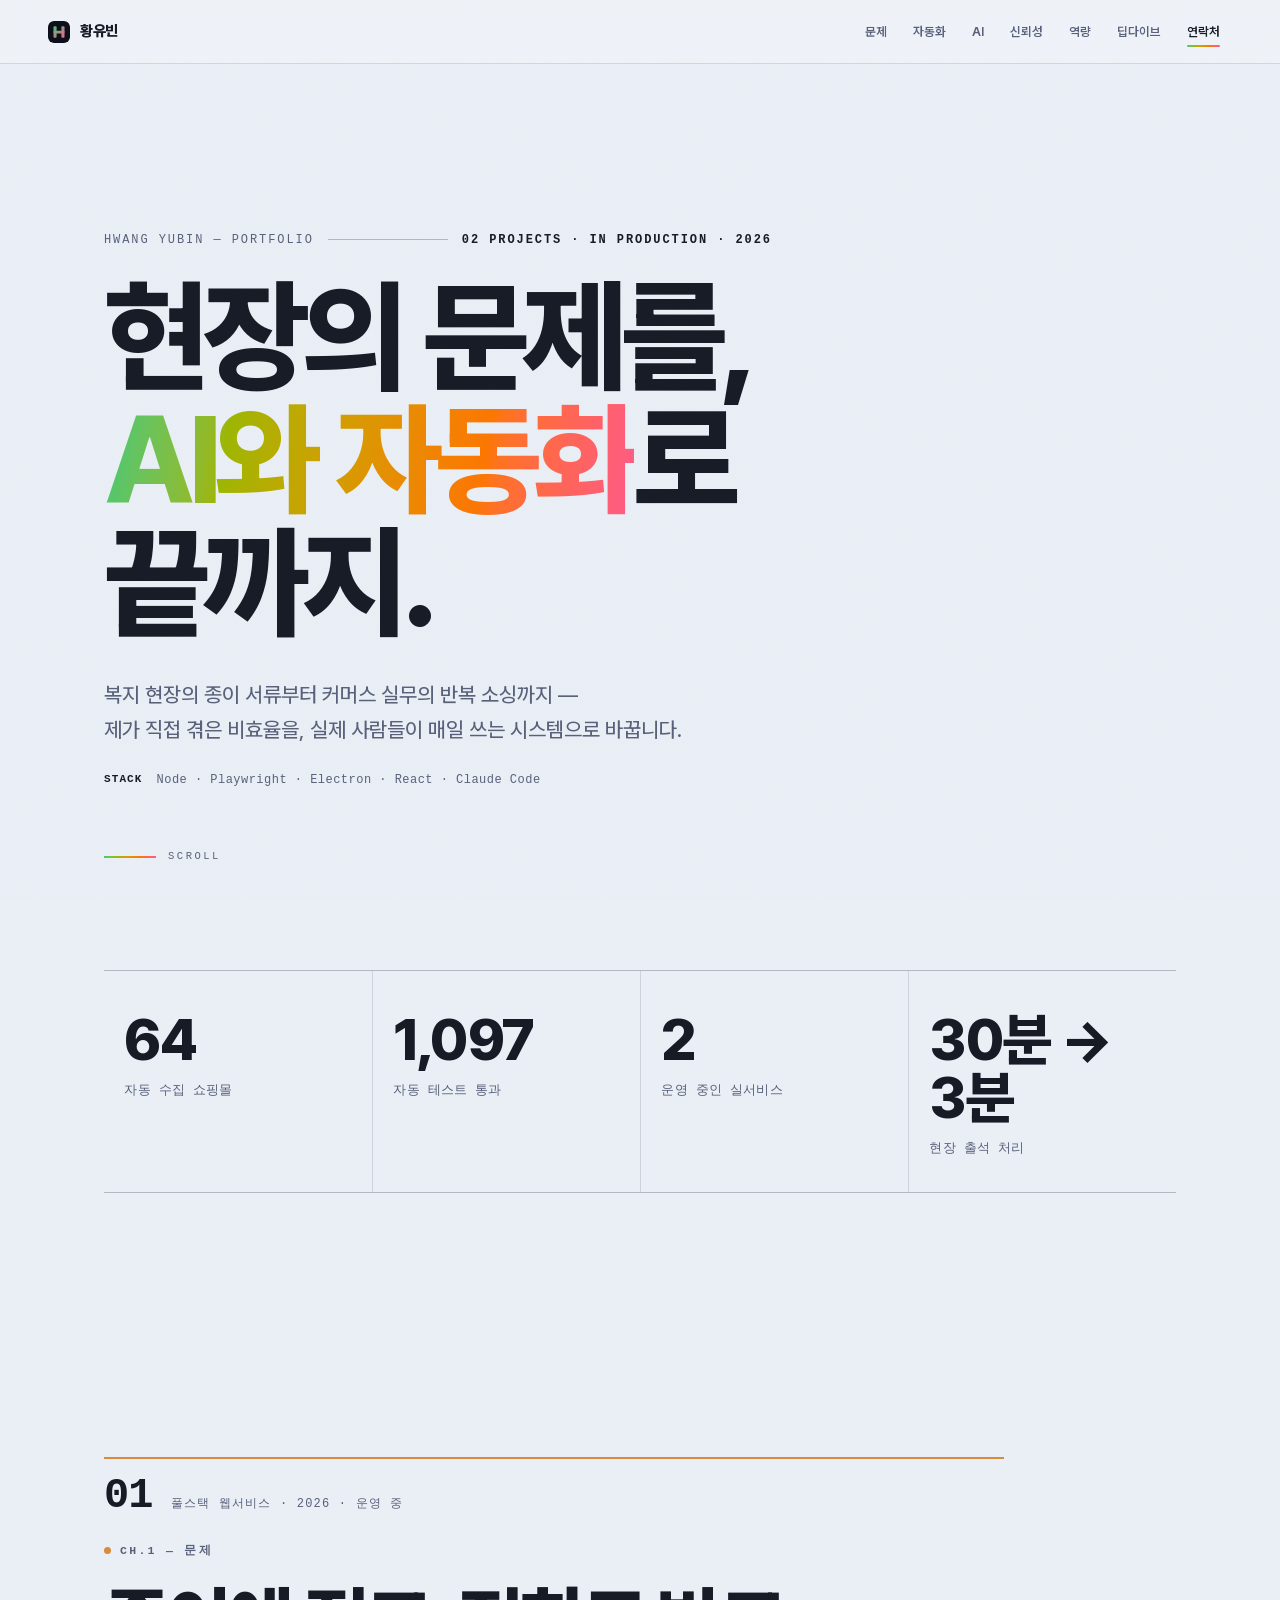
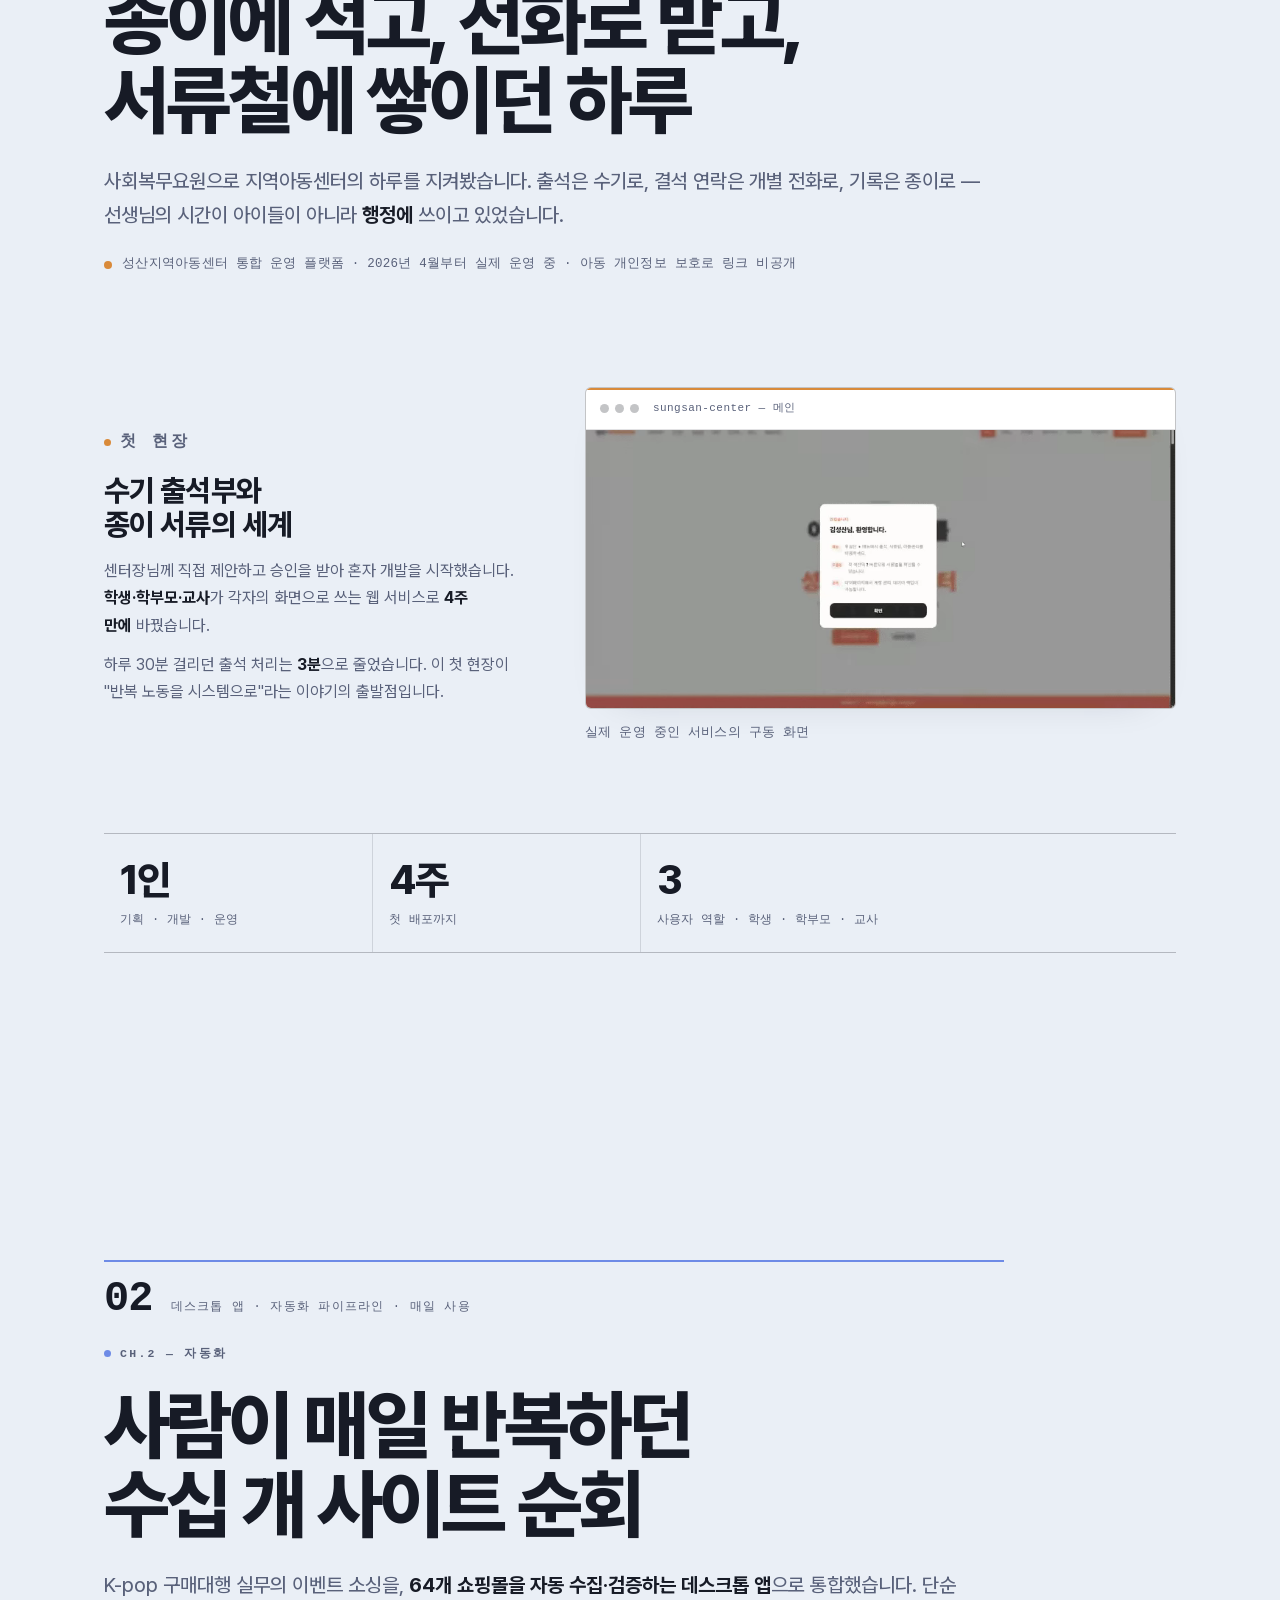
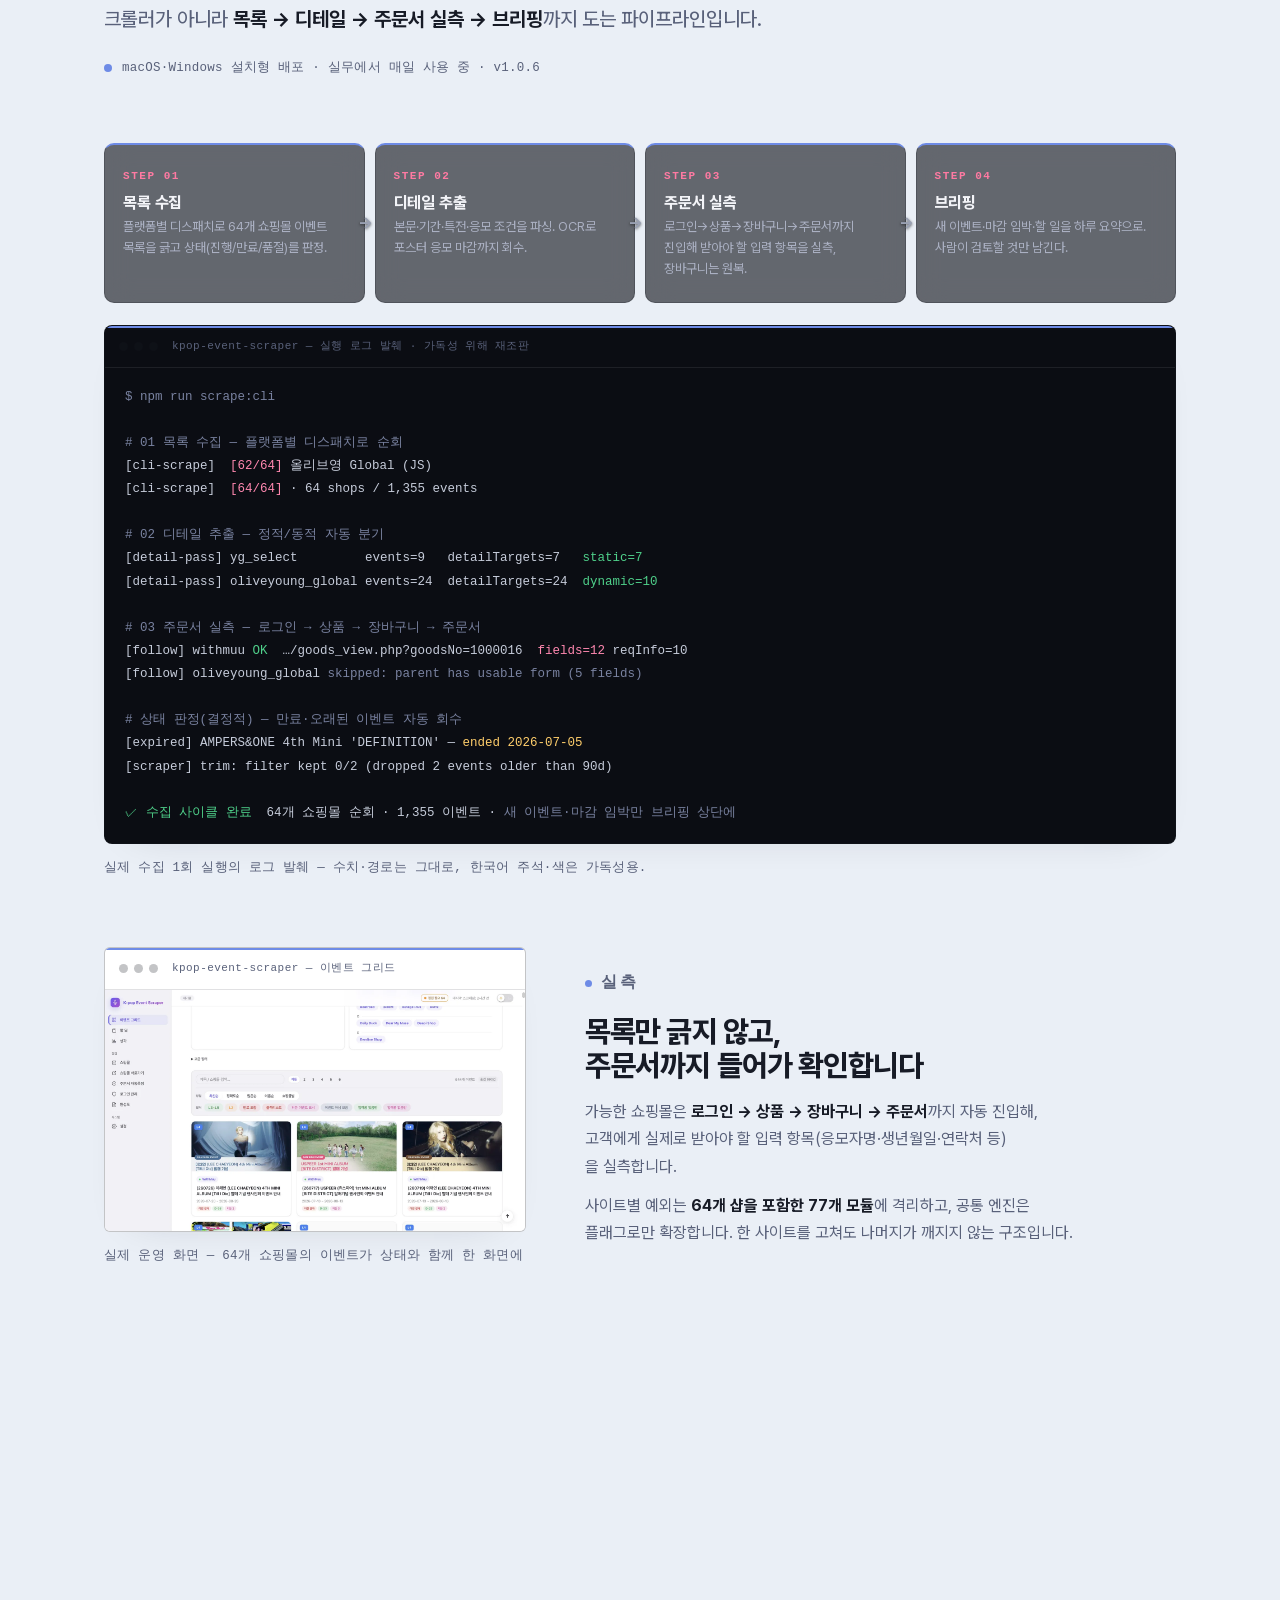
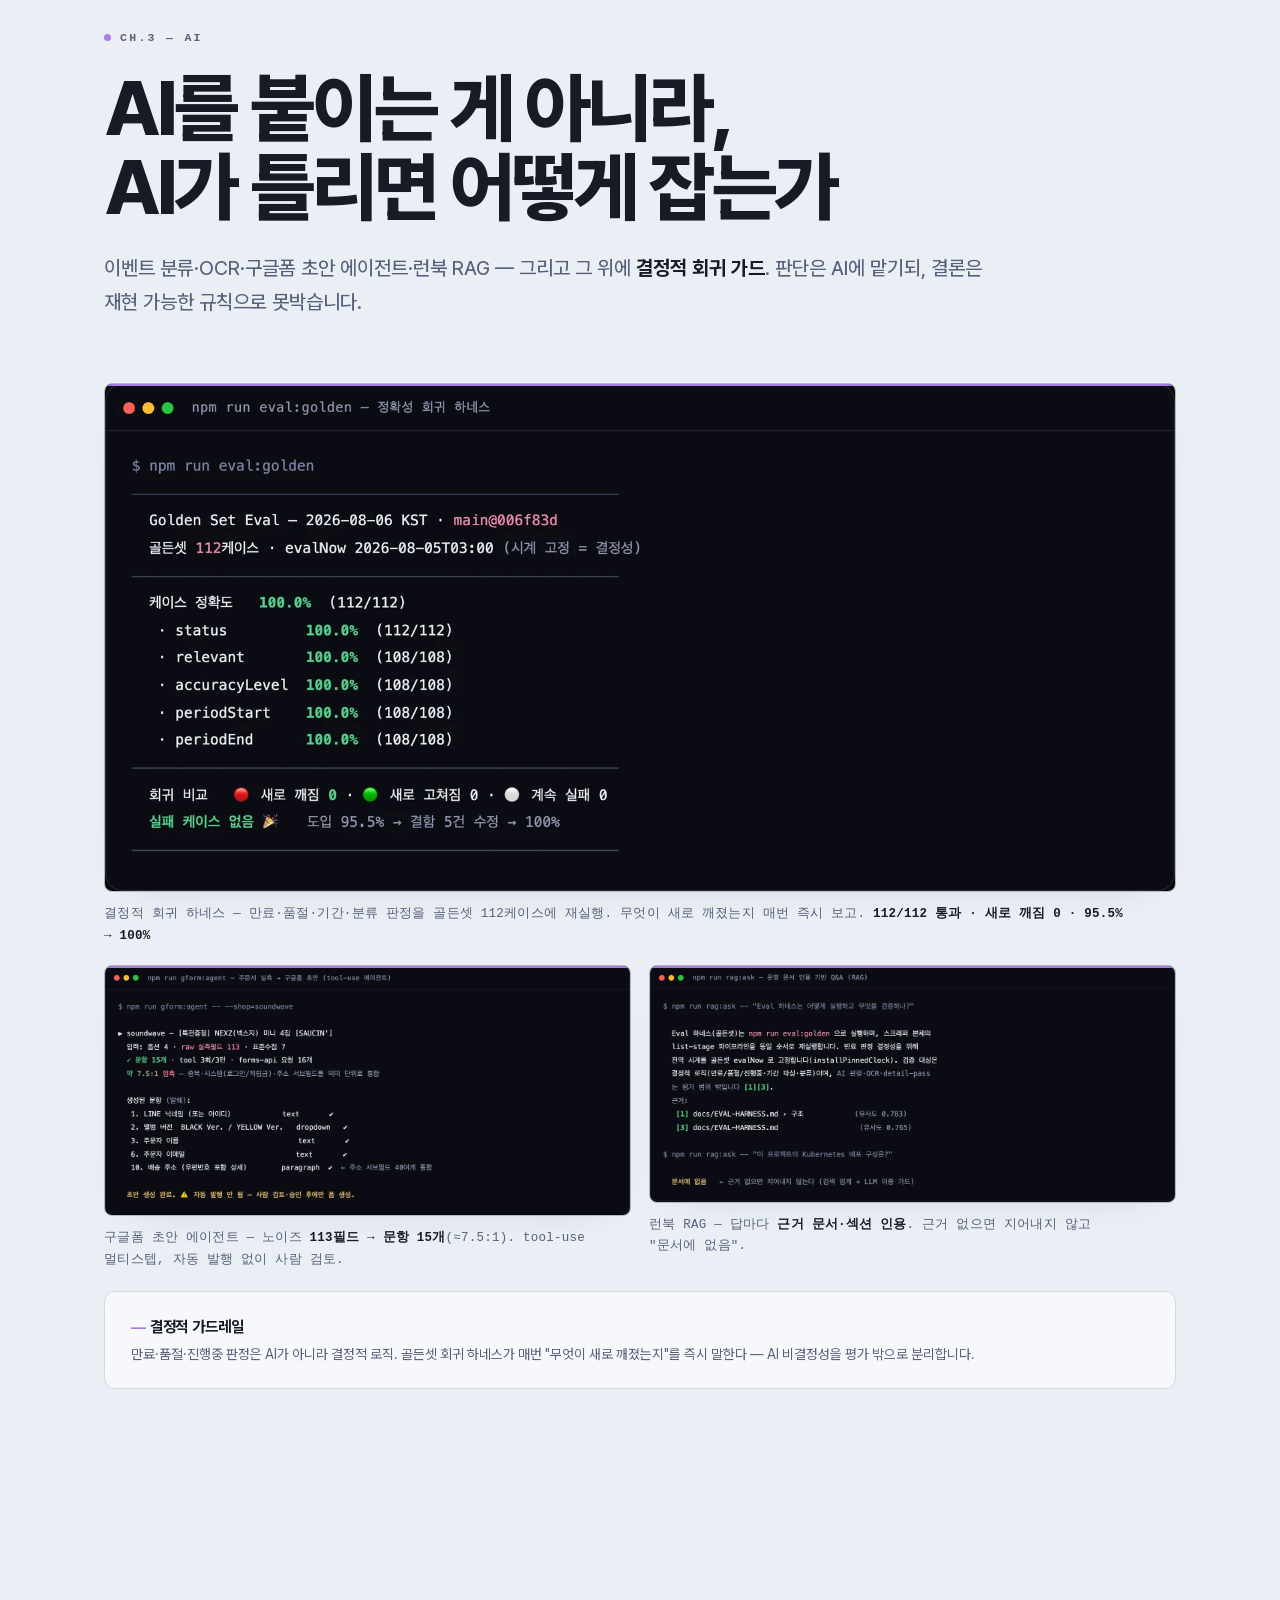
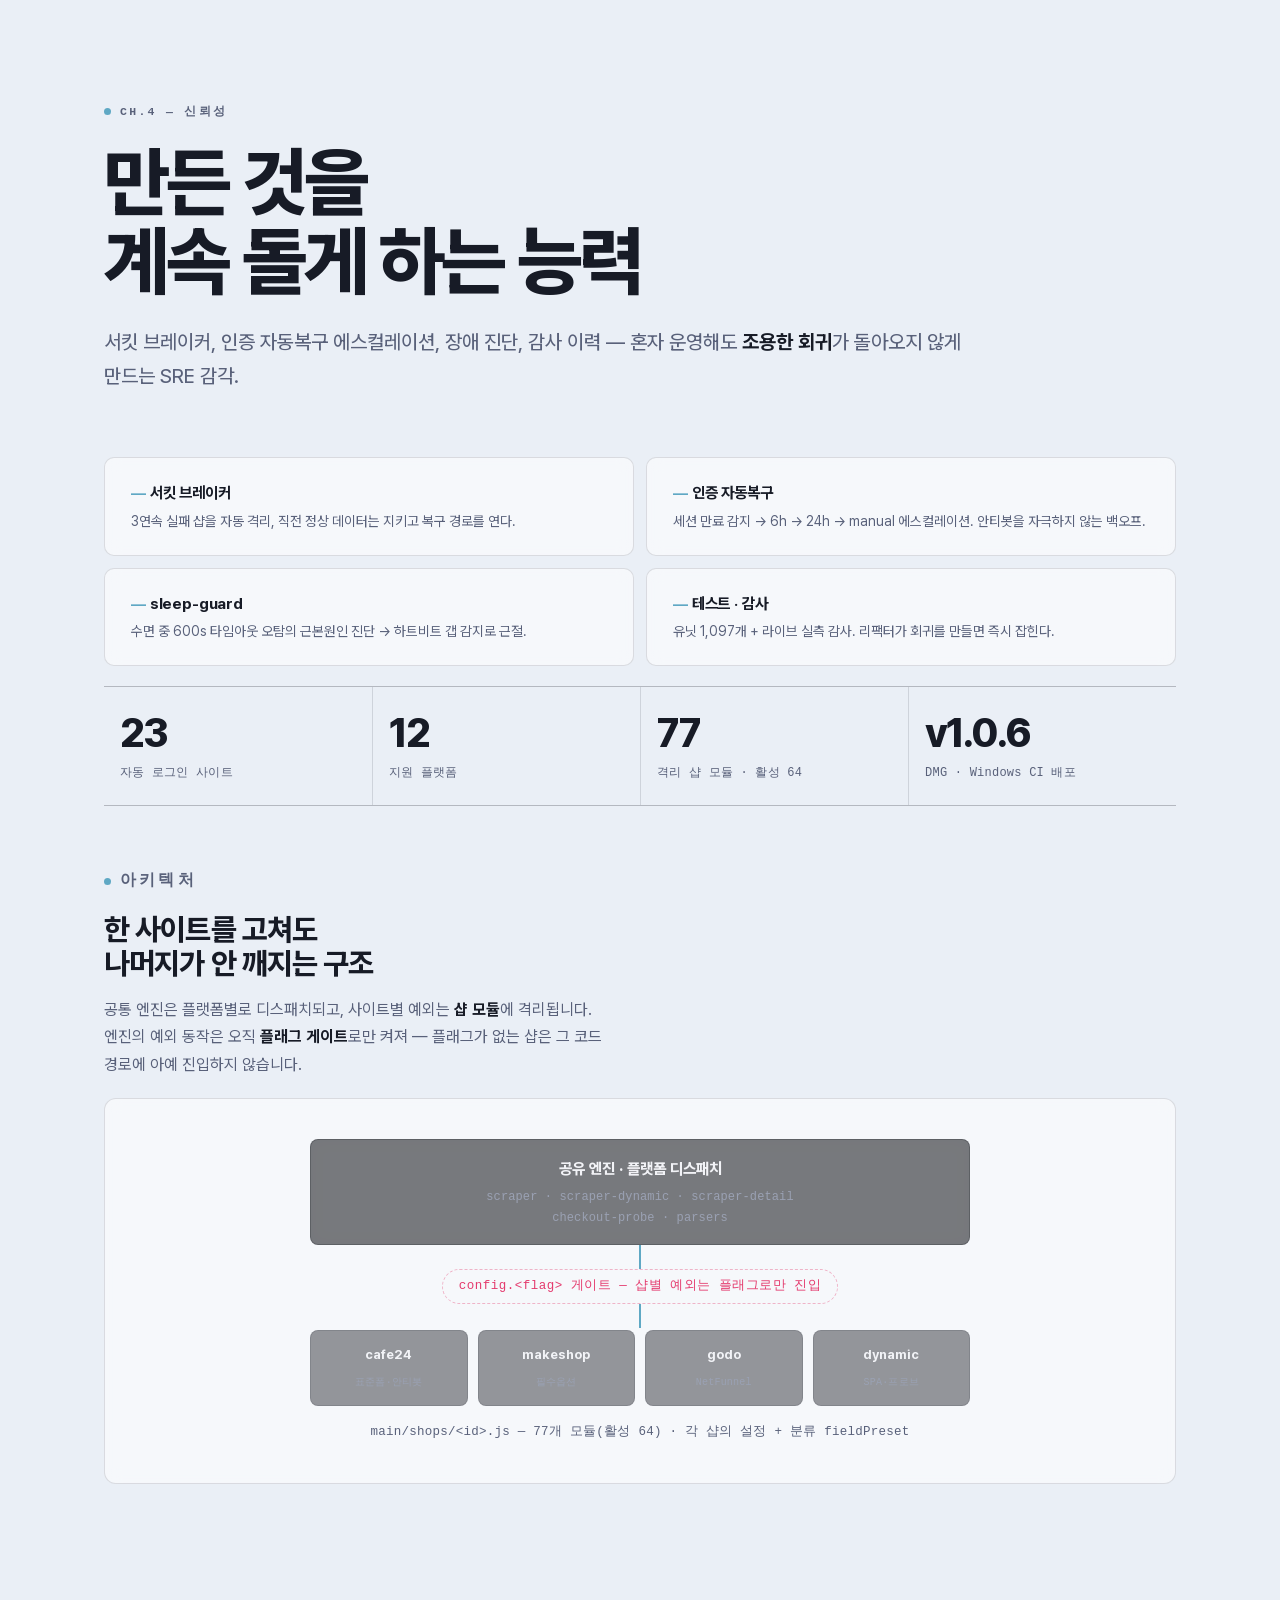
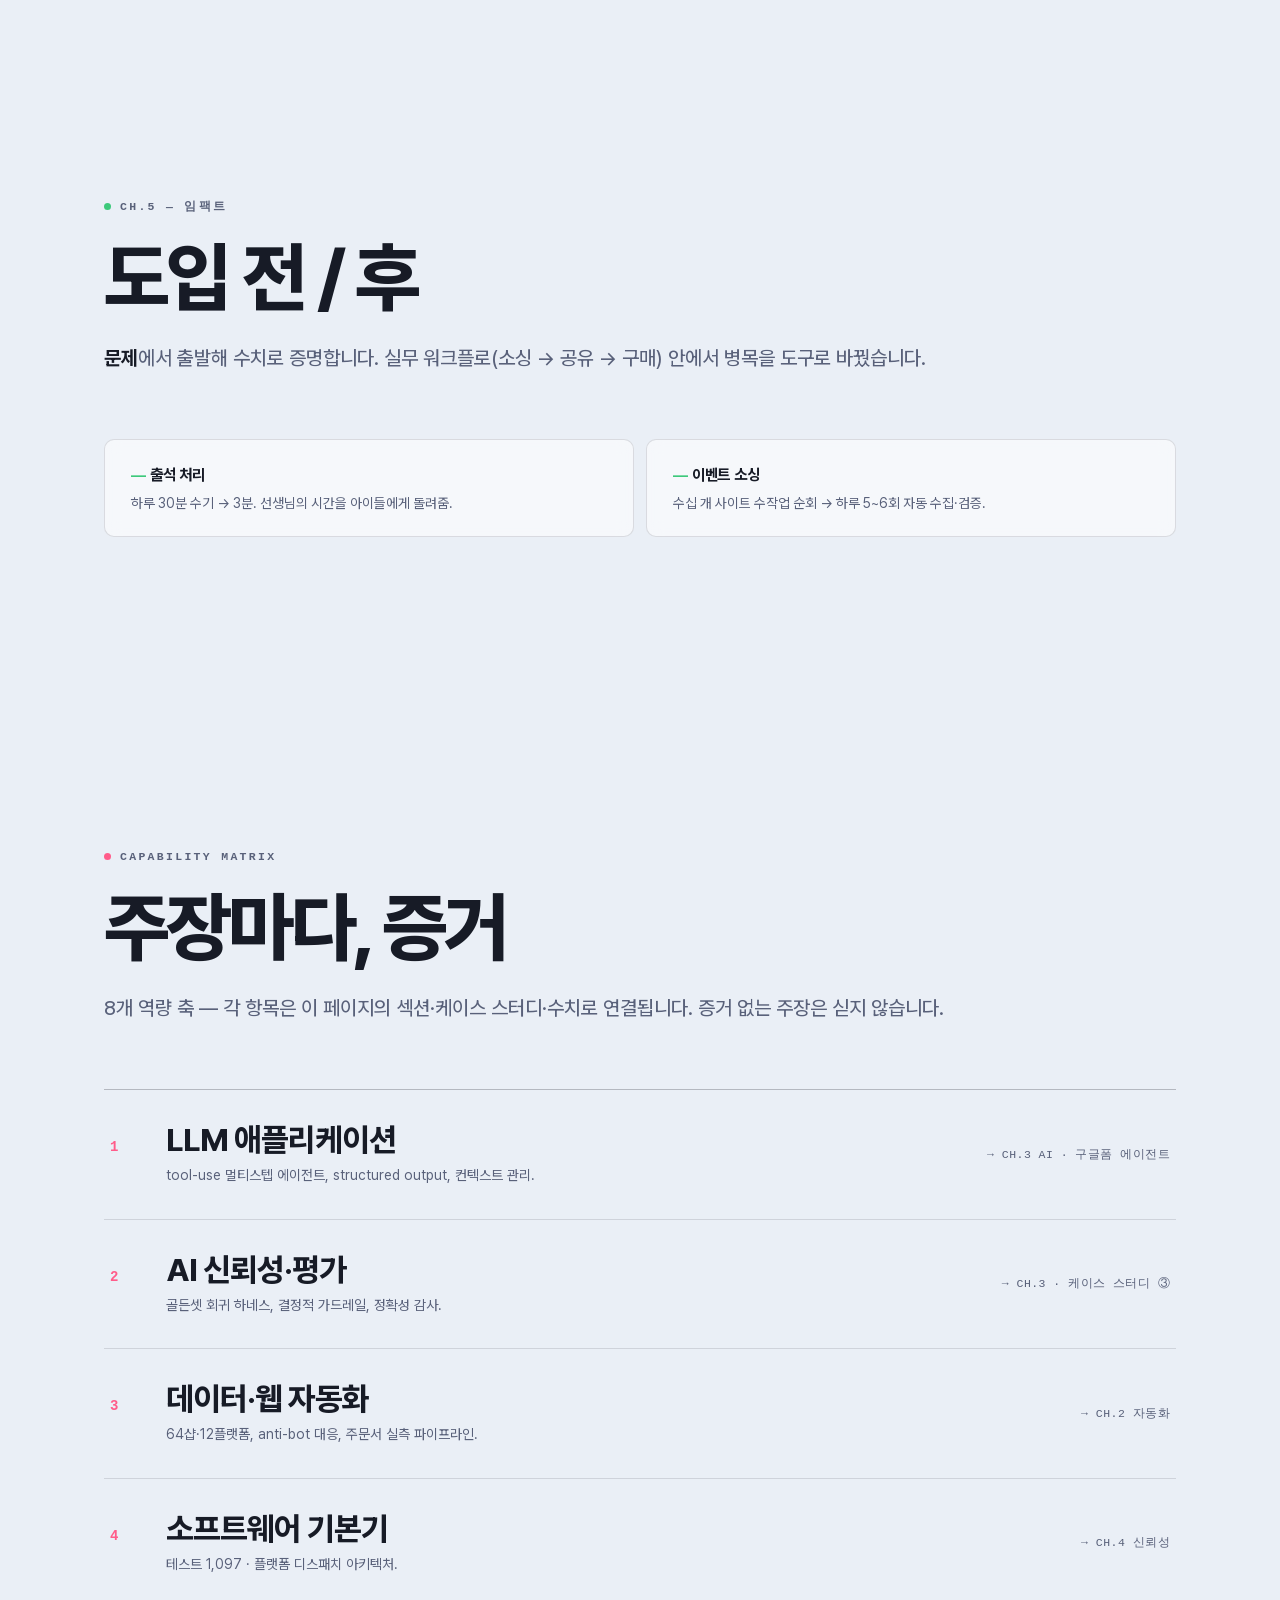
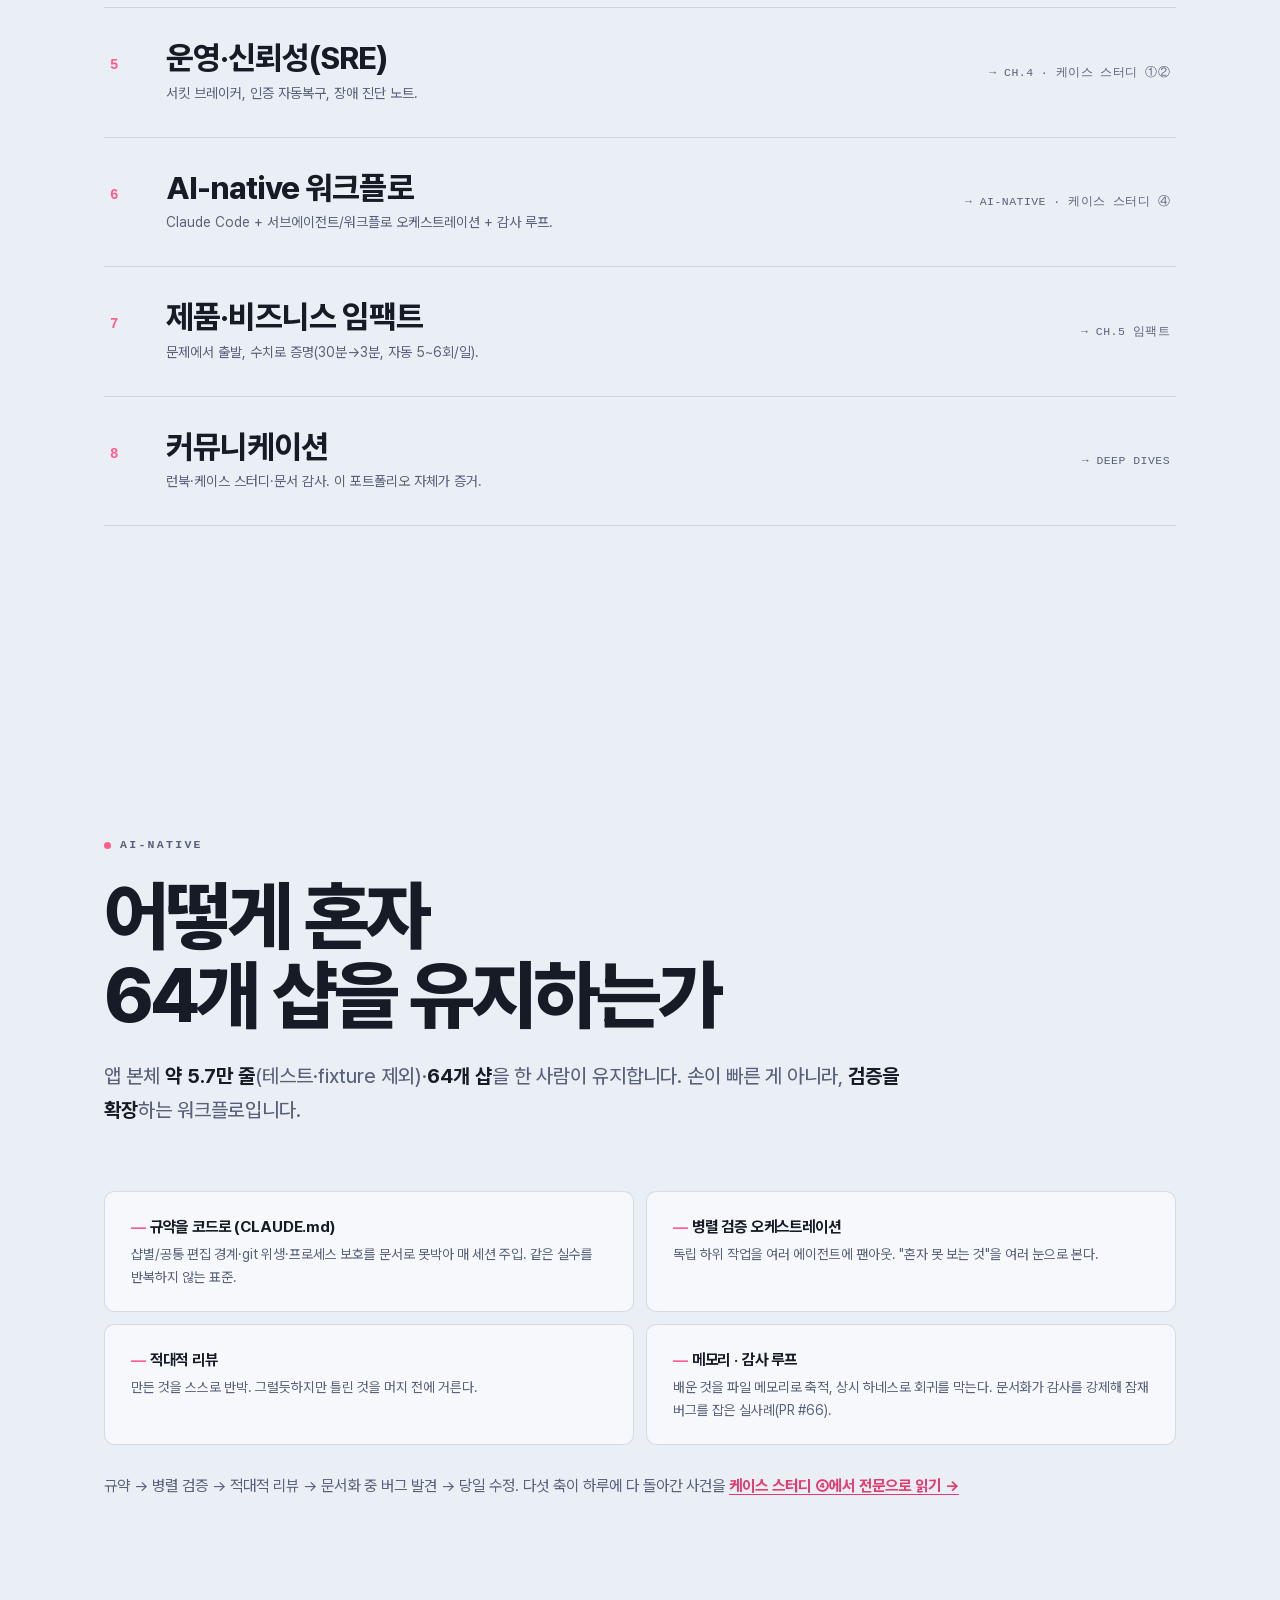
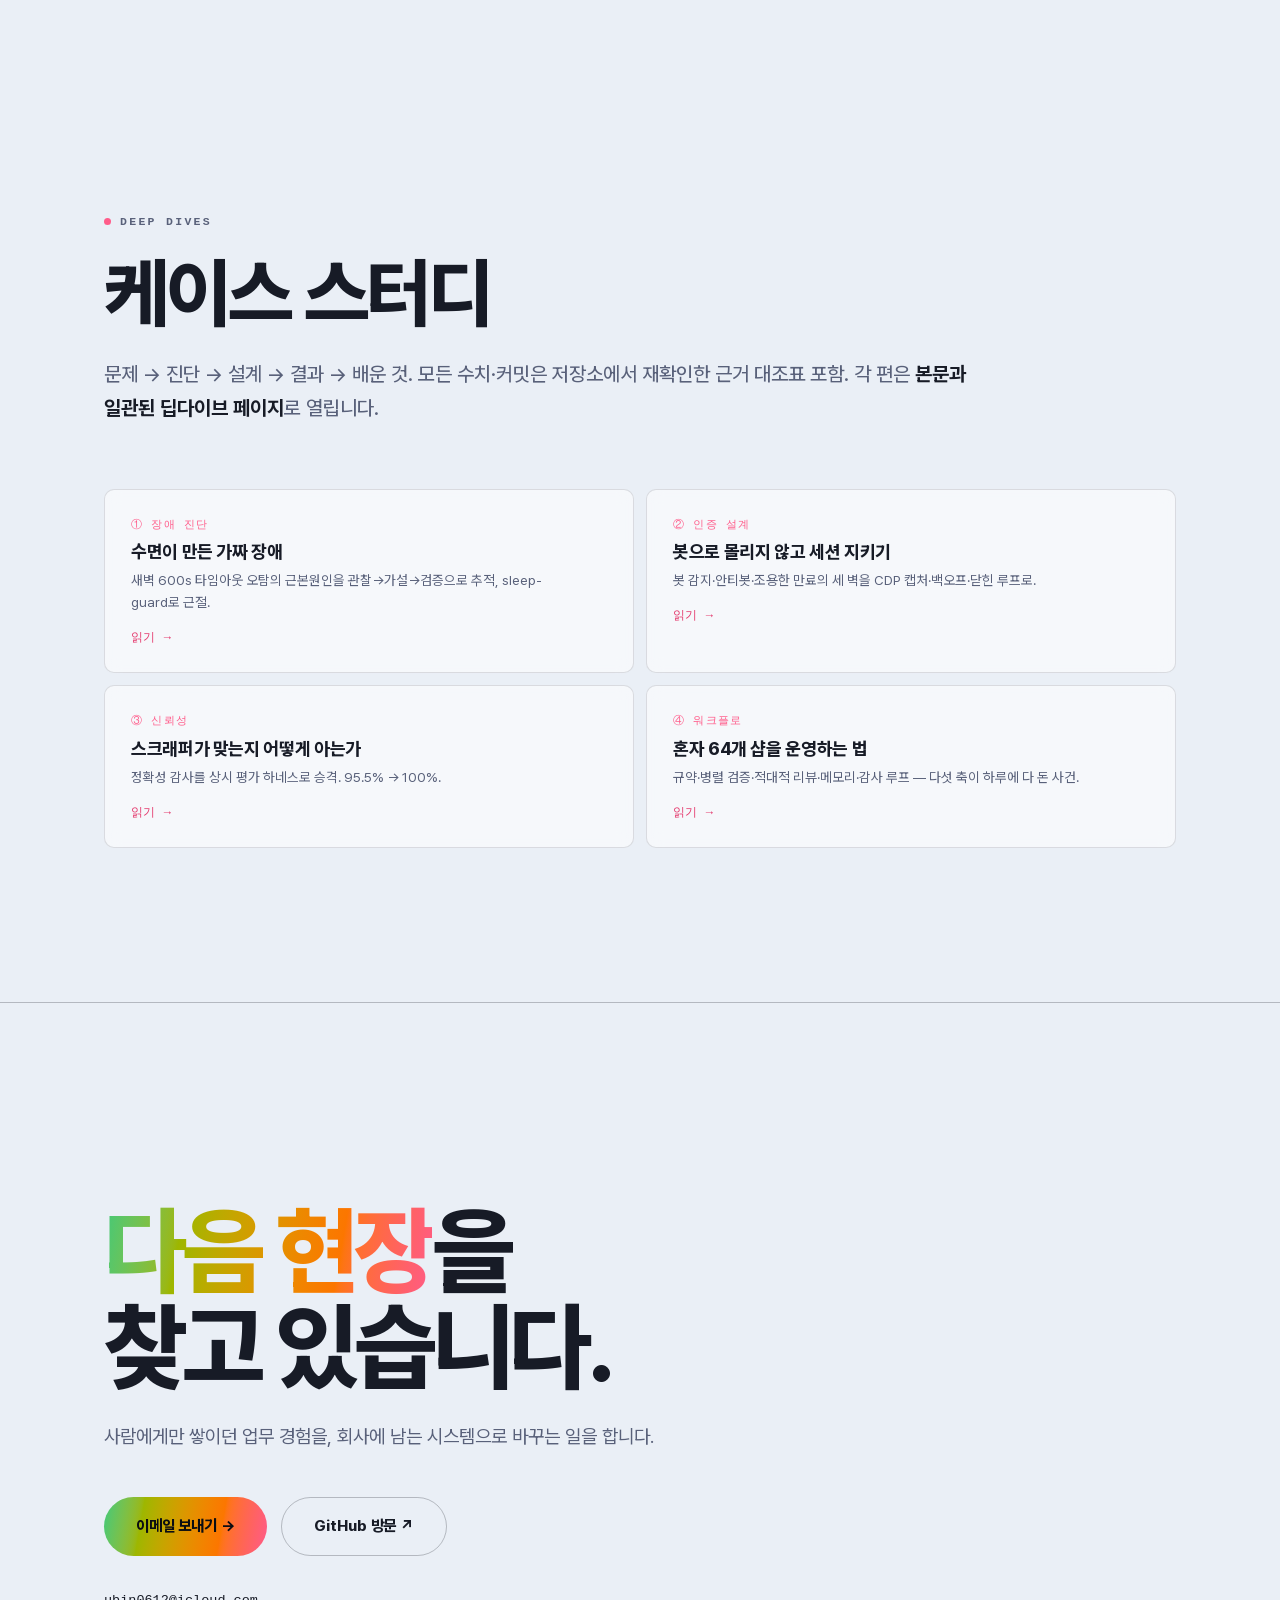
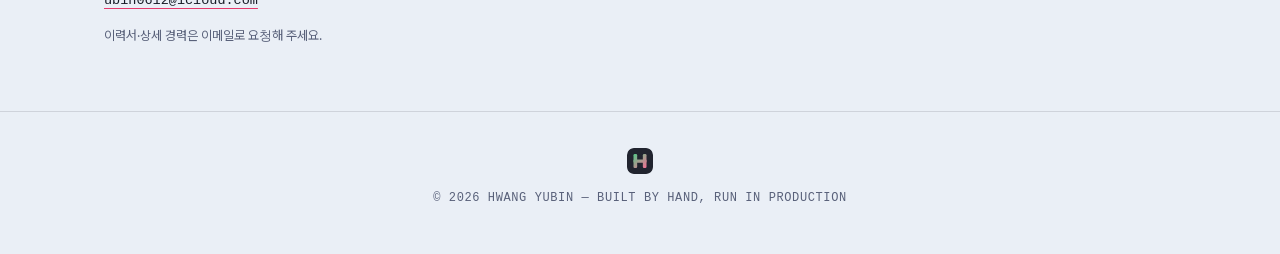
==== commit 5ce74c19: "portfolio: 이중청중 심사 반영 — NUMBERS 숫자 회귀 수정 · LOC 정합 · 근거 보강 멀티에이전트 재심사(개발자·비개발자·구조/표현·재채점) + 적대적 검증 결과" ====
--- a/index.html
+++ b/index.html
@@ -233,7 +233,7 @@
 .num-row > div:first-child{border-left:0}
 .num-row strong{display:block;font-size:clamp(30px,4.8vw,58px);font-weight:800;
   letter-spacing:-.045em;font-variant-numeric:tabular-nums;line-height:1;color:var(--ink)}
-.num-row span{display:block;margin-top:12px;font-size:12.5px;color:var(--muted);font-weight:500;
+.num-row > div > span{display:block;margin-top:12px;font-size:12.5px;color:var(--muted);font-weight:500;
   font-family:var(--font-mono);letter-spacing:.02em}
 @media (max-width:680px){
   .num-row{grid-template-columns:repeat(2,1fr)}
@@ -487,7 +487,7 @@
     <div class="num-row">
       <div class="reveal"><strong><span data-count="64">64</span></strong><span>자동 수집 쇼핑몰</span></div>
       <div class="reveal" data-delay="1"><strong><span data-count="1097">1,097</span></strong><span>자동 테스트 통과</span></div>
-      <div class="reveal" data-delay="2"><strong><span data-count="23">23</span></strong><span>자동 로그인 사이트</span></div>
+      <div class="reveal" data-delay="2"><strong><span data-count="2">2</span></strong><span>운영 중인 실서비스</span></div>
       <div class="reveal" data-delay="3"><strong>30분 → 3분</strong><span>현장 출석 처리</span></div>
     </div>
   </div>
@@ -521,6 +521,11 @@
         <p class="media-cap">실제 운영 중인 서비스의 구동 화면</p>
       </div>
     </div>
+    <div class="stats reveal" data-delay="2" style="margin-top:clamp(26px,4vw,40px)">
+      <div class="stat"><strong>1인</strong><span>기획 · 개발 · 운영</span></div>
+      <div class="stat"><strong>4주</strong><span>첫 배포까지</span></div>
+      <div class="stat"><strong>3</strong><span>사용자 역할 · 학생 · 학부모 · 교사</span></div>
+    </div>
   </div>
 </section>
 
@@ -569,12 +574,12 @@
         <p class="eyebrow">실측</p>
         <h3>목록만 긁지 않고,<br>주문서까지 들어가 확인합니다</h3>
         <p>가능한 쇼핑몰은 <b>로그인 → 상품 → 장바구니 → 주문서</b>까지 자동 진입해, 고객에게 실제로 받아야 할 입력 항목(응모자명·생년월일·연락처 등)을 실측합니다.</p>
-        <p>사이트별 예외는 <b>77개 모듈</b>에 격리하고, 공통 엔진은 플래그로만 확장합니다. 한 사이트를 고쳐도 나머지가 깨지지 않는 구조입니다.</p>
+        <p>사이트별 예외는 <b>64개 샵을 포함한 77개 모듈</b>에 격리하고, 공통 엔진은 플래그로만 확장합니다. 한 사이트를 고쳐도 나머지가 깨지지 않는 구조입니다.</p>
       </div>
       <div class="block-media reveal" data-delay="1">
         <div class="frame">
           <div class="frame-bar"><i></i><i></i><i></i><em>kpop-event-scraper — 이벤트 그리드</em></div>
-          <img src="assets/app-grid.webp" width="1500" height="859" alt="실제 앱 화면 — 64개 쇼핑몰의 이벤트가 카드·마감 D-day·필터와 함께 표시된 그리드" loading="lazy">
+          <img src="assets/app-grid.webp" width="1500" height="859" alt="실제 앱 화면 — 64개 쇼핑몰의 이벤트가 카드·마감 D-day·필터와 함께 표시된 그리드">
         </div>
         <p class="media-cap">실제 운영 화면 — 64개 쇼핑몰의 이벤트가 상태와 함께 한 화면에</p>
       </div>
@@ -592,17 +597,17 @@
     </div>
     <!-- 실캡처 ① eval 리포트 (centerpiece) — STEP 5 실제 CLI 출력 -->
     <div class="shot reveal">
-      <img src="assets/demo-eval-report.webp" width="1600" height="758" alt="npm run eval:golden 실행 결과 — 골든셋 112케이스 100% 통과(112/112), 회귀 새로 깨짐 0, 도입 95.5% → 결함 5건 수정 → 100%" loading="lazy">
-    </div>
-    <p class="media-cap tight">결정적 회귀 하네스 — 만료·품절·기간·분류 판정을 골든셋 112케이스에 재실행. 무엇이 새로 깨졌는지 매번 즉시 보고.</p>
+      <img src="assets/demo-eval-report.webp" width="1600" height="758" alt="npm run eval:golden 실행 결과 — 골든셋 112케이스 100% 통과(112/112), 회귀 새로 깨짐 0, 도입 95.5% → 결함 5건 수정 → 100%">
+    </div>
+    <p class="media-cap tight">결정적 회귀 하네스 — 만료·품절·기간·분류 판정을 골든셋 112케이스에 재실행. 무엇이 새로 깨졌는지 매번 즉시 보고. <b>112/112 통과 · 새로 깨짐 0 · 95.5% → 100%</b></p>
     <!-- 실캡처 ②③ 구글폼 에이전트 · 런북 RAG (2단) -->
     <div class="cap-grid">
       <div class="reveal">
-        <div class="shot"><img src="assets/demo-gform-agent.webp" width="1400" height="665" alt="구글폼 초안 에이전트 실행 — 주문서 raw 실측 113필드를 문항 15개로 정리(약 7.5:1), tool 3회, 자동 발행 안 함" loading="lazy"></div>
+        <div class="shot"><img src="assets/demo-gform-agent.webp" width="1400" height="665" alt="구글폼 초안 에이전트 실행 — 주문서 raw 실측 113필드를 문항 15개로 정리(약 7.5:1), tool 3회, 자동 발행 안 함"></div>
         <p class="media-cap tight">구글폼 초안 에이전트 — 노이즈 <b>113필드 → 문항 15개</b>(≈7.5:1). tool-use 멀티스텝, 자동 발행 없이 사람 검토.</p>
       </div>
       <div class="reveal" data-delay="1">
-        <div class="shot"><img src="assets/demo-rag-answer.webp" width="1400" height="629" alt="런북 RAG 질의 — 답변에 근거 문서 경로·섹션([1][3]) 인용, 근거 없는 질문엔 '문서에 없음'" loading="lazy"></div>
+        <div class="shot"><img src="assets/demo-rag-answer.webp" width="1400" height="629" alt="런북 RAG 질의 — 답변에 근거 문서 경로·섹션([1][3]) 인용, 근거 없는 질문엔 '문서에 없음'"></div>
         <p class="media-cap tight">런북 RAG — 답마다 <b>근거 문서·섹션 인용</b>. 근거 없으면 지어내지 않고 "문서에 없음".</p>
       </div>
     </div>
@@ -627,9 +632,9 @@
       <div class="bento-card reveal" data-delay="3"><h3>테스트 · 감사</h3><p>유닛 1,097개 + 라이브 실측 감사. 리팩터가 회귀를 만들면 즉시 잡힌다.</p></div>
     </div>
     <div class="stats reveal" style="margin-top:20px">
-      <div class="stat"><strong><span data-count="1097">1,097</span></strong><span>자동 테스트</span></div>
+      <div class="stat"><strong><span data-count="23">23</span></strong><span>자동 로그인 사이트</span></div>
       <div class="stat"><strong><span data-count="12">12</span></strong><span>지원 플랫폼</span></div>
-      <div class="stat"><strong><span data-count="77">77</span></strong><span>격리 샵 모듈</span></div>
+      <div class="stat"><strong><span data-count="77">77</span></strong><span>격리 샵 모듈 · 활성 64</span></div>
       <div class="stat"><strong>v1.0.6</strong><span>DMG · Windows CI 배포</span></div>
     </div>
     <!-- 아키텍처 다이어그램 — 공유 엔진 / 플래그 게이트 / 샵 모듈 -->
@@ -684,7 +689,7 @@
       <a class="axis reveal" href="#ai"><span class="k">1</span><div class="body"><h3>LLM 애플리케이션</h3><p>tool-use 멀티스텝 에이전트, structured output, 컨텍스트 관리.</p></div><span class="to">→ CH.3 AI · 구글폼 에이전트</span></a>
       <a class="axis reveal" href="#ai"><span class="k">2</span><div class="body"><h3>AI 신뢰성·평가</h3><p>골든셋 회귀 하네스, 결정적 가드레일, 정확성 감사.</p></div><span class="to">→ CH.3 · 케이스 스터디 ③</span></a>
       <a class="axis reveal" href="#automation"><span class="k">3</span><div class="body"><h3>데이터·웹 자동화</h3><p>64샵·12플랫폼, anti-bot 대응, 주문서 실측 파이프라인.</p></div><span class="to">→ CH.2 자동화</span></a>
-      <a class="axis reveal" href="#reliability"><span class="k">4</span><div class="body"><h3>소프트웨어 기본기</h3><p>테스트 1,097 · 커밋 468 · 플랫폼 디스패치 아키텍처.</p></div><span class="to">→ CH.4 신뢰성</span></a>
+      <a class="axis reveal" href="#reliability"><span class="k">4</span><div class="body"><h3>소프트웨어 기본기</h3><p>테스트 1,097 · 플랫폼 디스패치 아키텍처.</p></div><span class="to">→ CH.4 신뢰성</span></a>
       <a class="axis reveal" href="#reliability"><span class="k">5</span><div class="body"><h3>운영·신뢰성(SRE)</h3><p>서킷 브레이커, 인증 자동복구, 장애 진단 노트.</p></div><span class="to">→ CH.4 · 케이스 스터디 ①②</span></a>
       <a class="axis reveal" href="#ai-native"><span class="k">6</span><div class="body"><h3>AI-native 워크플로</h3><p>Claude Code + 서브에이전트/워크플로 오케스트레이션 + 감사 루프.</p></div><span class="to">→ AI-NATIVE · 케이스 스터디 ④</span></a>
       <a class="axis reveal" href="#impact"><span class="k">7</span><div class="body"><h3>제품·비즈니스 임팩트</h3><p>문제에서 출발, 수치로 증명(30분→3분, 자동 5~6회/일).</p></div><span class="to">→ CH.5 임팩트</span></a>
@@ -723,12 +728,12 @@
       <a class="dive reveal" href="case-studies/01-sleep-guard-장애진단.html"><div class="tag">① 장애 진단</div><h3>수면이 만든 가짜 장애</h3><p>새벽 600s 타임아웃 오탐의 근본원인을 관찰→가설→검증으로 추적, sleep-guard로 근절.</p><div class="go">읽기 →</div></a>
       <a class="dive reveal" data-delay="1" href="case-studies/02-antibot-인증자동복구.html"><div class="tag">② 인증 설계</div><h3>봇으로 몰리지 않고 세션 지키기</h3><p>봇 감지·안티봇·조용한 만료의 세 벽을 CDP 캡처·백오프·닫힌 루프로.</p><div class="go">읽기 →</div></a>
       <a class="dive reveal" data-delay="2" href="case-studies/03-정확성감사-eval하네스.html"><div class="tag">③ 신뢰성</div><h3>스크래퍼가 맞는지 어떻게 아는가</h3><p>정확성 감사를 상시 평가 하네스로 승격. 95.5% → 100%.</p><div class="go">읽기 →</div></a>
-      <a class="dive reveal" data-delay="3" href="case-studies/04-ai-native-워크플로.html"><div class="tag">④ 워크플로</div><h3>혼자 9만 줄을 운영하는 법</h3><p>규약·병렬 검증·적대적 리뷰·메모리·감사 루프 — 다섯 축이 하루에 다 돈 사건.</p><div class="go">읽기 →</div></a>
-    </div>
-  </div>
-</section>
-
-<!-- 10. CONTACT — 밤이 다시 새벽으로 · 무드: 핑크 -->
+      <a class="dive reveal" data-delay="3" href="case-studies/04-ai-native-워크플로.html"><div class="tag">④ 워크플로</div><h3>혼자 64개 샵을 운영하는 법</h3><p>규약·병렬 검증·적대적 리뷰·메모리·감사 루프 — 다섯 축이 하루에 다 돈 사건.</p><div class="go">읽기 →</div></a>
+    </div>
+  </div>
+</section>
+
+<!-- 10. CONTACT — 밤의 고대비 피날레 · 무드: 핑크 -->
 <section class="contact" id="contact" style="--mood:#FF5C8A">
   <div class="wrap">
     <h2 class="reveal"><span class="grad-text">다음 현장</span>을<br>찾고 있습니다.</h2>
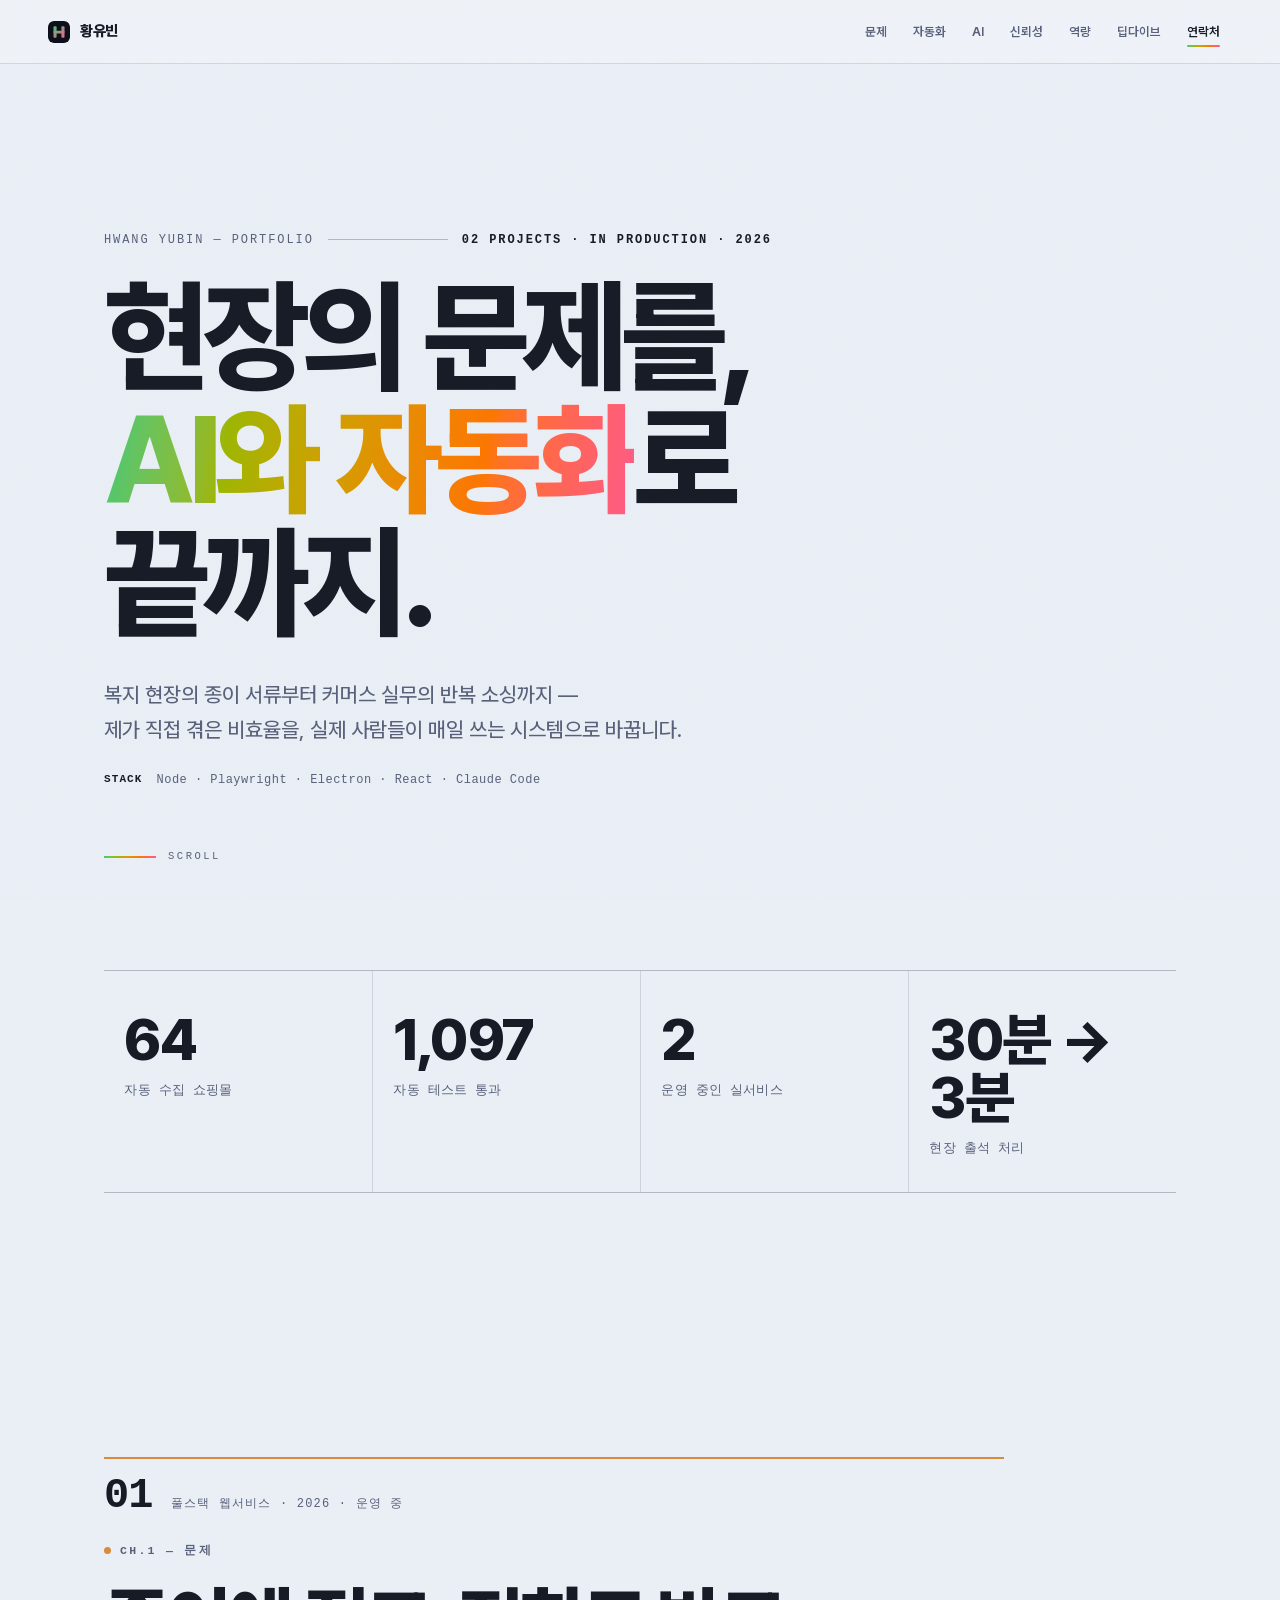
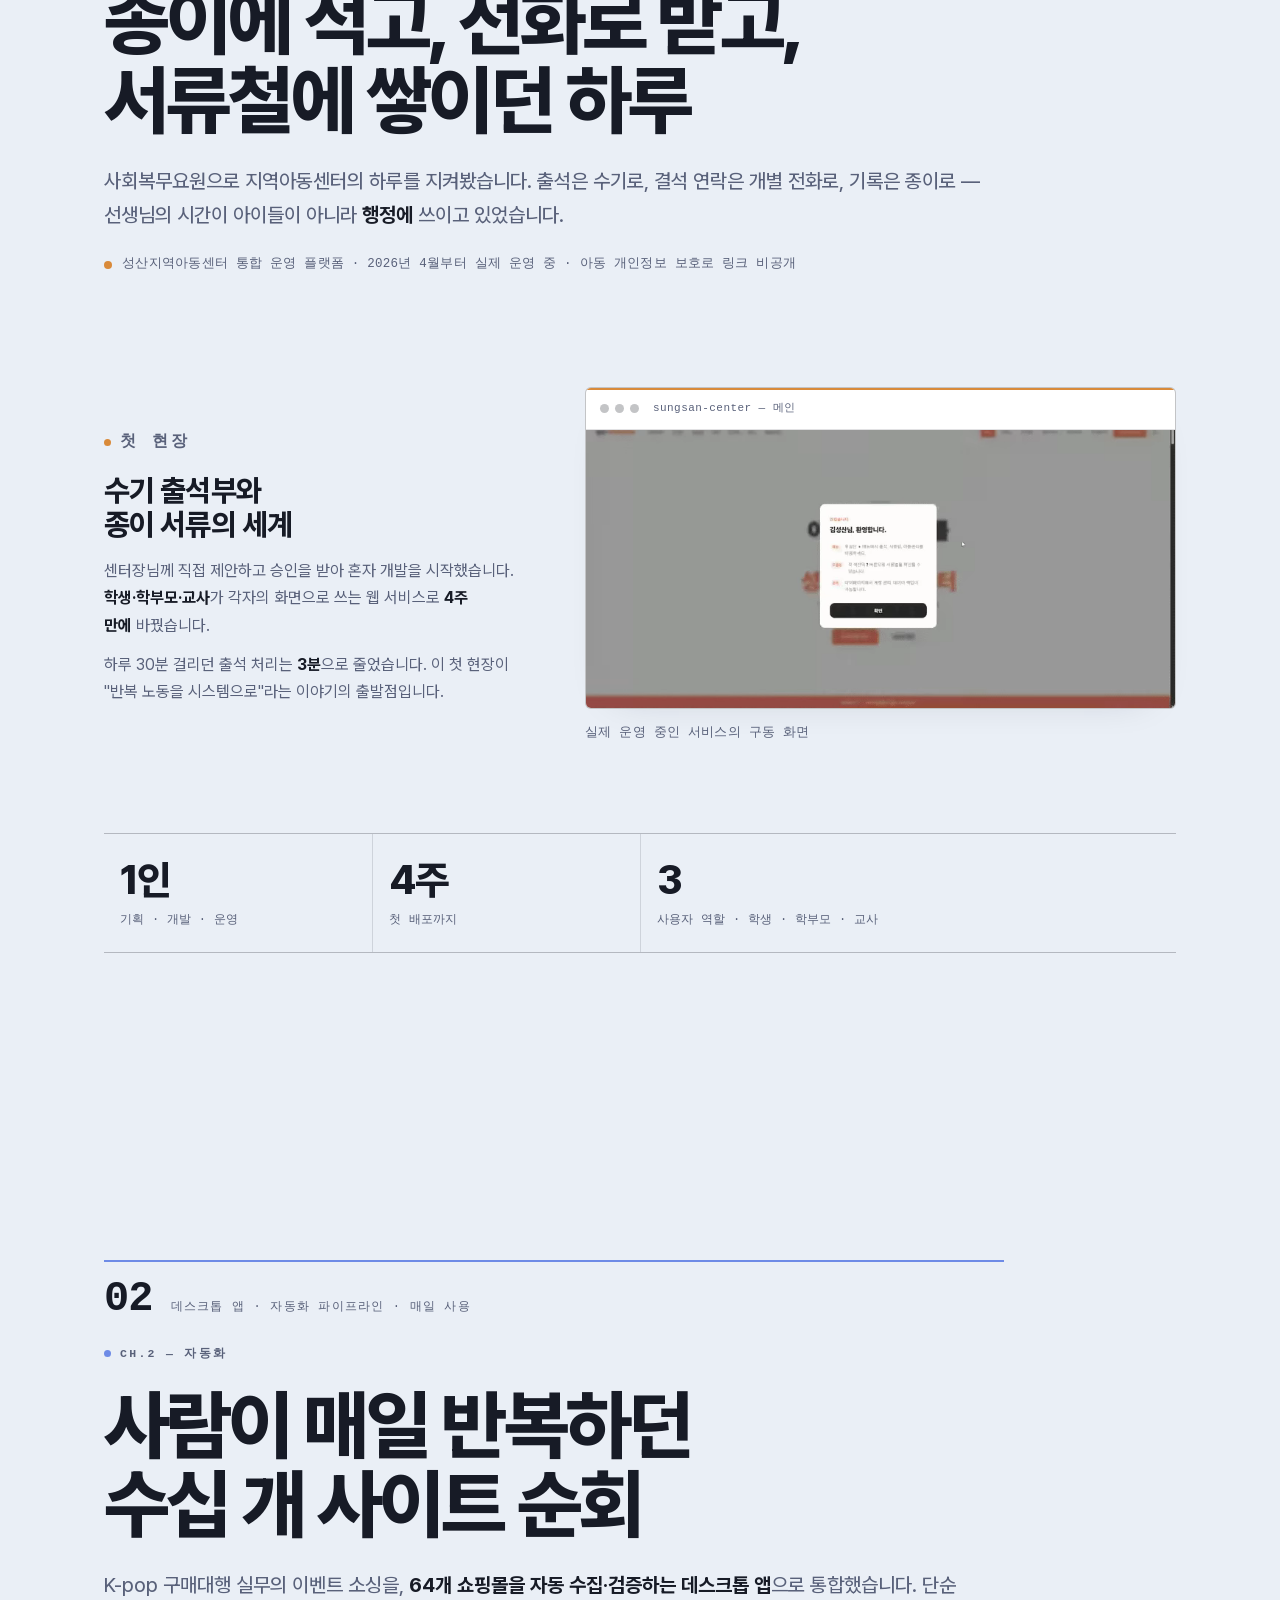
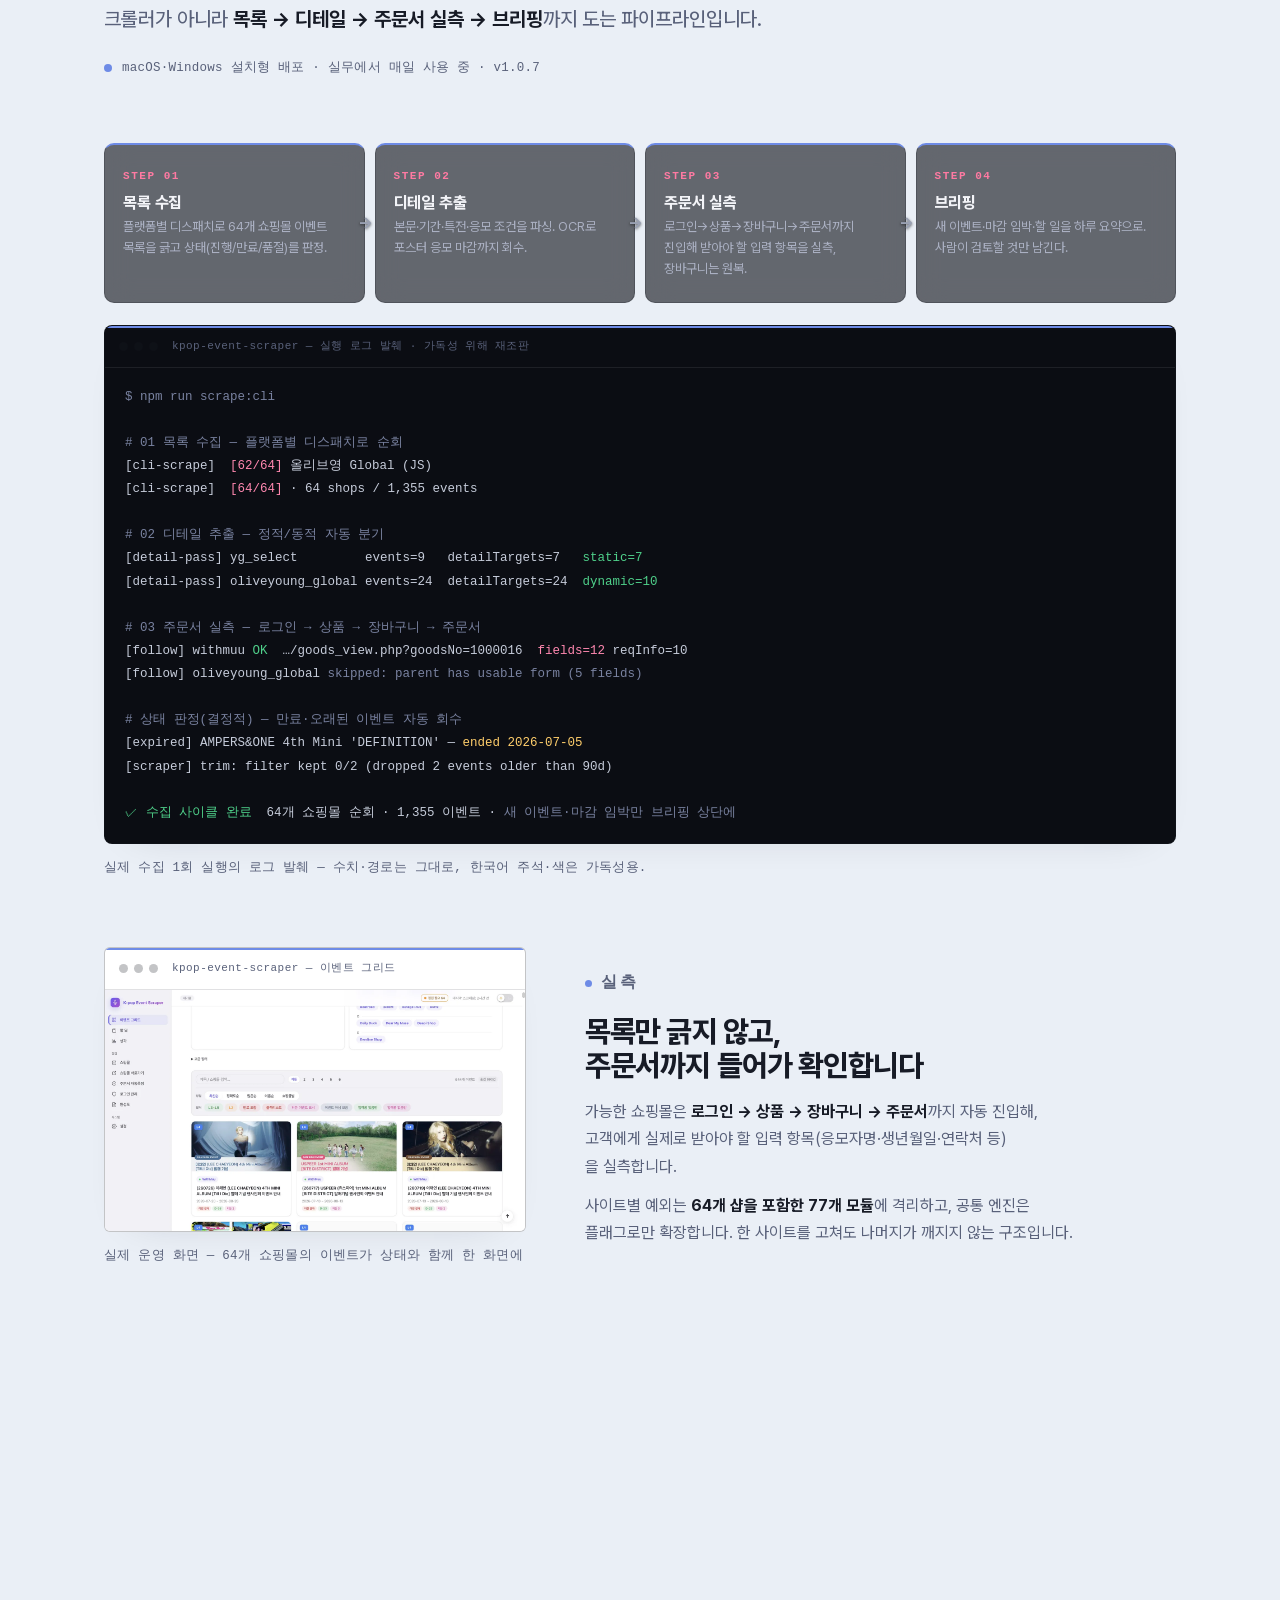
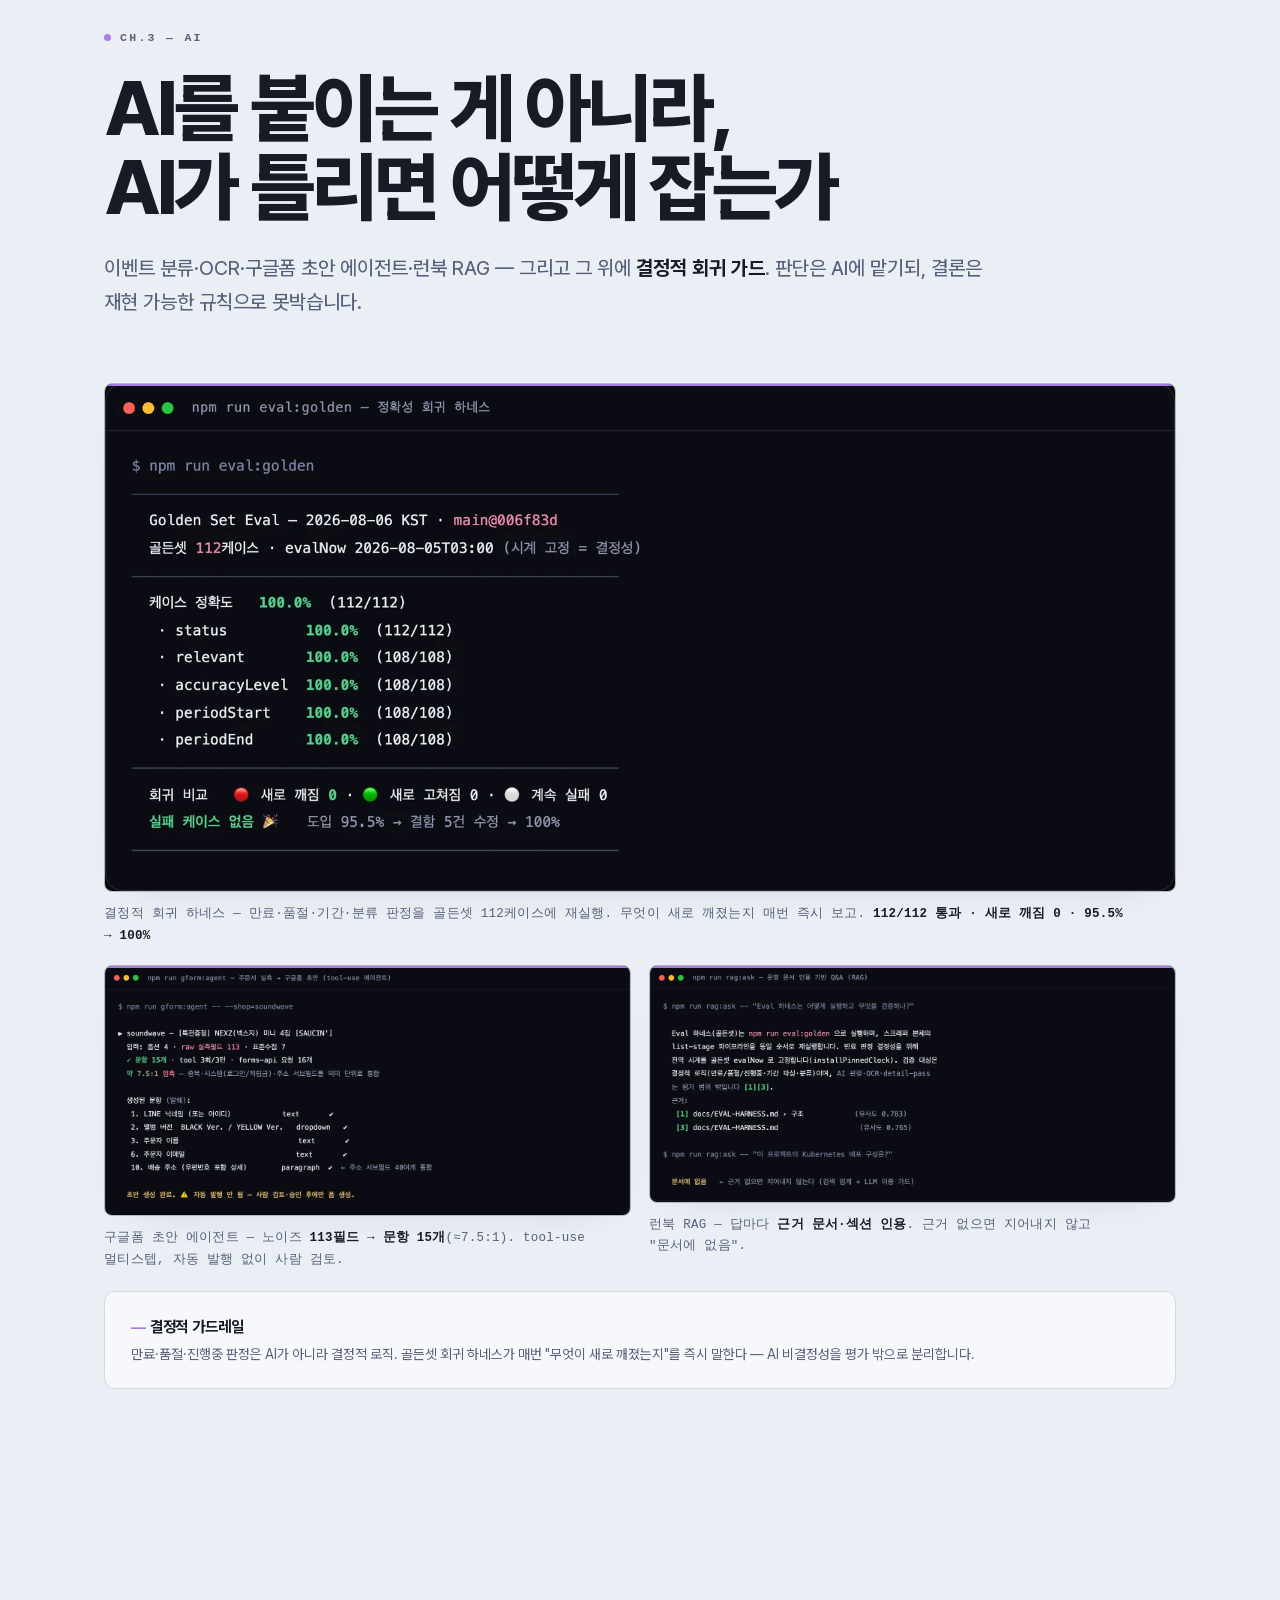
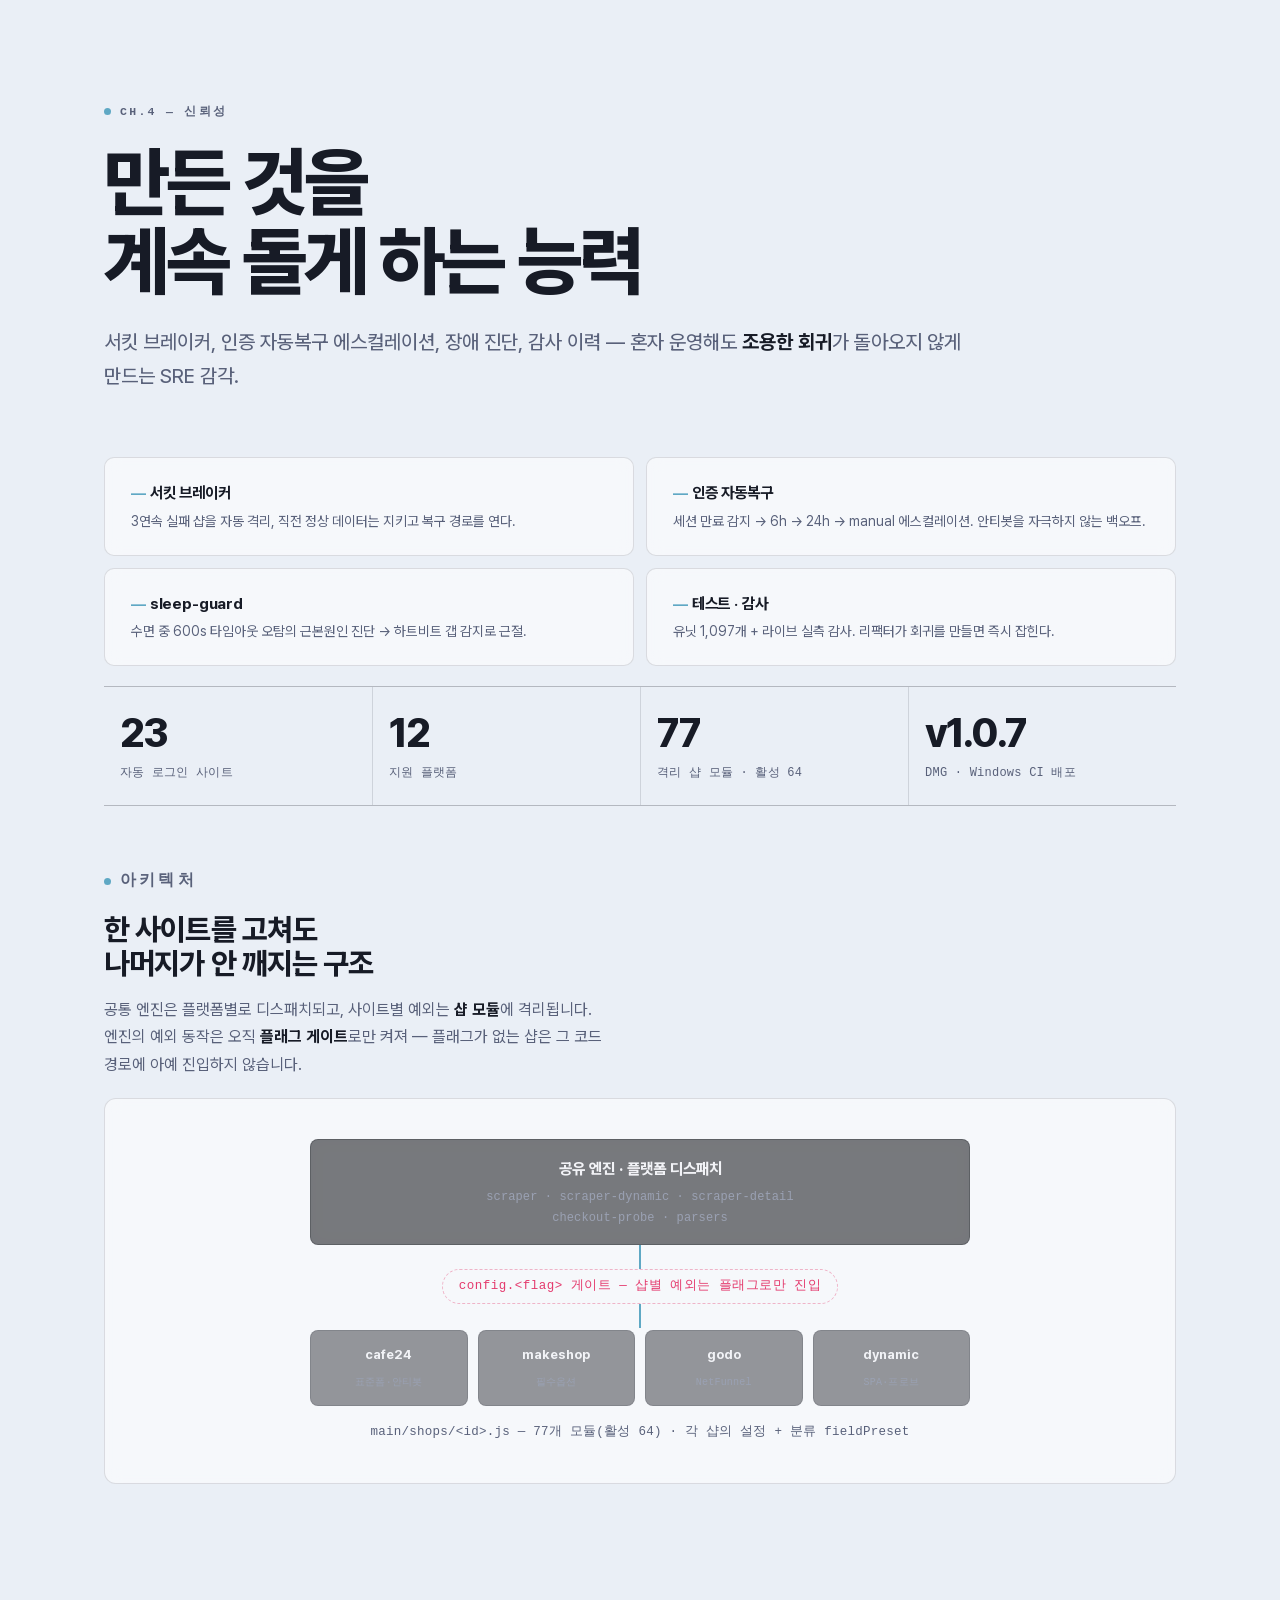
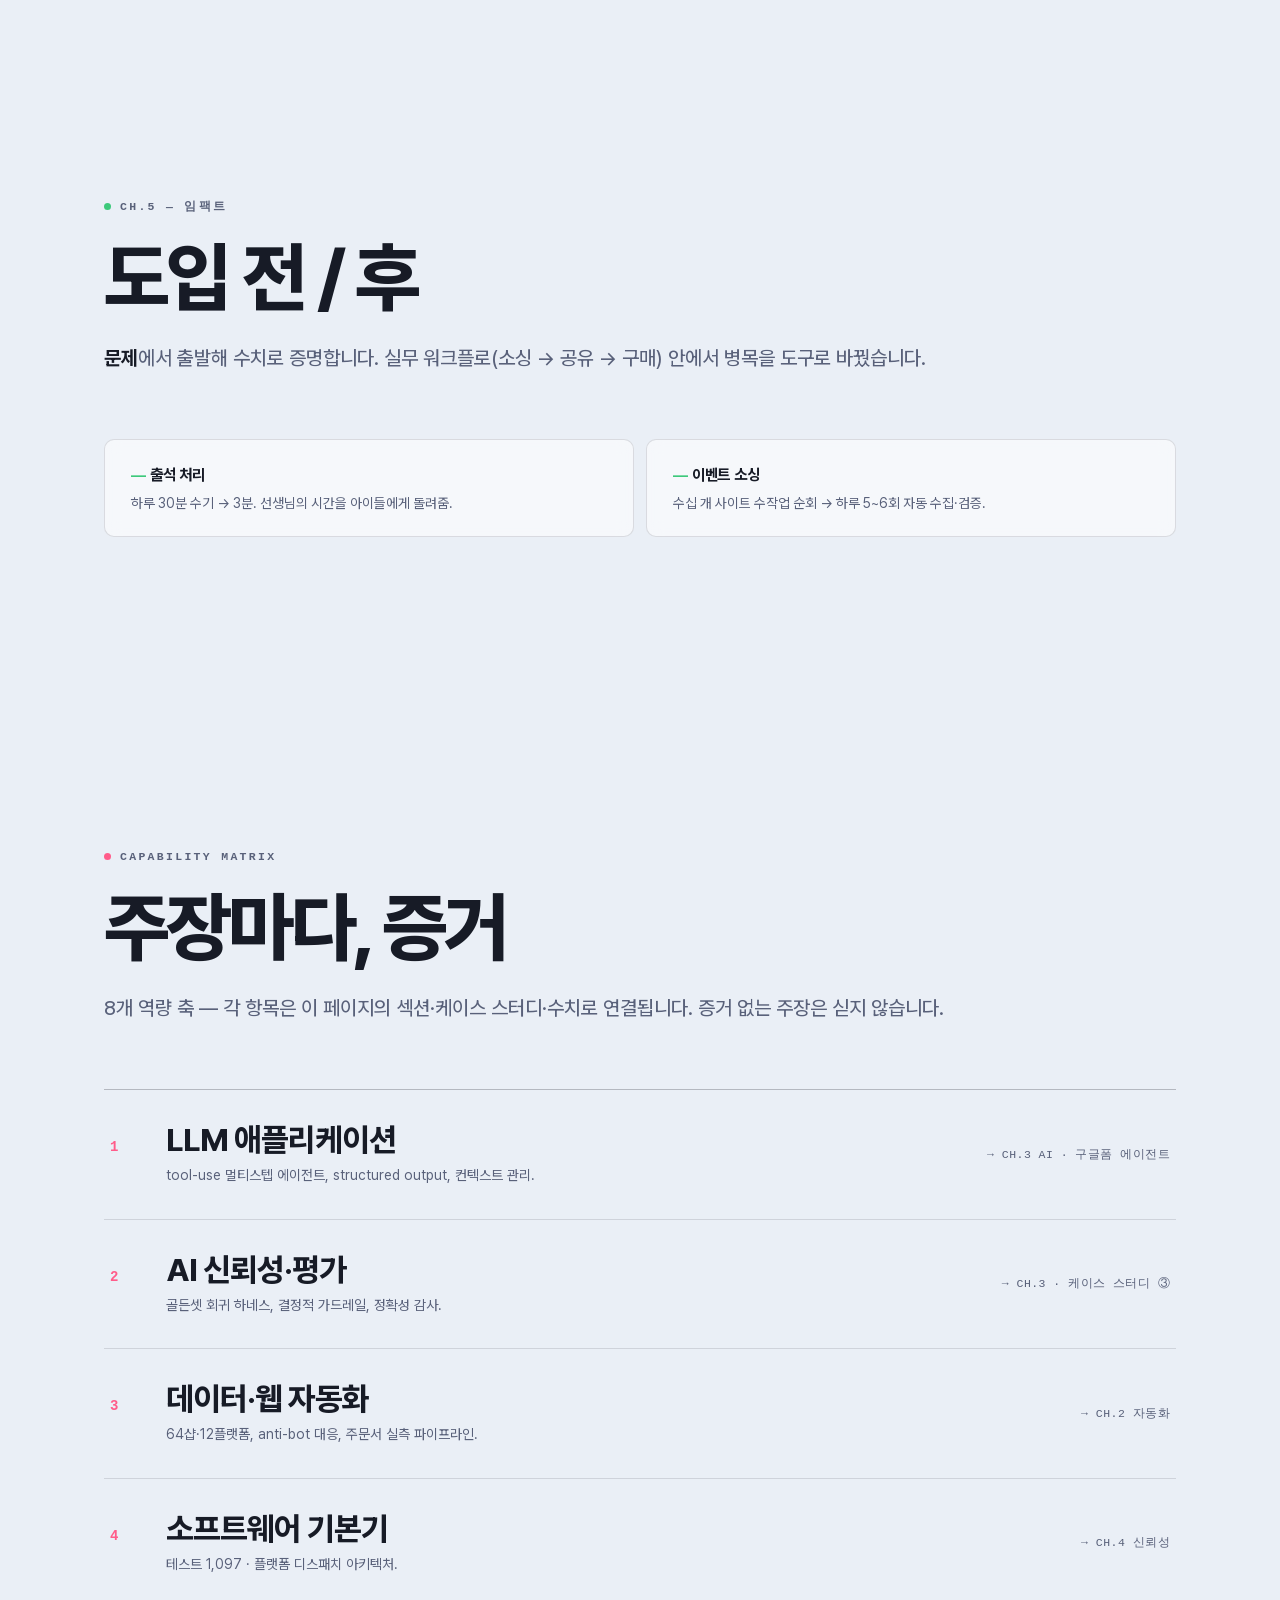
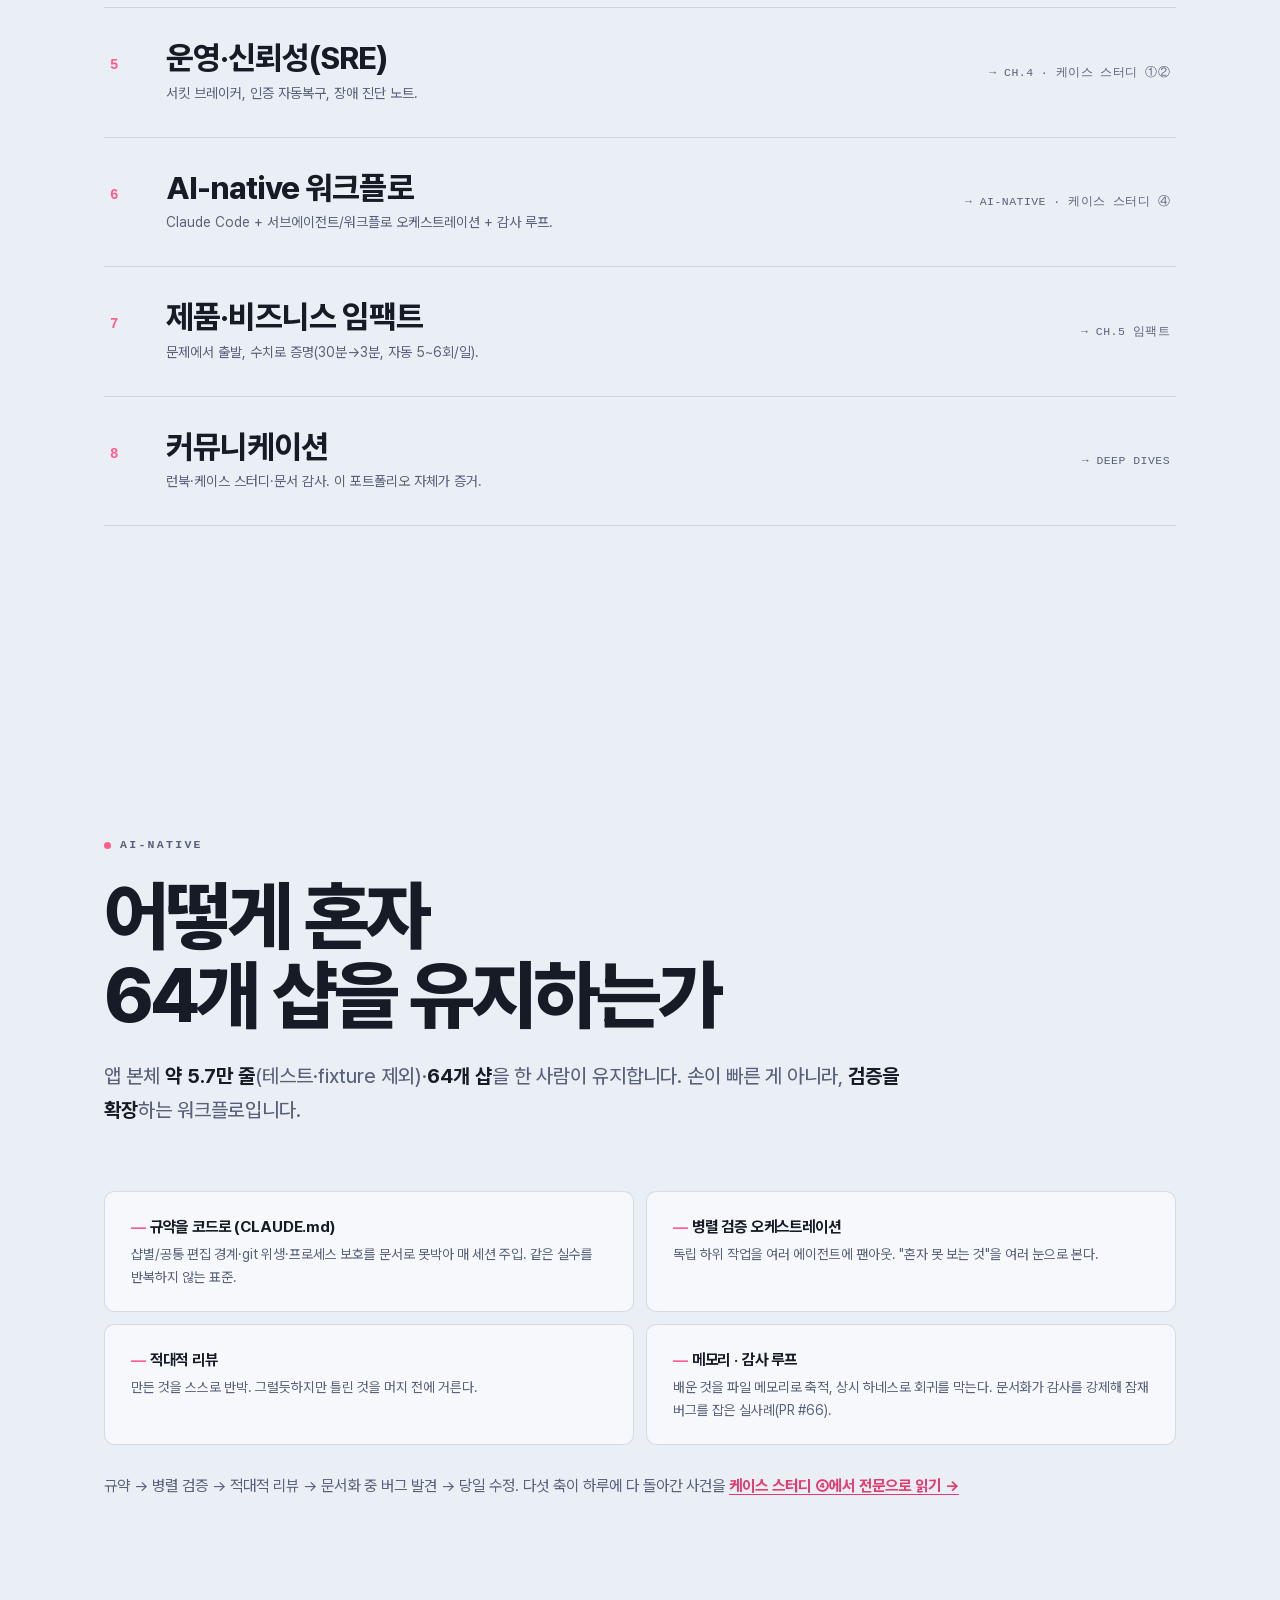
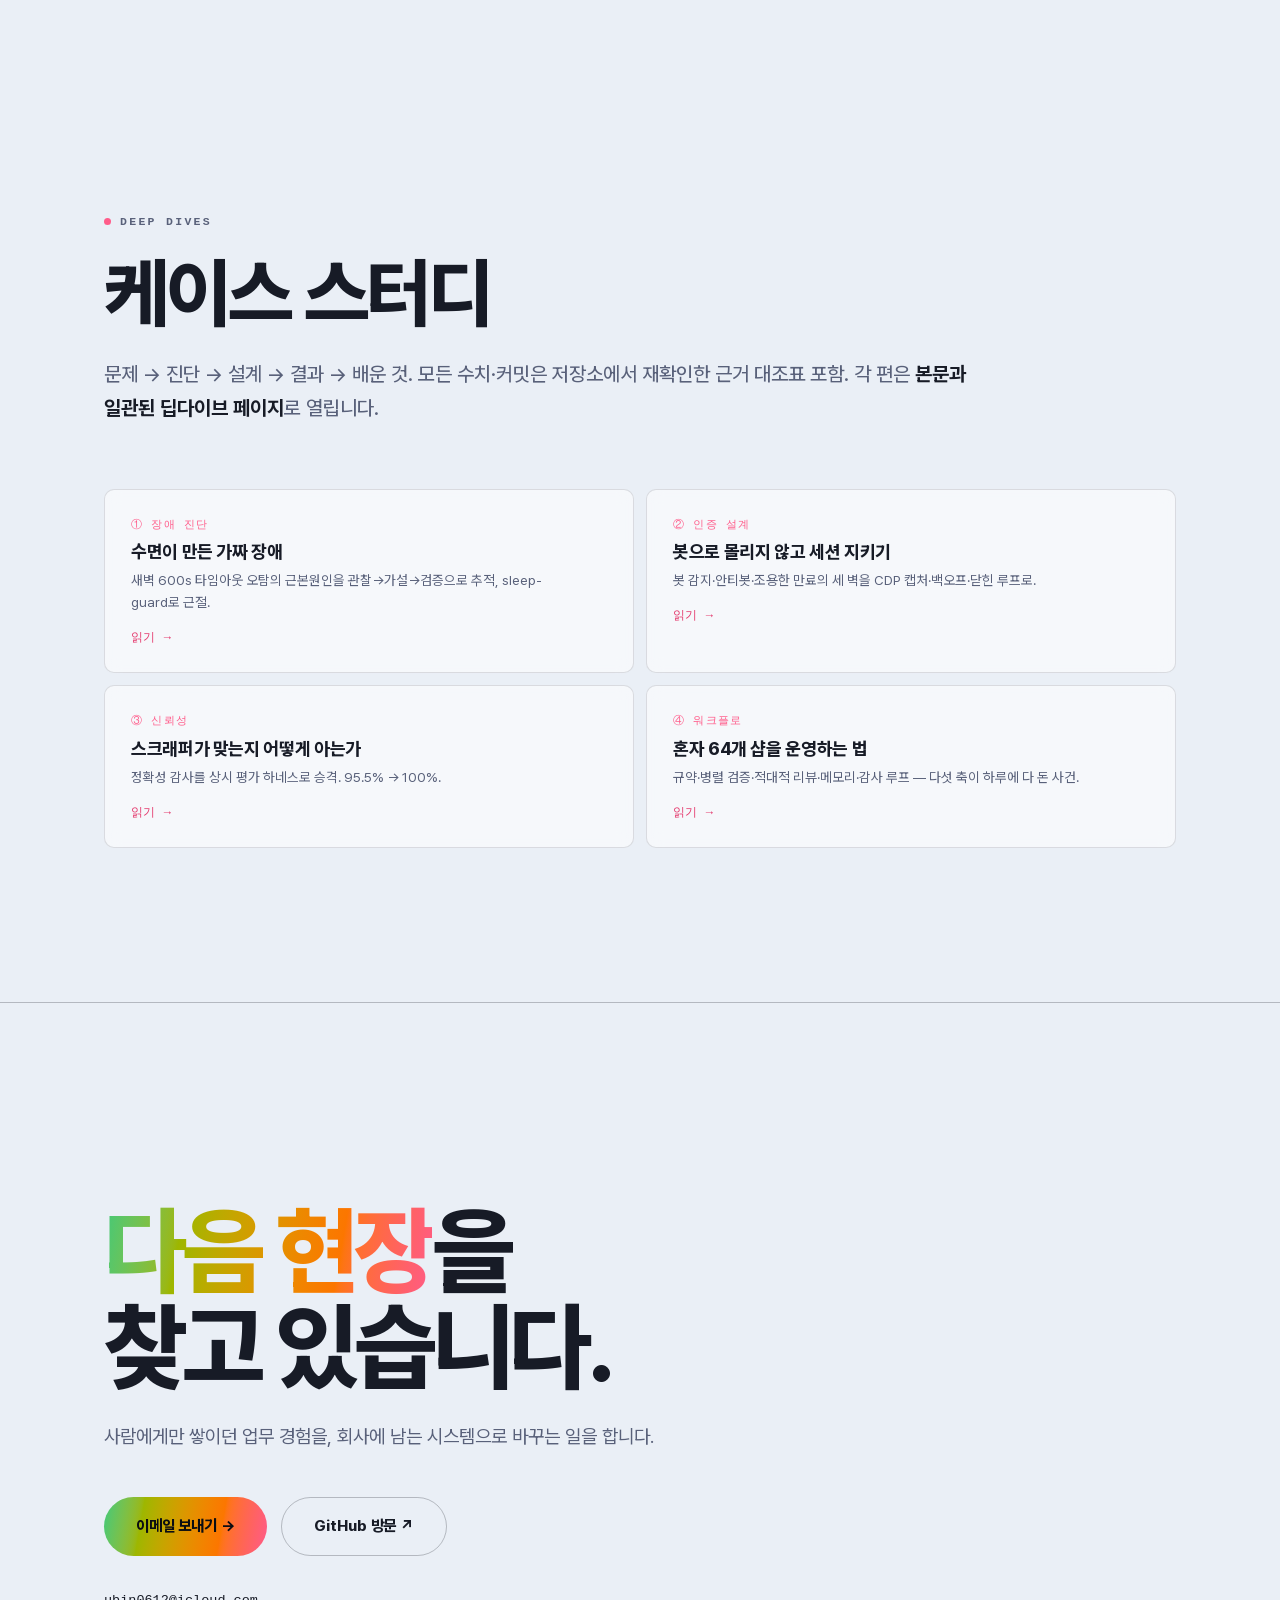
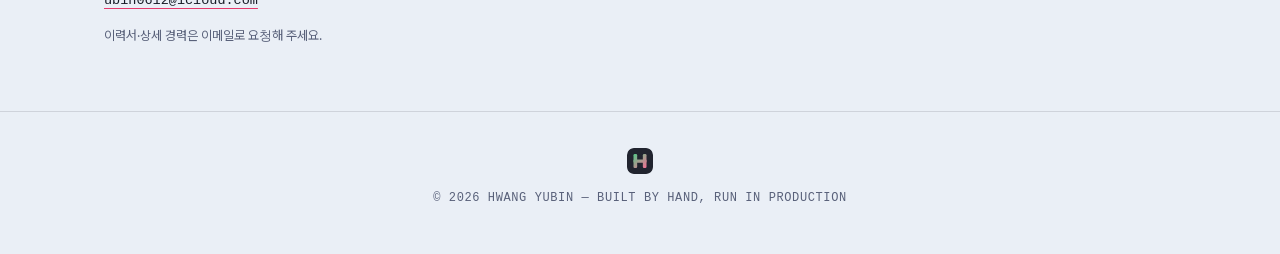
==== commit b1cea55a: "portfolio: 버전 표기 정합 v1.0.6 → v1.0.7 (라이브·2곳) package.json/최신 DMG 빌드 기준 실제 버전은 1.0.7 — 이력서·프로필 README" ====
--- a/index.html
+++ b/index.html
@@ -537,7 +537,7 @@
       <p class="eyebrow">CH.2 — 자동화</p>
       <h2>사람이 매일 반복하던<br>수십 개 사이트 순회</h2>
       <p class="oneliner">K-pop 구매대행 실무의 이벤트 소싱을, <b>64개 쇼핑몰을 자동 수집·검증하는 데스크톱 앱</b>으로 통합했습니다. 단순 크롤러가 아니라 <b>목록 → 디테일 → 주문서 실측 → 브리핑</b>까지 도는 파이프라인입니다.</p>
-      <p class="live-line"><i aria-hidden="true"></i>macOS·Windows 설치형 배포 · 실무에서 매일 사용 중 · v1.0.6</p>
+      <p class="live-line"><i aria-hidden="true"></i>macOS·Windows 설치형 배포 · 실무에서 매일 사용 중 · v1.0.7</p>
     </div>
     <div class="pipe">
       <div class="pipe-step reveal"><div class="n">STEP 01</div><h3>목록 수집</h3><p>플랫폼별 디스패치로 64개 쇼핑몰 이벤트 목록을 긁고 상태(진행/만료/품절)를 판정.</p></div>
@@ -635,7 +635,7 @@
       <div class="stat"><strong><span data-count="23">23</span></strong><span>자동 로그인 사이트</span></div>
       <div class="stat"><strong><span data-count="12">12</span></strong><span>지원 플랫폼</span></div>
       <div class="stat"><strong><span data-count="77">77</span></strong><span>격리 샵 모듈 · 활성 64</span></div>
-      <div class="stat"><strong>v1.0.6</strong><span>DMG · Windows CI 배포</span></div>
+      <div class="stat"><strong>v1.0.7</strong><span>DMG · Windows CI 배포</span></div>
     </div>
     <!-- 아키텍처 다이어그램 — 공유 엔진 / 플래그 게이트 / 샵 모듈 -->
     <div class="block-text reveal" style="margin-top:clamp(34px,5.5vw,60px);max-width:840px">
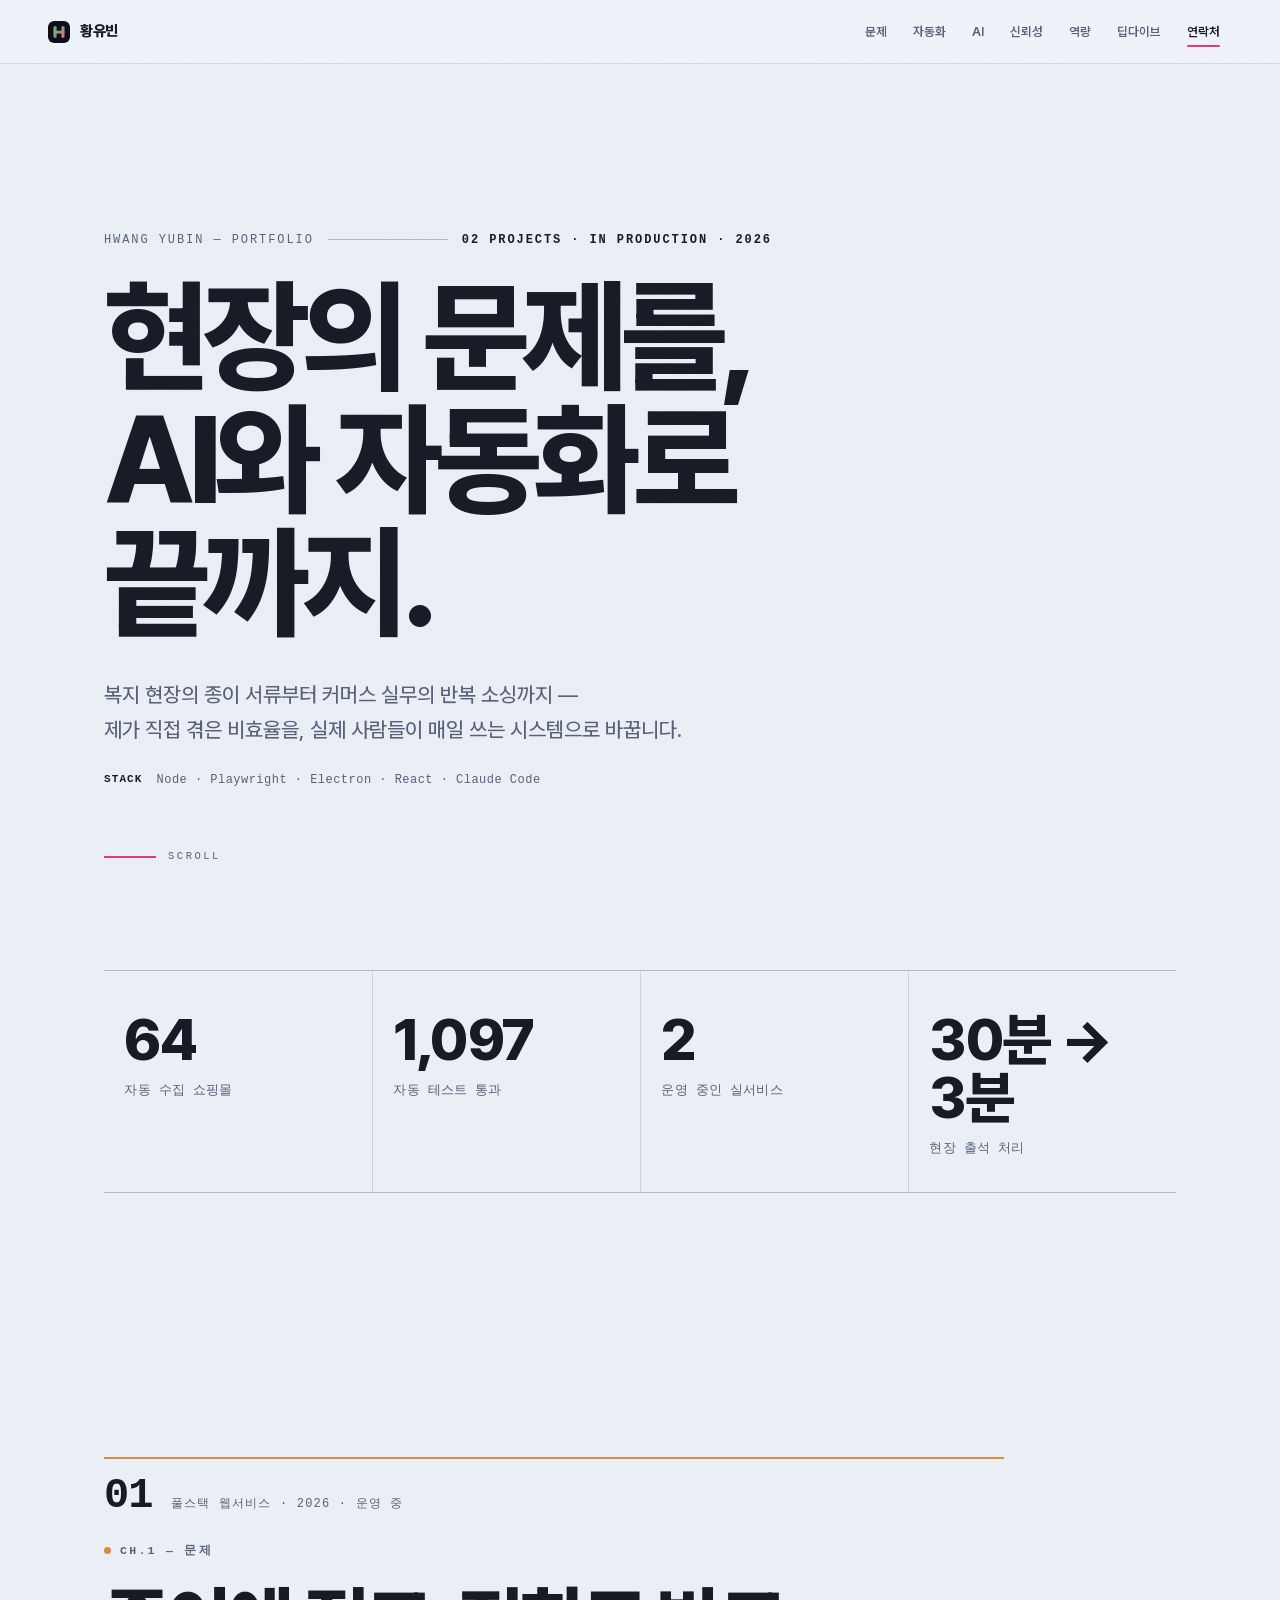
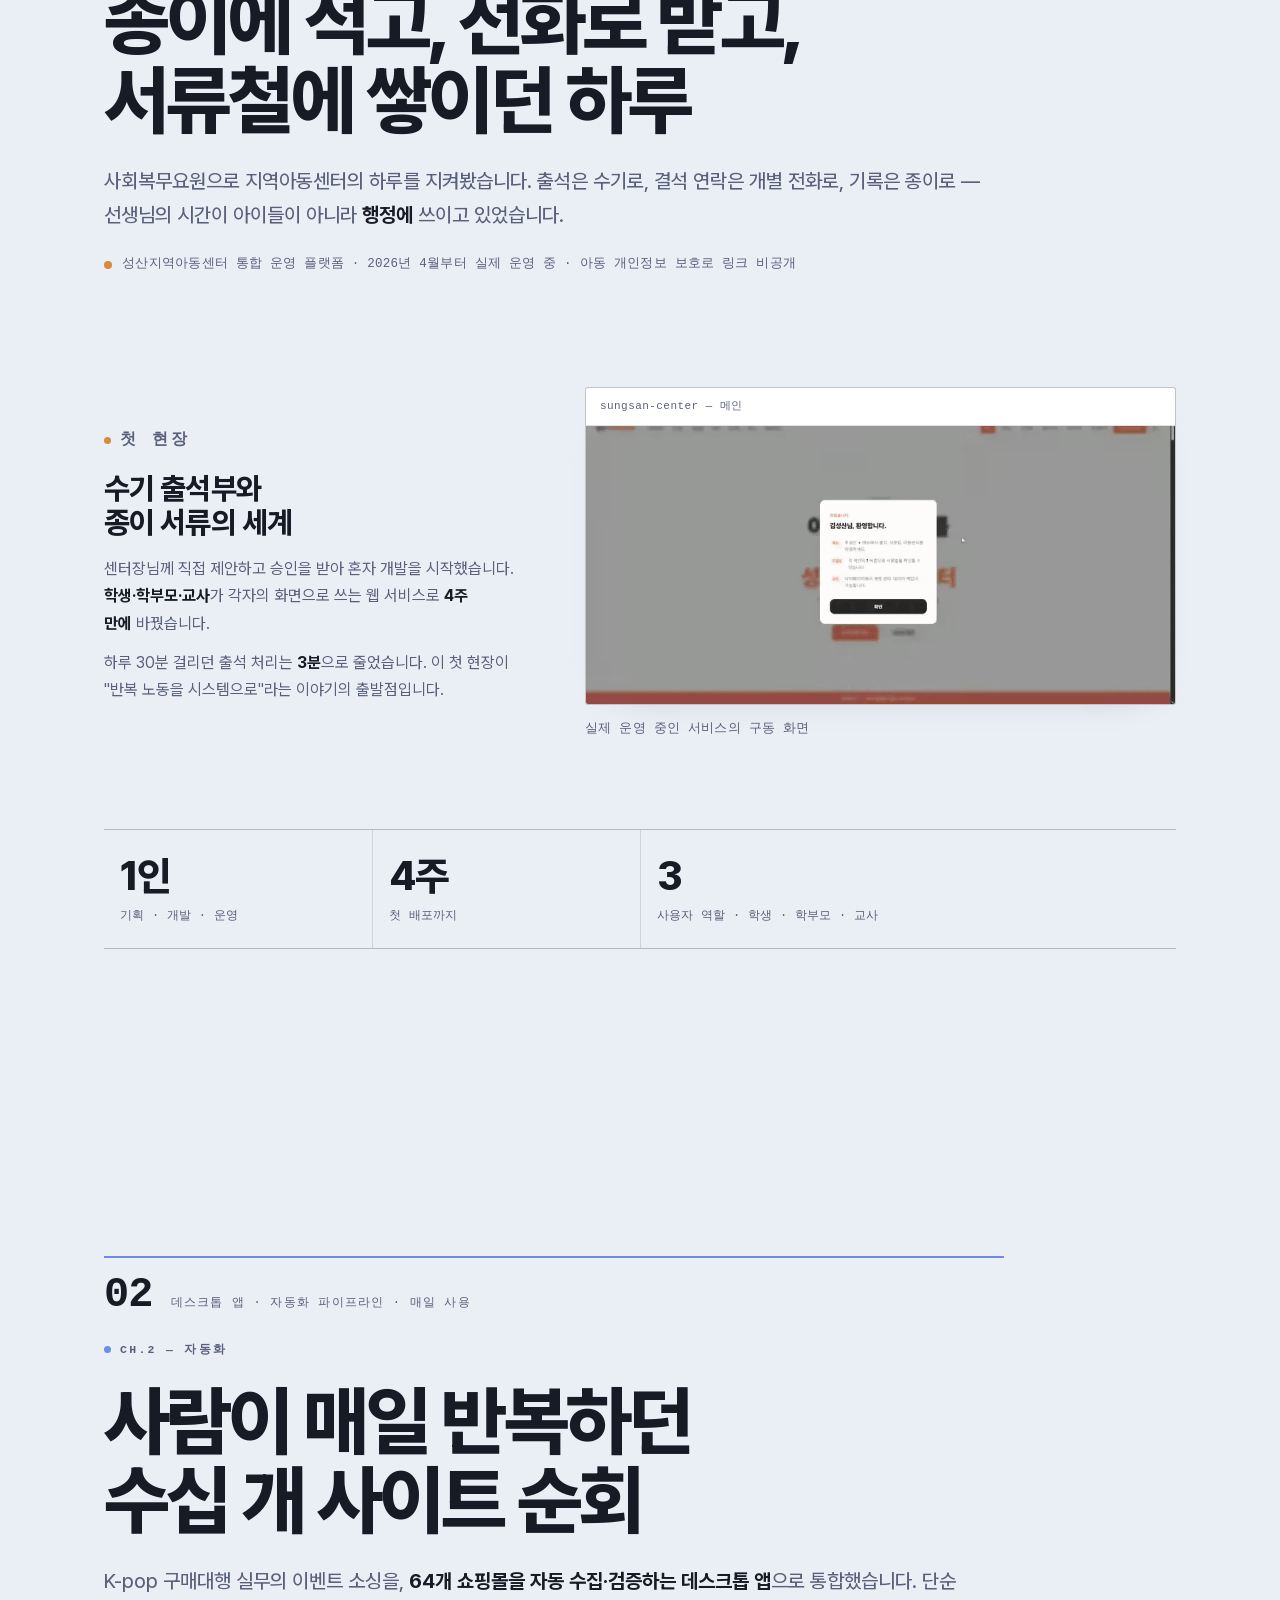
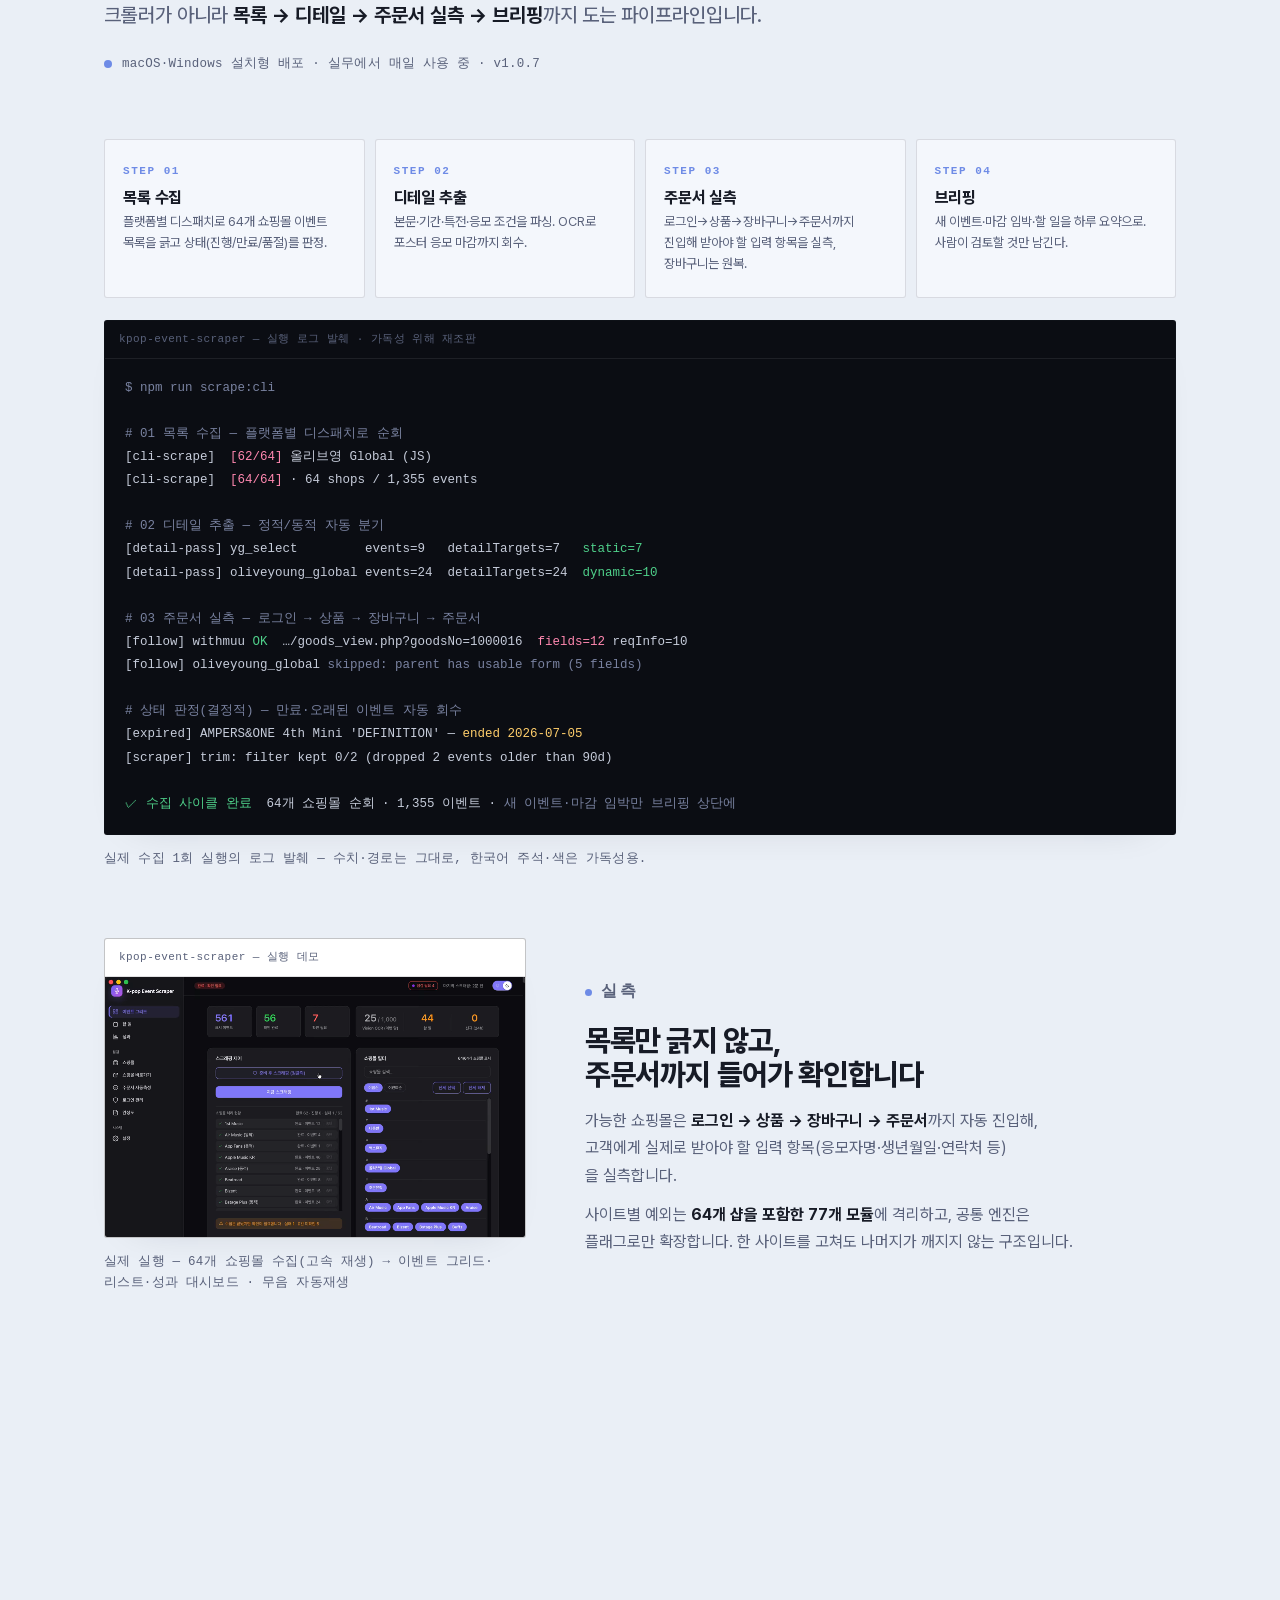
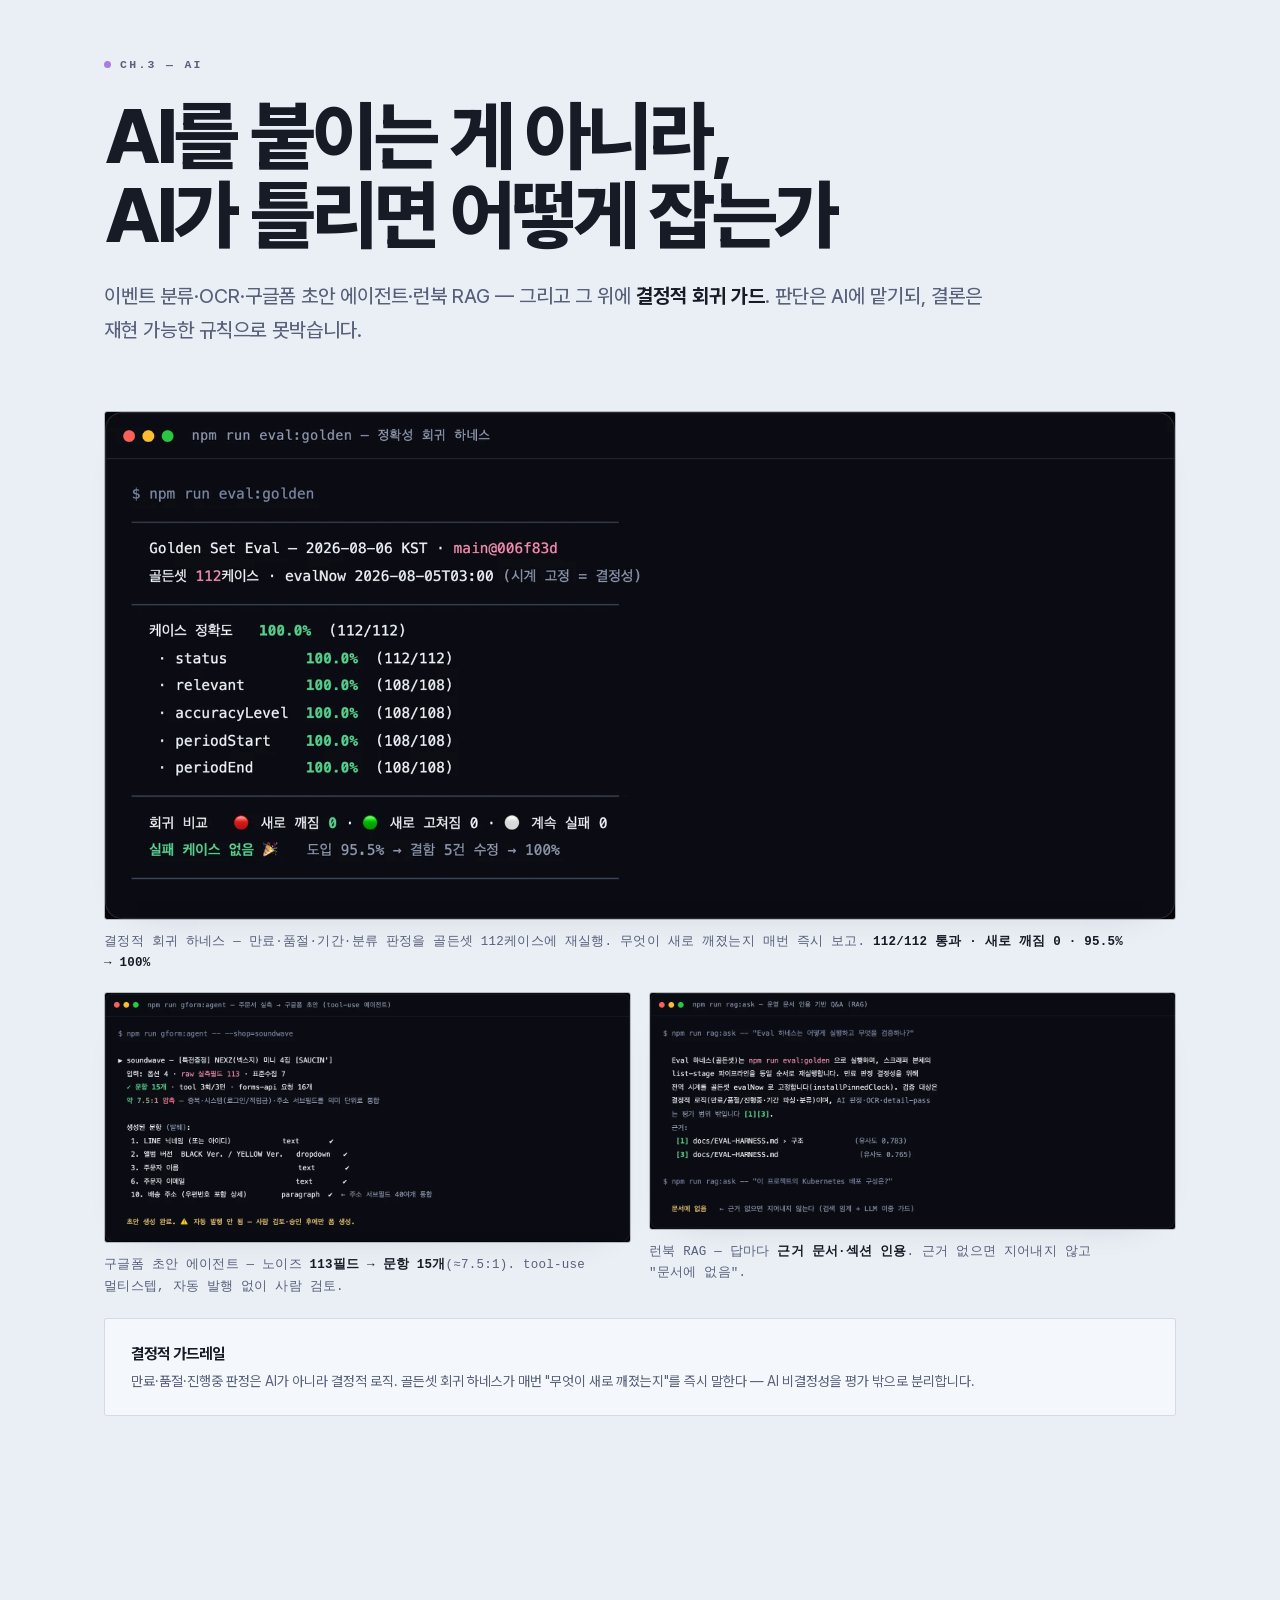
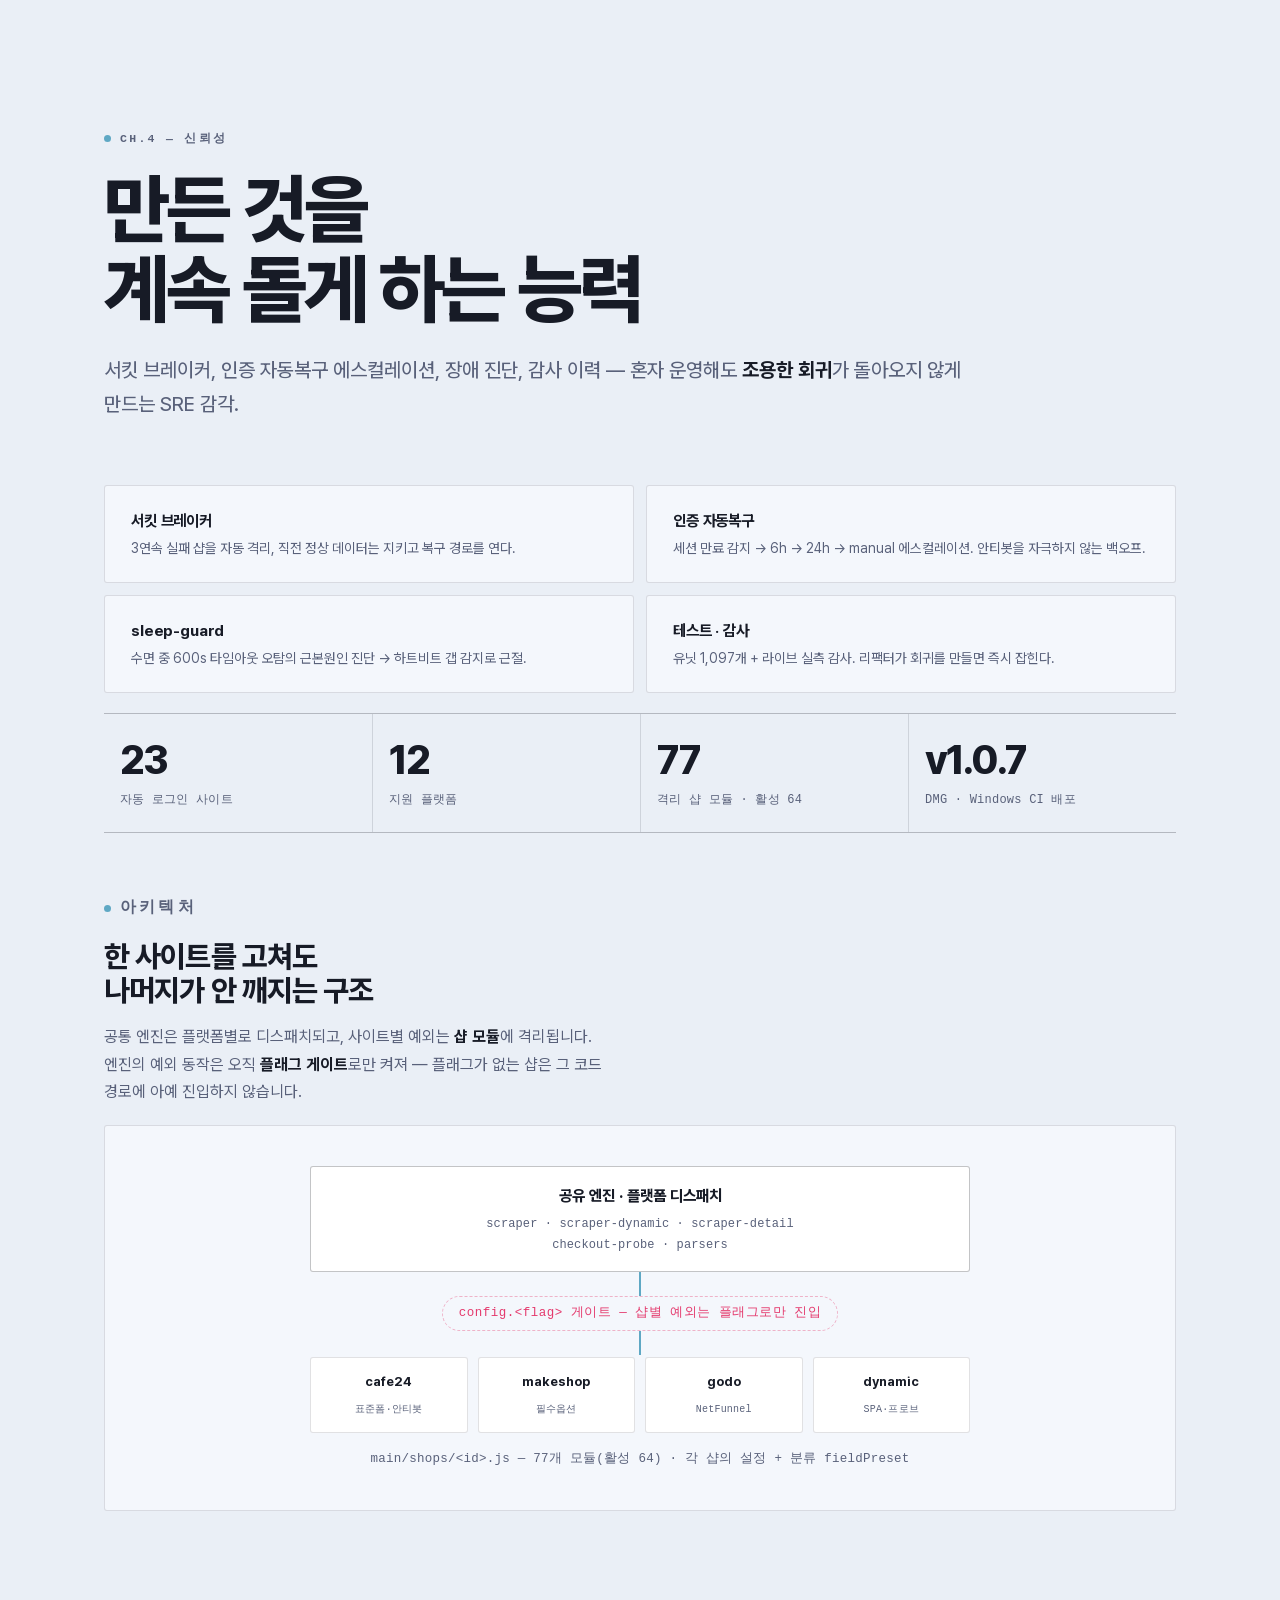
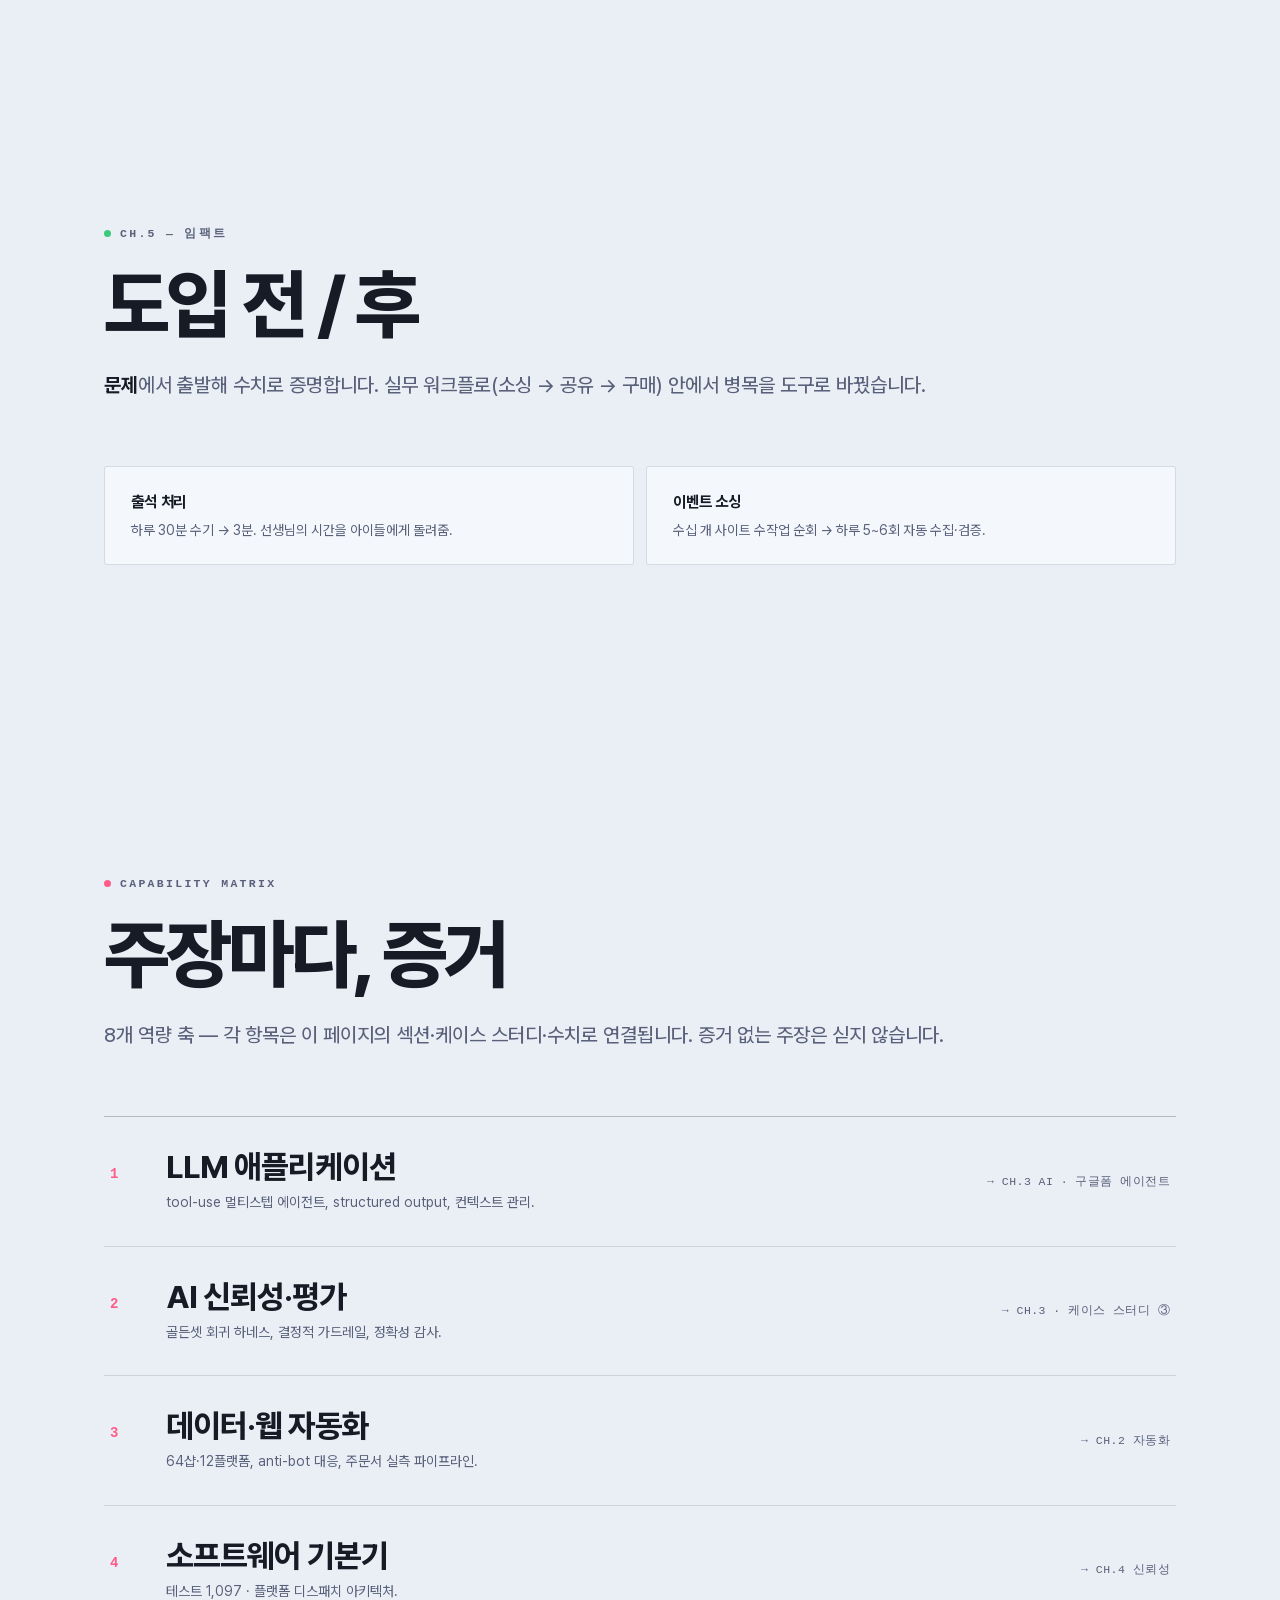
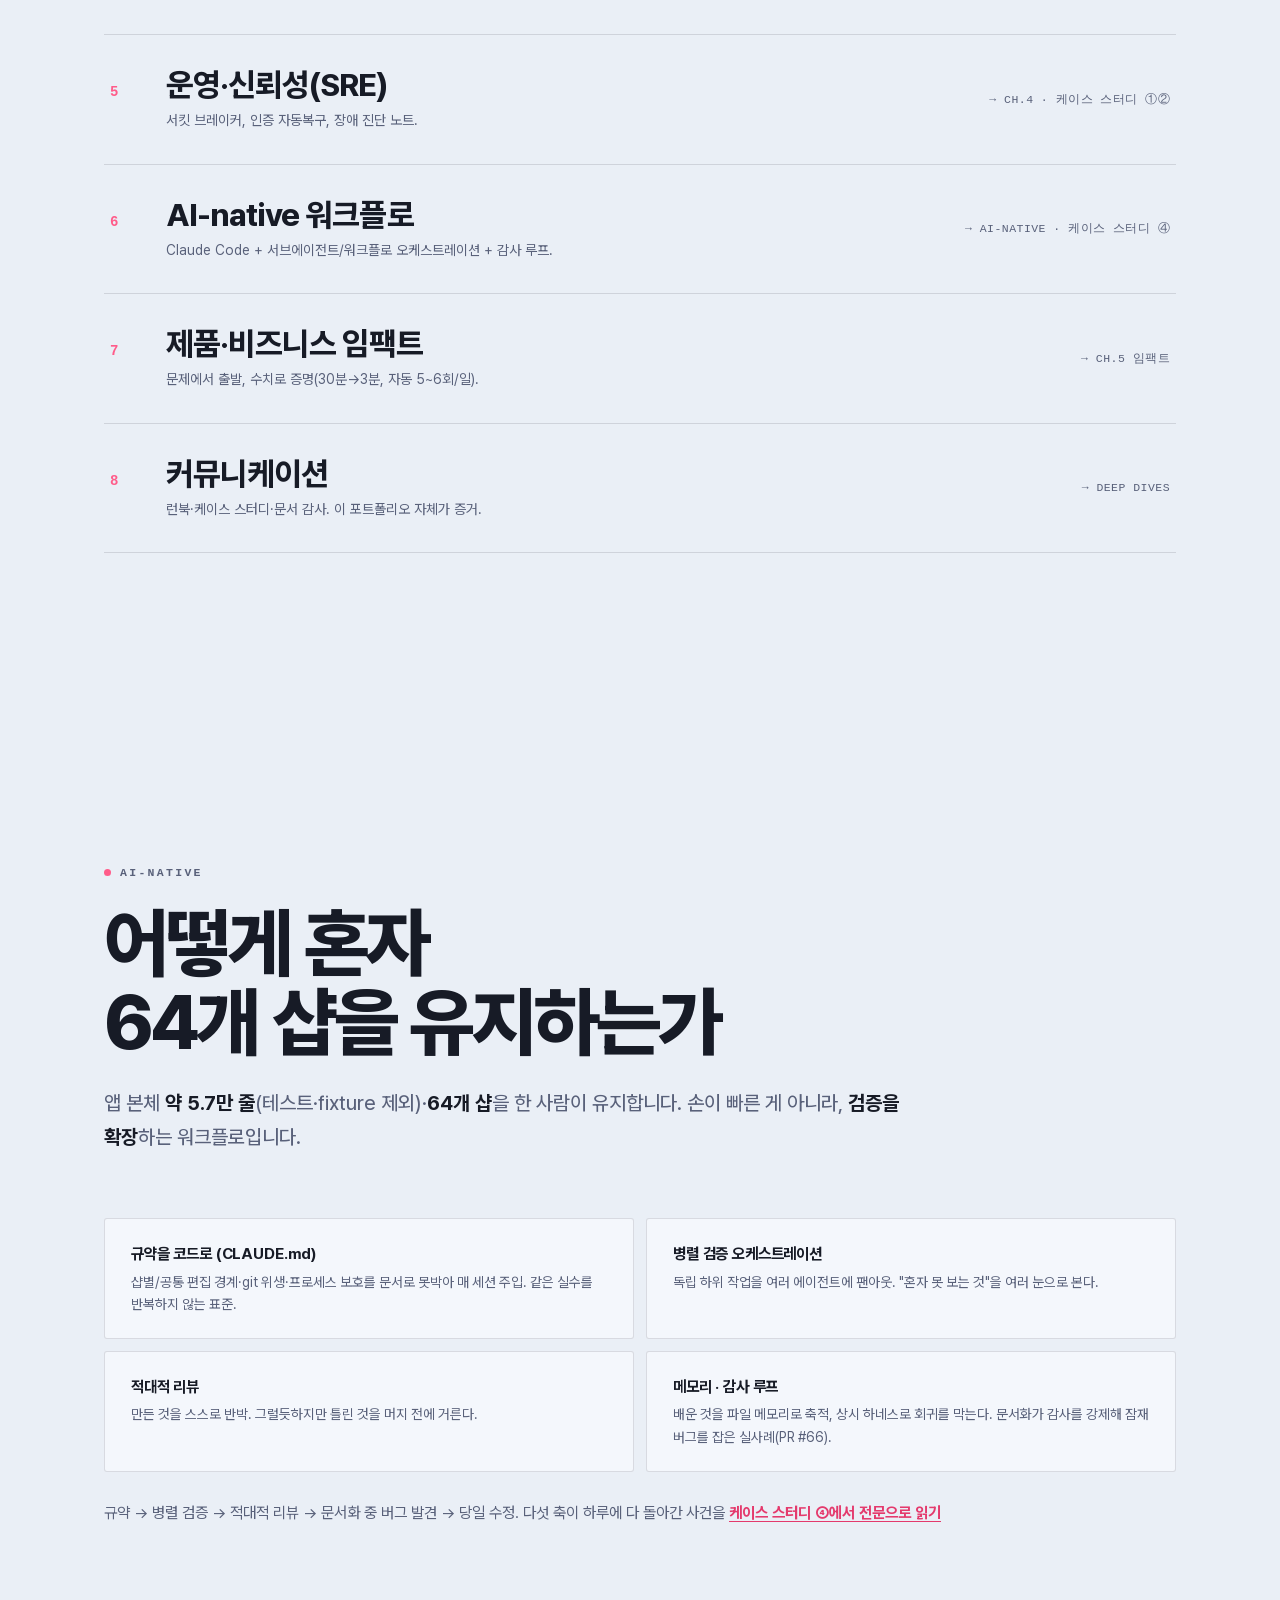
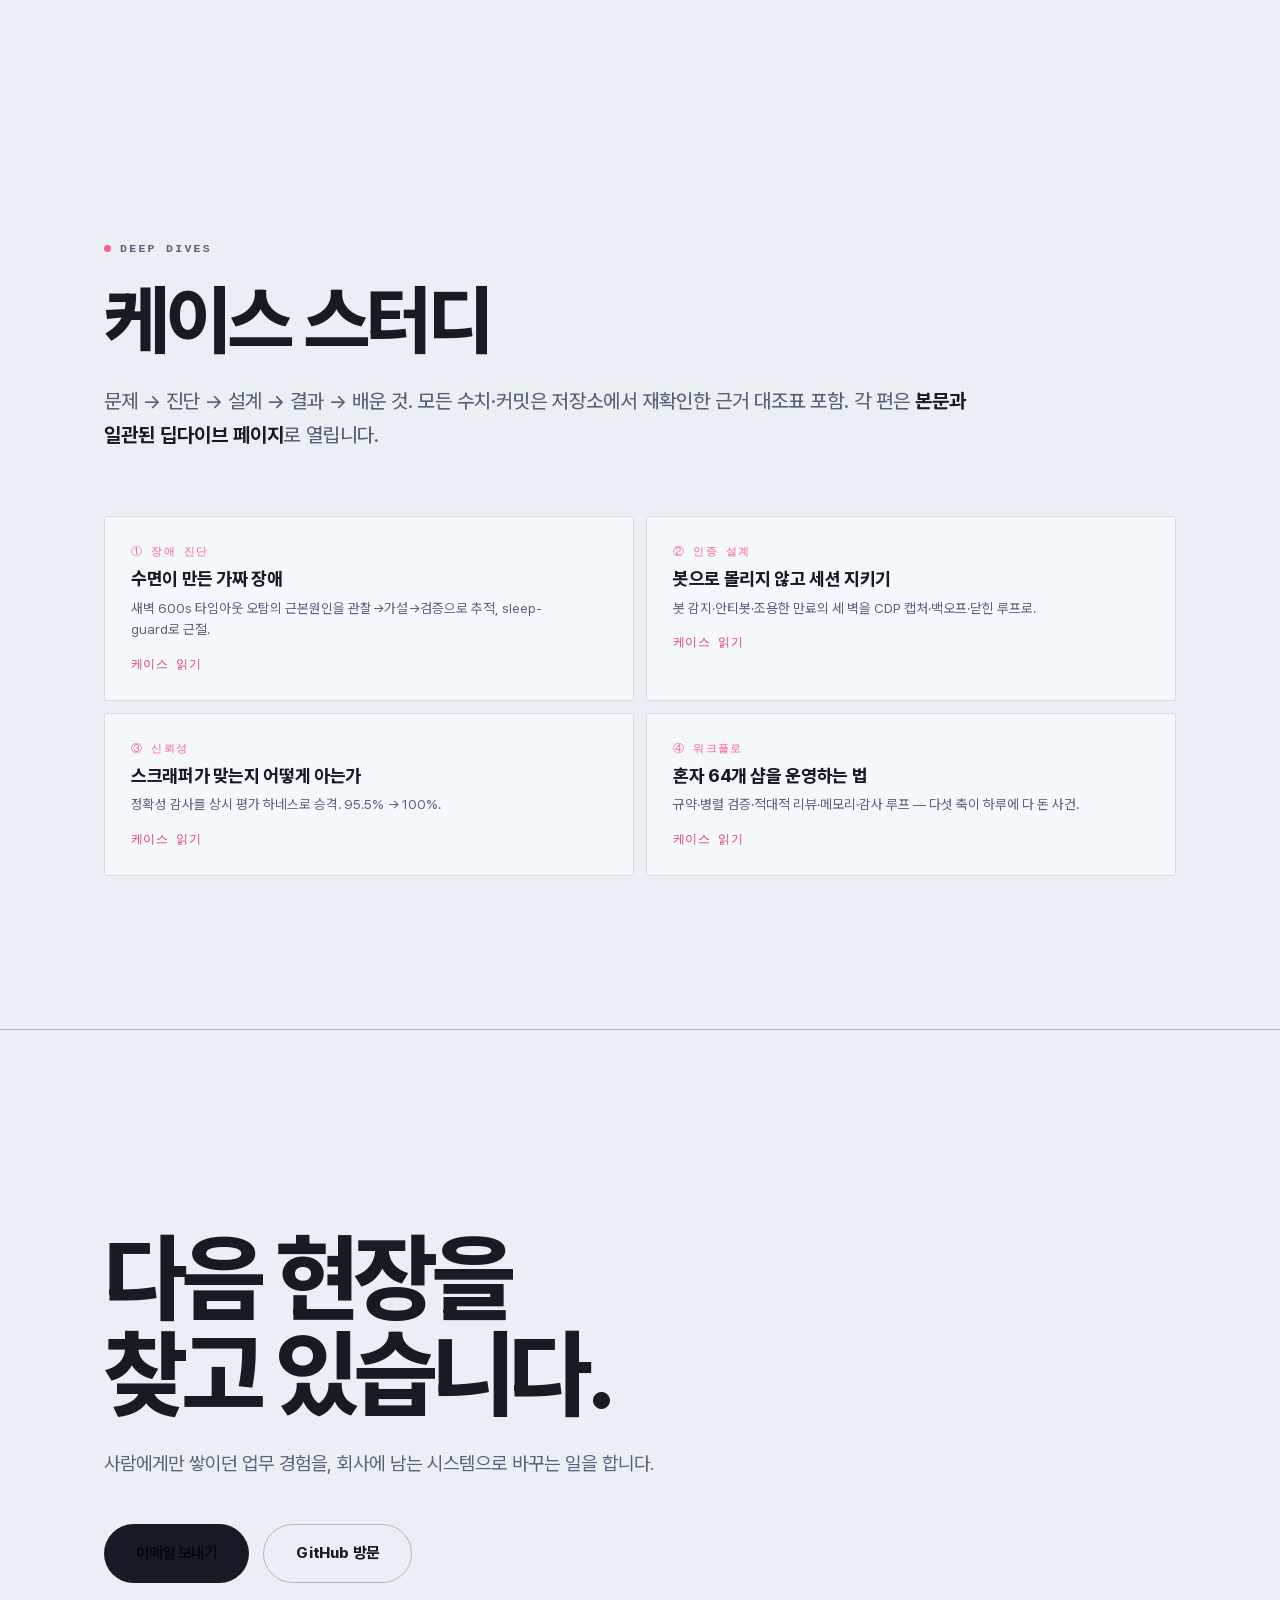
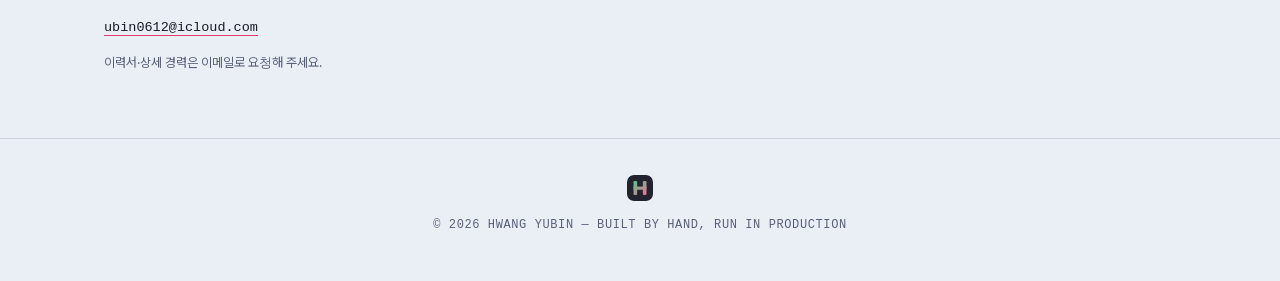
==== commit 5c50cc94: "portfolio: AI-슬롭 손절 리디자인 + 스크래퍼 실행 영상 [리디자인 — 3 디자인스킬(taste/impeccable/ui-ux-pro-max) + 웹 리서치 근거] - " ====
--- a/index.html
+++ b/index.html
@@ -38,8 +38,8 @@
 
 :root{
   --day:0;                 /* 0 = 새벽/낮, 1 = 밤. 스크롤 스크럽으로 구동 */
-  --bg:#08090C; --card:#0E1016; --glass:rgba(255,255,255,.035);
-  --ink:#F2F3F7; --muted:#9AA1B3;
+  --bg:#08090C; --card:#0E1016; --card-2:#14161F; --glass:rgba(255,255,255,.035);
+  --ink:#F2F3F7; --muted:#A8AEC0;
   --line:rgba(255,255,255,.10); --line-strong:rgba(255,255,255,.20);
   --accent:#FF5C8A; --accent-ink:#0B0D12;
   --accent-soft:rgba(255,92,138,.10); --accent-glow:rgba(255,92,138,.40);
@@ -54,7 +54,7 @@
 /* 새벽 — 차가운 안개빛 (hero / numbers) */
 body.dawn{
   background-color:#eaeff6;
-  --card:#FFFFFF; --glass:rgba(255,255,255,.55);
+  --card:#FFFFFF; --card-2:#F4F7FC; --glass:rgba(255,255,255,.55);
   --ink:#171B26; --muted:#59617A;
   --line:rgba(23,27,38,.13); --line-strong:rgba(23,27,38,.26);
   --accent:#E43A6D; --accent-ink:#FFFFFF;
@@ -66,7 +66,7 @@
 /* 낮 — 따뜻한 종이빛 (문제 / 성산 현장) */
 body.day{
   background-color:#f3efe6;
-  --card:#FFFFFF; --glass:rgba(255,255,255,.58);
+  --card:#FFFFFF; --card-2:#FBF8F1; --glass:rgba(255,255,255,.58);
   --ink:#1E231D; --muted:#5C635A;
   --line:rgba(31,36,30,.15); --line-strong:rgba(31,36,30,.28);
   --accent:#2E7D4F; --accent-ink:#FFFFFF;
@@ -146,7 +146,7 @@
   background-image:url("data:image/svg+xml,%3Csvg xmlns='http://www.w3.org/2000/svg' width='180' height='180'%3E%3Cfilter id='n'%3E%3CfeTurbulence type='fractalNoise' baseFrequency='0.9' numOctaves='2'/%3E%3C/filter%3E%3Crect width='100%25' height='100%25' filter='url(%23n)' opacity='0.5'/%3E%3C/svg%3E");}
 
 /* ============ 진행선 + 엣지 앵커 헤더 ============ */
-.progress{position:fixed;top:0;left:0;height:2.5px;width:0;z-index:120;background:var(--grad)}
+.progress{position:fixed;top:0;left:0;height:2.5px;width:0;z-index:120;background:var(--accent);transition:background-color .8s ease}
 .nav{
   position:fixed;top:0;left:0;right:0;z-index:110;
   display:flex;align-items:center;justify-content:space-between;
@@ -164,7 +164,7 @@
 .nav-links a:hover{color:var(--ink)}
 .nav-links a.active{color:var(--ink)}
 .nav-links a.active::after{content:"";position:absolute;left:12px;right:12px;bottom:3px;height:2px;
-  border-radius:2px;background:var(--grad)}
+  border-radius:2px;background:var(--accent);transition:background-color .5s ease}
 /* 접근성 — 인터랙티브 요소 키보드 포커스 가시화 + 더블탭 지연 제거 */
 a,button{touch-action:manipulation}
 .nav-links a:focus-visible,.nav-name:focus-visible,.axis:focus-visible,.dive:focus-visible,
@@ -190,13 +190,13 @@
 .wrap{max-width:1200px;margin:0 auto;padding:0 clamp(22px,5.2vw,64px)}
 section{scroll-margin-top:78px;position:relative}
 h1,h2,h3{letter-spacing:-.04em;text-wrap:balance;line-height:1.12}
-.grad-text{background:var(--grad);-webkit-background-clip:text;background-clip:text;color:transparent}
+.grad-text{color:var(--ink)}
 .eyebrow{display:inline-flex;align-items:center;gap:9px;font-family:var(--font-mono);
   font-size:11.5px;font-weight:600;letter-spacing:.2em;color:var(--muted);text-transform:uppercase}
 .eyebrow::before{content:"";width:7px;height:7px;border-radius:50%;background:var(--mood);
   transition:background-color .5s ease}
-.reveal{opacity:0;transform:translateY(26px);
-  transition:opacity .8s cubic-bezier(.2,.6,.2,1),transform .8s cubic-bezier(.2,.6,.2,1)}
+.reveal{opacity:0;transform:translateY(10px);
+  transition:opacity .7s cubic-bezier(.2,.6,.2,1),transform .7s cubic-bezier(.2,.6,.2,1)}
 .reveal.on{opacity:1;transform:none}
 .reveal[data-delay="1"]{transition-delay:.10s}
 .reveal[data-delay="2"]{transition-delay:.20s}
@@ -220,7 +220,7 @@
   display:flex;align-items:center;gap:12px;color:var(--muted);
   font-family:var(--font-mono);font-size:10.5px;letter-spacing:.24em;animation:rise .9s .6s both}
 .cue-line{width:52px;height:1.5px;background:var(--line);position:relative;overflow:hidden}
-.cue-line::after{content:"";position:absolute;inset:0;background:var(--grad);
+.cue-line::after{content:"";position:absolute;inset:0;background:var(--accent);
   animation:cue 2.1s cubic-bezier(.6,0,.3,1) infinite}
 @keyframes cue{0%{transform:translateX(-100%)}55%{transform:translateX(0)}100%{transform:translateX(100%)}}
 
@@ -274,43 +274,33 @@
 @media (max-width:820px){.block{grid-template-columns:1fr;gap:26px}.block.flip .block-media{order:0}}
 
 /* 미디어 프레임 — 하이라인 + 무드 상단선, 그림자 최소, 크롭 */
-.frame{background:var(--card);border:1px solid var(--line-strong);border-radius:6px;overflow:hidden;
+.frame{background:var(--card);border:1px solid var(--line-strong);border-radius:3px;overflow:hidden;
   box-shadow:var(--shadow);position:relative;
   transition:background-color .8s ease,border-color .8s ease,transform .5s cubic-bezier(.2,.6,.2,1)}
-.frame::before{content:"";position:absolute;top:0;left:0;right:0;height:2px;background:var(--mood);
-  z-index:2;transition:background-color .5s ease}
 .block-media:hover .frame{transform:translateY(-3px)}
-.frame-bar{display:flex;align-items:center;gap:6px;padding:11px 14px;border-bottom:1px solid var(--line)}
-.frame-bar i{width:9px;height:9px;border-radius:50%;background:var(--line-strong)}
-.frame-bar em{margin-left:8px;font-style:normal;font-family:var(--font-mono);font-size:11px;color:var(--muted);letter-spacing:.04em}
+.frame-bar{display:flex;align-items:center;gap:6px;padding:9px 14px;border-bottom:1px solid var(--line)}
+.frame-bar em{font-style:normal;font-family:var(--font-mono);font-size:11px;color:var(--muted);letter-spacing:.04em}
 .frame img,.frame video{width:100%;height:auto;display:block}
 .media-cap{margin-top:14px;font-size:12.5px;color:var(--muted);font-family:var(--font-mono);letter-spacing:.02em}
 
 /* 벤토 — 하이라인 카드 (플랫, 최소 라운드) */
 .bento{display:grid;grid-template-columns:repeat(12,1fr);gap:12px;margin-top:34px}
-.bento-card{grid-column:span 6;background:var(--glass);border:1px solid var(--line);border-radius:10px;
+.bento-card{grid-column:span 6;background:var(--card-2);border:1px solid var(--line);border-radius:3px;
   padding:26px 26px 22px;position:relative;overflow:hidden;
-  -webkit-backdrop-filter:blur(8px);backdrop-filter:blur(8px);
   transition:background-color .8s ease,border-color .35s ease,transform .35s cubic-bezier(.2,.6,.2,1)}
 .bento-card:hover{transform:translateY(-2px);border-color:var(--line-strong)}
-.bento-card::after{content:"";position:absolute;inset:0 0 auto 0;height:2px;background:var(--mood);opacity:0;transition:opacity .35s ease}
-.bento-card:hover::after{opacity:1}
 .bento-card h3{font-size:15.5px;font-weight:700;margin-bottom:8px;letter-spacing:-.01em}
-.bento-card h3::before{content:"— ";color:var(--mood)}
 .bento-card p{font-size:13.8px;color:var(--muted);line-height:1.65}
 .bento-card.wide{grid-column:span 12}
 @media (max-width:680px){.bento-card,.bento-card.wide{grid-column:span 12}}
 
 /* 파이프라인 스텝 (CH.2) — 고정 다크 서피스, 하이라인 */
 .pipe{display:grid;grid-template-columns:repeat(4,1fr);gap:10px;margin-top:34px}
-.pipe-step{background:rgba(11,13,19,.60);border:1px solid var(--line-strong);border-radius:10px;padding:22px 18px;
-  -webkit-backdrop-filter:blur(14px) saturate(1.2);backdrop-filter:blur(14px) saturate(1.2);position:relative;
-  border-top:2px solid var(--mood);transition:border-color .5s ease}
-.pipe-step .n{font-family:var(--font-mono);font-size:11px;letter-spacing:.14em;color:#FF7AA2;font-weight:700}
-.pipe-step h3{font-size:16px;font-weight:750;margin:8px 0 6px;color:#F3F4F8;letter-spacing:-.01em}
-.pipe-step p{font-size:13px;color:#AAB0C2;line-height:1.6}
-.pipe-step:not(:last-child)::after{content:"→";position:absolute;right:-9px;top:50%;transform:translateY(-50%);
-  color:#9AA1B3;font-weight:700;z-index:1;text-shadow:0 1px 3px rgba(0,0,0,.6)}
+.pipe-step{background:var(--card-2);border:1px solid var(--line);border-radius:3px;padding:22px 18px;
+  position:relative;transition:background-color .8s ease,border-color .5s ease}
+.pipe-step .n{font-family:var(--font-mono);font-size:11px;letter-spacing:.14em;color:var(--mood);font-weight:700;transition:color .5s ease}
+.pipe-step h3{font-size:16px;font-weight:750;margin:8px 0 6px;color:var(--ink);letter-spacing:-.01em}
+.pipe-step p{font-size:13px;color:var(--muted);line-height:1.6}
 @media (max-width:820px){.pipe{grid-template-columns:repeat(2,1fr)}.pipe-step:nth-child(2n)::after{display:none}}
 @media (max-width:480px){.pipe{grid-template-columns:1fr}.pipe-step::after{display:none}}
 
@@ -330,9 +320,8 @@
 }
 
 /* 터미널 리플레이 (CH.2) */
-.term{background:#0b0d13;border:1px solid var(--line-strong);border-radius:8px;overflow:hidden;
+.term{background:#0b0d13;border:1px solid var(--line-strong);border-radius:3px;overflow:hidden;
   font-family:var(--font-mono);box-shadow:var(--shadow);margin-top:8px;position:relative}
-.term::before{content:"";position:absolute;top:0;left:0;right:0;height:2px;background:var(--mood);z-index:2}
 .term .frame-bar{border-color:rgba(255,255,255,.08)}
 .term pre{margin:0;padding:18px 20px;font-size:12.5px;line-height:1.85;color:#c6ccda;white-space:pre-wrap;word-break:break-word}
 .term .ok{color:#4fd08a}.term .warn{color:#ffce6b}.term .dim{color:#7982a0}.term .pink{color:#ff88b0}
@@ -340,31 +329,29 @@
 /* CH.3 실캡처 — 이미지 자체가 터미널 창이라 프레임바 없이, 하이라인만 */
 .media-cap.tight{margin-top:12px}
 .media-cap b{color:var(--ink);font-weight:700}
-.shot{border:1px solid var(--line-strong);border-radius:8px;overflow:hidden;box-shadow:var(--shadow);margin-top:8px;position:relative}
-.shot::before{content:"";position:absolute;top:0;left:0;right:0;height:2px;background:var(--mood);z-index:2}
+.shot{border:1px solid var(--line-strong);border-radius:3px;overflow:hidden;box-shadow:var(--shadow);margin-top:8px;position:relative}
 .shot img{width:100%;height:auto;display:block}
 .cap-grid{display:grid;grid-template-columns:1fr 1fr;gap:18px;margin-top:18px;align-items:start}
 .cap-grid .shot{margin-top:0}
 @media (max-width:820px){.cap-grid{grid-template-columns:1fr;gap:22px}}
 
 /* CH.4 아키텍처 다이어그램 */
-.arch{margin-top:20px;border:1px solid var(--line);border-radius:12px;padding:clamp(24px,3.6vw,40px);
-  background:var(--glass);-webkit-backdrop-filter:blur(8px);backdrop-filter:blur(8px);
+.arch{margin-top:20px;border:1px solid var(--line);border-radius:3px;padding:clamp(24px,3.6vw,40px);
+  background:var(--card-2);
   display:flex;flex-direction:column;align-items:center;
   transition:background-color .8s ease,border-color .8s ease}
-.arch-box{width:100%;max-width:660px;text-align:center;border-radius:8px;padding:16px 22px;
-  border:1px solid var(--line-strong);background:rgba(11,13,19,.55);
-  -webkit-backdrop-filter:blur(8px);backdrop-filter:blur(8px)}
-.arch-box .t{font-weight:750;font-size:15.5px;color:#F2F3F7}
-.arch-box .d{font-size:12px;color:#9AA1B3;margin-top:5px;font-family:var(--font-mono);letter-spacing:.01em;line-height:1.7}
+.arch-box{width:100%;max-width:660px;text-align:center;border-radius:3px;padding:16px 22px;
+  border:1px solid var(--line-strong);background:var(--card);transition:background-color .8s ease}
+.arch-box .t{font-weight:750;font-size:15.5px;color:var(--ink)}
+.arch-box .d{font-size:12px;color:var(--muted);margin-top:5px;font-family:var(--font-mono);letter-spacing:.01em;line-height:1.7}
 .arch-conn{width:2px;height:24px;background:var(--mood);transition:background-color .5s ease}
 .arch-gate{font-family:var(--font-mono);font-size:12.5px;letter-spacing:.04em;color:var(--accent);
   border:1px dashed var(--accent-glow);border-radius:999px;padding:6px 16px}
 .arch-shops{display:grid;grid-template-columns:repeat(4,1fr);gap:10px;width:100%;max-width:660px;margin-top:2px}
-.arch-shop{text-align:center;border-radius:8px;padding:13px 8px 11px;border:1px solid var(--line);
-  background:rgba(11,13,19,.42)}
-.arch-shop b{display:block;font-weight:700;color:#F2F3F7;font-size:13px}
-.arch-shop span{font-family:var(--font-mono);font-size:10px;color:#9AA1B3;letter-spacing:.02em}
+.arch-shop{text-align:center;border-radius:3px;padding:13px 8px 11px;border:1px solid var(--line);
+  background:var(--card);transition:background-color .8s ease}
+.arch-shop b{display:block;font-weight:700;color:var(--ink);font-size:13px}
+.arch-shop span{font-family:var(--font-mono);font-size:10px;color:var(--muted);letter-spacing:.02em}
 .arch-cap{margin-top:16px;font-size:12.5px;color:var(--muted);font-family:var(--font-mono);
   letter-spacing:.02em;text-align:center}
 @media (max-width:680px){.arch-shops{grid-template-columns:repeat(2,1fr)}}
@@ -388,13 +375,10 @@
 
 /* 9. DEEP DIVES — 하이라인 리스트 카드 */
 .dives{display:grid;grid-template-columns:repeat(2,1fr);gap:12px;margin-top:40px}
-.dive{display:block;background:var(--glass);border:1px solid var(--line);border-radius:10px;padding:26px 26px 24px;
+.dive{display:block;background:var(--card-2);border:1px solid var(--line);border-radius:3px;padding:26px 26px 24px;
   text-decoration:none;color:inherit;position:relative;overflow:hidden;
-  -webkit-backdrop-filter:blur(8px);backdrop-filter:blur(8px);
   transition:border-color .3s ease,transform .3s cubic-bezier(.2,.6,.2,1),background-color .8s ease}
-.dive::after{content:"";position:absolute;inset:0 0 auto 0;height:2px;background:var(--mood);opacity:0;transition:opacity .3s ease}
 .dive:hover{transform:translateY(-2px);border-color:var(--line-strong)}
-.dive:hover::after{opacity:1}
 .dive .tag{font-family:var(--font-mono);font-size:11px;letter-spacing:.12em;color:var(--mood)}
 .dive h3{font-size:18px;font-weight:750;margin:8px 0 8px;letter-spacing:-.02em}
 .dive p{font-size:13.6px;color:var(--muted);line-height:1.6}
@@ -412,8 +396,8 @@
   transition:transform .25s cubic-bezier(.2,.6,.2,1),box-shadow .25s,border-color .25s}
 .btn:hover{transform:translateY(-2px)}
 .btn:focus-visible{outline:2.5px solid var(--accent);outline-offset:3px}
-.btn-fill{background:var(--grad);color:#0B0D12}
-.btn-fill:hover{box-shadow:0 16px 44px -16px rgba(255,92,138,.5)}
+.btn-fill{background:var(--ink);color:var(--bg);transition:background-color .8s ease,opacity .25s,transform .25s cubic-bezier(.2,.6,.2,1)}
+.btn-fill:hover{opacity:.9}
 .btn-ghost{border:1.5px solid var(--line-strong);color:var(--ink)}
 .btn-ghost:hover{border-color:var(--accent)}
 .contact-mail{margin-top:34px;font-family:var(--font-mono);font-size:13.5px;color:var(--muted)}
@@ -512,7 +496,7 @@
       </div>
       <div class="block-media reveal" data-delay="1">
         <div class="frame">
-          <div class="frame-bar"><i></i><i></i><i></i><em>sungsan-center — 메인</em></div>
+          <div class="frame-bar"><em>sungsan-center — 메인</em></div>
           <video data-autoplay muted loop playsinline preload="none" width="800" height="378" poster="assets/sungsan-main-poster.png" aria-label="성산지역아동센터 웹 메인 페이지 실제 구동 화면">
             <source src="assets/sungsan-main.webm" type="video/webm">
             <source src="assets/sungsan-main.mp4" type="video/mp4">
@@ -547,7 +531,7 @@
     </div>
     <!-- 실제 수집 1회 실행의 로그 발췌 — 값은 그대로, 한국어 주석·색 하이라이트는 가독성 위해 추가(2026-08-07) -->
     <div class="term reveal" style="margin-top:22px" aria-label="수집 사이클 실행 로그 발췌(재조판)">
-      <div class="frame-bar"><i></i><i></i><i></i><em>kpop-event-scraper — 실행 로그 발췌 · 가독성 위해 재조판</em></div>
+      <div class="frame-bar"><em>kpop-event-scraper — 실행 로그 발췌 · 가독성 위해 재조판</em></div>
       <pre><span class="dim">$ npm run scrape:cli</span>
 
 <span class="dim"># 01 목록 수집 — 플랫폼별 디스패치로 순회</span>
@@ -578,10 +562,13 @@
       </div>
       <div class="block-media reveal" data-delay="1">
         <div class="frame">
-          <div class="frame-bar"><i></i><i></i><i></i><em>kpop-event-scraper — 이벤트 그리드</em></div>
-          <img src="assets/app-grid.webp" width="1500" height="859" alt="실제 앱 화면 — 64개 쇼핑몰의 이벤트가 카드·마감 D-day·필터와 함께 표시된 그리드">
+          <div class="frame-bar"><em>kpop-event-scraper — 실행 데모</em></div>
+          <video data-autoplay muted loop playsinline preload="none" width="1200" height="742" poster="assets/scraper-demo-poster.webp" aria-label="kpop-event-scraper 실제 실행 화면 — 64개 쇼핑몰 수집 후 이벤트 그리드·리스트·성과 운영 대시보드">
+            <source src="assets/scraper-demo.webm" type="video/webm">
+            <source src="assets/scraper-demo.mp4" type="video/mp4">
+          </video>
         </div>
-        <p class="media-cap">실제 운영 화면 — 64개 쇼핑몰의 이벤트가 상태와 함께 한 화면에</p>
+        <p class="media-cap">실제 실행 — 64개 쇼핑몰 수집(고속 재생) → 이벤트 그리드·리스트·성과 대시보드 · 무음 자동재생</p>
       </div>
     </div>
   </div>
@@ -632,9 +619,9 @@
       <div class="bento-card reveal" data-delay="3"><h3>테스트 · 감사</h3><p>유닛 1,097개 + 라이브 실측 감사. 리팩터가 회귀를 만들면 즉시 잡힌다.</p></div>
     </div>
     <div class="stats reveal" style="margin-top:20px">
-      <div class="stat"><strong><span data-count="23">23</span></strong><span>자동 로그인 사이트</span></div>
-      <div class="stat"><strong><span data-count="12">12</span></strong><span>지원 플랫폼</span></div>
-      <div class="stat"><strong><span data-count="77">77</span></strong><span>격리 샵 모듈 · 활성 64</span></div>
+      <div class="stat"><strong>23</strong><span>자동 로그인 사이트</span></div>
+      <div class="stat"><strong>12</strong><span>지원 플랫폼</span></div>
+      <div class="stat"><strong>77</strong><span>격리 샵 모듈 · 활성 64</span></div>
       <div class="stat"><strong>v1.0.7</strong><span>DMG · Windows CI 배포</span></div>
     </div>
     <!-- 아키텍처 다이어그램 — 공유 엔진 / 플래그 게이트 / 샵 모듈 -->
@@ -712,7 +699,7 @@
       <div class="bento-card reveal" data-delay="2"><h3>적대적 리뷰</h3><p>만든 것을 스스로 반박. 그럴듯하지만 틀린 것을 머지 전에 거른다.</p></div>
       <div class="bento-card reveal" data-delay="3"><h3>메모리 · 감사 루프</h3><p>배운 것을 파일 메모리로 축적, 상시 하네스로 회귀를 막는다. 문서화가 감사를 강제해 잠재 버그를 잡은 실사례(PR #66).</p></div>
     </div>
-    <p class="reveal" style="margin-top:28px;font-size:15.5px;color:var(--muted)">규약 → 병렬 검증 → 적대적 리뷰 → 문서화 중 버그 발견 → 당일 수정. 다섯 축이 하루에 다 돌아간 사건을 <a href="case-studies/04-ai-native-워크플로.html" style="color:var(--accent);font-weight:700;text-underline-offset:3px">케이스 스터디 ④에서 전문으로 읽기 →</a></p>
+    <p class="reveal" style="margin-top:28px;font-size:15.5px;color:var(--muted)">규약 → 병렬 검증 → 적대적 리뷰 → 문서화 중 버그 발견 → 당일 수정. 다섯 축이 하루에 다 돌아간 사건을 <a href="case-studies/04-ai-native-워크플로.html" style="color:var(--accent);font-weight:700;text-underline-offset:3px">케이스 스터디 ④에서 전문으로 읽기</a></p>
   </div>
 </section>
 
@@ -725,10 +712,10 @@
       <p class="oneliner">문제 → 진단 → 설계 → 결과 → 배운 것. 모든 수치·커밋은 저장소에서 재확인한 근거 대조표 포함. 각 편은 <b>본문과 일관된 딥다이브 페이지</b>로 열립니다.</p>
     </div>
     <div class="dives">
-      <a class="dive reveal" href="case-studies/01-sleep-guard-장애진단.html"><div class="tag">① 장애 진단</div><h3>수면이 만든 가짜 장애</h3><p>새벽 600s 타임아웃 오탐의 근본원인을 관찰→가설→검증으로 추적, sleep-guard로 근절.</p><div class="go">읽기 →</div></a>
-      <a class="dive reveal" data-delay="1" href="case-studies/02-antibot-인증자동복구.html"><div class="tag">② 인증 설계</div><h3>봇으로 몰리지 않고 세션 지키기</h3><p>봇 감지·안티봇·조용한 만료의 세 벽을 CDP 캡처·백오프·닫힌 루프로.</p><div class="go">읽기 →</div></a>
-      <a class="dive reveal" data-delay="2" href="case-studies/03-정확성감사-eval하네스.html"><div class="tag">③ 신뢰성</div><h3>스크래퍼가 맞는지 어떻게 아는가</h3><p>정확성 감사를 상시 평가 하네스로 승격. 95.5% → 100%.</p><div class="go">읽기 →</div></a>
-      <a class="dive reveal" data-delay="3" href="case-studies/04-ai-native-워크플로.html"><div class="tag">④ 워크플로</div><h3>혼자 64개 샵을 운영하는 법</h3><p>규약·병렬 검증·적대적 리뷰·메모리·감사 루프 — 다섯 축이 하루에 다 돈 사건.</p><div class="go">읽기 →</div></a>
+      <a class="dive reveal" href="case-studies/01-sleep-guard-장애진단.html"><div class="tag">① 장애 진단</div><h3>수면이 만든 가짜 장애</h3><p>새벽 600s 타임아웃 오탐의 근본원인을 관찰→가설→검증으로 추적, sleep-guard로 근절.</p><div class="go">케이스 읽기</div></a>
+      <a class="dive reveal" data-delay="1" href="case-studies/02-antibot-인증자동복구.html"><div class="tag">② 인증 설계</div><h3>봇으로 몰리지 않고 세션 지키기</h3><p>봇 감지·안티봇·조용한 만료의 세 벽을 CDP 캡처·백오프·닫힌 루프로.</p><div class="go">케이스 읽기</div></a>
+      <a class="dive reveal" data-delay="2" href="case-studies/03-정확성감사-eval하네스.html"><div class="tag">③ 신뢰성</div><h3>스크래퍼가 맞는지 어떻게 아는가</h3><p>정확성 감사를 상시 평가 하네스로 승격. 95.5% → 100%.</p><div class="go">케이스 읽기</div></a>
+      <a class="dive reveal" data-delay="3" href="case-studies/04-ai-native-워크플로.html"><div class="tag">④ 워크플로</div><h3>혼자 64개 샵을 운영하는 법</h3><p>규약·병렬 검증·적대적 리뷰·메모리·감사 루프 — 다섯 축이 하루에 다 돈 사건.</p><div class="go">케이스 읽기</div></a>
     </div>
   </div>
 </section>
@@ -739,8 +726,8 @@
     <h2 class="reveal"><span class="grad-text">다음 현장</span>을<br>찾고 있습니다.</h2>
     <p class="sub reveal" data-delay="1">사람에게만 쌓이던 업무 경험을, 회사에 남는 시스템으로 바꾸는 일을 합니다.</p>
     <div class="contact-actions reveal" data-delay="2">
-      <a class="btn btn-fill" href="mailto:ubin0612@icloud.com">이메일 보내기 →</a>
-      <a class="btn btn-ghost" href="https://github.com/UBIN2612" target="_blank" rel="noopener">GitHub 방문 ↗</a>
+      <a class="btn btn-fill" href="mailto:ubin0612@icloud.com">이메일 보내기</a>
+      <a class="btn btn-ghost" href="https://github.com/UBIN2612" target="_blank" rel="noopener">GitHub 방문</a>
     </div>
     <p class="contact-mail reveal" data-delay="3"><a href="mailto:ubin0612@icloud.com">ubin0612@icloud.com</a></p>
     <p class="reveal" data-delay="3" style="margin-top:12px;font-size:13px;color:var(--muted)">이력서·상세 경력은 이메일로 요청해 주세요.</p>
